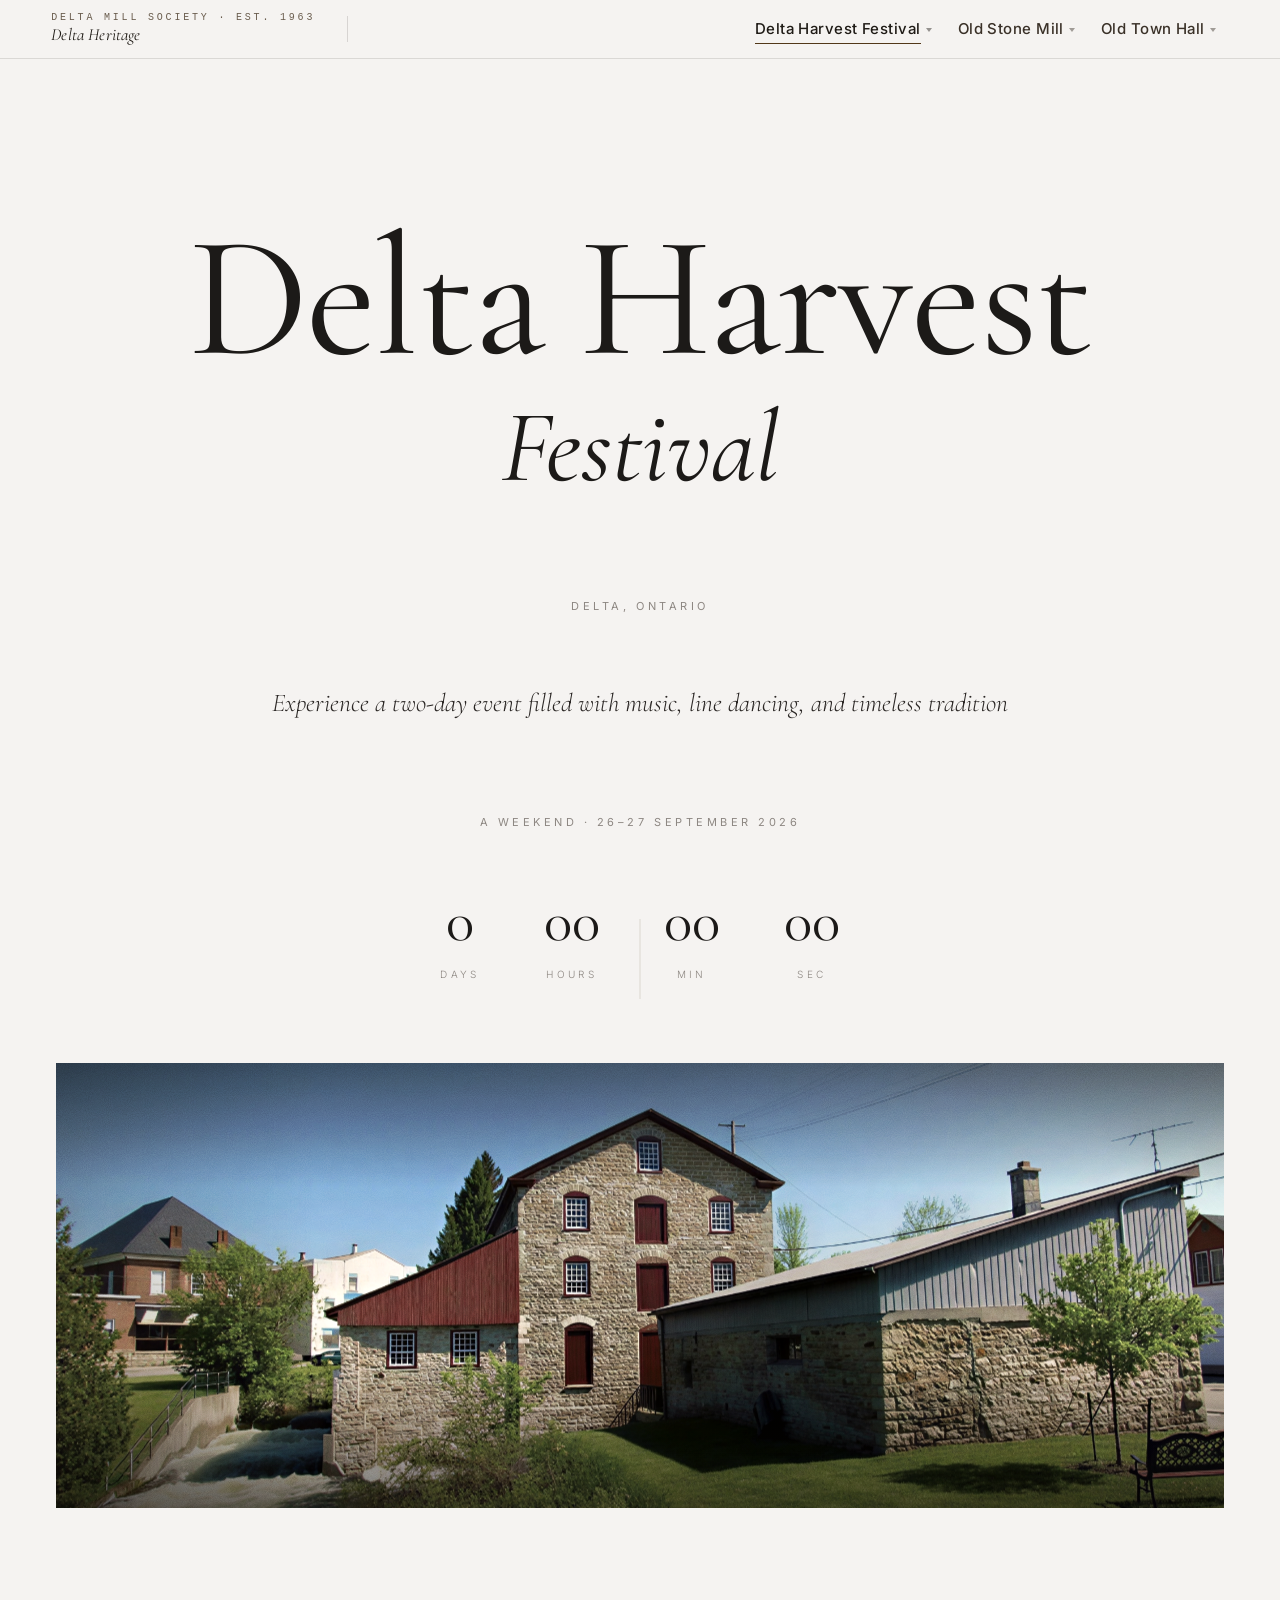
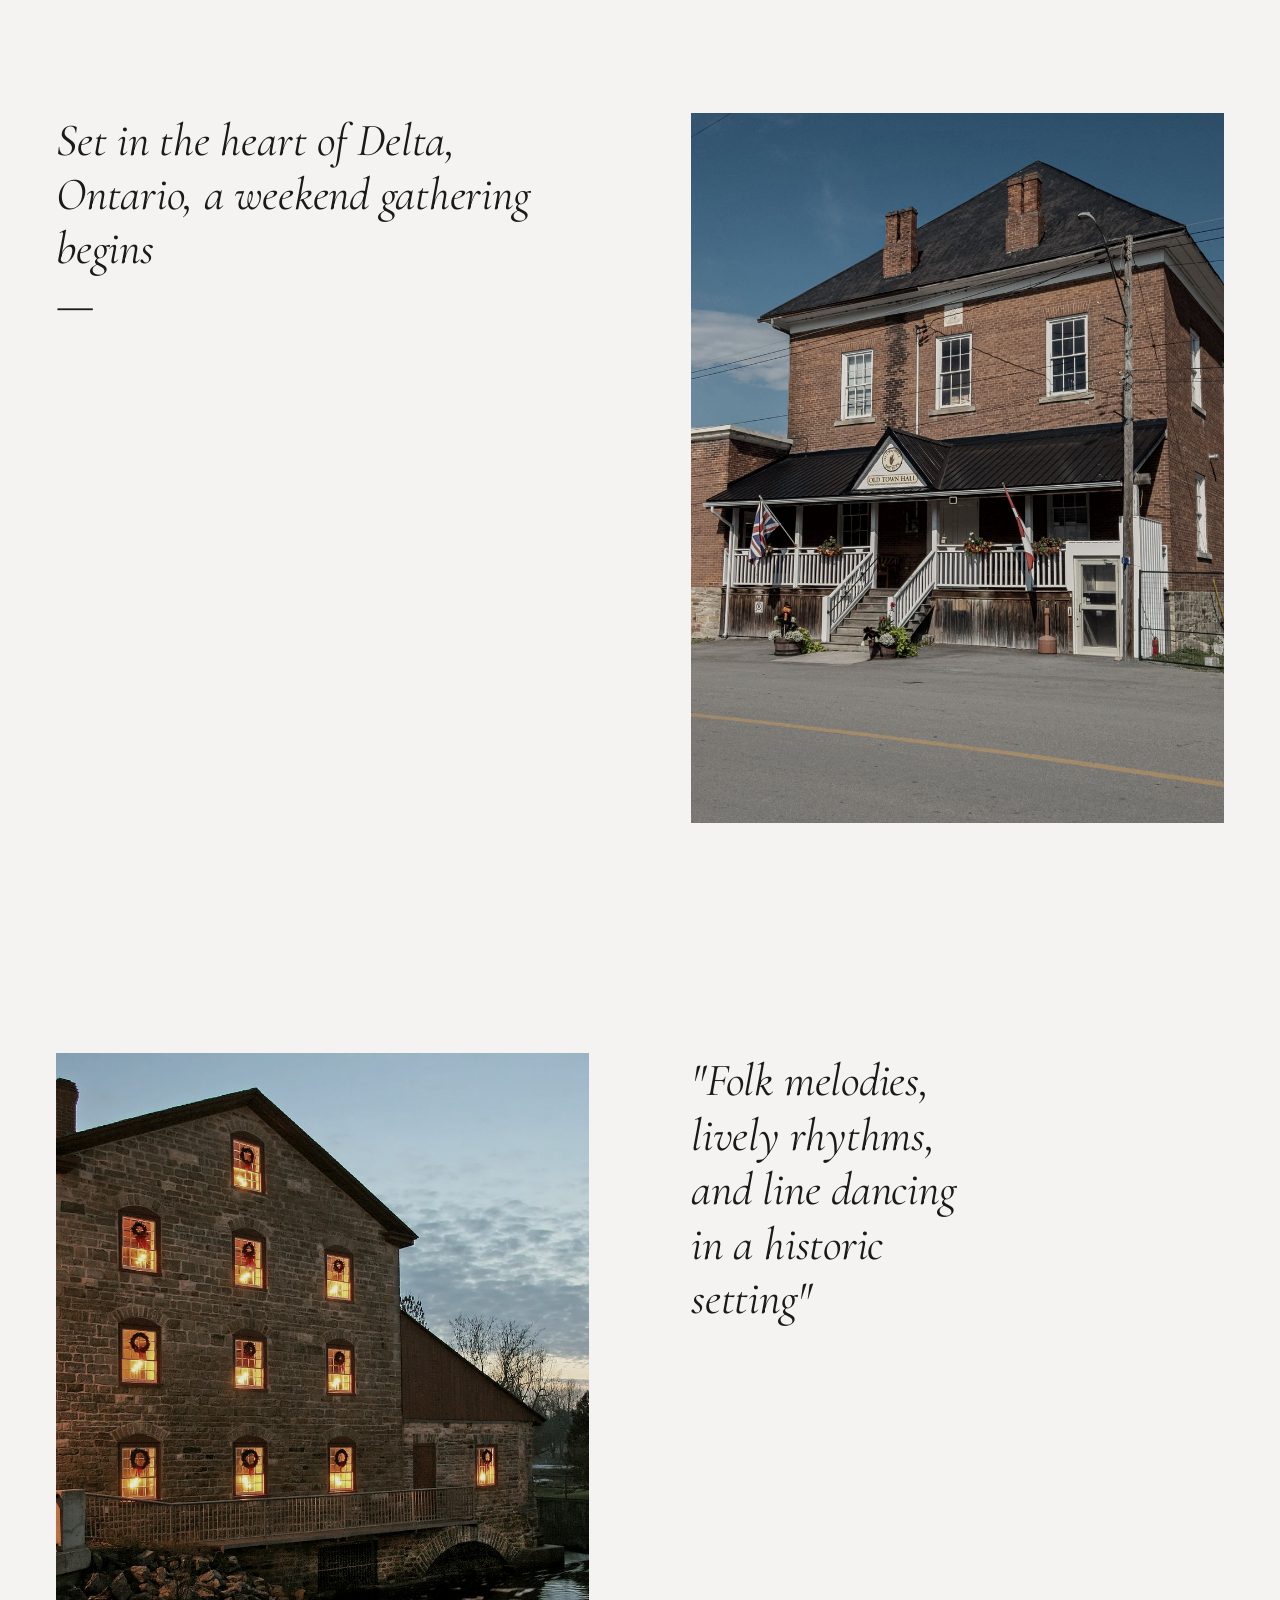
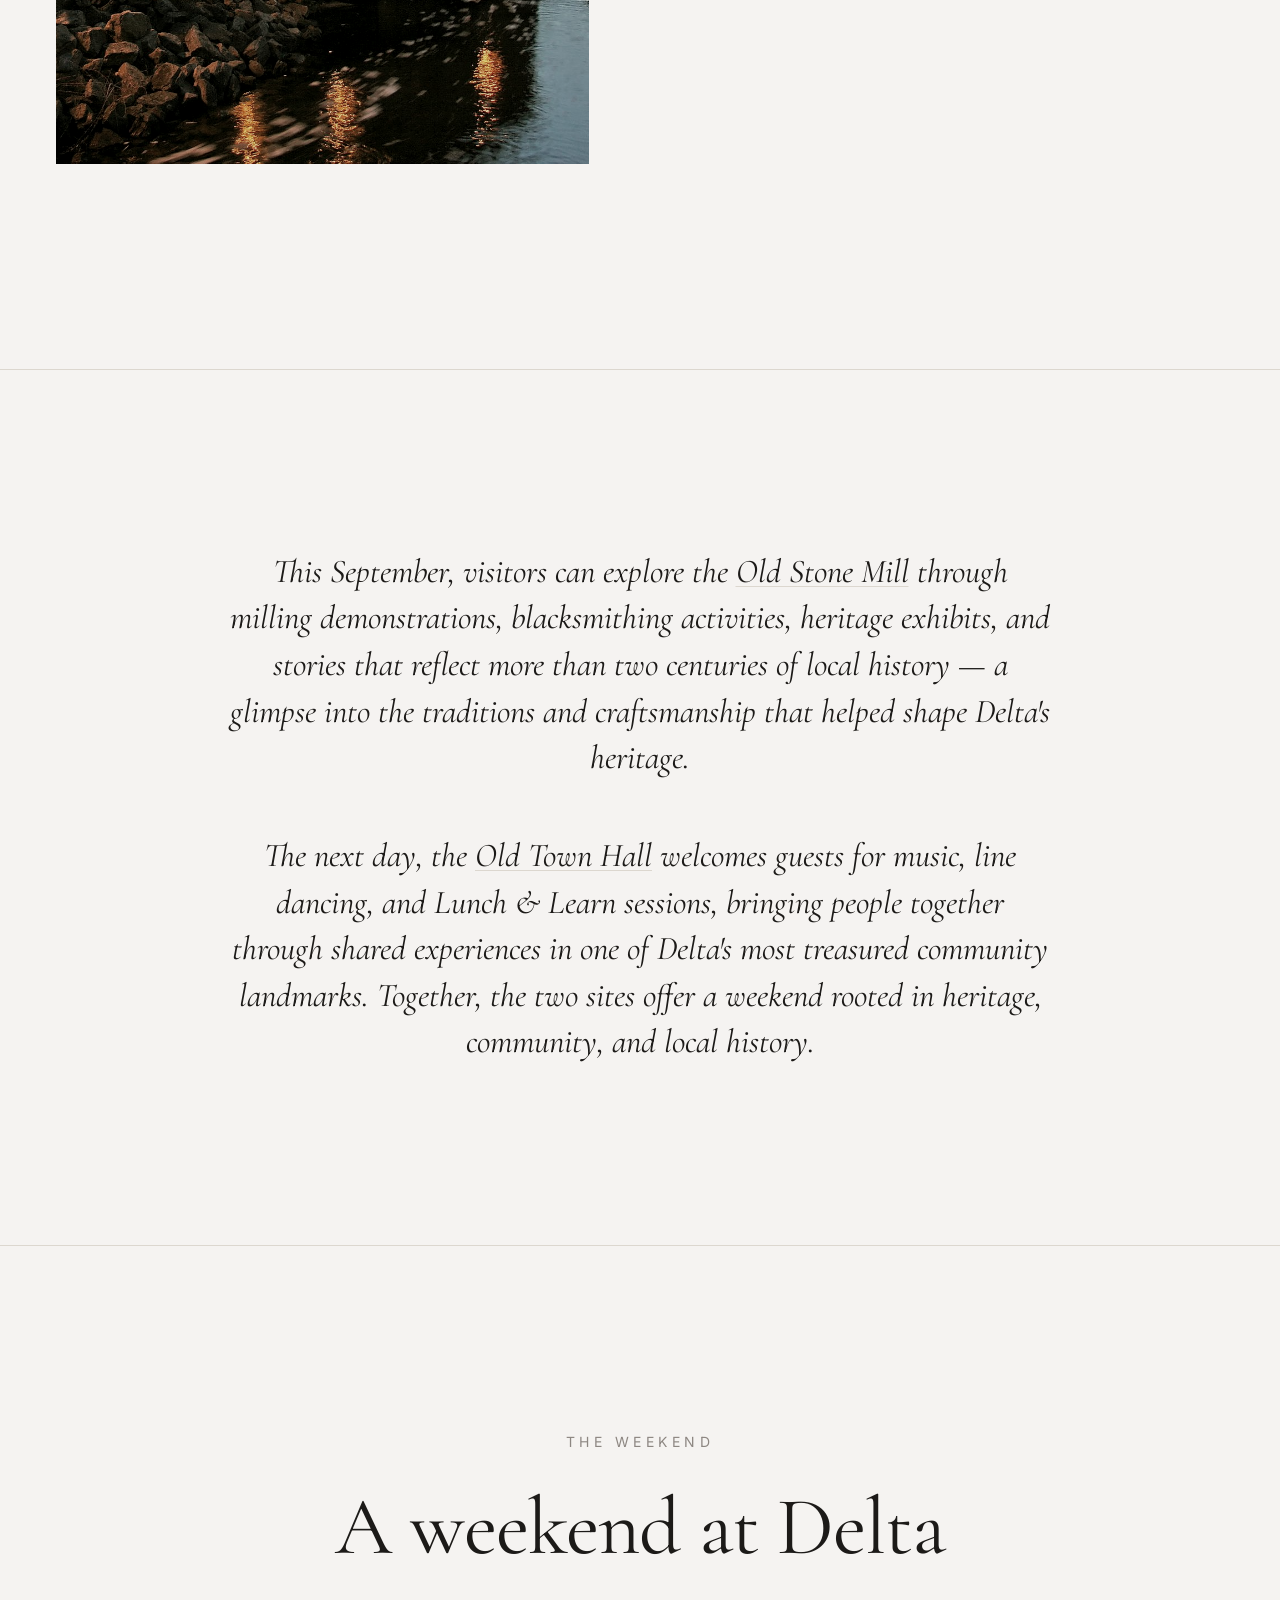
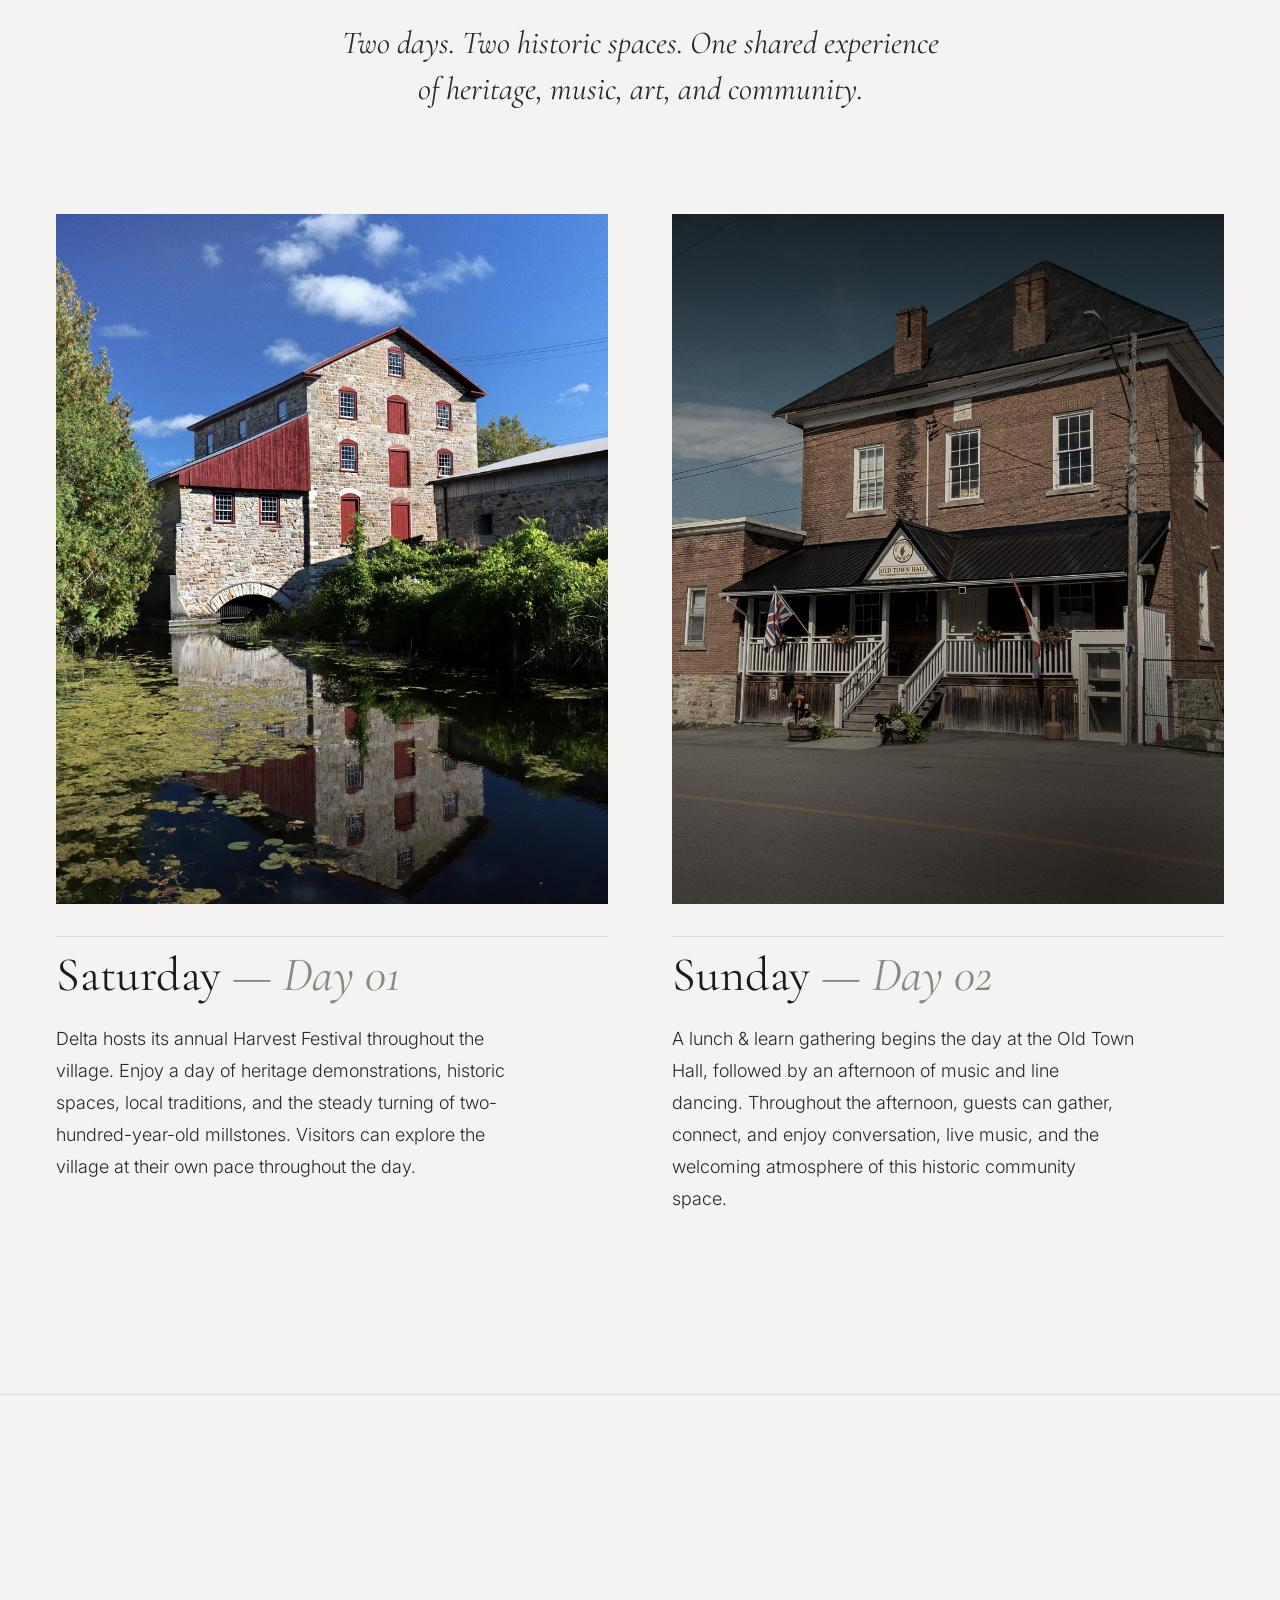
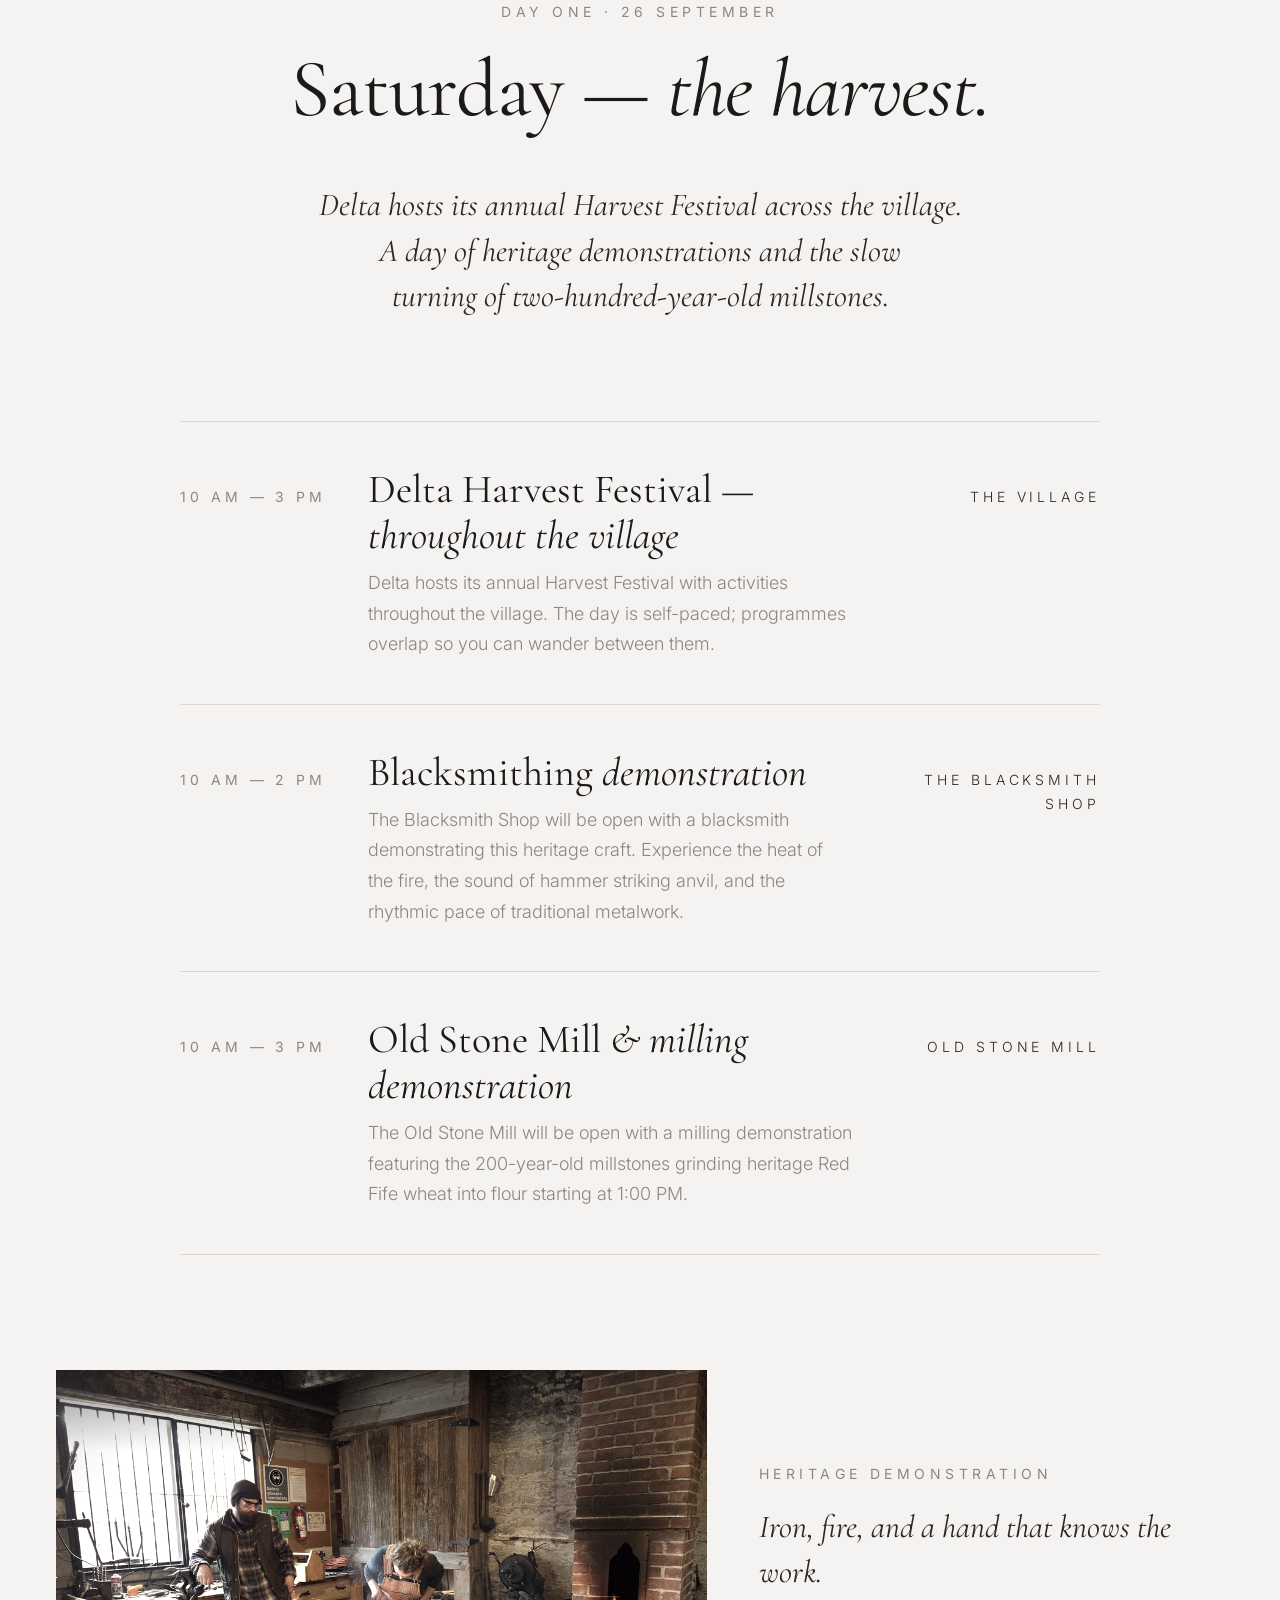
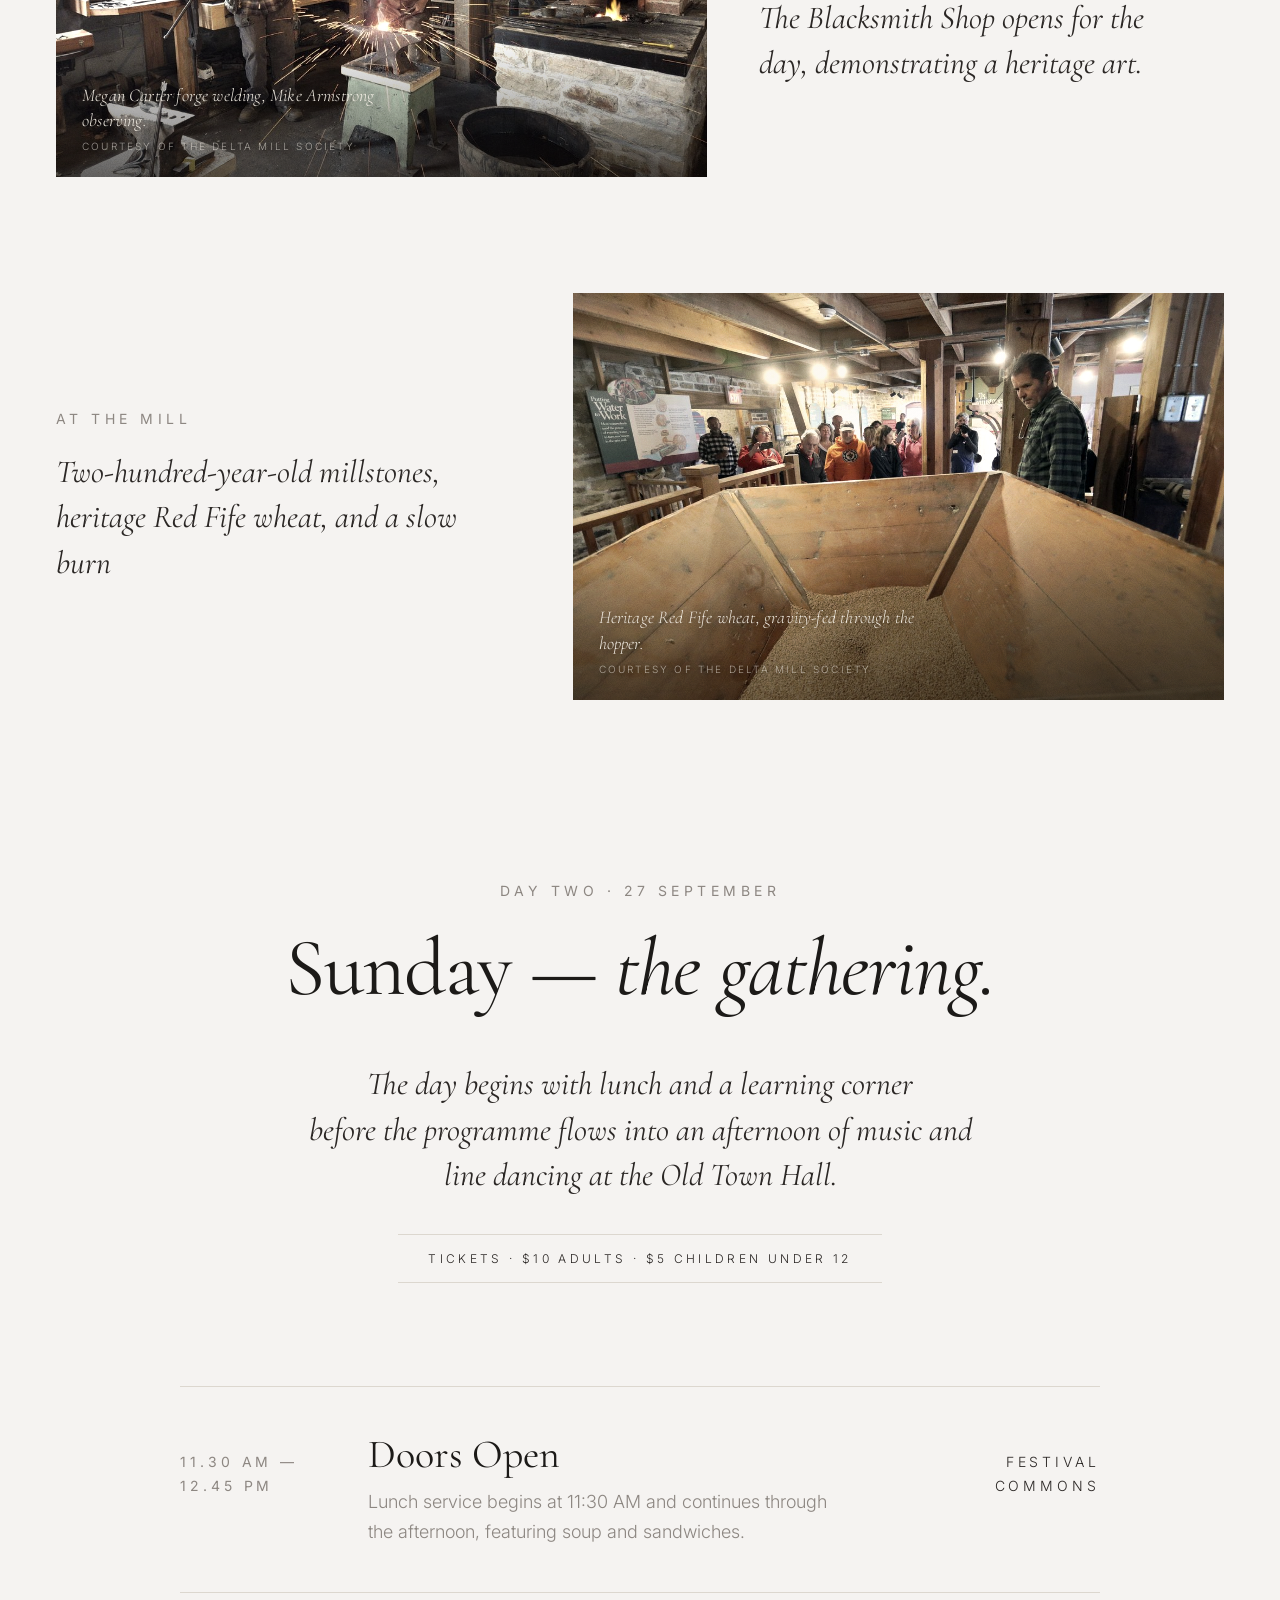
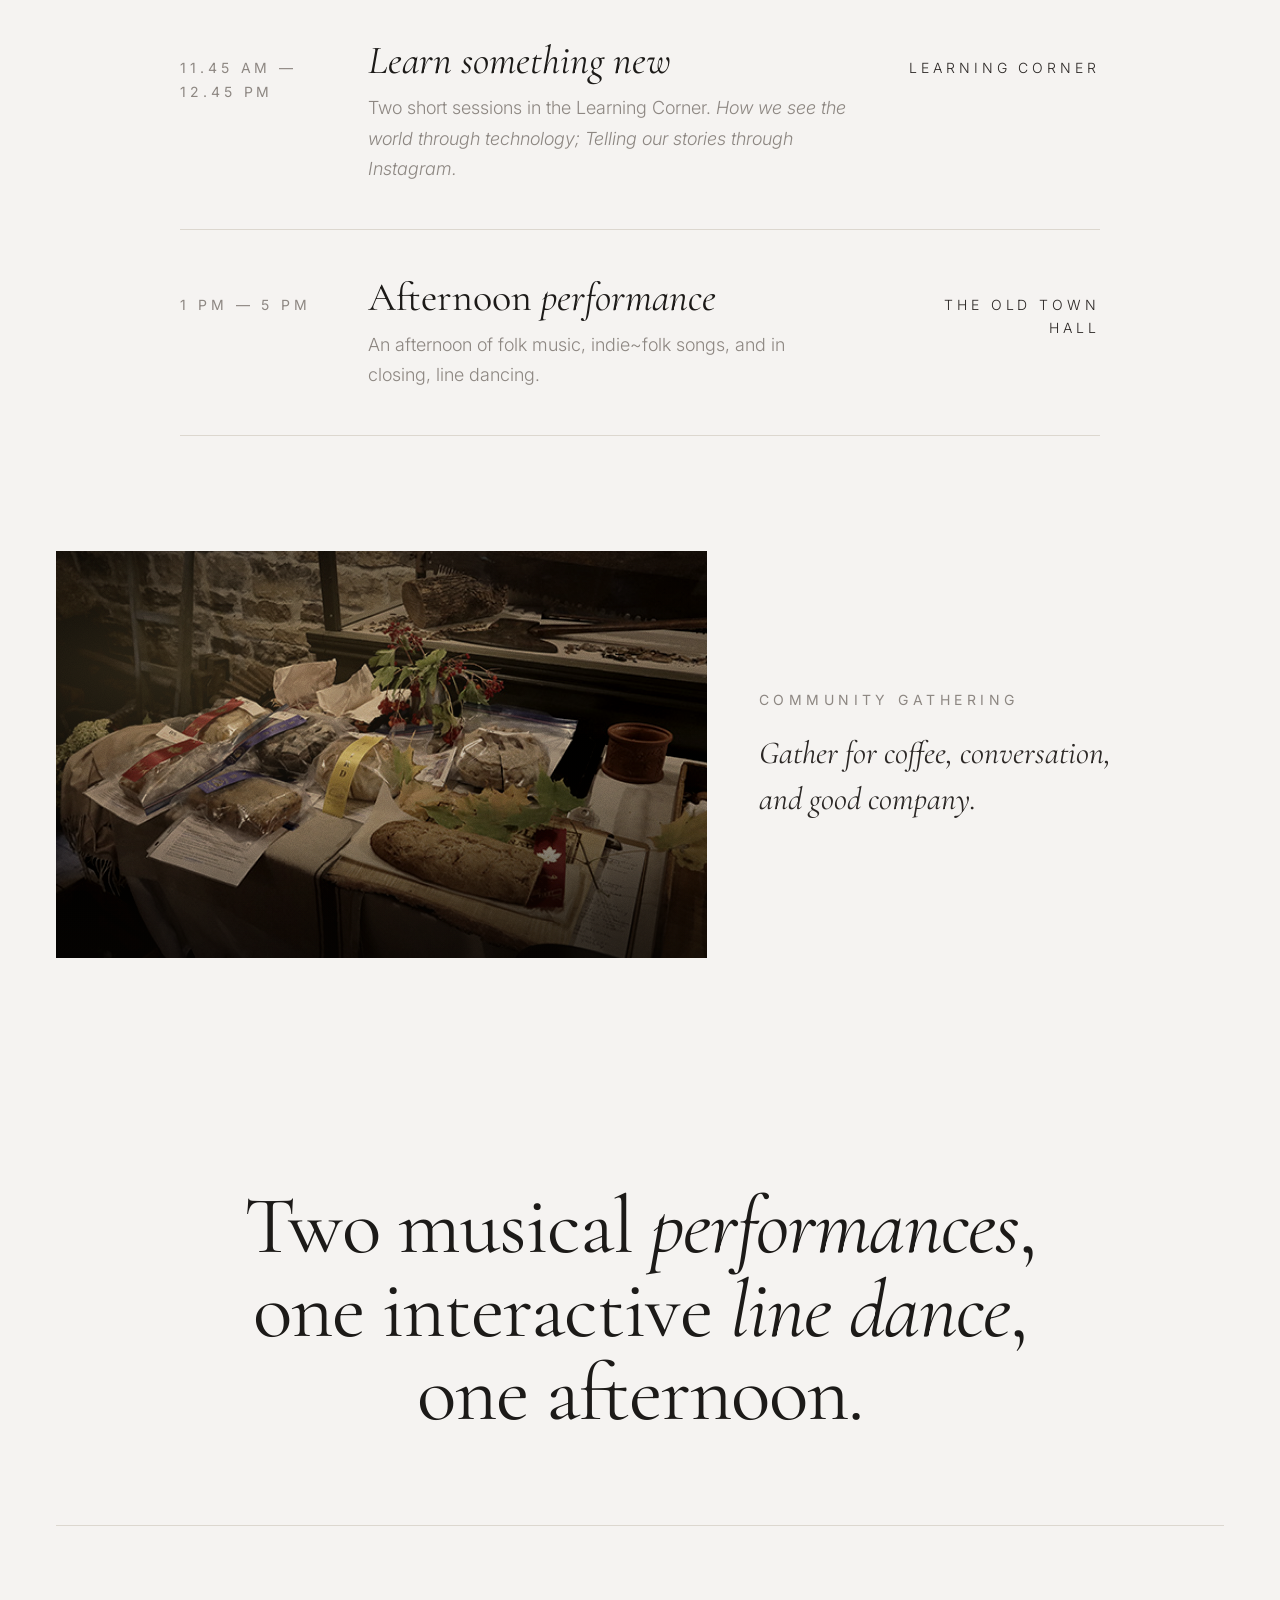
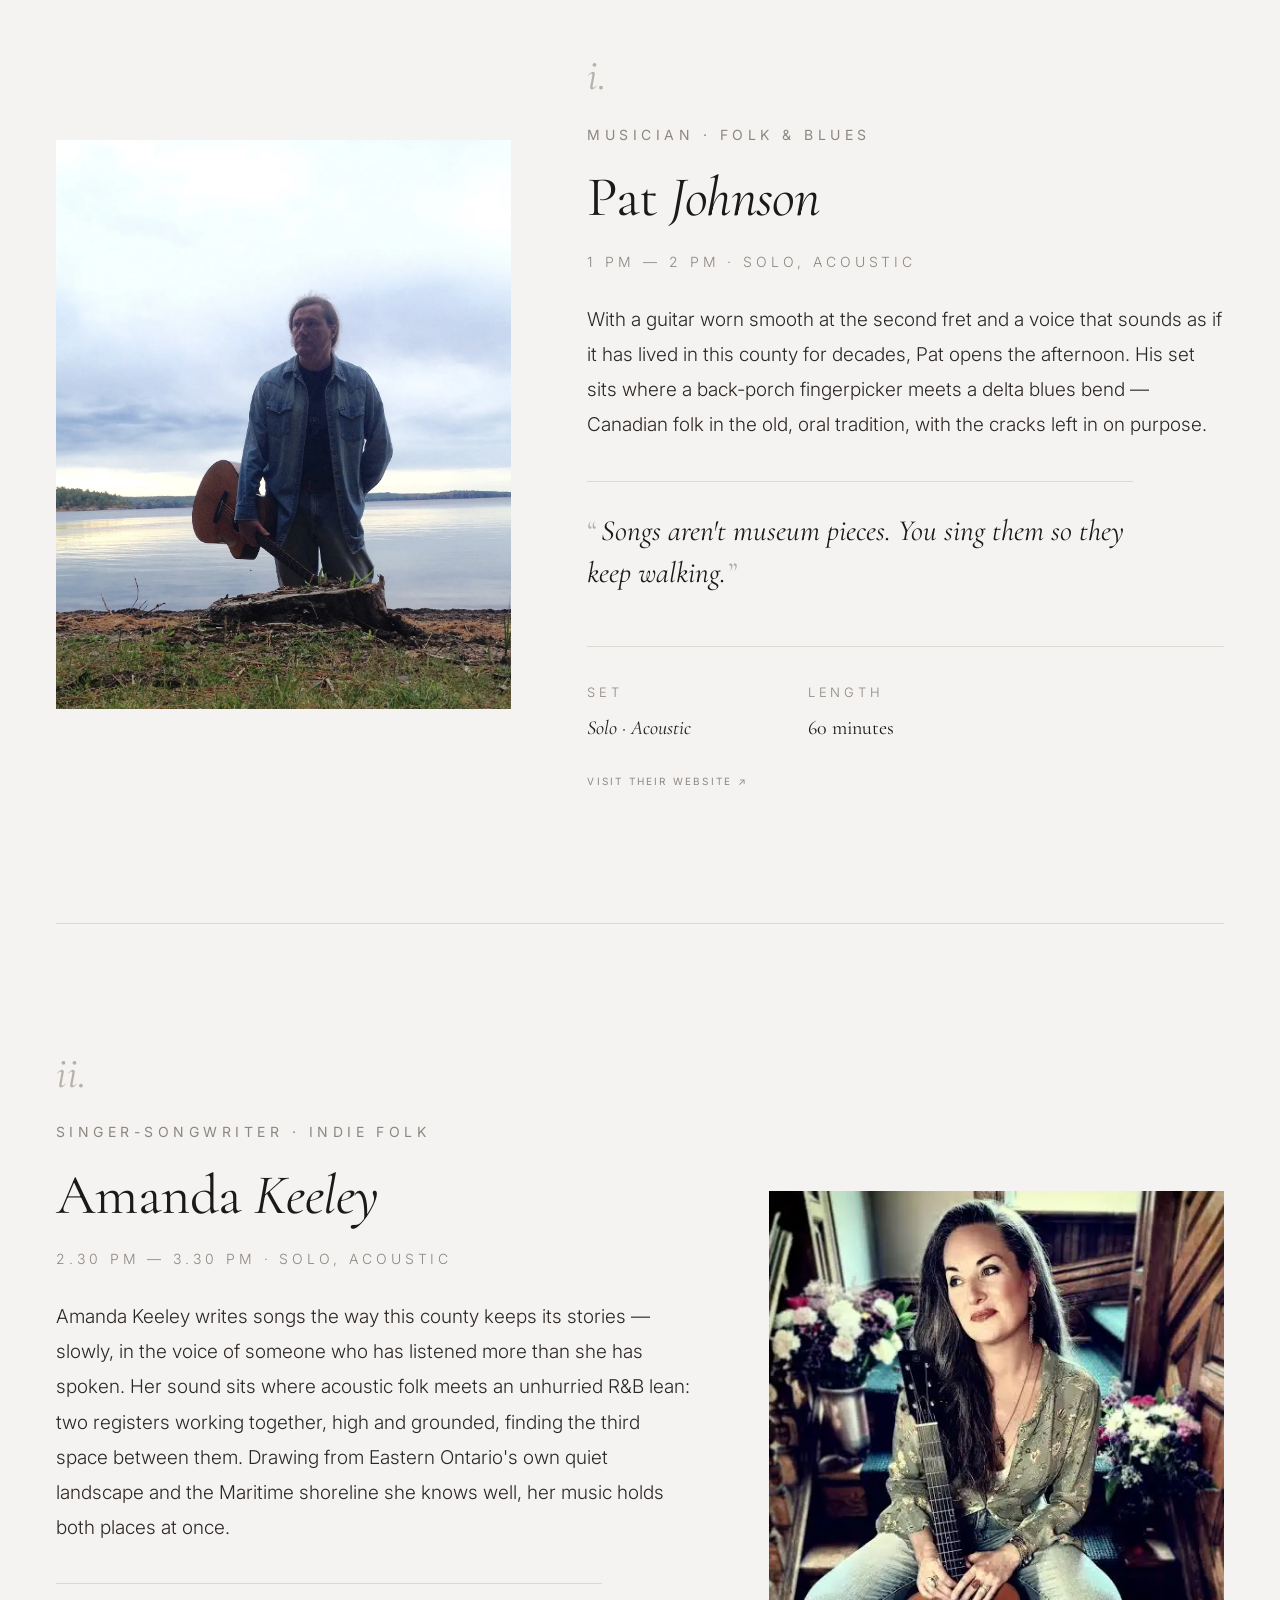
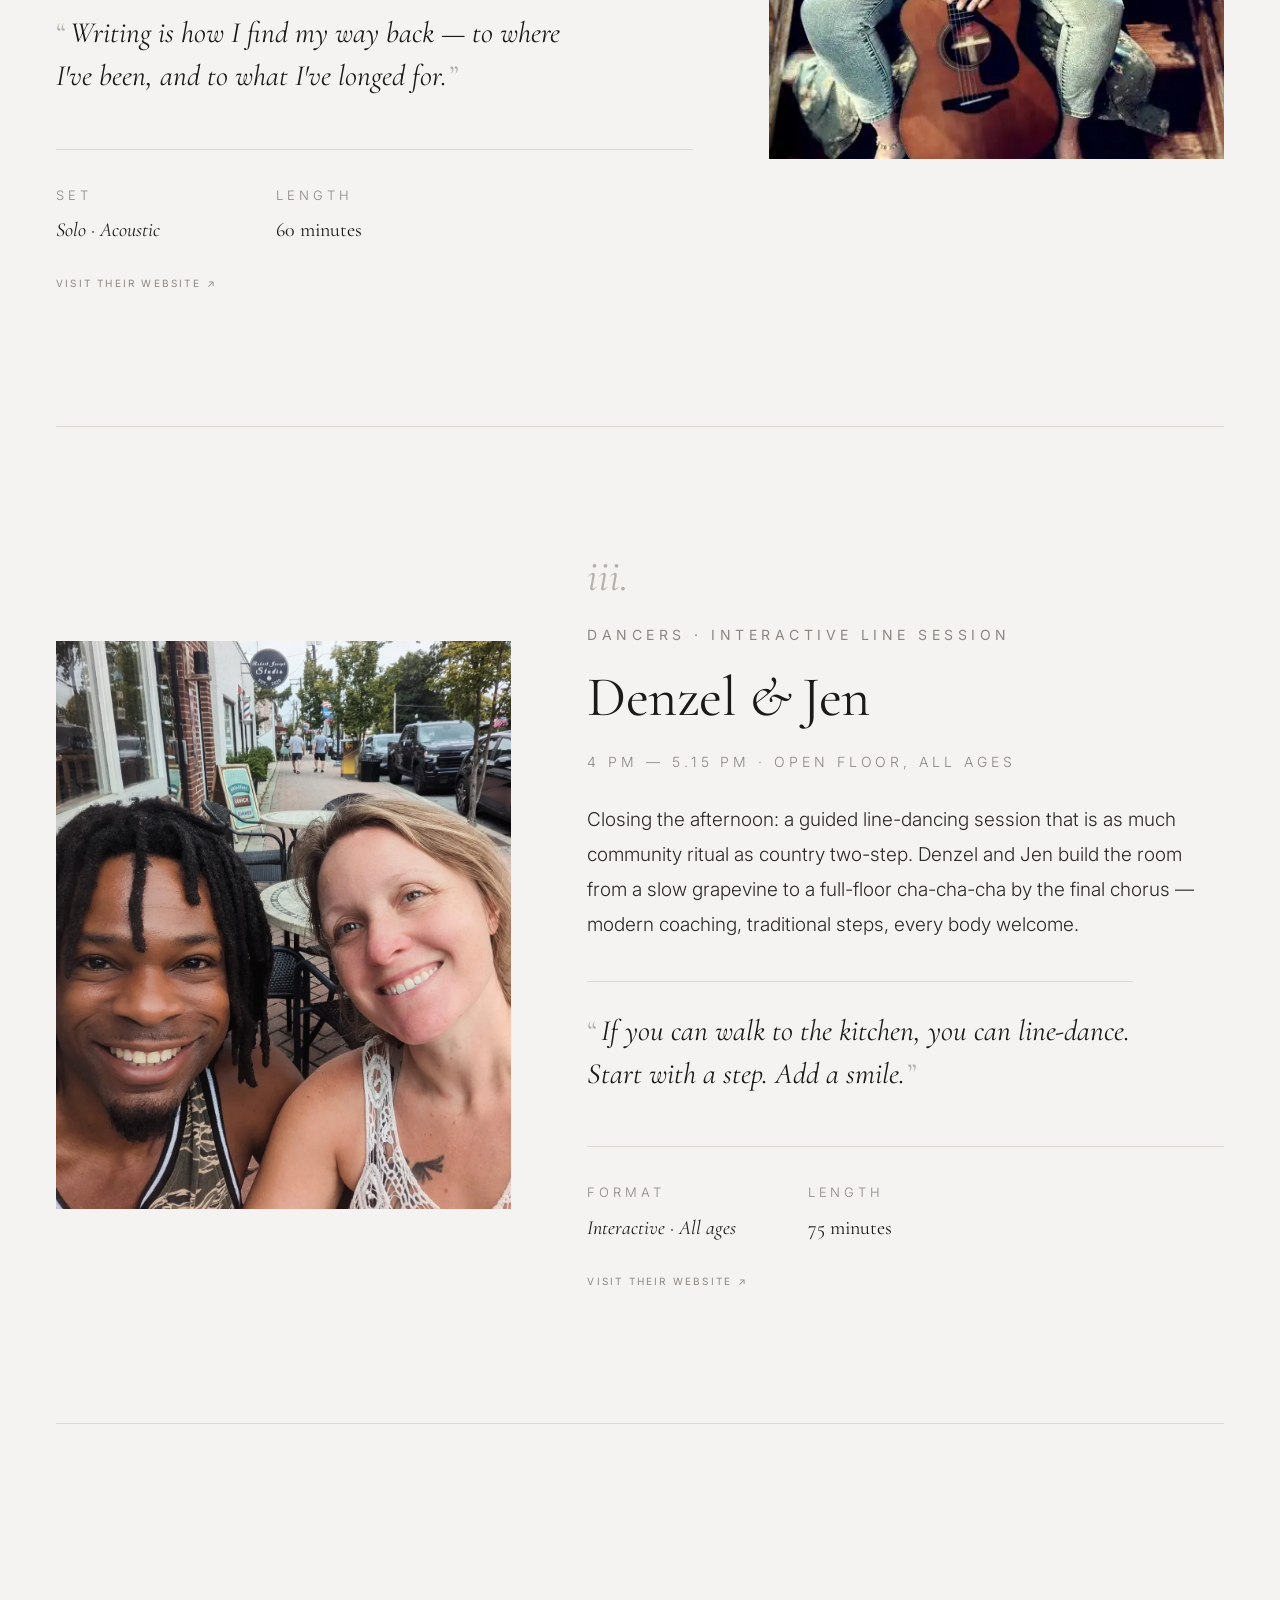
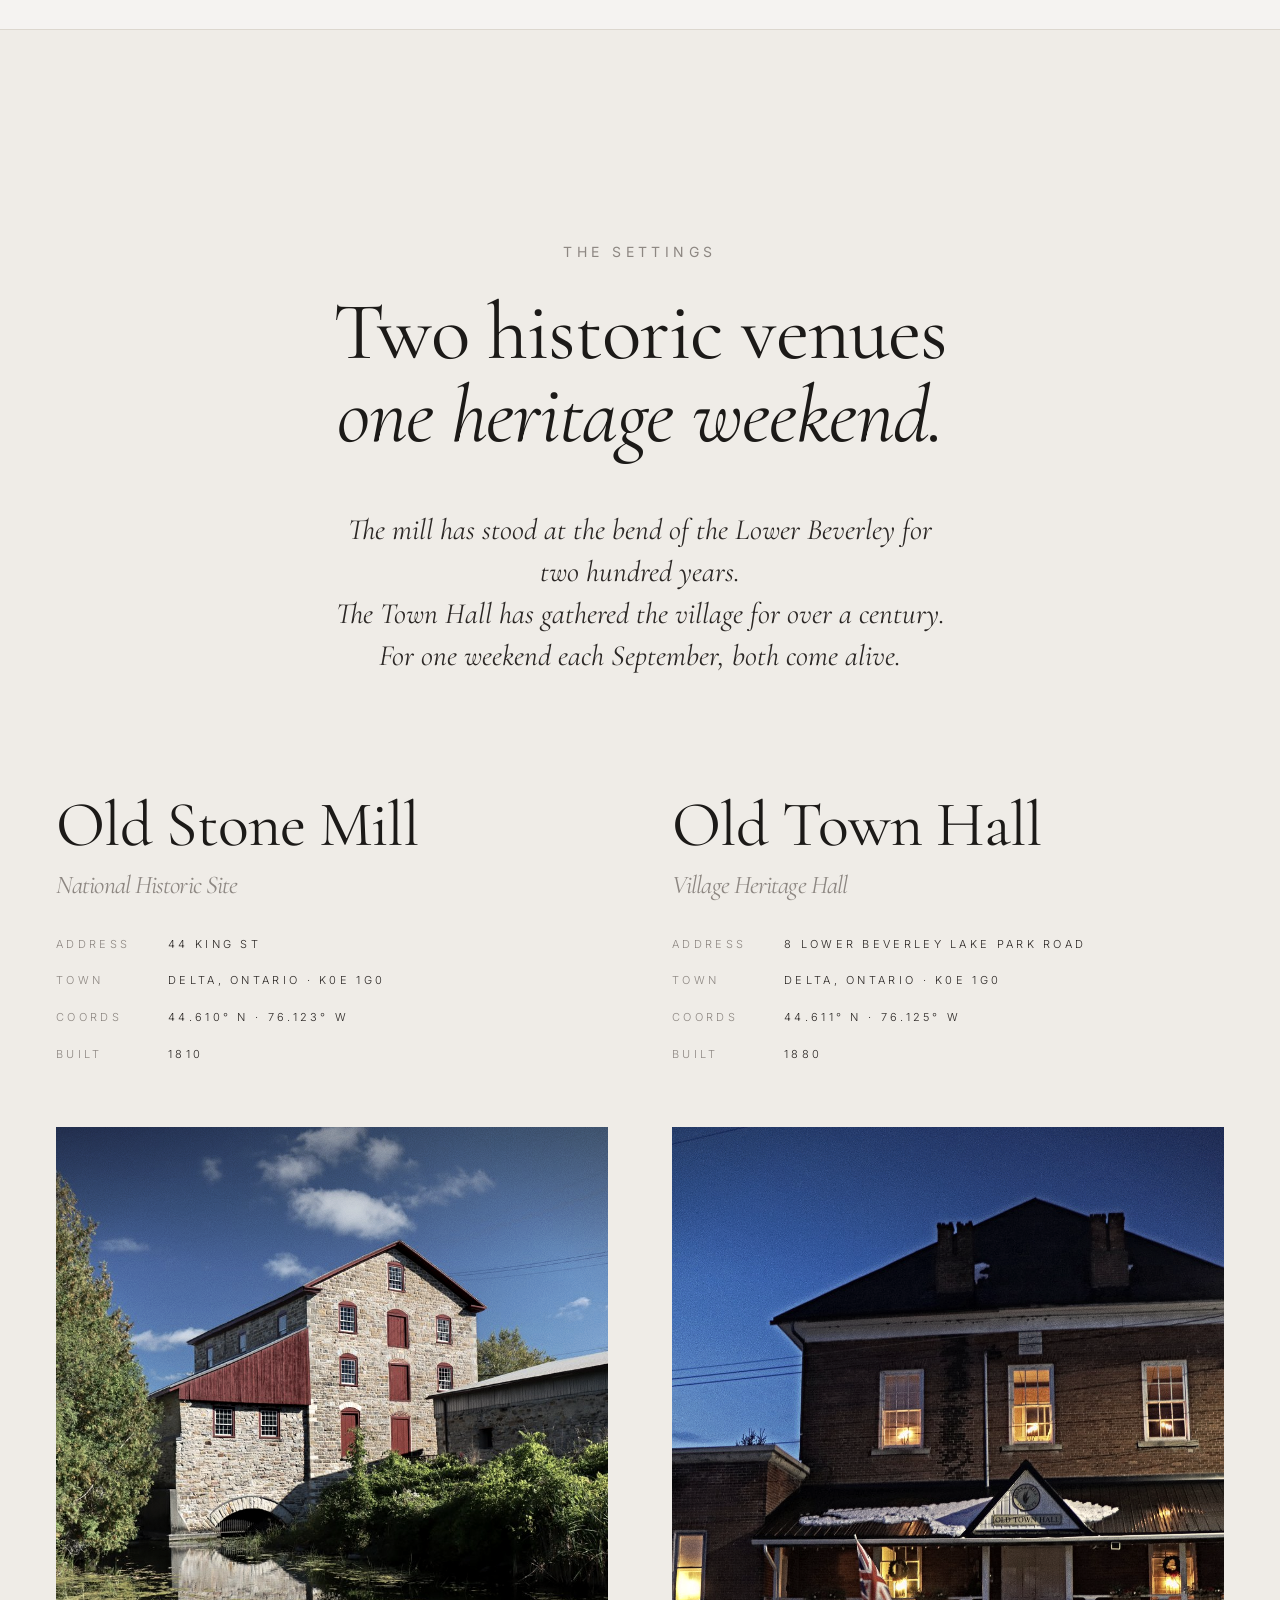
==== index.html @ 32201bc8 "Use SVG favicon as primary icon, keep PNG as cross-browser fallback Add "Favicon (1).svg" (the origi" ====
<!doctype html>
<html lang="en">
<head>
  <meta charset="utf-8" />
  <meta name="viewport" content="width=device-width, initial-scale=1" />
  <title>Arts &amp; Culture Trails · Delta Harvest Festival · 26–27 September 2026</title>

  <link rel="icon" type="image/svg+xml" href="Favicon (1).svg" />
  <link rel="icon" type="image/png" href="Favicon.png" />
  <link rel="shortcut icon" type="image/png" href="Favicon.png" />
  <link rel="apple-touch-icon" href="Favicon.png" />

  <link rel="preconnect" href="https://fonts.googleapis.com" />
  <link rel="preconnect" href="https://fonts.gstatic.com" crossorigin />
  <link href="https://fonts.googleapis.com/css2?family=Cormorant+Garamond:ital,wght@0,300;0,400;0,500;0,600;1,300;1,400;1,500&family=Inter:wght@300;400;500&display=swap" rel="stylesheet" />

  <link rel="stylesheet" href="styles.css" />
  <link rel="stylesheet" href="shared-nav.css" />
</head>
<body>

<nav class="hn-nav" id="hn-nav" data-active="festival" aria-label="Heritage navigation">
  <div class="hn-inner">
    <a class="hn-brand" href="index.html">
      <span class="hn-brand-org">Delta Mill Society · Est. 1963</span>
      <strong class="hn-brand-name">Delta Heritage</strong>
    </a>
    <div class="hn-sep" aria-hidden="true"></div>
    <div class="hn-menu" id="hn-menu" role="menubar">
      <div class="hn-item" data-section="festival">
        <a class="hn-link" href="index.html" role="menuitem" aria-haspopup="true"><span>Delta Harvest Festival</span></a>
        <div class="hn-drop" role="menu" aria-label="Delta Harvest Festival sections">
          <div class="hn-drop-head">Delta Harvest Festival</div>
          <a href="index.html#about" role="menuitem">About</a>
          <a href="index.html#weekend" role="menuitem">Weekend Overview</a>
          <a href="index.html#saturday" role="menuitem">Saturday Events</a>
          <a href="index.html#sunday" role="menuitem">Sunday Events</a>
          <a href="index.html#programme" role="menuitem">Programme</a>
          <a href="index.html#venue" role="menuitem">Venue &amp; Map</a>
        </div>
      </div>
      <div class="hn-item" data-section="mill">
        <a class="hn-link" href="mill-history.html" role="menuitem" aria-haspopup="true"><span>Old Stone Mill</span></a>
        <div class="hn-drop" role="menu" aria-label="Old Stone Mill sections">
          <div class="hn-drop-head">Old Stone Mill · Est. 1810</div>
          <a href="mill-history.html" role="menuitem">Introduction</a>
          <a href="mill-history.html#origins" role="menuitem">I. Origins</a>
          <a href="mill-history.html#village" role="menuitem">II. The Village</a>
          <a href="mill-history.html#maps" role="menuitem">Early Map References</a>
          <a href="mill-history.html#milling" role="menuitem">III. Milling</a>
          <a href="mill-history.html#preservation" role="menuitem">IV. Preservation</a>
          <a href="mill-history.html#today" role="menuitem">V. Today</a>
          <a href="mill-history.html#timeline" role="menuitem">Timeline</a>
          <a href="mill-history.html#society" role="menuitem">About the Society</a>
        </div>
      </div>
      <div class="hn-item" data-section="hall">
        <a class="hn-link" href="old-town-hall.html" role="menuitem" aria-haspopup="true"><span>Old Town Hall</span></a>
        <div class="hn-drop" role="menu" aria-label="Old Town Hall sections">
          <div class="hn-drop-head">Old Town Hall · Est. 1879</div>
          <a href="old-town-hall.html#top" role="menuitem">Introduction</a>
          <a href="old-town-hall.html#chap1" role="menuitem">I. The Beginning</a>
          <a href="old-town-hall.html#chap2" role="menuitem">II. Architecture</a>
          <a href="old-town-hall.html#chap3" role="menuitem">III. The Fire</a>
          <a href="old-town-hall.html#chap4" role="menuitem">IV. Paws in Time</a>
          <a href="old-town-hall.html#chap5" role="menuitem">V. Today</a>
          <a href="old-town-hall.html#chap6" role="menuitem">VI. Timeline</a>
        </div>
      </div>
    </div>
    <button class="hn-burger" id="hn-burger" aria-label="Open navigation menu" aria-expanded="false" aria-controls="hn-menu">
      <span></span><span></span><span></span>
    </button>
  </div>
</nav>

<main>

<!-- ═══════════════════ HERO ═══════════════════ -->
<section class="hero">
  <div class="wrap" style="width:100%">
    <h1 class="reveal">Delta Harvest</h1>
    <div class="trails reveal">Festival</div>

    <div class="hero-place reveal">
      <span class="label">Delta, Ontario</span>
    </div>

    <p class="hero-tag reveal serif">Experience a two-day event filled with music, line dancing, and timeless tradition</p>

    <div class="hero-date reveal">
      <span class="label">A Weekend · 26–27 September 2026</span>
    </div>

    <div class="countdown reveal" aria-live="polite">
      <div class="cd-cell"><span class="cd-num serif" id="cd-d">—</span><span class="cd-lbl">Days</span></div>
      <div class="cd-cell"><span class="cd-num serif" id="cd-h">—</span><span class="cd-lbl">Hours</span></div>
      <div class="cd-cell"><span class="cd-num serif" id="cd-m">—</span><span class="cd-lbl">Min</span></div>
      <div class="cd-cell"><span class="cd-num serif" id="cd-s">—</span><span class="cd-lbl">Sec</span></div>
    </div>
  </div>
  <span class="hero-tick" aria-hidden="true"></span>
</section>

<!-- atmospheric hero plate -->
<section class="hero-atmos" aria-hidden="true">
  <div class="wrap">
    <div class="plate t-stone reveal" id="mill-scene">
      <div id="mill-slides">
        <img class="hero-slide active"
             src="images/old-town-hall-2.jpg"
             alt="The Old Stone Mill at golden-hour dusk, mist on the water, autumn foliage"
             style="object-position: 50% 42%">
        <img class="hero-slide"
             src="images/old-stone-mill-6.jpg"
             alt="The Old Stone Mill reflected in the glassy millpond on a summer morning"
             loading="lazy" style="object-position: 48% 54%">
        <img class="hero-slide"
             src="images/old-town-hall.jpg"
             alt="The Old Town Hall in Delta, Ontario — venue for music and dance"
             loading="lazy" style="object-position: 50% 46%">
        <img class="hero-slide"
             src="images/blacksmith-shop-1.jpg"
             alt="The Old Stone Mill emerging from morning mist on an early autumn day"
             loading="lazy" style="object-position: 50% 40%">
        <img class="hero-slide"
             src="images/Blacksmith_Shop.jpg"
             alt="A glowing iron blade at the forge — blacksmithing demonstration, Delta Harvest Festival"
             loading="lazy" style="object-position: 50% 52%">
        <img class="hero-slide"
             src="images/the-mill.jpg"
             alt="The Old Town Hall interior looking from the stage — columns, pine floor, and soft window light"
             loading="lazy" style="object-position: 50% 36%">
      </div>
      <canvas id="mill-canvas" aria-hidden="true"></canvas>
    </div>
  </div>
</section>

<!-- ═══════════════════ EDITORIAL ═══════════════════ -->
<section class="editorial" id="about">
  <div class="wrap">
    <div class="ed-grid">
      <div class="ed-intro reveal">
        <p class="serif">
          Set in the heart of Delta, Ontario,
          a weekend gathering begins<br/>
          <span style="letter-spacing:-.05em">—</span>
        </p>
      </div>
      <div class="ed-hall reveal">
        <div class="ed-img">
          <img src="images/old-town-hall.jpg"
               alt="The Old Town Hall in Delta, Ontario"
               loading="lazy" decoding="async">
        </div>
      </div>
      <div class="ed-mill reveal">
        <div class="ed-img">
          <img src="images/old-stone-mill.jpg"
               alt="The Old Stone Mill, Delta, Ontario"
               loading="lazy" decoding="async">
        </div>
      </div>
      <div class="ed-quote reveal">
        <blockquote class="serif">
          "Folk melodies, lively rhythms, and line dancing in a historic setting"
        </blockquote>
      </div>
    </div>
  </div>
</section>

<hr class="hair" />

<!-- ═══════════════════ IMMERSION ═══════════════════ -->
<section class="immersion">
  <div class="wrap">
    <div class="im-top reveal">
      <p>This September, visitors can explore the <a href="#saturday">Old Stone Mill</a> through milling demonstrations, blacksmithing activities, heritage exhibits, and stories that reflect more than two centuries of local history — a glimpse into the traditions and craftsmanship that helped shape Delta's heritage.</p>
      <p>The next day, the <a href="#sunday">Old Town Hall</a> welcomes guests for music, line dancing, and Lunch &amp; Learn sessions, bringing people together through shared experiences in one of Delta's most treasured community landmarks. Together, the two sites offer a weekend rooted in heritage, community, and local history.</p>
    </div>
  </div>
</section>

<hr class="hair" />

<!-- ═══════════════════ WEEKEND OVERVIEW ═══════════════════ -->
<section class="weekend" id="weekend">
  <div class="wrap">

    <div class="head">
      <span class="label reveal">The weekend</span>
      <h2 class="reveal">A weekend at Delta</h2>
      <p class="verse reveal">
        Two days. Two historic spaces. One shared experience<br/>
        of heritage, music, art, and community.
      </p>
    </div>

    <div class="we-grid">
      <a href="#saturday" class="we-card reveal">
        <div class="plate t-stone ar-tall plate-mill-day">
          <img class="we-card-img"
               src="images/old-stone-mill-day.jpg"
               alt="The Old Stone Mill on a clear autumn day, stone walls and red trim reflected in the millstream below"
               style="object-position: 50% 46%">
        </div>
        <div>
          <div class="meta">
            <div class="day">Saturday <span class="it">— Day 01</span></div>
          </div>
          <p class="desc" style="margin-top:24px">
            Delta hosts its annual Harvest Festival throughout the village. Enjoy a day of heritage demonstrations, historic spaces, local traditions, and the steady turning of two-hundred-year-old millstones. Visitors can explore the village at their own pace throughout the day.
          </p>
        </div>
      </a>

      <a href="#sunday" class="we-card reveal">
        <div class="plate t-umber ar-tall plate-hall">
          <img class="we-card-img we-card-img--hall"
               src="images/old-town-hall.jpg"
               alt="The Old Town Hall in Delta, Ontario — venue for Sunday afternoon music and dance">
        </div>
        <div>
          <div class="meta">
            <div class="day">Sunday <span class="it">— Day 02</span></div>
          </div>
          <p class="desc" style="margin-top:24px">
          A lunch & learn gathering begins the day at the Old Town Hall, followed by an afternoon of music and line dancing. Throughout the afternoon, guests can gather, connect, and enjoy conversation, live music, and the welcoming atmosphere of this historic community space.
        </div>
      </a>
    </div>

  </div>
</section>

<hr class="hair" />

<!-- ═══════════════════ PROGRAMME ═══════════════════ -->
<section class="prog" id="programme">
  <div class="wrap">

    <!-- ─── SATURDAY ─── -->
    <div class="day-block" id="saturday">
      <div class="day-head">
        <span class="label reveal">Day One · 26 September</span>
        <h2 class="reveal">Saturday <span class="it">— the harvest.</span></h2>
        <p class="verse reveal">
          Delta hosts its annual Harvest Festival across the village.<br/>
          A day of heritage demonstrations and the slow<br/>
          turning of two-hundred-year-old millstones.
        </p>
      </div>

      <div class="sched">

        <div class="sched-row reveal">
          <span class="sched-time">10 AM — 3 PM</span>
          <div>
            <div class="sched-name">Delta Harvest Festival <span class="it">— throughout the village</span></div>
            <p class="sched-sub">Delta hosts its annual Harvest Festival with activities throughout the village. The day is self-paced; programmes overlap so you can wander between them.</p>
          </div>
          <span class="sched-where">The Village</span>
        </div>

        <div class="sched-row reveal">
          <span class="sched-time">10 AM — 2 PM</span>
          <div>
            <div class="sched-name">Blacksmithing <span class="it">demonstration</span></div>
            <p class="sched-sub">The Blacksmith Shop will be open with a blacksmith demonstrating this heritage craft. Experience the heat of the fire, the sound of hammer striking anvil, and the rhythmic pace of traditional metalwork.</p>
          </div>
          <span class="sched-where">The Blacksmith Shop</span>
        </div>

        <div class="sched-row reveal">
          <span class="sched-time">10 AM — 3 PM</span>
          <div>
            <div class="sched-name">Old Stone Mill <span class="it">&amp; milling demonstration</span></div>
            <p class="sched-sub">The Old Stone Mill will be open with a milling demonstration featuring the 200-year-old millstones grinding heritage Red Fife wheat into flour starting at 1:00 PM.</p>
          </div>
          <span class="sched-where">Old Stone Mill</span>
        </div>
      </div>

      <!-- saturday visual interludes -->
      <div class="interlude reveal">
        <div class="col-a">
          <div class="plate t-graphite plate-smith ar-wide">
            <div class="smith-slides">
              <img class="smith-slide active"
                   src="images/blacksmith-demo-3.jpg"
                   alt="A glowing iron blade on the anvil, held in a gloved hand at the forge"
                   style="object-position: 50% 54%"
                   data-caption="Iron at the forge — the Delta Blacksmith Shop."
                   data-credit="Courtesy of the Delta Mill Society">
              <img class="smith-slide"
                   src="images/gallery/people/23-megan-mike.jpg"
                   alt="Blacksmith forge-welding — a shower of sparks over the anvil"
                   loading="lazy" style="object-position: 50% 44%"
                   data-caption="Megan Carter forge welding, Mike Armstrong observing."
                   data-credit="Courtesy of the Delta Mill Society">
              <img class="smith-slide"
                   src="images/gallery/bs-three-smiths.jpg"
                   alt="Three blacksmiths working together at the forge, September demonstration"
                   loading="lazy" style="object-position: 50% 38%"
                   data-caption="Three smiths at work during the September demonstration."
                   data-credit="Courtesy of the Delta Mill Society">
              <img class="smith-slide"
                   src="images/gallery/bs-megan-sept.jpg"
                   alt="Blacksmith Megan Carter working at the forge on a September morning"
                   loading="lazy" style="object-position: 50% 36%"
                   data-caption="Megan Carter demonstrating — September 2023."
                   data-credit="Courtesy of the Delta Mill Society">
              <img class="smith-slide"
                   src="images/blacksmith-demo.jpg"
                   alt="Festival visitors watching closely as the blacksmith shapes hot iron on the anvil"
                   loading="lazy" style="object-position: 50% 40%"
                   data-caption="Heritage blacksmithing at the Delta Harvest Festival."
                   data-credit="Courtesy of the Delta Mill Society">
            </div>
            <div class="slide-caption"></div>
          </div>
        </div>
        <div class="col-b">
          <span class="label">Heritage demonstration</span>
          <p class="verse">
            Iron, fire, and a hand that knows the work.<br/>
            The Blacksmith Shop opens for the day, demonstrating <span class="it">a heritage art.</span>
          </p>
        </div>
      </div>

      <div class="interlude reverse reveal">
        <div class="col-a">
          <div class="plate t-paper plate-flour ar-wide">
            <div class="mill-slides">
              <img class="mill-slide active"
                   src="images/millstone.jpg"
                   alt="Two-hundred-year-old millstones inside the Old Stone Mill, golden shaft-light and flour dust in the air"
                   style="object-position: 50% 42%"
                   data-caption="Tyler adding the grain to the hopper"
                   data-credit="Courtesy of the Delta Mill Society">
              <img class="mill-slide"
                   src="images/gallery/int-grinding.jpg"
                   alt="Millstones grinding Red Fife grain — fine flour dust rising in the shaft light"
                   loading="lazy" style="object-position: 50% 48%"
                   data-caption="Heritage Red Fife wheat, gravity-fed through the hopper."
                   data-credit="Courtesy of the Delta Mill Society">
              <img class="mill-slide"
                   src="images/stones-milling.jpg"
                   alt="Mill interpreter at the hopper, watching grain fall between the stones"
                   loading="lazy" style="object-position: 50% 40%"
                   data-caption="William feeding the last of the grain into the stones"
                   data-credit="Courtesy of the Delta Mill Society">
              <img class="mill-slide"
                   src="images/200-years-old-millstones.jpg"
                   alt="A young child reaches up to touch the wooden pestle on the ground floor of the mill"
                   loading="lazy" style="object-position: 50% 30%"
                   data-caption="Tyler adjusting the shoe that feeds the grain into the millstones"
                   data-credit="Courtesy of the Delta Mill Society">
              <img class="mill-slide"
                   src="images/milling-demonstration.jpg"
                   alt="Volunteers bagging freshly milled Red Fife flour — the harvest in hand"
                   loading="lazy" style="object-position: 50% 44%"
                   data-caption="Chris Wooding explains how the grain is grown and ground into flour"
                   data-credit="Courtesy of the Delta Mill Society">
            </div>
            <div class="slide-caption"></div>
          </div>
        </div>
        <div class="col-b">
          <span class="label">At the mill</span>
          <p class="verse">
            Two-hundred-year-old millstones,<br/>
            heritage Red Fife wheat, and a slow burn</span>
          </p>
        </div>
      </div>

    </div>

    <!-- ─── SUNDAY ─── -->
    <div class="day-block" id="sunday">
      <div class="day-head">
        <span class="label reveal">Day Two · 27 September</span>
        <h2 class="reveal">Sunday <span class="it">— the gathering.</span></h2>
        <p class="verse reveal">
          The day begins with lunch and a learning corner<br/>
          before the programme flows into an afternoon of music and line dancing at the Old Town Hall.
        </p>
        <p class="ticket-info reveal">Tickets · $10 adults · $5 children under 12</p>
      </div>

      <div class="sched">
        <div class="sched-row reveal">
          <span class="sched-time">11.30 AM — 12.45 PM</span>
          <div>
            <div class="sched-name">Doors Open<span></div>
            <p class="sched-sub">Lunch service begins at 11:30 AM and continues through the afternoon, featuring soup and sandwiches.</p>
          </div>
          <span class="sched-where">Festival Commons</span>
        </div>
        <div class="sched-row reveal">
          <span class="sched-time">11.45 AM — 12.45 PM</span>
          <div>
            <div class="sched-name"><span class="it">Learn something new</span></div>
            <p class="sched-sub">Two short sessions in the Learning Corner. <em>How we see the world through technology;</em> <em>Telling our stories through Instagram.</em></p>
          </div>
          <span class="sched-where">Learning Corner</span>
        </div>
        <div class="sched-row reveal">
          <span class="sched-time">1 PM — 5 PM</span>
          <div>
            <div class="sched-name">Afternoon <span class="it">performance</span></div>
            <p class="sched-sub">An afternoon of folk music, indie~folk songs, and in closing, line dancing.</p>
          </div>
          <span class="sched-where">The Old Town Hall</span>
        </div>
      </div>

      <!-- sunday visual interlude -->
      <div class="interlude reveal" style="margin-top: clamp(80px, 9vw, 120px)">
        <div class="col-a">
          <div class="plate t-paper plate-hall-int ar-wide">
            <div class="hall-slides">
              <img class="hall-slide active"
                   src="images/gallery/oth-festive.jpg"
                   alt="A warm festive gathering inside the Old Town Hall — lanterns, long tables, community"
                   style="object-position: 50% 44%"
                   >
              <img class="hall-slide"
                   src="images/gallery/people/2025-bread-contest-winners.jpg"
                   alt="Neighbours gathered around the harvest table, sharing bread and celebration"
                   loading="lazy" style="object-position: 50% 42%"
                   >
              <img class="hall-slide"
                   src="images/lisa-martin.jpg"
                   alt="Festival visitors sharing a period picnic in the soft light of the mill grounds"
                   loading="lazy" style="object-position: 50% 46%"
                   >
              <img class="hall-slide"
                   src="images/long-tables.jpg"
                   alt="Volunteers gathered around the harvest table making bread from freshly milled flour"
                   loading="lazy" style="object-position: 50% 44%">
              <img class="hall-slide"
                   src="images/bread-winner.jpg"
                   alt="The mill interpreters at the doorway — a moment of warmth and shared welcome"
                   loading="lazy" style="object-position: 50% 44%">
            </div>
            <div class="slide-caption"></div>
          </div>
        </div>
        <div class="col-b">
          <span class="label">Community Gathering</span>
          <p class="verse">
            Gather for coffee, conversation,<br/>
            and <span class="it">good company.</span>
          </p>
        </div>
      </div>

      <!-- performers -->
      <div style="margin-top: clamp(120px, 14vw, 200px)">

        <div class="day-head" style="margin-bottom: clamp(56px, 7vw, 96px)">
          <span class="label reveal">The Sunday lineup · 1 PM — 5 PM</span>
          <h2 class="reveal">Two musical <span class="it">performances</span>,<br/>one interactive <span class="it">line dance</span>,<br/>one afternoon.</h2>
        </div>

        <!-- Pat Johnson -->
        <article class="performer reveal">
          <div class="p-img">
            <a class="performer-img-link" href="https://patjohnson.ca/" target="_blank" rel="noopener noreferrer" aria-label="Visit Pat Johnson's official website (opens in new tab)">
              <div class="performer-img">
                <img src="images/pat-johnson.webp" alt="Pat Johnson standing by the water with his acoustic guitar" style="object-position: 50% 28%">
              </div>
            </a>
          </div>
          <div class="p-body">
            <div class="p-num">i.</div>
            <span class="label">Musician · Folk &amp; Blues</span>
            <h3 style="margin-top:18px">Pat <span class="it">Johnson</span></h3>
            <span class="p-role">1 PM — 2 PM · Solo, acoustic</span>
            <p class="p-bio">
              With a guitar worn smooth at the second fret and a voice that sounds as if it has lived in this county for decades, Pat opens the afternoon. His set sits where a back-porch fingerpicker meets a delta blues bend — Canadian folk in the old, oral tradition, with the cracks left in on purpose.
            </p>
            <p class="p-quote">Songs aren't museum pieces. You sing them so they keep walking.</p>
            <div class="p-meta">
              <div><span class="k">Set</span><div class="v it">Solo · Acoustic</div></div>
              <div><span class="k">Length</span><div class="v">60 minutes</div></div>
            </div>
            <a class="p-website" href="https://patjohnson.ca/" target="_blank" rel="noopener noreferrer">
              Visit their website <span class="p-website-arrow" aria-hidden="true">↗</span>
            </a>
          </div>
        </article>

        <!-- Amanda Keeley -->
        <article class="performer flip reveal">
          <div class="p-img">
            <a class="performer-img-link" href="http://amandakeeley.ca/" target="_blank" rel="noopener noreferrer" aria-label="Visit Amanda Keeley's official website (opens in new tab)">
              <div class="performer-img">
                <img src="Pictures/amanda-keeley.webp" alt="Amanda Keeley, singer-songwriter, Eastern Ontario" style="object-position: 50% 30%">
              </div>
            </a>
          </div>
          <div class="p-body">
            <div class="p-num">ii.</div>
            <span class="label">Singer-Songwriter · Indie Folk</span>
            <h3 style="margin-top:18px">Amanda <span class="it">Keeley</span></h3>
            <span class="p-role">2.30 PM — 3.30 PM · Solo, acoustic</span>
            <p class="p-bio">
              Amanda Keeley writes songs the way this county keeps its stories — slowly, in the voice of someone who has listened more than she has spoken. Her sound sits where acoustic folk meets an unhurried R&amp;B lean: two registers working together, high and grounded, finding the third space between them. Drawing from Eastern Ontario's own quiet landscape and the Maritime shoreline she knows well, her music holds both places at once.
            </p>
            <p class="p-quote">Writing is how I find my way back — to where I've been, and to what I've longed for.</p>
            <div class="p-meta">
              <div><span class="k">Set</span><div class="v it">Solo · Acoustic</div></div>
              <div><span class="k">Length</span><div class="v">60 minutes</div></div>
            </div>
            <a class="p-website" href="http://amandakeeley.ca/" target="_blank" rel="noopener noreferrer">
              Visit their website <span class="p-website-arrow" aria-hidden="true">↗</span>
            </a>
          </div>
        </article>

        <!-- Denzel & Jen -->
        <article class="performer reveal">
          <div class="p-img">
            <a class="performer-img-link" href="https://www.tandemunifiedwellness.ca/" target="_blank" rel="noopener noreferrer" aria-label="Visit Tandem Unified Wellness — Denzel and Jen's official website (opens in new tab)">
              <div class="performer-img">
                <img src="Pictures/Denzel and Jen.jpeg" alt="Denzel and Jen dancing together" style="object-position: 50% 22%">
              </div>
            </a>
          </div>
          <div class="p-body">
            <div class="p-num">iii.</div>
            <span class="label">Dancers · Interactive Line Session</span>
            <h3 style="margin-top:18px">Denzel <span class="it">&amp;</span> Jen</h3>
            <span class="p-role">4 PM — 5.15 PM · Open floor, all ages</span>
            <p class="p-bio">
              Closing the afternoon: a guided line-dancing session that is as much community ritual as country two-step. Denzel and Jen build the room from a slow grapevine to a full-floor cha-cha-cha by the final chorus — modern coaching, traditional steps, every body welcome.
            </p>
            <p class="p-quote">If you can walk to the kitchen, you can line-dance. Start with a step. Add a smile.</p>
            <div class="p-meta">
              <div><span class="k">Format</span><div class="v it">Interactive · All ages</div></div>
              <div><span class="k">Length</span><div class="v">75 minutes</div></div>
            </div>
            <a class="p-website" href="https://www.tandemunifiedwellness.ca/" target="_blank" rel="noopener noreferrer">
              Visit their website <span class="p-website-arrow" aria-hidden="true">↗</span>
            </a>
          </div>
        </article>

      </div>

    </div>

  </div>
</section>

<!-- ═══════════════════ VENUE ═══════════════════ -->
<section class="venue" id="venue">
  <div class="wrap">

    <div class="venue-intro">
      <span class="label reveal">The settings</span>
      <h2 class="reveal">Two historic venues<br/><span class="it">one heritage weekend.</span></h2>
      <p class="verse reveal">
        The mill has stood at the bend of the Lower Beverley for two hundred years.<br/>
        The Town Hall has gathered the village for over a century.<br/>
        For one weekend each September, both come alive.
      </p>
    </div>

    <div class="venue-cols">

      <!-- Left column: Old Stone Mill -->
      <div class="venue-col">
        <div class="venue-block reveal">
          <div class="venue-name">
            Old Stone Mill
            <span class="sub">National Historic Site</span>
          </div>
          <div class="venue-addr">
            <div><span class="k">Address</span><span>44 King St</span></div>
            <div><span class="k">Town</span><span>Delta, Ontario · K0E 1G0</span></div>
            <div><span class="k">Coords</span><span>44.610° N · 76.123° W</span></div>
            <div><span class="k">Built</span><span>1810</span></div>
          </div>
        </div>
        <div class="venue-img-wrap reveal">
          <div class="plate t-ink plate-mill-venue">
            <div class="mill-venue-slides">
              <img class="mill-venue-slide active"
                   src="images/old-stone-mill.jpg"
                   alt="The Old Stone Mill at dusk, amber windows glowing, stone bridge and stream in the foreground"
                   style="object-position: 50% 46%">
              <img class="mill-venue-slide"
                   src="images/old-stone-mill-day.jpg"
                   alt="The Old Stone Mill on a clear autumn afternoon, warm stone walls and red trim"
                   loading="lazy" style="object-position: 50% 46%">
              <img class="mill-venue-slide"
                   src="images/gallery/001-deltamill-8862.jpg"
                   alt="The Old Stone Mill reflected in the glassy millpond on a summer morning"
                   loading="lazy" style="object-position: 48% 54%">
              <img class="mill-venue-slide"
                   src="images/gallery/ext-misty.jpg"
                   alt="The Old Stone Mill emerging from morning mist, stone walls and soft autumn light"
                   loading="lazy" style="object-position: 50% 50%">
            </div>
          </div>
        </div>

        <div class="venue-archive-ref reveal">
          <a href="mill-history.html">Explore the Heritage Archive <span aria-hidden="true">↗</span></a>
        </div>

      </div>

      <!-- Right column: Old Town Hall -->
      <div class="venue-col">
        <div class="venue-block reveal">
          <div class="venue-name">
            Old Town Hall
            <span class="sub">Village Heritage Hall</span>
          </div>
          <div class="venue-addr">
            <div><span class="k">Address</span><span>8 Lower Beverley Lake Park Road</span></div>
            <div><span class="k">Town</span><span>Delta, Ontario · K0E 1G0</span></div>
            <div><span class="k">Coords</span><span>44.611° N · 76.125° W</span></div>
            <div><span class="k">Built</span><span>1880</span></div>
          </div>
        </div>
        <div class="venue-img-wrap reveal">
          <div class="plate t-ink plate-hall-venue">
            <div class="hall-venue-slides">
              <img class="hall-venue-slide active"
                   src="images/old-town-hall.jpg"
                   alt="The Old Town Hall in Delta, Ontario — heritage gathering place"
                   style="object-position: 50% 46%">
              <img class="hall-venue-slide"
                   src="images/old-town-hall-3.jpg"
                   alt="The Old Town Hall interior looking from the stage — columns, pine floor, and soft window light"
                   loading="lazy" style="object-position: 50% 36%">
              <img class="hall-venue-slide"
                   src="images/old-town-hall-2.jpg"
                   alt="The Old Town Hall, Delta — heritage community architecture"
                   loading="lazy" style="object-position: 50% 46%">
              <img class="hall-venue-slide"
                   src="images/old-town-hall-4.jpg"
                   alt="A festive evening inside the Old Town Hall — warm light, people gathering"
                   loading="lazy" style="object-position: 50% 50%">
            </div>
          </div>
        </div>

        <div class="venue-archive-ref reveal">
          <a href="old-town-hall.html">Explore the Heritage Archive <span aria-hidden="true">↗</span></a>
        </div>

      </div>

    </div><!-- /venue-cols -->

    <!-- Regional map — zoomed out to show highways and access routes to Delta -->
    <div class="venue-map-wide reveal" aria-label="Regional map showing Delta, Ontario and surrounding access routes">
      <iframe
        src="https://www.openstreetmap.org/export/embed.html?bbox=-76.45%2C44.36%2C-75.80%2C44.86&amp;layer=mapnik&amp;marker=44.6102%2C-76.1225"
        title="Regional map — Delta, Ontario and surrounding access routes"
        loading="lazy"
        referrerpolicy="no-referrer-when-downgrade">
      </iframe>
    </div>

    <div class="venue-cta reveal">
      <a class="btn" href="https://www.google.com/maps/search/?api=1&amp;query=Old+Stone+Mill+Delta+Ontario" target="_blank" rel="noopener">Old Stone Mill <span class="arr">↗</span></a>
      <a class="btn" href="https://www.google.com/maps/search/?api=1&amp;query=Old+Town+Hall+Delta+Ontario" target="_blank" rel="noopener">Old Town Hall <span class="arr">↗</span></a>
    </div>

  </div>
</section>

</main>

<footer class="shared-footer">
  <div class="shared-footer-inner">
    <p>Created by Aspen TC</p>
    <p>Source material provided by <a href="https://www.deltamill.org/" target="_blank" rel="noopener noreferrer">the Delta Mill Society</a></p>
  </div>
</footer>

<script src="main.js"></script>
<script src="scene.js"></script>
<script src="shared-nav.js"></script>

</body>
</html>
---- styles.css ----
/* ═══════════════════════════════════════════════════════
   Delta Harvest Festival — Arts & Culture Trails
   Stylesheet
   ═══════════════════════════════════════════════════════ */

/* ─── tokens ─── */
:root {
  --bg:      #F5F3F1;     /* warm porcelain */
  --bg-2:    #EFECE7;     /* slightly deeper ivory */
  --ink:     #1C1A18;     /* charcoal */
  --ink-2:   #2B2725;
  --muted:   #8D8782;     /* secondary editorial gray */
  --muted-2: #B5B0AA;
  --rule:    #DCD7CF;
  --rule-2:  #E6E1D9;

  --display: "Cormorant Garamond", "EB Garamond", "Didot", Georgia, serif;
  --sans:    "Inter", ui-sans-serif, sans-serif;
}

/* ─── reset ─── */
* { box-sizing: border-box; }
html, body { margin: 0; padding: 0; }
html { scroll-behavior: smooth; }
body {
  background: var(--bg);
  color: var(--ink);
  font-family: var(--sans);
  font-weight: 300;
  font-size: 19px;
  line-height: 1.7;
  -webkit-font-smoothing: antialiased;
  text-rendering: optimizeLegibility;
  font-feature-settings: "kern" 1, "liga" 1;
  overflow-x: hidden;
}
::selection { background: #1C1A18; color: #F5F3F1; }
a { color: inherit; text-decoration: none; }
img { max-width: 100%; display: block; }
p { margin: 0; }
iframe { border: 0; display: block; width: 100%; }

/* ─── typography ─── */
.serif { font-family: var(--display); font-feature-settings: "kern" 1, "liga" 1, "onum" 1; }
h1, h2, h3, h4 { font-family: var(--display); font-weight: 400; color: var(--ink); margin: 0; letter-spacing: -.01em; }
h2 { font-size: clamp(46px, 6.4vw, 96px); line-height: 1.02; letter-spacing: -.012em; }
h3 { font-size: clamp(36px, 4.4vw, 64px); line-height: 1.06; }
h4 { font-size: clamp(22px, 1.9vw, 28px); line-height: 1.2; }
.it { font-style: italic; font-weight: 400; }

.label {
  font-family: var(--sans);
  font-size: 11px;
  letter-spacing: .32em;
  text-transform: uppercase;
  color: var(--muted);
  font-weight: 400;
}
.label.dark { color: var(--ink-2); }

.verse {
  font-family: var(--display);
  font-style: italic;
  font-weight: 400;
  font-size: clamp(22px, 2.3vw, 30px);
  line-height: 1.42;
  color: var(--ink-2);
}

.body {
  font-size: 19px;
  line-height: 1.85;
  color: var(--ink-2);
  font-weight: 300;
  max-width: 58ch;
}
.body.c { margin-left: auto; margin-right: auto; text-align: center; }

/* ─── layout ─── */
.wrap   { max-width: 1320px; margin: 0 auto; padding: 0 56px; }
.narrow { max-width: 920px;  margin: 0 auto; padding: 0 56px; }
@media (max-width: 780px) {
  .wrap, .narrow { padding: 0 28px; }
}

hr.hair { border: 0; border-top: 1px solid var(--rule); margin: 0; }
.center { display: flex; flex-direction: column; align-items: center; text-align: center; }

/* vertical rhythm */
.pad-xxl { padding-top: clamp(140px, 17vw, 240px); padding-bottom: clamp(140px, 17vw, 240px); }
.pad-xl  { padding-top: clamp(110px, 13vw, 190px); padding-bottom: clamp(110px, 13vw, 190px); }
.pad-l   { padding-top: clamp(80px,  10vw, 140px); padding-bottom: clamp(80px, 10vw, 140px); }

.vrule {
  display: block;
  width: 1px;
  height: clamp(70px, 8vw, 110px);
  background: var(--rule);
  margin: clamp(56px, 7vw, 96px) auto;
}

/* ─── nav ─── */
.nav {
  position: absolute;
  top: 0; left: 0; right: 0;
  z-index: 30;
  padding: 32px 0;
}
.nav-row {
  display: flex;
  justify-content: space-between;
  align-items: center;
  font-family: var(--sans);
  font-size: 11px;
  letter-spacing: .28em;
  text-transform: uppercase;
  color: var(--ink-2);
}
.nav-links { display: flex; gap: 40px; }
.nav-links a { transition: opacity .3s; }
.nav-links a:hover { opacity: .5; }
@media (max-width: 780px) { .nav-links { display: none; } }

/* ─── hero ─── */
.hero {
  min-height: 100vh;
  display: flex;
  flex-direction: column;
  justify-content: center;
  align-items: center;
  text-align: center;
  padding: 160px 0 80px;
  position: relative;
}
.hero h1 {
  font-family: var(--display);
  font-weight: 400;
  font-size: clamp(72px, 13.5vw, 220px);
  line-height: .92;
  letter-spacing: -.014em;
  color: var(--ink);
}
.hero .trails {
  font-family: var(--display);
  font-style: italic;
  font-weight: 400;
  font-size: clamp(48px, 8vw, 132px);
  line-height: 1;
  margin-top: clamp(10px, 1.4vw, 24px);
}
.hero-place  { margin-top: clamp(56px, 7vw, 96px); }
.hero-tag {
  margin-top: clamp(40px, 5vw, 64px);
  font-family: var(--display);
  font-style: italic;
  font-size: clamp(20px, 2vw, 28px);
  line-height: 1.5;
  color: var(--ink-2);
}
.hero-date   { margin-top: clamp(56px, 6.4vw, 88px); }
.countdown {
  margin-top: clamp(36px, 4.4vw, 60px);
  display: flex;
  justify-content: center;
  gap: clamp(36px, 5vw, 80px);
}
.cd-cell { display: flex; flex-direction: column; align-items: center; gap: 14px; }
.cd-num {
  font-family: var(--display);
  font-weight: 400;
  font-feature-settings: "onum" 1, "kern" 1;
  font-size: clamp(40px, 4.6vw, 64px);
  line-height: 1;
  color: var(--ink);
}
.cd-lbl { font-family: var(--sans); font-size: 10px; letter-spacing: .34em; text-transform: uppercase; color: var(--muted); }
.hero-tick { position: absolute; bottom: 64px; left: 50%; transform: translateX(-50%); width: 1px; height: 80px; background: var(--rule); }

/* ─── image plates — cinematic, desaturated, monochrome ─── */
.plate {
  position: relative;
  overflow: hidden;
  background: linear-gradient(160deg, #B4ADA1, #6D685F 60%, #34302C);
  isolation: isolate;
}
.plate::before {
  content: "";
  position: absolute;
  inset: 0;
  background:
    radial-gradient(120% 80% at 25% 15%, rgba(232,225,212,.30), transparent 55%),
    radial-gradient(110% 90% at 80% 95%, rgba(20,18,16,.55),    transparent 60%),
    linear-gradient(180deg, transparent 55%, rgba(20,18,16,.20) 100%);
}
.plate::after {
  content: "";
  position: absolute;
  inset: 0;
  background-image: url("data:image/svg+xml;utf8,<svg xmlns='http://www.w3.org/2000/svg' width='240' height='240'><filter id='n'><feTurbulence type='fractalNoise' baseFrequency='1.05' numOctaves='2' stitchTiles='stitch'/><feColorMatrix values='0 0 0 0 0  0 0 0 0 0  0 0 0 0 0  0 0 0 0.30 0'/></filter><rect width='100%25' height='100%25' filter='url(%23n)'/></svg>");
  mix-blend-mode: overlay;
  opacity: .65;
}
.plate .cap {
  position: absolute;
  left: 22px; bottom: 18px;
  font-family: var(--sans);
  font-size: 10px;
  letter-spacing: .3em;
  text-transform: uppercase;
  color: rgba(245,240,231,.78);
  z-index: 2;
}
.plate .pn {
  position: absolute;
  left: 22px; top: 18px;
  font-family: var(--display);
  font-style: italic;
  font-size: 13px;
  color: rgba(245,240,231,.62);
  letter-spacing: .04em;
  z-index: 2;
}

/* tonal variants */
.plate.t-bone     { background: linear-gradient(160deg, #D6CFC1, #978F80 60%, #4F4A42); }
.plate.t-stone    { background: linear-gradient(160deg, #B4ADA1, #6D685F 60%, #34302C); }
.plate.t-graphite { background: linear-gradient(160deg, #968E83, #4A453F 60%, #211E1B); }
.plate.t-mist     { background: linear-gradient(160deg, #C9C5BD, #7D7972 60%, #3A3733); }
.plate.t-umber    { background: linear-gradient(160deg, #A89A88, #5A4F44 60%, #2A231F); }
.plate.t-water    { background: linear-gradient(165deg, #A6AEB0, #585F60 60%, #262A2A); }
.plate.t-paper    { background: linear-gradient(165deg, #E0D9C9, #ACA191 60%, #5E574E); }
.plate.t-ink      { background: linear-gradient(160deg, #8C857B, #3E3933 60%, #16140F); }

/* stone-mill silhouette overlay */
.plate.illus-mill::before {
  background:
    radial-gradient(120% 80% at 25% 15%, rgba(232,225,212,.18), transparent 55%),
    radial-gradient(110% 90% at 80% 95%, rgba(20,18,16,.55),    transparent 60%),
    linear-gradient(180deg, transparent 35%, rgba(20,18,16,.45) 100%);
}
.plate.illus-mill .silhouette {
  position: absolute;
  inset: auto 0 0 0;
  height: 62%;
  z-index: 1;
  opacity: .55;
}
.plate.illus-mill .silhouette svg { width: 100%; height: 100%; }

/* aspect ratios */
.ar-cine      { aspect-ratio: 21/9; }
.ar-wide      { aspect-ratio: 16/10; }
.ar-3x2       { aspect-ratio: 3/2; }
.ar-portrait  { aspect-ratio: 3/4; }
.ar-tall      { aspect-ratio: 4/5; }
.ar-square    { aspect-ratio: 1/1; }
.ar-banner    { aspect-ratio: 21/7; }
.ar-bannertall{ aspect-ratio: 16/9; }

/* ─── hero atmosphere ─── */
.hero-atmos { position: relative; margin-top: 0; }

.hero-atmos .plate {
  aspect-ratio: 21/8;
  background: #1A1208; /* dark fallback while image loads */
}

/* Tune the overlay for a real photo:
   - top fade keeps the .pn label legible against bright sky
   - bottom fade keeps the .cap label legible
   - corner vignette deepens the cinematic mood
   Default gradient tint from ::before is suppressed so the warm
   autumn tones of the photo read through cleanly. */
.hero-atmos .plate::before {
  background:
    linear-gradient(to bottom, rgba(8,5,2,.45) 0%,  transparent 28%),
    linear-gradient(to top,    rgba(8,5,2,.55) 0%,  transparent 32%),
    linear-gradient(to right,  rgba(8,5,2,.22) 0%,  transparent 22%),
    radial-gradient(ellipse 130% 130% at 50% 50%,   transparent 38%, rgba(8,5,2,.38) 100%);
}

/* Slideshow container — fills the plate, receives JS parallax transform */
#mill-slides {
  position: absolute;
  inset: 0;
  z-index: 0;
  transform-origin: 50% 50%;
  will-change: transform, filter;
}

/* Individual slides: stacked, fading in/out via .active class */
.hero-slide {
  position: absolute;
  inset: 0;
  width: 100%;
  height: 100%;
  object-fit: cover;
  object-position: 50% 46%;    /* fallback; each slide overrides inline */
  display: block;
  opacity: 0;
  transition: opacity 2s ease-in-out;
  filter: saturate(0.75) sepia(0.10) contrast(1.04);
}
.hero-slide.active { opacity: 1; }

@media (max-width: 780px) {
  .hero-atmos .plate { aspect-ratio: 16/9; }
  .hero-slide { object-position: 50% 50%; }
}

/* ─── Mill scene stacking ────────────────────────────────────────────────
   #mill-slides at z-index:0; ::before/::after gradient overlays above it;
   canvas above those; all within plate's isolation:isolate context.
   ─────────────────────────────────────────────────────────────────────── */
#mill-scene::before { z-index: 1; }
#mill-scene::after  { z-index: 2; }

#mill-canvas {
  position: absolute;
  inset: 0;
  width: 100%;
  height: 100%;
  pointer-events: none;
  z-index: 3;
}

/* ─── editorial split ─── */
.editorial { padding: clamp(140px, 16vw, 220px) 0; }
.ed-grid {
  display: grid;
  grid-template-columns: 1fr 1fr;
  column-gap: clamp(60px, 8vw, 140px);
  row-gap: clamp(80px, 10vw, 160px);
  align-items: start;
}
@media (max-width: 900px) { .ed-grid { grid-template-columns: 1fr; row-gap: 72px; column-gap: 0; } }
.ed-intro p {
  font-family: var(--display);
  font-style: italic;
  font-weight: 400;
  font-size: clamp(32px, 3.6vw, 56px);
  line-height: 1.18;
  letter-spacing: -.005em;
  color: var(--ink);
  max-width: 30ch;
}
.ed-img {
  width: 100%;
  aspect-ratio: 3 / 4;
  overflow: hidden;
}
.ed-img img {
  width: 100%;
  height: 100%;
  object-fit: cover;
  display: block;
  filter: brightness(0.87) saturate(0.68) sepia(0.10) contrast(1.04);
  transition: transform 0.9s ease;
}
.ed-img:hover img { transform: scale(1.025); }
.ed-mill { padding-top: clamp(60px, 8vw, 120px); }
.ed-quote { padding-top: clamp(60px, 8vw, 120px); }
.ed-history-link { margin-top: clamp(32px, 4vw, 52px); display: inline-flex; }
.ed-quote blockquote {
  margin: 0;
  font-family: var(--display);
  font-style: italic;
  font-weight: 400;
  font-size: clamp(32px, 3.6vw, 56px);
  line-height: 1.18;
  color: var(--ink);
  letter-spacing: -.005em;
  max-width: 15ch;
}

/* ─── immersion ─── */
.immersion { padding: clamp(120px, 14vw, 200px) 0; }
.im-top { max-width: 820px; margin: 0 auto; text-align: center; }
.im-top p { font-family: var(--display); font-style: italic; font-weight: 400; font-size: clamp(26px, 2.6vw, 40px); line-height: 1.4; color: var(--ink); font-feature-settings: "kern" 1, "liga" 1, "onum" 1; }
.im-top p + p { margin-top: clamp(32px, 4vw, 56px); }
.im-top a { color: inherit; text-decoration: underline; text-underline-offset: 4px; text-decoration-thickness: 1px; text-decoration-color: var(--rule); transition: color .2s, text-decoration-color .2s; }
.im-top a:hover { color: var(--umber-deep); text-decoration-color: var(--umber-deep); }

/* ─── weekend overview ─── */
.weekend { padding: clamp(120px, 14vw, 200px) 0; }
.weekend .head { text-align: center; margin-bottom: clamp(64px, 8vw, 120px); }
.weekend .head h2 { max-width: 16ch; margin: 28px auto 0; }
.weekend .head .verse { margin: clamp(32px, 4vw, 52px) auto 0; max-width: 46ch; text-align: center; }
.we-grid {
  display: grid;
  grid-template-columns: 1fr 1fr;
  gap: clamp(40px, 5vw, 80px);
}
@media (max-width: 900px) { .we-grid { grid-template-columns: 1fr; } }
.we-card { display: flex; flex-direction: column; gap: 32px; }
.we-card .plate { aspect-ratio: 4/5; }
.we-card .meta {
  display: flex;
  justify-content: space-between;
  align-items: baseline;
  gap: 16px;
  padding-top: 14px;
  border-top: 1px solid var(--rule);
}
.we-card .day  { font-family: var(--display); font-size: clamp(34px, 4.2vw, 52px); line-height: 1; font-weight: 400; }
.we-card .day .it { font-style: italic; color: var(--muted); }
.we-card .when { font-family: var(--sans); font-size: 11px; letter-spacing: .3em; text-transform: uppercase; color: var(--muted); }
.we-card .desc { font-size: 18px; line-height: 1.75; color: var(--ink-2); max-width: 42ch; font-weight: 300; }

/* Weekend card — real photo images.
   Both source images are 3:2 landscape inside a 4:5 portrait container.
   object-fit:cover scales to fill height; only the sides get cropped.
   z-index:-1 within isolation:isolate keeps the photo below
   the plate's ::before / ::after overlays. */
.we-card-img {
  position: absolute;
  inset: 0;
  width: 100%;
  height: 100%;
  object-fit: cover;
  display: block;
  z-index: -1;
  transition: transform .8s ease;
}
.we-card:hover .we-card-img { transform: scale(1.03); }

/* Town Hall is a bright daytime photo — pull it into the site's
   warm-ink editorial register: mute the saturated blue sky,
   add earthy warmth, darken to match the evening mill card.   */
.we-card-img--hall {
  filter: saturate(0.68) sepia(0.22) brightness(0.80) contrast(1.06);
  /* Slightly left so the utility pole / barn annex are cropped away */
  object-position: 45% 50%;
}

/* Saturday daytime mill card — the default ::before was tuned for dark
   gradient placeholders and creates two overlapping shadow zones that
   bury the stonework and water reflections of this bright daytime photo.
   Strip the heavy bottom-right radial entirely; keep only a feathered
   warm edge at the top and a soft scrim at the bottom for caption legibility. */
.plate-mill-day::before {
  background:
    radial-gradient(130% 60% at 22% 6%, rgba(240,228,205,.18), transparent 46%),
    linear-gradient(180deg, transparent 58%, rgba(10,6,2,.34) 100%);
}

/* Lift the image out of the noise-overlay muddiness without losing warmth */
.plate-mill-day .we-card-img {
  filter: brightness(1.06) saturate(0.90) contrast(1.04);
}

/* Reinforce the sky darkening for the Town Hall plate via ::before */
.plate-hall::before {
  background:
    linear-gradient(180deg, rgba(10,6,2,.55) 0%, transparent 32%),
    radial-gradient(110% 90% at 80% 95%, rgba(10,6,2,.50), transparent 55%),
    linear-gradient(180deg, transparent 62%, rgba(10,6,2,.45) 100%);
}

/* ─── programme / schedule ─── */
.prog { padding: clamp(140px, 16vw, 220px) 0; }
.day-block + .day-block { margin-top: clamp(120px, 14vw, 200px); }
.day-head { display: flex; flex-direction: column; align-items: center; text-align: center; margin-bottom: clamp(64px, 8vw, 110px); }
.day-head .label { display: block; }
.day-head h2 { margin-top: 24px; }
.day-head h2 .it { font-style: italic; }
.day-head .verse { margin: clamp(32px, 4vw, 52px) auto 0; max-width: 50ch; }
.sched { max-width: 920px; margin: 0 auto; }
.sched-row {
  display: grid;
  grid-template-columns: 150px 1fr 200px;
  gap: clamp(20px, 3vw, 40px);
  padding: clamp(28px, 3.5vw, 44px) 0;
  border-top: 1px solid var(--rule);
  align-items: baseline;
}
.sched-row:last-child { border-bottom: 1px solid var(--rule); }
.sched-time  { font-family: var(--sans); font-size: 11px; letter-spacing: .28em; text-transform: uppercase; color: var(--muted); font-weight: 400; }
.sched-name  { font-family: var(--display); font-size: clamp(26px, 3vw, 36px); font-weight: 400; line-height: 1.15; }
.sched-name .it { font-style: italic; }
.sched-sub   { margin-top: 10px; font-size: 17px; color: var(--muted); max-width: 44ch; line-height: 1.7; }
.sched-where { font-family: var(--sans); font-size: 11px; letter-spacing: .28em; text-transform: uppercase; color: var(--ink-2); text-align: right; }
@media (max-width: 780px) {
  .sched-row { grid-template-columns: 1fr; gap: 10px; }
  .sched-where { text-align: left; }
}

/* programme imagery interlude */
.interlude {
  display: grid;
  grid-template-columns: 7fr 5fr;
  gap: clamp(28px, 4vw, 56px);
  margin: clamp(80px, 9vw, 120px) 0 0;
}
.interlude.reverse { grid-template-columns: 5fr 7fr; }
.interlude.reverse .col-a { order: 2; }
.interlude.reverse .col-b { order: 1; }
@media (max-width: 900px) {
  .interlude, .interlude.reverse { grid-template-columns: 1fr; }
  .interlude.reverse .col-a,
  .interlude.reverse .col-b { order: 0; }
}
.interlude .plate { aspect-ratio: 16/10; }
.interlude .col-b { display: flex; flex-direction: column; justify-content: center; gap: 18px; }
.interlude .verse { max-width: 30ch; }
.interlude small.label { display: block; margin-bottom: 8px; }

/* Interlude photo images — same z-index:-1 pattern as hero and week-cards.
   object-fit:cover + explicit object-position per image is set inline. */
.interlude-img {
  position: absolute;
  inset: 0;
  width: 100%;
  height: 100%;
  object-fit: cover;
  display: block;
  z-index: -1;
  transition: transform .8s ease;
}
/* Hover zoom — matches .we-card:hover .we-card-img exactly.
   Hovering anywhere on the interlude row (text or image) triggers the zoom,
   same as the weekend card where the full <a> is the hover target.
   The venue photo uses the plate directly as the hover target. */
.interlude:hover .interlude-img       { transform: scale(1.03); }
.venue-photo .plate:hover .interlude-img { transform: scale(1.03); }

/* Blacksmith cinematic slideshow */
.smith-slides {
  position: absolute;
  inset: 0;
  z-index: -1;           /* sits behind ::before / ::after overlays */
}
.smith-slide {
  position: absolute;
  inset: 0;
  width: 100%;
  height: 100%;
  object-fit: cover;
  display: block;
  opacity: 0;
  transition: opacity 2s ease-in-out, transform .8s ease;
  filter: saturate(0.70) sepia(0.08) contrast(1.05);
}
.smith-slide.active          { opacity: 1; }
.interlude:hover .smith-slide { transform: scale(1.03); }

/* Milling cinematic slideshow */
.mill-slides {
  position: absolute;
  inset: 0;
  z-index: -1;
}
.mill-slide {
  position: absolute;
  inset: 0;
  width: 100%;
  height: 100%;
  object-fit: cover;
  display: block;
  opacity: 0;
  transition: opacity 2s ease-in-out, transform .8s ease;
  filter: saturate(0.72) sepia(0.12) contrast(1.04);
}
.mill-slide.active          { opacity: 1; }
.interlude:hover .mill-slide { transform: scale(1.03); }

/* Sunday community gathering slideshow */
.hall-slides {
  position: absolute;
  inset: 0;
  z-index: -1;
}
.hall-slide {
  position: absolute;
  inset: 0;
  width: 100%;
  height: 100%;
  object-fit: cover;
  display: block;
  opacity: 0;
  transition: opacity 2s ease-in-out, transform .8s ease;
  filter: saturate(0.74) sepia(0.10) contrast(1.04);
}
.hall-slide.active          { opacity: 1; }
.interlude:hover .hall-slide { transform: scale(1.03); }

/* Venue block layout (two venues side by side) */
.venue-block {
  display: flex;
  flex-direction: column;
  gap: clamp(24px, 3vw, 36px);
}

/* Venue two-column layout */
.venue-cols {
  display: grid;
  grid-template-columns: 1fr 1fr;
  gap: clamp(40px, 5vw, 80px);
  margin-bottom: clamp(80px, 10vw, 140px);
}
@media (max-width: 900px) { .venue-cols { grid-template-columns: 1fr; } }
.venue-col {
  display: flex;
  flex-direction: column;
  gap: clamp(40px, 5vw, 64px);
}
.venue-img-wrap .plate { aspect-ratio: 4/5; }

/* Old Stone Mill venue slideshow */
.mill-venue-slides {
  position: absolute;
  inset: 0;
  z-index: -1;
}
.mill-venue-slide {
  position: absolute;
  inset: 0;
  width: 100%;
  height: 100%;
  object-fit: cover;
  display: block;
  opacity: 0;
  transition: opacity 2s ease-in-out, transform .8s ease;
  filter: saturate(0.72) sepia(0.10) contrast(1.04);
}
.mill-venue-slide.active                       { opacity: 1; }
.venue-img-wrap .plate:hover .mill-venue-slide { transform: scale(1.03); }

/* Old Town Hall venue slideshow */
.hall-venue-slides {
  position: absolute;
  inset: 0;
  z-index: -1;
}
.hall-venue-slide {
  position: absolute;
  inset: 0;
  width: 100%;
  height: 100%;
  object-fit: cover;
  display: block;
  opacity: 0;
  transition: opacity 2s ease-in-out, transform .8s ease;
  filter: saturate(0.68) sepia(0.12) contrast(1.04);
}
.hall-venue-slide.active                       { opacity: 1; }
.venue-img-wrap .plate:hover .hall-venue-slide { transform: scale(1.03); }

/* Blacksmith: dark forge, incandescent iron.
   Override the default warm-cream tint from ::before — this image needs
   clean chiaroscuro, not a warm upper wash. Keep only vignette + bottom fade. */
.plate-smith::before {
  background:
    radial-gradient(ellipse 130% 130% at 50% 50%, transparent 38%, rgba(6,3,1,.50) 100%),
    linear-gradient(180deg, rgba(6,3,1,.32) 0%, transparent 20%,
                            transparent 66%, rgba(6,3,1,.55) 100%);
}

/* Stoneground Flour: warm golden shaft-light interior.
   Preserve the amber glow; add a bottom vignette so the caption
   reads against the lighter floor boards. */
.plate-flour::before {
  background:
    radial-gradient(110% 70% at 18% 12%, rgba(240,205,130,.18), transparent 48%),
    radial-gradient(110% 90% at 82% 95%, rgba(10,6,2,.45),       transparent 52%),
    linear-gradient(180deg, transparent 58%, rgba(10,6,2,.42) 100%);
}

/* Town Hall interior (Sunday interlude).
   The source photo is bright neutral-beige — a CSS filter pulls it into the
   site's warm, low-key register. The overlay reinforces the window-light
   source (upper-left) and adds a vignette that turns the stage arch into
   a natural editorial frame rather than a blunt foreground cut. */
.plate-hall-int img {
  filter: brightness(0.76) saturate(0.78) sepia(0.26) contrast(1.10);
}
.plate-hall-int::before {
  background:
    /* warm the left-side windows — echo the natural light source */
    radial-gradient(110% 80% at 16% 30%, rgba(240,200,120,.20), transparent 52%),
    /* deepen the right wall and upper corners */
    radial-gradient(110% 90% at 88% 90%, rgba(8,5,2,.50),        transparent 55%),
    /* top fade so the pressed-tin ceiling recedes softly */
    linear-gradient(180deg, rgba(8,5,2,.32) 0%, transparent 22%),
    /* bottom fade — caption legibility + frames the arch threshold */
    linear-gradient(to top,   rgba(8,5,2,.52) 0%, transparent 30%),
    /* overall corner vignette for cinematic depth */
    radial-gradient(ellipse 140% 130% at 50% 48%, transparent 40%, rgba(8,5,2,.38) 100%);
}

/* Venue section — Old Stone Mill evening photo.
   Source is landscape (1.576:1) in a 4:5 portrait container.
   object-fit:cover scales by height; ~49% of the image width is
   cropped symmetrically, keeping the centred building fully in frame.
   The photo has a cool blue-grey dusk sky + warm amber windows —
   we suppress the default warm cream tint that would fight the sky,
   and use only neutral vignetting + top/bottom fades. */
.plate-mill-venue::before {
  background:
    radial-gradient(ellipse 140% 130% at 50% 50%, transparent 38%, rgba(5,3,1,.50) 100%),
    linear-gradient(180deg, rgba(5,3,1,.28) 0%, transparent 20%),
    linear-gradient(to top,  rgba(5,3,1,.55) 0%, transparent 28%);
}
.plate-hall-venue::before {
  background:
    radial-gradient(ellipse 140% 130% at 50% 50%, transparent 40%, rgba(5,3,1,.44) 100%),
    linear-gradient(180deg, rgba(5,3,1,.22) 0%, transparent 22%),
    linear-gradient(to top,  rgba(5,3,1,.48) 0%, transparent 28%);
}

/* ─── performers ─── */
.performer {
  display: grid;
  grid-template-columns: 5fr 7fr;
  gap: clamp(40px, 6vw, 100px);
  align-items: center;
  padding: clamp(80px, 10vw, 140px) 0;
  border-top: 1px solid var(--rule);
}
.performer:last-of-type { border-bottom: 1px solid var(--rule); }
.performer.flip { grid-template-columns: 7fr 5fr; }
.performer.flip .p-img  { order: 2; }
.performer.flip .p-body { order: 1; }
@media (max-width: 900px) {
  .performer, .performer.flip { grid-template-columns: 1fr; gap: 48px; }
  .performer.flip .p-img,
  .performer.flip .p-body { order: 0; }
}
.p-img .plate { aspect-ratio: 4/5; }
.performer-img {
  width: 100%;
  aspect-ratio: 4/5;
  overflow: hidden;
  background: var(--bg-2);
}
.performer-img img {
  width: 100%;
  height: 100%;
  object-fit: cover;
  display: block;
  transition: transform .8s ease;
}
/* Image zoom now lives on the link hover, not the full article hover */
.performer-img-link {
  display: block;
  position: relative;
  text-decoration: none;
}
/* External arrow badge — invisible until hover */
.performer-img-link::after {
  content: '↗';
  position: absolute;
  bottom: clamp(14px, 1.4vw, 20px);
  right: clamp(14px, 1.4vw, 20px);
  font-family: var(--sans);
  font-size: 14px;
  font-weight: 300;
  letter-spacing: 0;
  width: 40px;
  height: 40px;
  line-height: 40px;
  text-align: center;
  border-radius: 50%;
  color: rgba(245,243,241,0);
  background: rgba(245,243,241,0);
  border: 1px solid rgba(245,243,241,0);
  pointer-events: none;
  transition: color .30s ease, background .30s ease, border-color .30s ease;
}
.performer-img-link:hover::after {
  color: rgba(245,243,241,.88);
  background: rgba(28,26,24,.28);
  border-color: rgba(245,243,241,.30);
}
.performer-img-link:hover .performer-img img { transform: scale(1.03); }

/* Artist website text link — after .p-meta */
.p-website {
  display: inline-flex;
  align-items: center;
  gap: 6px;
  margin-top: clamp(22px, 2.6vw, 32px);
  font-family: var(--sans);
  font-size: 10px;
  font-weight: 400;
  letter-spacing: .22em;
  text-transform: uppercase;
  color: var(--muted);
  text-decoration: none;
  border-bottom: 1px solid transparent;
  padding-bottom: 2px;
  transition: color .22s ease, border-color .22s ease;
}
.p-website:hover { color: var(--ink); border-bottom-color: currentColor; }
.p-website-arrow {
  display: inline-block;
  font-style: normal;
  transition: transform .22s ease;
}
.p-website:hover .p-website-arrow { transform: translate(2px,-2px); }

.p-num  { font-family: var(--display); font-style: italic; font-weight: 400; font-size: clamp(32px, 3.4vw, 44px); line-height: 1; color: var(--muted-2); margin-bottom: 20px; }
.p-body h3 { margin-bottom: 18px; }
.p-role { font-family: var(--sans); font-size: 11px; letter-spacing: .28em; text-transform: uppercase; color: var(--muted); margin: 22px 0 28px; display: block; }
.p-bio  { font-size: 19px; line-height: 1.85; color: var(--ink-2); max-width: 54ch; font-weight: 300; }
.p-quote {
  margin: clamp(28px, 3vw, 40px) 0 0;
  padding-top: 28px;
  border-top: 1px solid var(--rule);
  font-family: var(--display);
  font-style: italic;
  font-weight: 400;
  font-size: clamp(20px, 2.1vw, 26px);
  line-height: 1.45;
  color: var(--ink);
  max-width: 42ch;
}
.p-quote::before { content: "\201C"; font-style: normal; color: var(--muted-2); margin-right: 4px; }
.p-quote::after  { content: "\201D"; font-style: normal; color: var(--muted-2); margin-left: 2px; }
.p-meta {
  margin-top: clamp(36px, 4vw, 52px);
  padding-top: 28px;
  border-top: 1px solid var(--rule);
  display: grid;
  grid-template-columns: repeat(3, 1fr);
  gap: 24px;
}
.p-meta .k { font-family: var(--sans); font-size: 11px; letter-spacing: .3em; text-transform: uppercase; color: var(--muted); }
.p-meta .v { font-family: var(--display); font-size: 18px; font-weight: 400; line-height: 1.25; margin-top: 8px; }
.p-meta .v.it { font-style: italic; }
@media (max-width: 600px) { .p-meta { grid-template-columns: 1fr; gap: 18px; } }

/* ─── venue ─── */
.venue {
  padding: clamp(140px, 16vw, 220px) 0;
  background: var(--bg-2);
  border-top: 1px solid var(--rule);
  border-bottom: 1px solid var(--rule);
}
.venue-intro { text-align: center; margin-bottom: clamp(72px, 9vw, 120px); }
.venue-intro h2 { margin-top: 24px; max-width: 16ch; margin-left: auto; margin-right: auto; }
.venue-intro h2 .it { font-style: italic; }
.venue-intro .verse { margin: clamp(32px, 4vw, 52px) auto 0; max-width: 48ch; }
/* .venue-cols layout defined with slideshow CSS above */
.venue-name {
  font-family: var(--display);
  font-weight: 400;
  font-size: clamp(40px, 5vw, 72px);
  line-height: 1.04;
  letter-spacing: -.014em;
}
.venue-name .sub { font-style: italic; font-size: clamp(20px, 2vw, 28px); color: var(--muted); display: block; margin-top: 14px; }
.venue-addr {
  display: flex;
  flex-direction: column;
  gap: 18px;
  font-family: var(--sans);
  font-size: 11px;
  letter-spacing: .3em;
  text-transform: uppercase;
  color: var(--ink-2);
}
.venue-addr div { display: flex; gap: 32px; align-items: baseline; }
.venue-addr .k  { color: var(--muted); min-width: 80px; }
.venue-map-wide {
  position: relative;
  overflow: hidden;
  aspect-ratio: 16/7;
  background: #e8e3d9;
  filter: grayscale(.50) contrast(.92) sepia(.08);
  margin-bottom: clamp(48px, 6vw, 72px);
}
.venue-map-wide iframe { width: 100%; height: 100%; }
/* Archival link beneath Old Stone Mill venue slideshow */
.venue-archive-ref {
  margin-top: calc(-1 * clamp(34px, 5vw, 58px));
  padding-top: 14px;
  border-top: 1px solid var(--rule);
}
.venue-archive-ref a {
  font-family: var(--display);
  font-style: italic;
  font-weight: 600;
  font-size: clamp(20px, 1.8vw, 26px);
  letter-spacing: 0;
  color: var(--ink-2);
  text-decoration: underline;
  text-underline-offset: 5px;
  text-decoration-thickness: 1px;
  text-decoration-color: rgba(43,39,37,.22);
  transition: color .25s, text-decoration-color .25s;
}
.venue-archive-ref a:hover {
  color: var(--ink);
  text-decoration-color: var(--ink);
}
.venue-archive-ref span {
  font-style: normal;
  font-weight: 400;
  font-size: 0.82em;
  margin-left: 7px;
  display: inline-block;
  transition: transform .25s;
}
.venue-archive-ref a:hover span {
  transform: translate(2px, -2px);
}

.venue-cta {
  margin-top: clamp(48px, 6vw, 72px);
  display: flex;
  justify-content: center;
  gap: clamp(28px, 5vw, 56px);
  flex-wrap: wrap;
}
.btn {
  display: inline-flex;
  align-items: center;
  gap: 14px;
  padding: 14px 0;
  font-family: var(--sans);
  font-size: 11px;
  letter-spacing: .32em;
  text-transform: uppercase;
  color: var(--ink);
  border-bottom: 1px solid var(--ink);
  transition: gap .25s, color .25s, border-color .25s;
  font-weight: 400;
}
.btn:hover { gap: 22px; color: var(--muted); border-bottom-color: var(--muted); }
.btn .arr { font-family: var(--display); font-style: italic; font-size: 14px; }

/* ─── gallery ─── */
.gallery { padding: clamp(140px, 16vw, 220px) 0; }
.gal-head { text-align: center; margin-bottom: clamp(72px, 9vw, 120px); }
.gal-head h2 { margin-top: 24px; max-width: 18ch; margin-left: auto; margin-right: auto; }
.gal-head h2 .it { font-style: italic; }
.gal-grid {
  display: grid;
  grid-template-columns: repeat(12, 1fr);
  grid-auto-rows: 7vw;
  gap: clamp(10px, 1.2vw, 18px);
}

/* ─── 30-tile editorial layout ─────────────────────────────────────────────
   Five visual chapters read top-to-bottom:
   I.   Opening — water, stone, amber light        (t01–t03)
   II.  The craft — blacksmith demonstrations      (t04–t12)
   III. The grain — milling and flour              (t13–t18)
   IV.  The people — community and interpreters    (t19–t25)
   V.   The stage — performance and celebration    (t26–t30)
   ──────────────────────────────────────────────────────────────────────── */

/* Chapter I · Opening */
.gal-grid .t01 { grid-column:  1 / span 8; grid-row:  1 / span 5; } /* hero landscape  */
.gal-grid .t02 { grid-column:  9 / span 4; grid-row:  1 / span 3; } /* portrait        */
.gal-grid .t03 { grid-column:  9 / span 4; grid-row:  4 / span 2; } /* small accent    */

/* Chapter II · The Craft — blacksmith */
.gal-grid .t04 { grid-column:  1 / span 4; grid-row:  6 / span 4; } /* atmospheric     */
.gal-grid .t05 { grid-column:  5 / span 5; grid-row:  6 / span 4; } /* portrait hero   */
.gal-grid .t06 { grid-column: 10 / span 3; grid-row:  6 / span 2; } /* small dark      */
.gal-grid .t07 { grid-column: 10 / span 3; grid-row:  8 / span 2; } /* small           */
.gal-grid .t08 { grid-column:  1 / span 7; grid-row: 10 / span 4; } /* wide scene      */
.gal-grid .t09 { grid-column:  8 / span 5; grid-row: 10 / span 4; } /* medium audience */
.gal-grid .t10 { grid-column:  1 / span 4; grid-row: 14 / span 3; } /* trio left       */
.gal-grid .t11 { grid-column:  5 / span 4; grid-row: 14 / span 3; } /* trio centre     */
.gal-grid .t12 { grid-column:  9 / span 4; grid-row: 14 / span 3; } /* trio right      */

/* Chapter III · The Grain — milling */
.gal-grid .t13 { grid-column:  1 / span 7; grid-row: 17 / span 5; } /* milling hero    */
.gal-grid .t14 { grid-column:  8 / span 5; grid-row: 17 / span 3; } /* hopper          */
.gal-grid .t15 { grid-column:  8 / span 5; grid-row: 20 / span 2; } /* grinding detail */
.gal-grid .t16 { grid-column:  1 / span 3; grid-row: 22 / span 4; } /* portrait        */
.gal-grid .t17 { grid-column:  4 / span 6; grid-row: 22 / span 4; } /* flour tasting   */
.gal-grid .t18 { grid-column: 10 / span 3; grid-row: 22 / span 4; } /* bagging         */

/* Chapter IV · The People — community */
.gal-grid .t19 { grid-column:  1 / span 6; grid-row: 26 / span 3; } /* landscape pair  */
.gal-grid .t20 { grid-column:  7 / span 6; grid-row: 26 / span 3; } /* landscape pair  */
.gal-grid .t21 { grid-column:  1 / span 5; grid-row: 29 / span 4; } /* interpreters    */
.gal-grid .t22 { grid-column:  6 / span 3; grid-row: 29 / span 4; } /* portrait narrow */
.gal-grid .t23 { grid-column:  9 / span 4; grid-row: 29 / span 4; } /* harvest table   */
.gal-grid .t24 { grid-column:  1 / span 7; grid-row: 33 / span 4; } /* wide interior   */
.gal-grid .t25 { grid-column:  8 / span 5; grid-row: 33 / span 4; } /* architecture    */

/* Chapter V · The Stage — performance */
.gal-grid .t26 { grid-column:  1 / span 7; grid-row: 37 / span 5; } /* performance hero*/
.gal-grid .t27 { grid-column:  8 / span 5; grid-row: 37 / span 3; } /* minstrels       */
.gal-grid .t28 { grid-column:  8 / span 5; grid-row: 40 / span 2; } /* performer       */
.gal-grid .t29 { grid-column:  1 / span 6; grid-row: 42 / span 4; } /* closing left    */
.gal-grid .t30 { grid-column:  7 / span 6; grid-row: 42 / span 4; } /* closing right   */

/* ─── immersion+ typography scale ────────────────────────────────────────── */
.sched-name  { font-size: clamp(28px, 3.2vw, 40px); }
.sched-sub   { font-size: 18px; }
.sched-time  { font-size: 14px; }
.sched-where { font-size: 14px; }
.we-card .desc { font-size: 18px; line-height: 1.78; }
.we-card .day { white-space: nowrap; font-size: clamp(28px, 3.8vw, 48px); }
.p-bio       { font-size: 19px; }
.p-role      { font-size: 14px; }
.p-quote     { font-size: clamp(22px, 2.3vw, 30px); }
.p-meta .k   { font-size: 13px; }
.p-meta .v   { font-size: 20px; }
.prog .label, .weekend .label, .venue .label { font-size: 14px; }
.prog .verse, .weekend .verse  { font-size: clamp(24px, 2.5vw, 34px); }

/* ─── interlude dynamic caption ──────────────────────────────────────────── */
.slide-caption {
  position: absolute;
  bottom: 24px;
  left: 26px;
  font-family: var(--display);
  font-style: italic;
  font-size: 18px;
  letter-spacing: 0.01em;
  color: rgba(245, 240, 231, 0.95);
  z-index: 4;
  pointer-events: none;
  transition: opacity 0.7s ease-in-out;
  max-width: 40ch;
  line-height: 1.4;
  text-shadow: 0 1px 10px rgba(0, 0, 0, 0.55);
}
.slide-credit {
  display: block;
  font-family: var(--sans);
  font-style: normal;
  font-size: 10px;
  letter-spacing: 0.22em;
  text-transform: uppercase;
  color: rgba(245, 240, 231, 0.58);
  margin-top: 6px;
  text-shadow: 0 1px 6px rgba(0, 0, 0, 0.50);
}

/* ─── ticket information ──────────────────────────────────────────────────── */
.ticket-info {
  display: inline-block;
  margin-top: clamp(24px, 3vw, 36px);
  padding: 13px 30px;
  border-top: 1px solid var(--rule);
  border-bottom: 1px solid var(--rule);
  font-family: var(--sans);
  font-size: 12px;
  letter-spacing: 0.28em;
  text-transform: uppercase;
  color: var(--ink-2);
  line-height: 1.8;
}

.gal-grid .plate { width: 100%; height: 100%; }

/* Gallery tile images */
.gal-img {
  position: absolute;
  inset: 0;
  width: 100%;
  height: 100%;
  object-fit: cover;
  display: block;
  z-index: -1;
  transition: transform .8s ease;
}
.gal-grid .plate:hover .gal-img { transform: scale(1.03); }

@media (max-width: 900px) {
  .gal-grid {
    grid-template-columns: repeat(6, 1fr);
    grid-auto-rows: 14vw;
    gap: clamp(8px, 1vw, 14px);
  }
  .gal-grid [class*=" t"] { grid-column: auto !important; grid-row: auto !important; }
  .gal-grid .t01,
  .gal-grid .t05,
  .gal-grid .t08,
  .gal-grid .t13,
  .gal-grid .t17,
  .gal-grid .t21,
  .gal-grid .t24,
  .gal-grid .t26 { grid-column: span 4 !important; grid-row: span 3 !important; }
  .gal-grid [class*=" t"] { grid-column: span 3 !important; grid-row: span 2 !important; }
  .gal-grid .t01,
  .gal-grid .t05,
  .gal-grid .t08,
  .gal-grid .t13,
  .gal-grid .t17,
  .gal-grid .t21,
  .gal-grid .t24,
  .gal-grid .t26 { grid-column: span 4 !important; grid-row: span 3 !important; }
}

@media (max-width: 640px) {
  .gal-grid { grid-template-columns: 1fr; grid-auto-rows: 54vw; }
  .gal-grid [class*=" t"] { grid-column: 1 / -1 !important; grid-row: auto !important; }
}

/* ─── plan / closing ─── */
.plan { padding: clamp(140px, 16vw, 220px) 0; text-align: center; }
.plan h2 { max-width: 14ch; margin: 32px auto 0; }
.plan h2 .it { font-style: italic; }
.plan .verse { margin: clamp(36px, 5vw, 56px) auto clamp(48px, 6vw, 72px); max-width: 46ch; }
.btn-row { display: flex; justify-content: center; gap: 48px; flex-wrap: wrap; }
.plan-info {
  margin-top: clamp(80px, 10vw, 140px);
  display: grid;
  grid-template-columns: repeat(4, 1fr);
  border-top: 1px solid var(--rule);
  border-bottom: 1px solid var(--rule);
}
.plan-info .cell {
  padding: clamp(28px, 3vw, 40px) clamp(20px, 2.4vw, 32px);
  border-right: 1px solid var(--rule);
  text-align: center;
}
.plan-info .cell:last-child { border-right: 0; }
.plan-info .k { font-family: var(--sans); font-size: 10px; letter-spacing: .3em; text-transform: uppercase; color: var(--muted); display: block; margin-bottom: 14px; }
.plan-info .v { font-family: var(--display); font-size: 20px; font-weight: 400; line-height: 1.3; }
.plan-info .v.it { font-style: italic; }
@media (max-width: 780px) {
  .plan-info { grid-template-columns: 1fr 1fr; }
  .plan-info .cell { border-bottom: 1px solid var(--rule); }
  .plan-info .cell:nth-child(2n) { border-right: 0; }
  .plan-info .cell:nth-last-child(-n+2) { border-bottom: 0; }
}

/* ─── footer ─── */
footer { padding: clamp(120px, 14vw, 180px) 0 48px; text-align: center; }
.foot-mark { font-family: var(--display); font-weight: 400; font-size: clamp(36px, 4.4vw, 56px); line-height: 1; }
.foot-mark em { font-style: italic; font-weight: 400; }
.foot-meta {
  margin-top: 24px;
  display: flex;
  justify-content: center;
  gap: 24px;
  flex-wrap: wrap;
  font-family: var(--sans);
  font-size: 11px;
  letter-spacing: .32em;
  text-transform: uppercase;
  color: var(--muted);
}
.foot-links {
  margin-top: 64px;
  display: flex;
  justify-content: center;
  gap: 48px;
  flex-wrap: wrap;
  font-family: var(--sans);
  font-size: 11px;
  letter-spacing: .28em;
  text-transform: uppercase;
}
.foot-links a { color: var(--ink-2); transition: color .25s; }
.foot-links a:hover { color: var(--muted); }
.foot-bot {
  margin-top: 72px;
  padding-top: 24px;
  border-top: 1px solid var(--rule);
  display: flex;
  justify-content: space-between;
  gap: 16px;
  flex-wrap: wrap;
  font-family: var(--sans);
  font-size: 10px;
  letter-spacing: .28em;
  text-transform: uppercase;
  color: var(--muted-2);
}

/* ─── scroll reveal ─── */
.reveal { opacity: 0; transform: translateY(14px); transition: opacity 1.4s ease, transform 1.4s ease; }
.reveal.in { opacity: 1; transform: none; }
@media (prefers-reduced-motion: reduce) {
  .reveal { opacity: 1; transform: none; transition: none; }
  html { scroll-behavior: auto; }
}
---- shared-nav.css ----
/* shared-nav.css — Heritage Navigation · Delta Mill Society */

/* ─────────────────────────────────────────────────────────────
   Scoped entirely to .hn-* selectors so there is no conflict
   with any page-specific CSS already in place.
───────────────────────────────────────────────────────────── */

.hn-nav {
  position: sticky;
  top: 0;
  z-index: 200;
  background: rgba(245,243,241,0.95);
  backdrop-filter: blur(10px) saturate(1.06);
  -webkit-backdrop-filter: blur(10px) saturate(1.06);
  border-bottom: 1px solid rgba(31,27,22,0.12);
  font-family: "Inter", system-ui, -apple-system, sans-serif;
  -webkit-font-smoothing: antialiased;
}

.hn-inner {
  max-width: 1280px;
  margin: 0 auto;
  padding: 0 clamp(20px,4vw,56px);
  height: 58px;
  display: flex;
  align-items: center;
  justify-content: space-between;
  gap: 32px;
}

/* ─── Brand ─────────────────────────────────────────────── */
.hn-brand {
  display: flex;
  flex-direction: column;
  line-height: 1.2;
  text-decoration: none;
  flex-shrink: 0;
  gap: 1px;
}
.hn-brand-org {
  font-family: "JetBrains Mono","IBM Plex Mono",ui-monospace,monospace;
  font-size: 10px;
  letter-spacing: .28em;
  text-transform: uppercase;
  color: #6a5d4e;
  font-weight: 400;
}
.hn-brand-name {
  font-family: "Cormorant Garamond","Times New Roman",serif;
  font-weight: 400;
  font-style: italic;
  font-size: 17px;
  letter-spacing: .01em;
  color: #1f1b16;
}
.hn-brand:hover .hn-brand-name { color: #523819; }

/* Vertical rule separator */
.hn-sep {
  width: 1px;
  height: 26px;
  background: rgba(31,27,22,0.14);
  flex-shrink: 0;
}

/* ─── Desktop menu ───────────────────────────────────────── */
.hn-menu {
  display: flex;
  align-items: center;
  gap: 0;
  flex: 1;
  justify-content: flex-end;
}

.hn-item {
  position: relative;
}

/* Top-level nav link */
.hn-link {
  display: flex;
  align-items: center;
  gap: 5px;
  padding: 8px 13px;
  font-size: 15px;
  font-weight: 500;
  letter-spacing: .03em;
  color: #3a3128;
  text-decoration: none;
  white-space: nowrap;
  transition: color .2s;
  cursor: default;
  user-select: none;
}
.hn-link::after {
  content: "";
  display: inline-block;
  width: 0;
  height: 0;
  border-left: 3px solid transparent;
  border-right: 3px solid transparent;
  border-top: 4px solid currentColor;
  opacity: .45;
  flex-shrink: 0;
  margin-top: 1px;
  transition: transform .2s;
}
.hn-item:hover > .hn-link,
.hn-item:focus-within > .hn-link { color: #1f1b16; }
.hn-item:hover > .hn-link::after { transform: rotate(180deg); opacity: .7; }

/* Active page underline */
.hn-item.hn-active > .hn-link {
  color: #1f1b16;
  position: relative;
}
.hn-item.hn-active > .hn-link > span {
  position: relative;
}
.hn-item.hn-active > .hn-link > span::after {
  content: "";
  position: absolute;
  bottom: -2px;
  left: 0;
  right: 0;
  height: 1px;
  background: #523819;
}

/* ─── Dropdown ───────────────────────────────────────────── */
.hn-drop {
  position: absolute;
  top: 100%;
  right: 0;
  min-width: 218px;
  padding: 0 0 10px;
  background: rgba(245,243,241,0.99);
  backdrop-filter: blur(14px);
  -webkit-backdrop-filter: blur(14px);
  border: 1px solid rgba(31,27,22,0.13);
  border-top: 2px solid #523819;
  box-shadow: 0 8px 32px -8px rgba(31,27,22,0.14);

  opacity: 0;
  pointer-events: none;
  transform: translateY(-5px);
  transition: opacity 160ms ease, transform 160ms ease;
}

.hn-item:hover .hn-drop,
.hn-item:focus-within .hn-drop {
  opacity: 1;
  pointer-events: auto;
  transform: translateY(0);
}

.hn-drop-head {
  padding: 10px 16px 9px;
  font-family: "JetBrains Mono","IBM Plex Mono",ui-monospace,monospace;
  font-size: 10px;
  letter-spacing: .3em;
  text-transform: uppercase;
  color: #523819;
  border-bottom: 1px solid rgba(31,27,22,0.08);
  margin-bottom: 5px;
}

.hn-drop a {
  display: block;
  padding: 6px 16px 6px 18px;
  font-family: "Inter",system-ui,sans-serif;
  font-size: 16px;
  font-weight: 400;
  letter-spacing: .01em;
  color: #3a3128;
  text-decoration: none;
  transition: color .14s, background .14s;
}
.hn-drop a:hover {
  color: #1f1b16;
  background: rgba(82,56,25,0.05);
}
.hn-drop a.hn-drop-current {
  color: #523819;
  font-weight: 500;
}

/* ─── Hamburger ──────────────────────────────────────────── */
.hn-burger {
  display: none;
  flex-direction: column;
  justify-content: center;
  align-items: center;
  gap: 5px;
  width: 38px;
  height: 38px;
  border: none;
  background: none;
  cursor: pointer;
  flex-shrink: 0;
  padding: 0;
}
.hn-burger span {
  display: block;
  width: 20px;
  height: 1px;
  background: #1f1b16;
  transition: transform .22s ease, opacity .22s ease;
  transform-origin: center;
}
.hn-burger[aria-expanded="true"] span:nth-child(1) {
  transform: translateY(6px) rotate(45deg);
}
.hn-burger[aria-expanded="true"] span:nth-child(2) {
  opacity: 0;
}
.hn-burger[aria-expanded="true"] span:nth-child(3) {
  transform: translateY(-6px) rotate(-45deg);
}

/* ─── Mobile ─────────────────────────────────────────────── */
@media (max-width: 820px) {
  .hn-sep { display: none; }
  .hn-burger { display: flex; }

  .hn-menu {
    display: none;
    position: absolute;
    top: 100%;
    left: 0;
    right: 0;
    flex-direction: column;
    align-items: stretch;
    gap: 0;
    background: rgba(245,243,241,0.98);
    backdrop-filter: blur(14px);
    -webkit-backdrop-filter: blur(14px);
    border-bottom: 1px solid rgba(31,27,22,0.14);
    max-height: calc(100vh - 58px);
    overflow-y: auto;
    -webkit-overflow-scrolling: touch;
  }
  .hn-menu.open { display: flex; }

  .hn-item {
    border-bottom: 1px solid rgba(31,27,22,0.07);
  }
  .hn-item:last-child { border-bottom: none; }

  .hn-link {
    padding: 13px 24px;
    font-size: 17px;
    cursor: pointer;
    justify-content: space-between;
  }
  /* on mobile, arrow rotates on open */
  .hn-item.mob-open > .hn-link::after {
    transform: rotate(180deg);
    opacity: .7;
  }

  /* dropdown becomes accordion panel */
  .hn-drop {
    position: static;
    opacity: 1;
    pointer-events: auto;
    transform: none;
    border: none;
    border-top: none;
    border-left: 2px solid #523819;
    background: rgba(82,56,25,0.04);
    box-shadow: none;
    margin: 0 24px 10px 24px;
    padding: 4px 0 6px;
    display: none;
  }
  .hn-item.mob-open .hn-drop { display: block; }
  .hn-drop-head { display: none; }
  .hn-drop a {
    padding: 7px 14px;
    font-size: 16px;
  }

  .hn-item.hn-active > .hn-link > span::after { display: none; }
}

/* ════════════════════════════════ SHARED FOOTER */
.shared-footer {
  padding: clamp(28px, 3.5vw, 44px) 0;
  border-top: 1px solid rgba(31,27,22,.12);
  background: var(--bg, var(--ivory, #F5F3F1));
  text-align: center;
}
.shared-footer-inner {
  max-width: 1320px;
  margin: 0 auto;
  padding: 0 56px;
  display: flex;
  flex-direction: column;
  align-items: center;
  gap: 7px;
}
.shared-footer p {
  font-family: var(--mono, ui-monospace, monospace);
  font-size: 14px;
  letter-spacing: .20em;
  text-transform: uppercase;
  color: var(--ink-3, var(--muted, #8a7f78));
  margin: 0;
}
.shared-footer a {
  color: inherit;
  text-decoration: underline;
  text-underline-offset: 3px;
  text-decoration-thickness: 1px;
  text-decoration-color: rgba(31,27,22,.18);
  transition: color .2s, text-decoration-color .2s;
}
.shared-footer a:hover {
  color: var(--umber-deep, #523819);
  text-decoration-color: var(--umber-deep, #523819);
}
@media (max-width: 600px) {
  .shared-footer-inner { padding: 0 24px; }
}
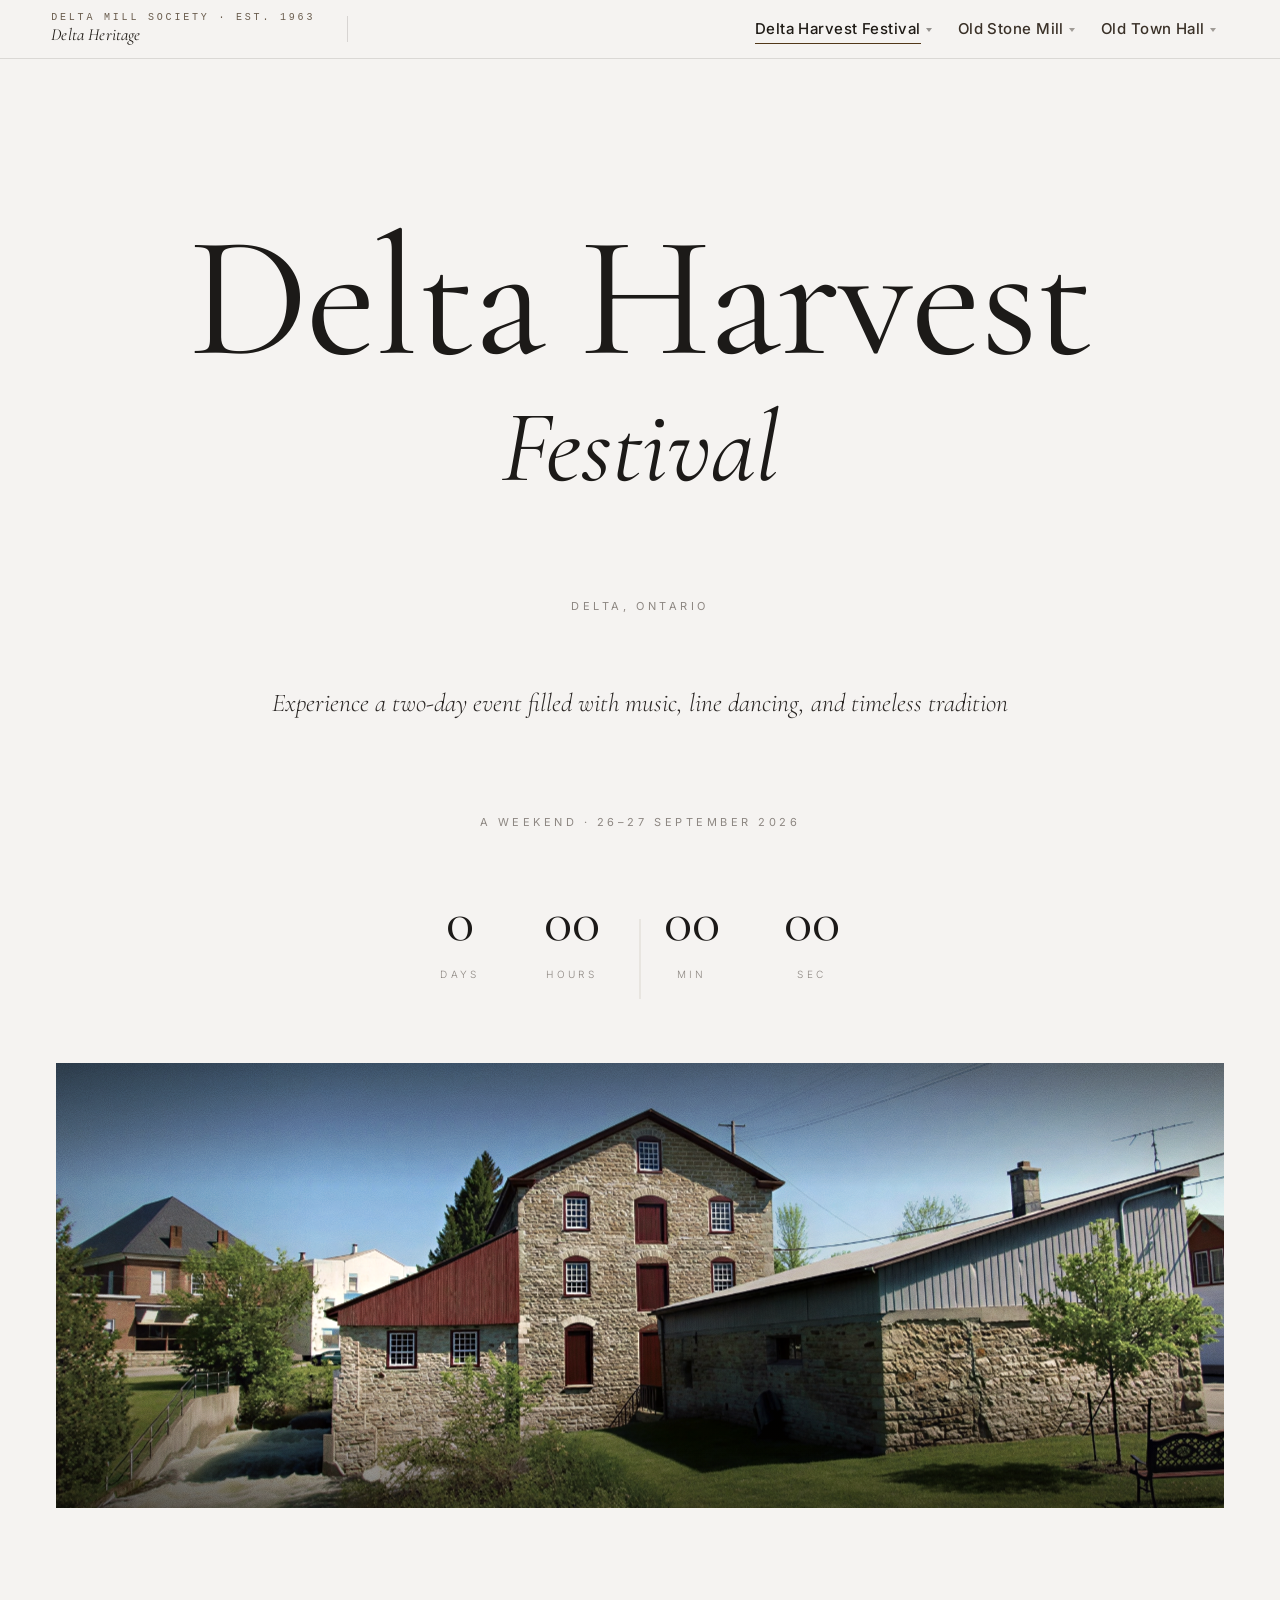
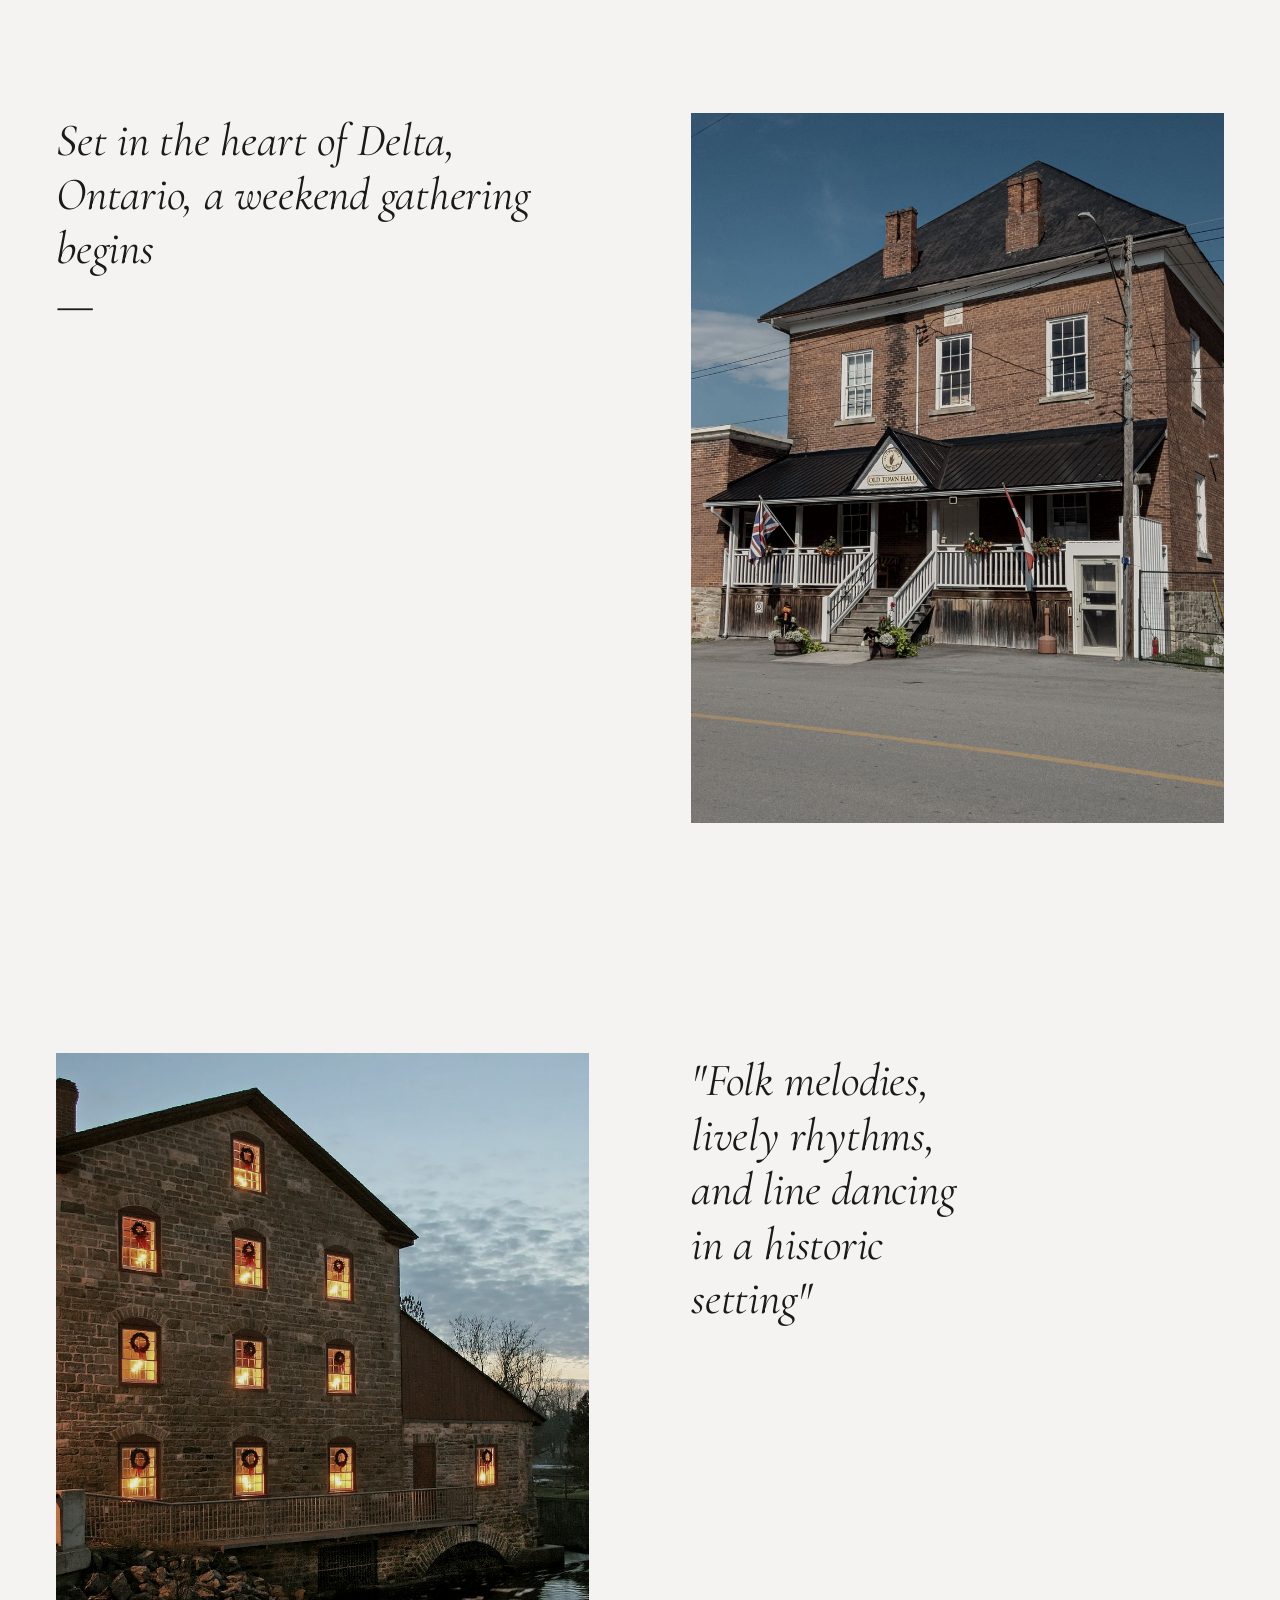
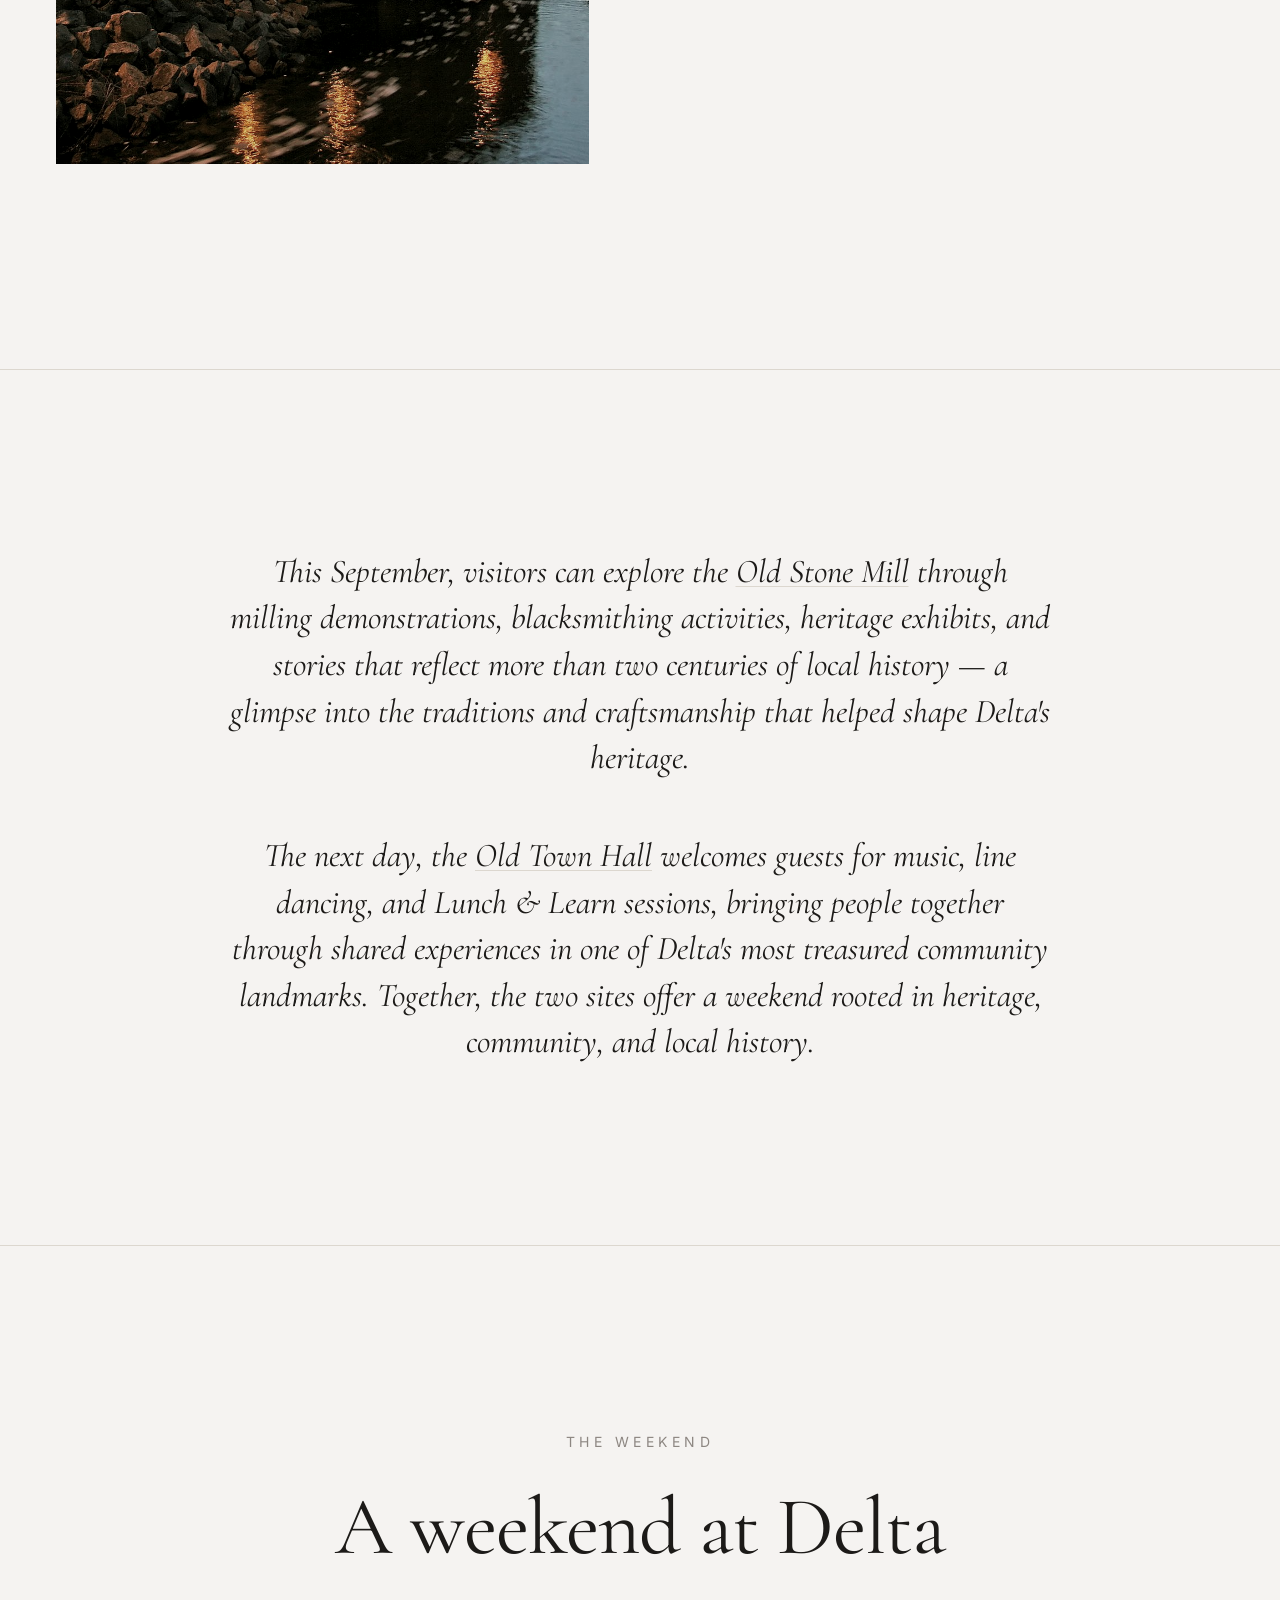
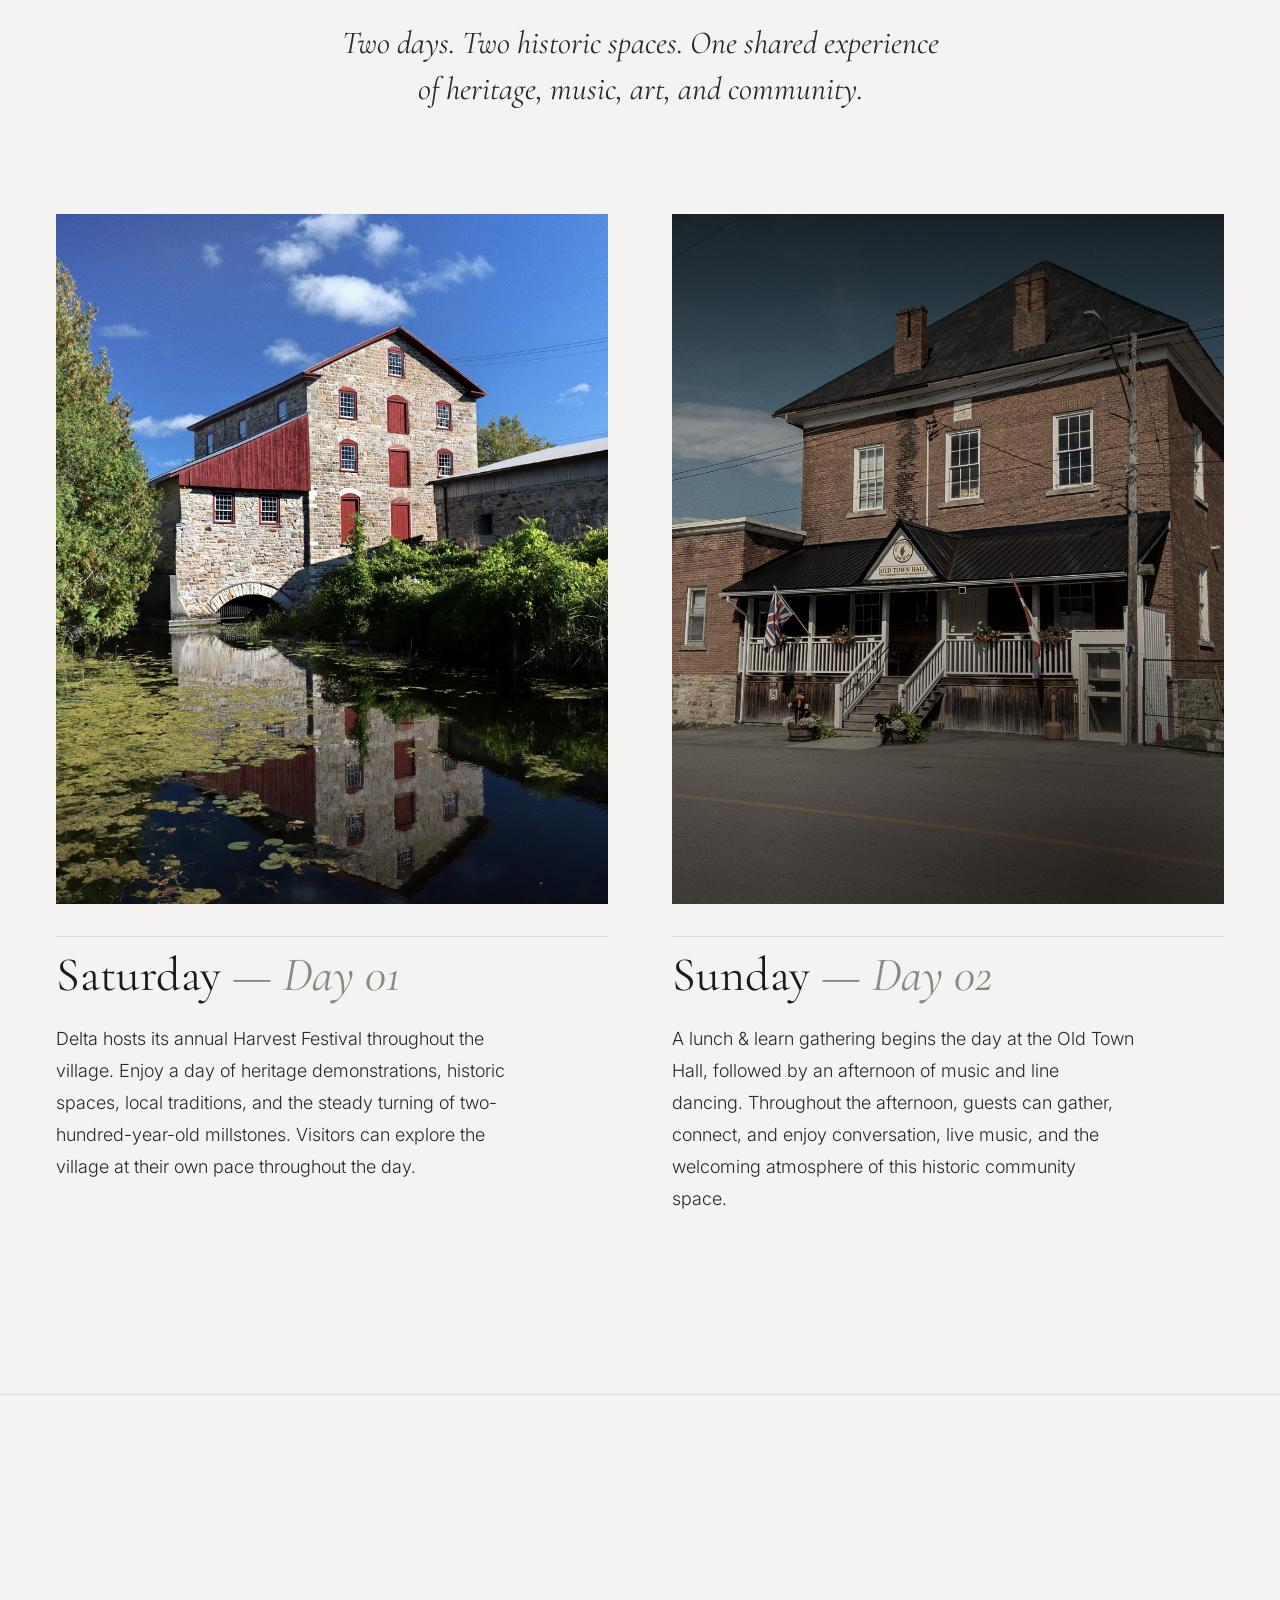
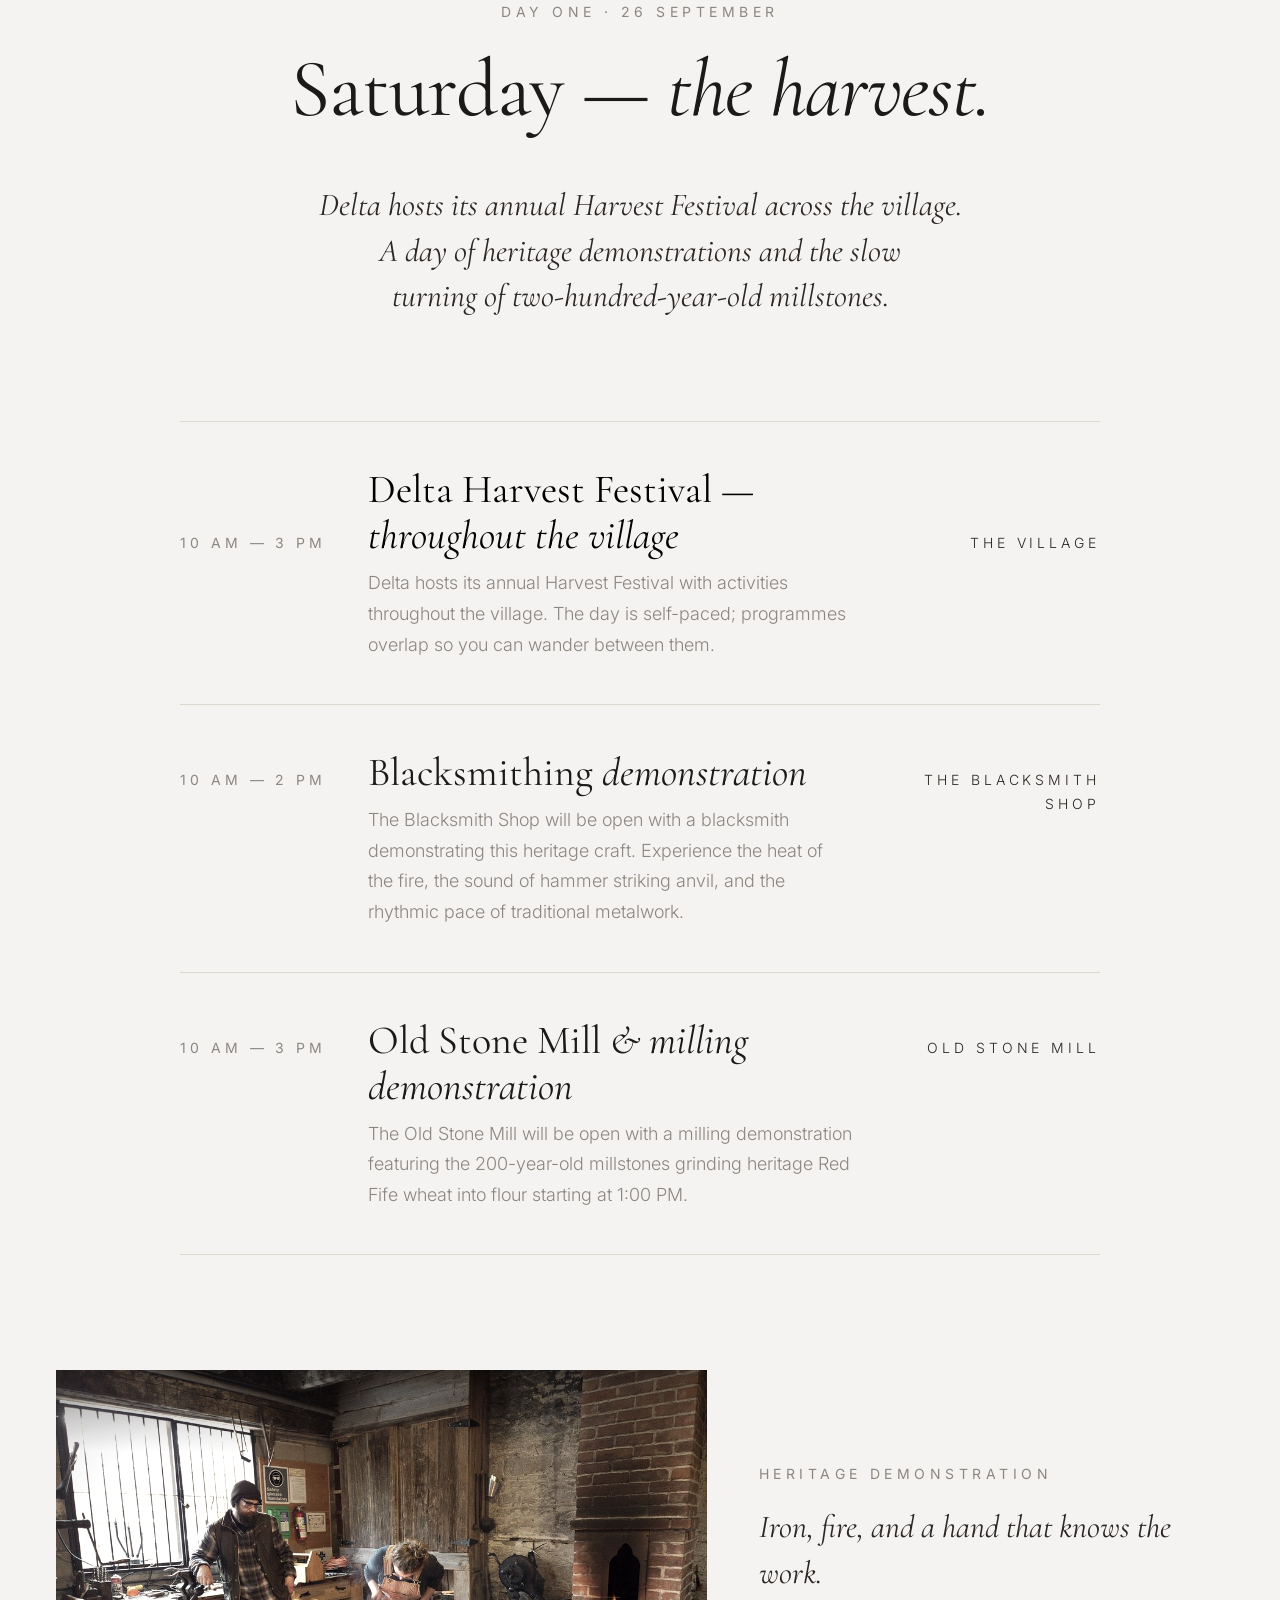
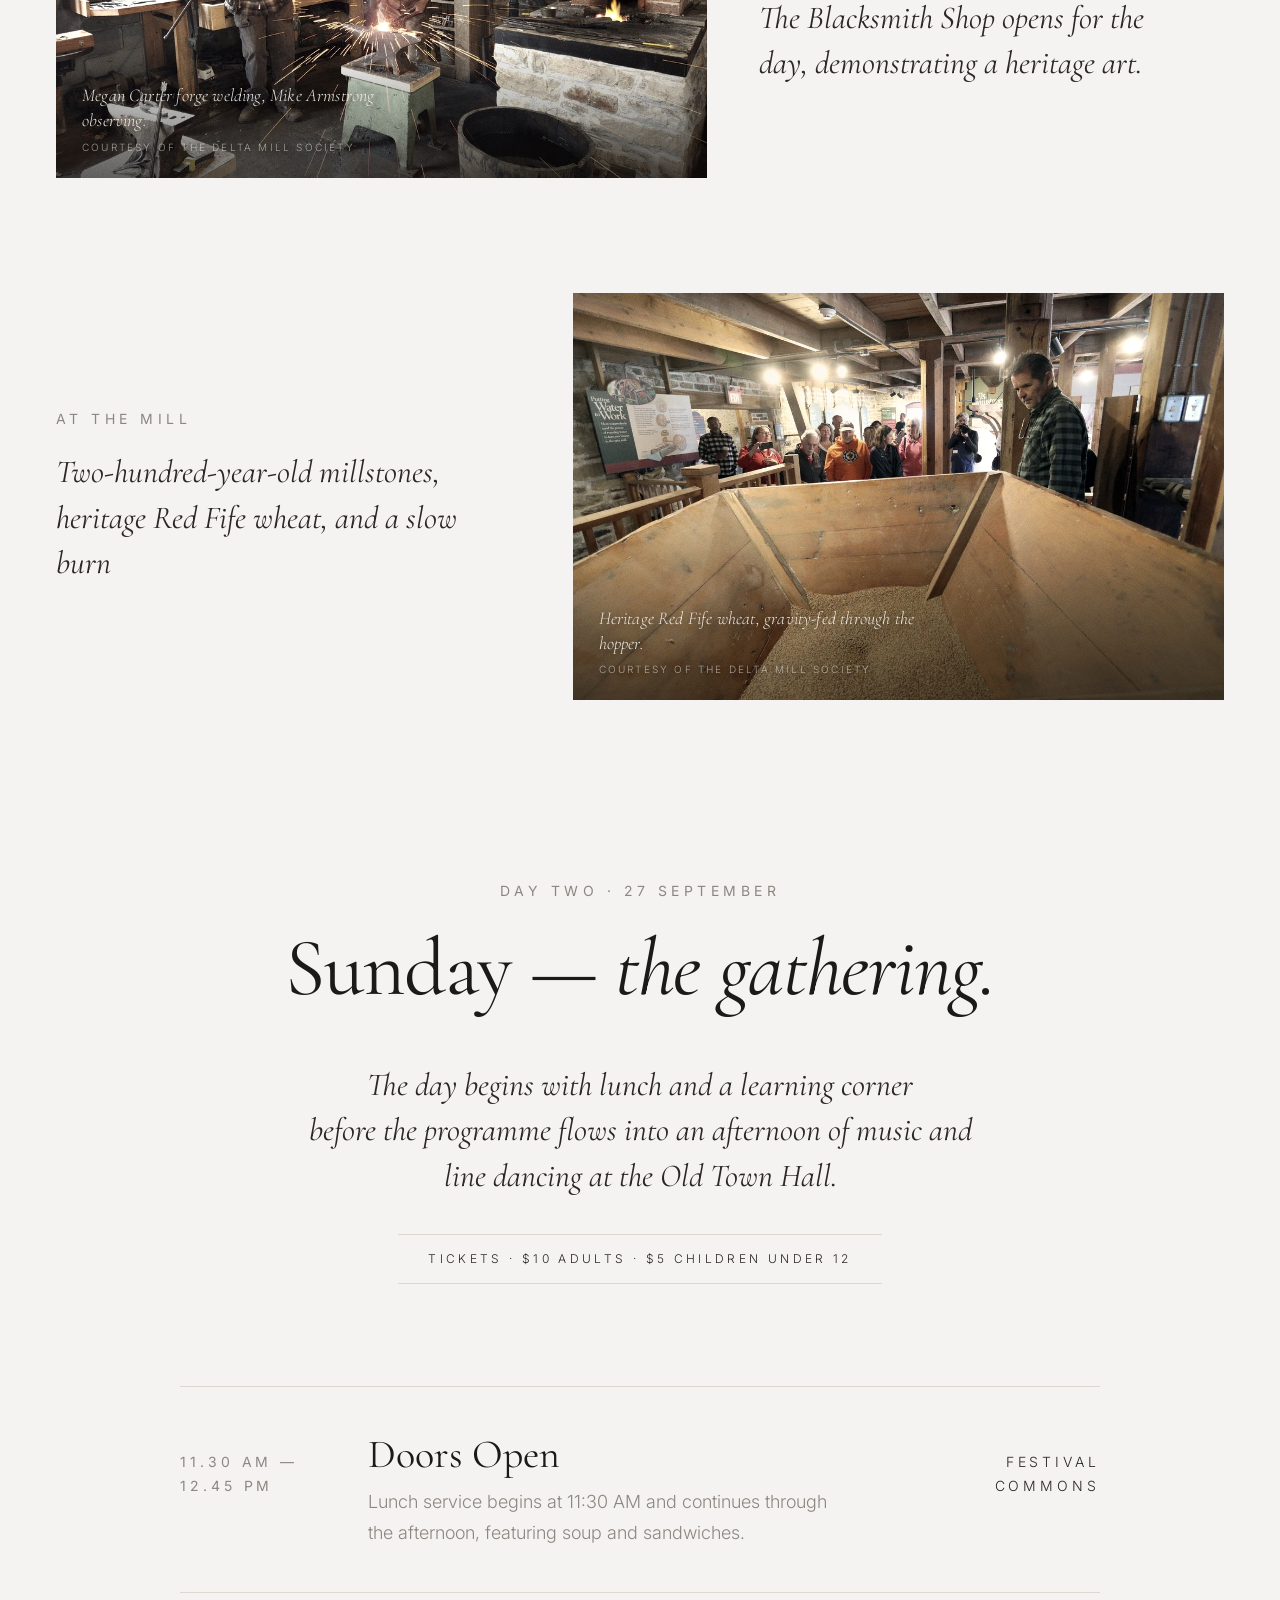
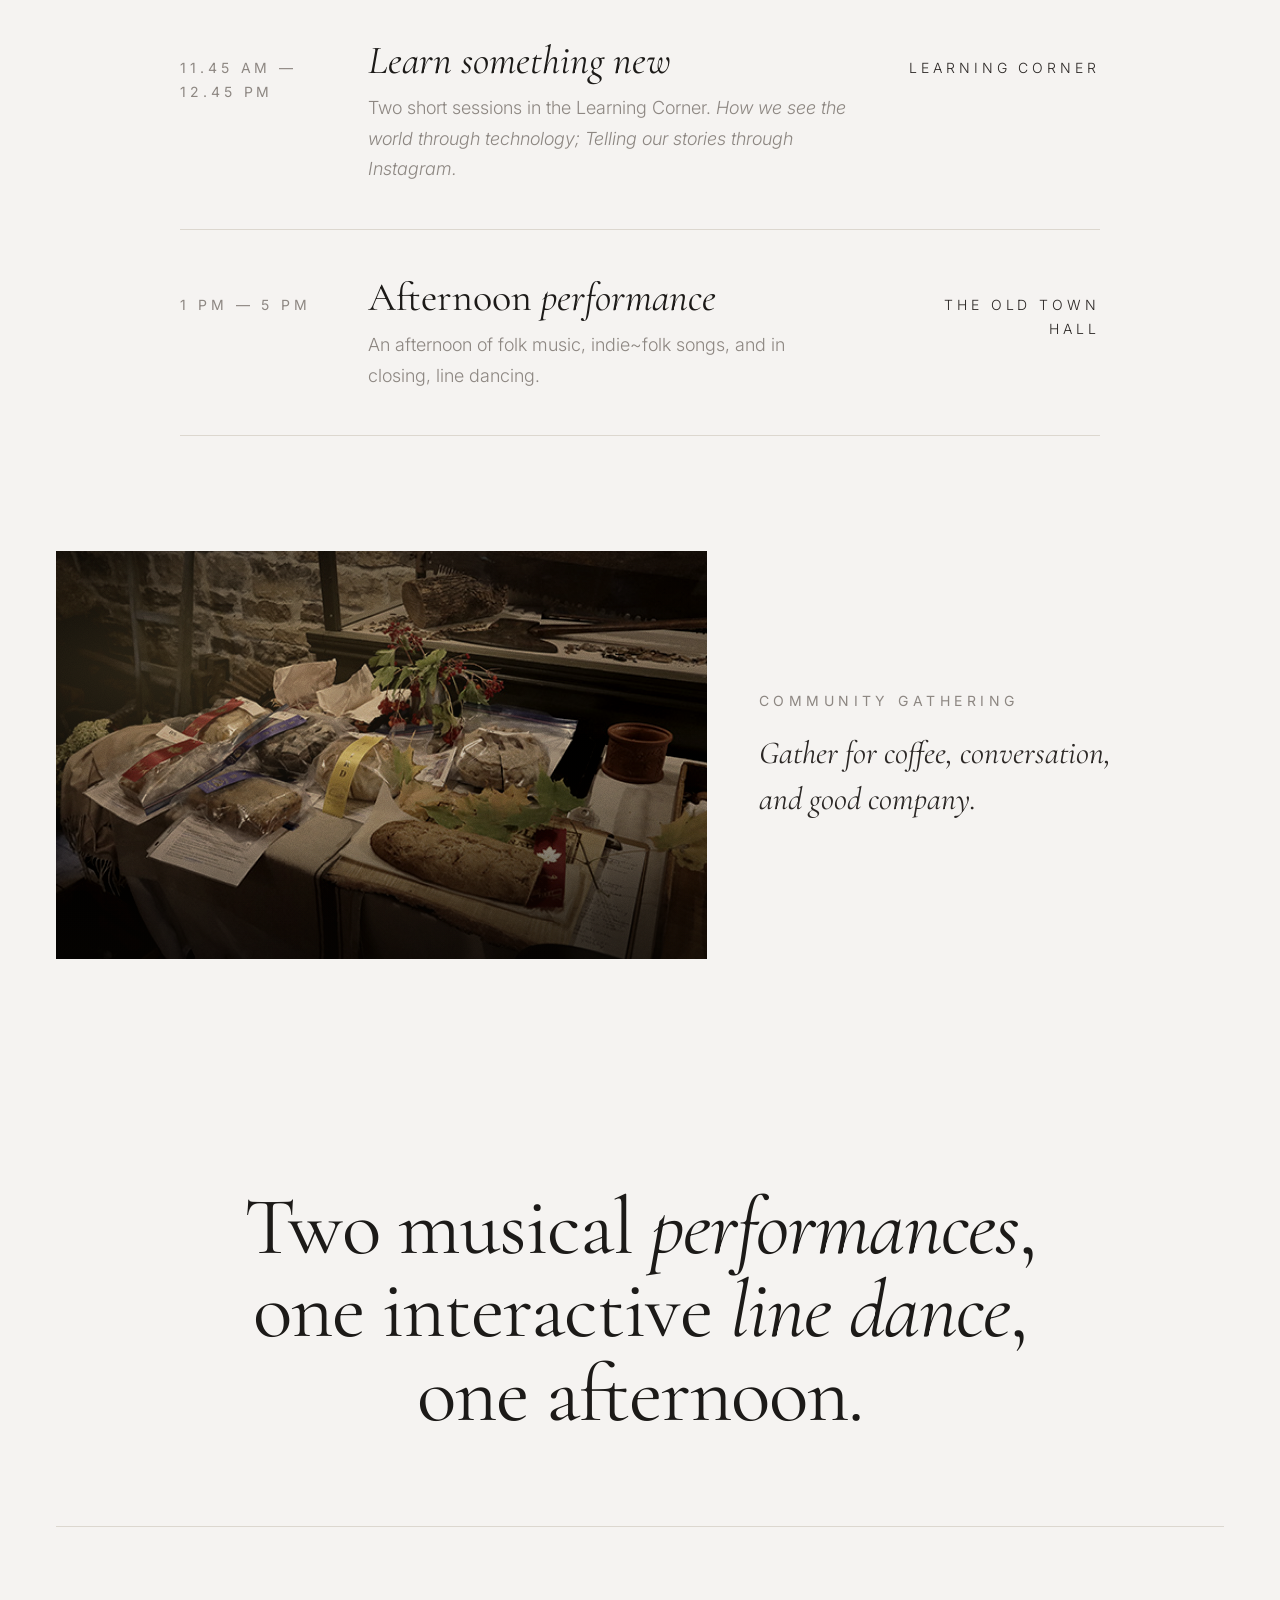
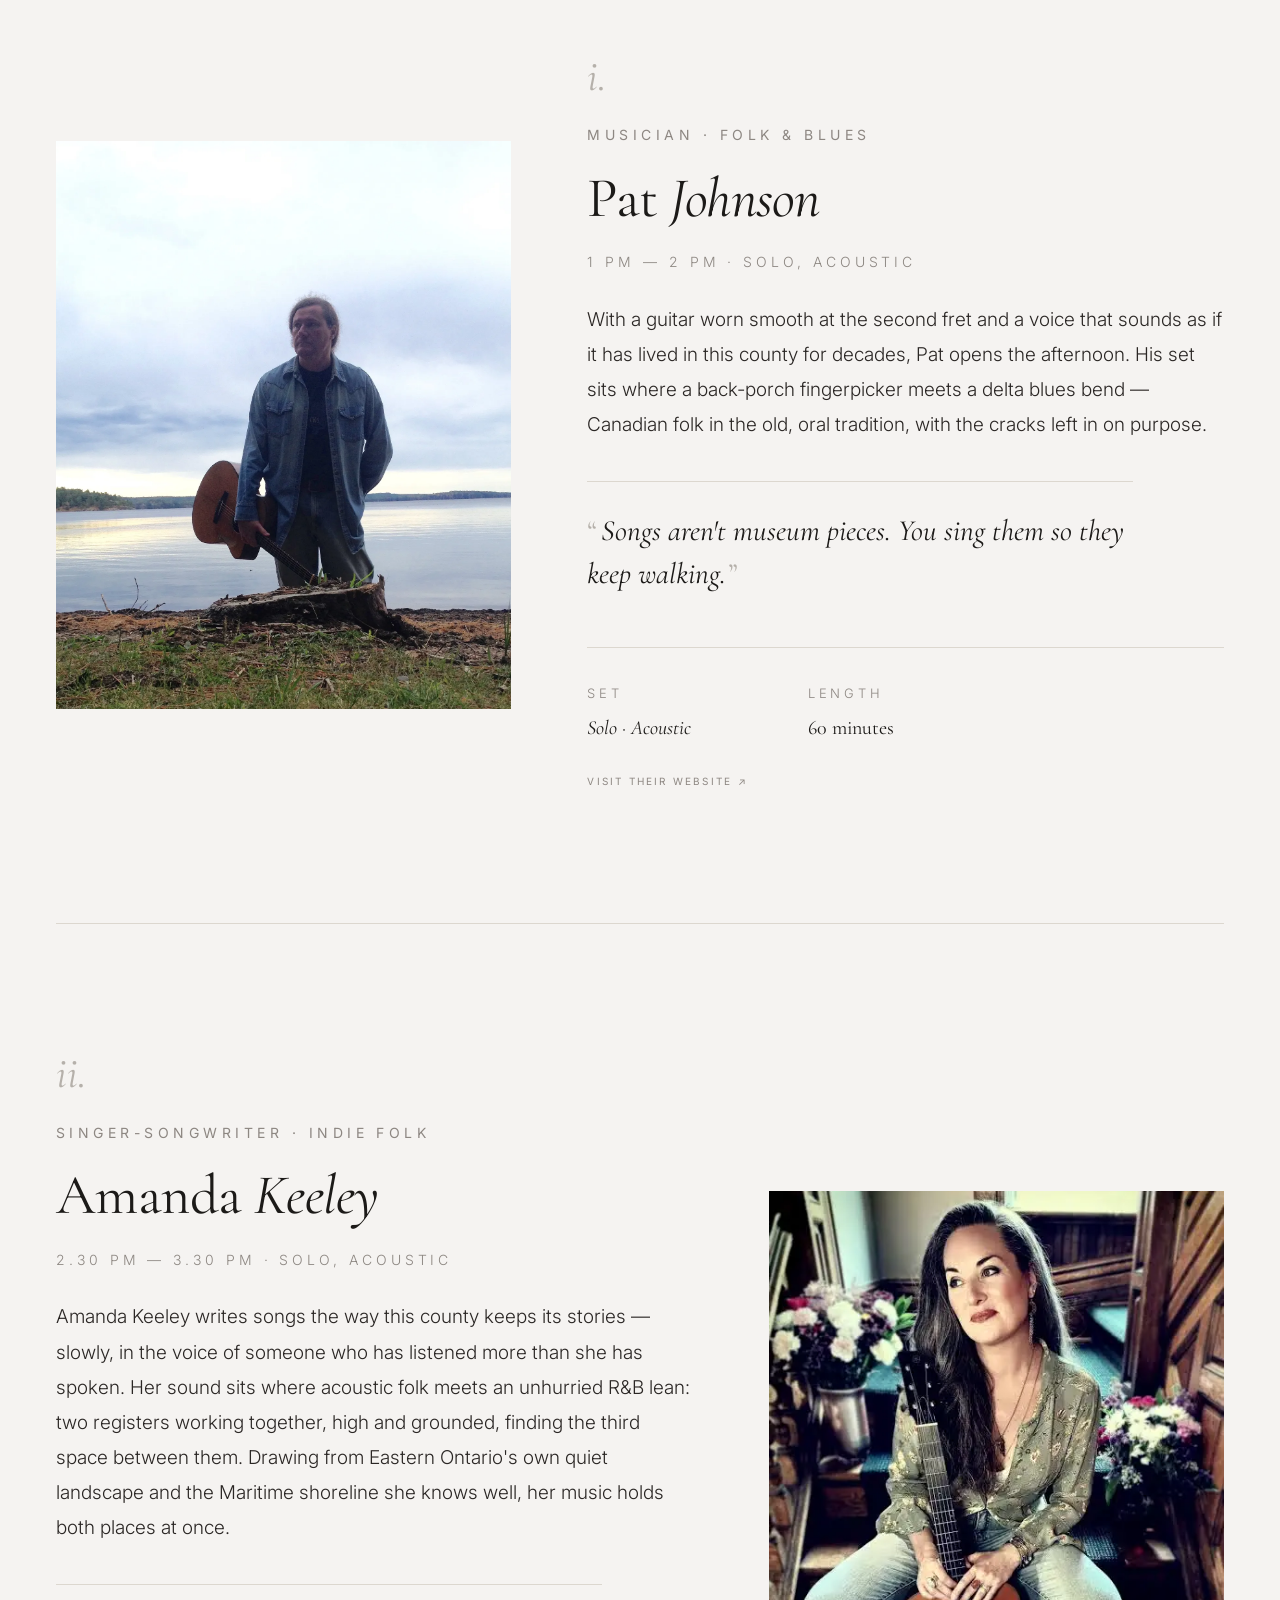
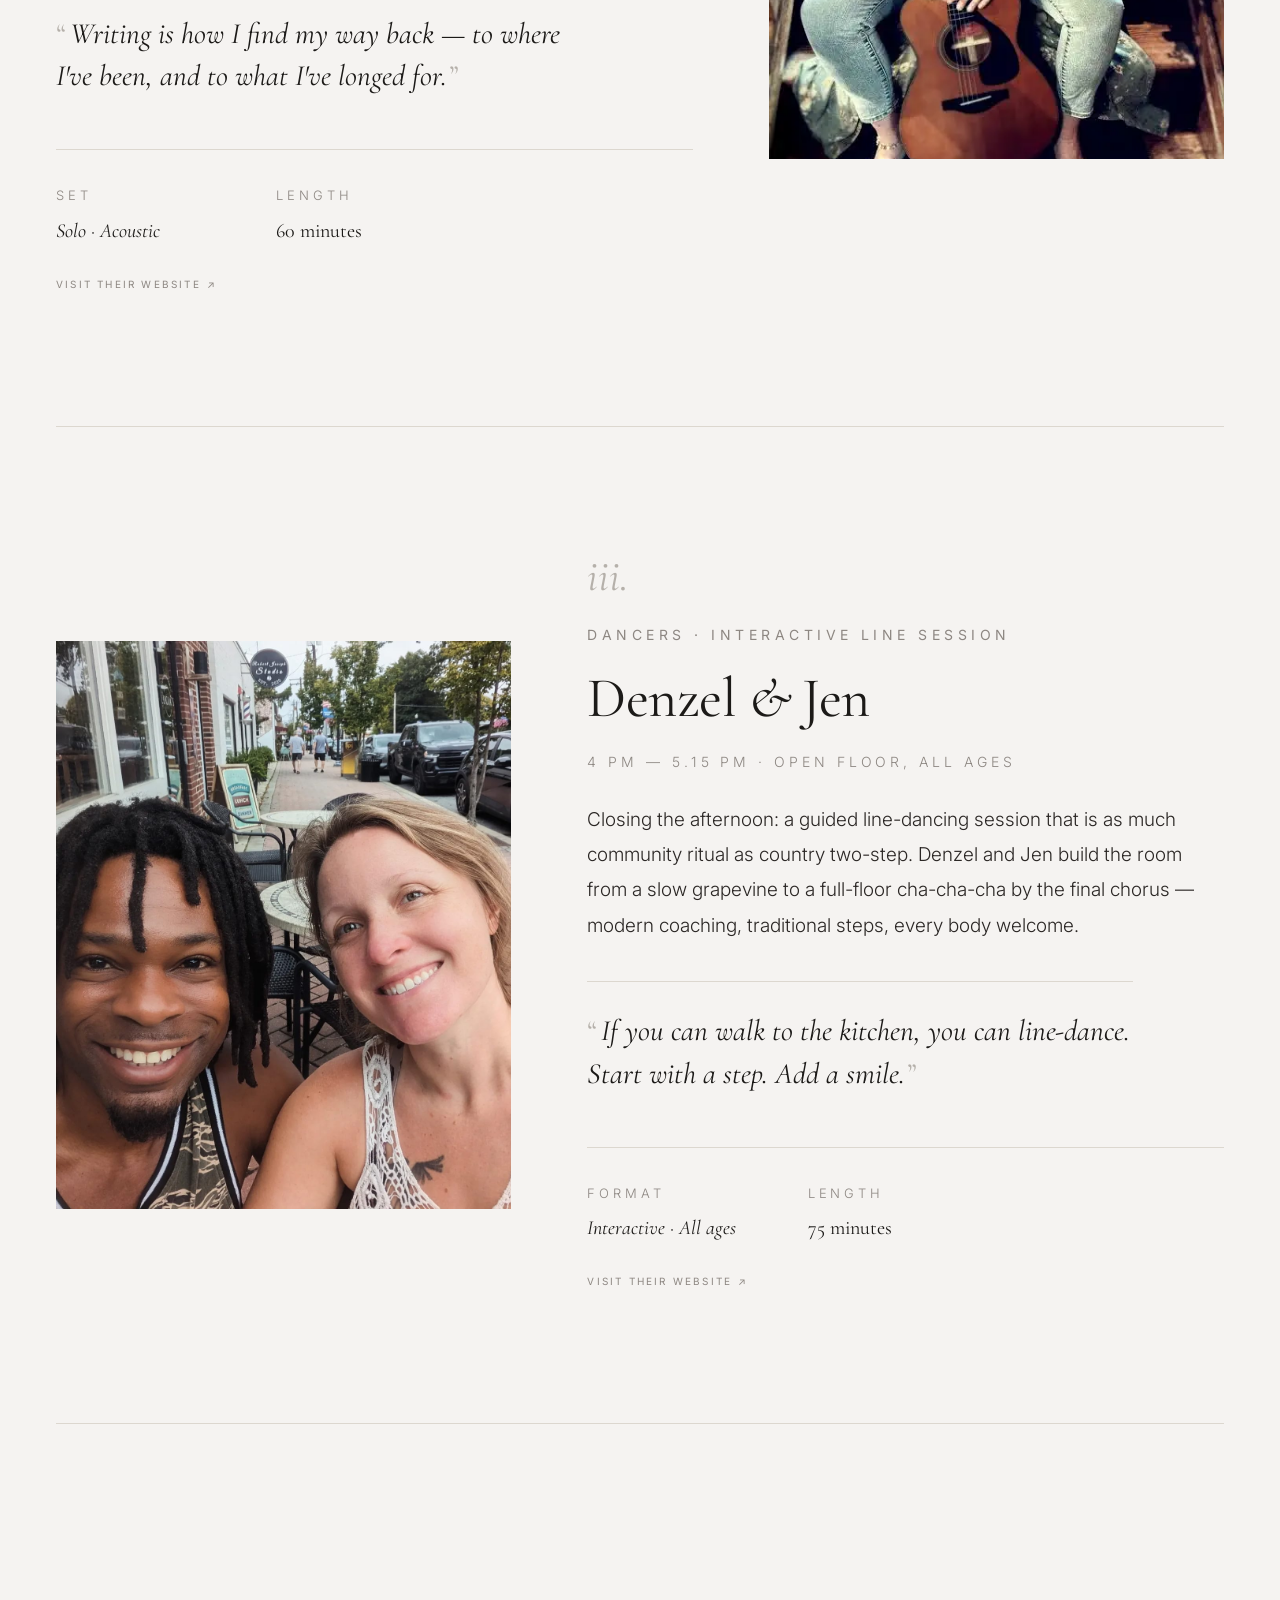
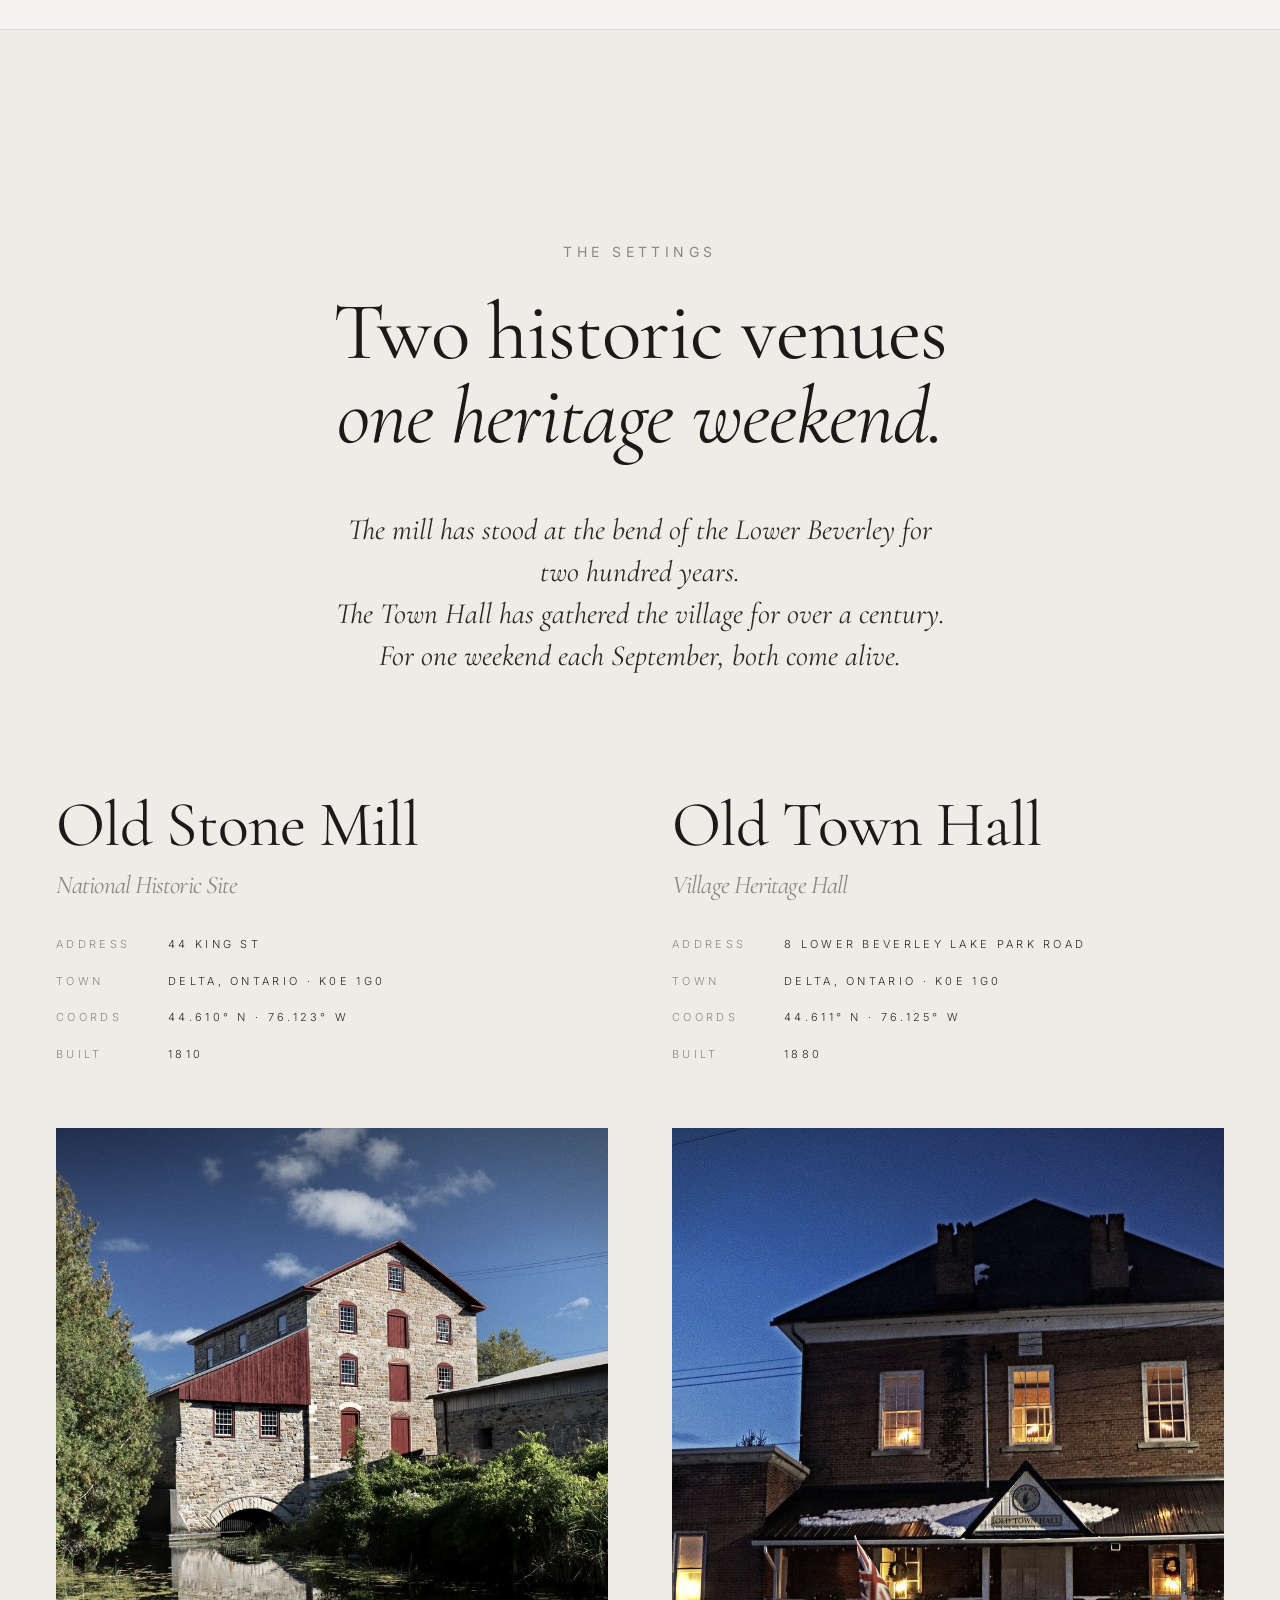
==== commit 119f8742: "Add interactive "Throughout the Village" festival map Lazy-loaded modal map of festival venues, buil" ====
--- a/index.html
+++ b/index.html
@@ -258,8 +258,12 @@
         <div class="sched-row reveal">
           <span class="sched-time">10 AM — 3 PM</span>
           <div>
-            <div class="sched-name">Delta Harvest Festival <span class="it">— throughout the village</span></div>
+            <button type="button" class="sched-name village-trigger" id="village-map-trigger" aria-haspopup="dialog">
+              Delta Harvest Festival <span class="it">— throughout the village</span>
+              <span class="village-trigger-tip" role="tooltip" id="village-trigger-tip">Discover events happening throughout Delta during the festival.</span>
+            </button>
             <p class="sched-sub">Delta hosts its annual Harvest Festival with activities throughout the village. The day is self-paced; programmes overlap so you can wander between them.</p>
+            <span class="village-cue">Tap to explore the village map <span class="arr">→</span></span>
           </div>
           <span class="sched-where">The Village</span>
         </div>
--- a/styles.css
+++ b/styles.css
@@ -483,6 +483,94 @@
 @media (max-width: 780px) {
   .sched-row { grid-template-columns: 1fr; gap: 10px; }
   .sched-where { text-align: left; }
+}
+
+/* ─── village-map trigger (the "throughout the village" hotspot) ─── */
+.village-trigger {
+  position: relative;
+  display: inline;
+  text-align: left;
+  background: none;
+  border: none;
+  padding: 0;
+  margin: 0;
+  cursor: pointer;
+}
+.village-trigger .it { font-style: italic; }
+.village-trigger::after {
+  content: "";
+  position: absolute;
+  left: 0; right: 0; bottom: -4px;
+  height: 1px;
+  background: var(--rule-2);
+  transform: scaleX(0);
+  transform-origin: left;
+  transition: transform .3s ease, background-color .3s ease;
+}
+.village-trigger:hover::after,
+.village-trigger:focus-visible::after {
+  transform: scaleX(1);
+  background: var(--ink-2);
+}
+.village-trigger:focus-visible {
+  outline: 2px solid var(--ink-2);
+  outline-offset: 6px;
+}
+
+.village-trigger-tip {
+  position: absolute;
+  left: 0;
+  bottom: calc(100% + 14px);
+  z-index: 5;
+  width: max-content;
+  max-width: 280px;
+  padding: 12px 16px;
+  background: var(--ink);
+  color: var(--bg);
+  font-family: var(--sans);
+  font-size: 13px;
+  font-weight: 400;
+  font-style: normal;
+  letter-spacing: 0;
+  text-transform: none;
+  line-height: 1.5;
+  border-radius: 3px;
+  box-shadow: 0 12px 28px rgba(0,0,0,.18);
+  opacity: 0;
+  visibility: hidden;
+  transform: translateY(6px);
+  transition: opacity .22s ease, transform .22s ease, visibility .22s;
+  pointer-events: none;
+}
+.village-trigger-tip::after {
+  content: "";
+  position: absolute;
+  top: 100%;
+  left: 22px;
+  border: 6px solid transparent;
+  border-top-color: var(--ink);
+}
+.village-trigger:hover .village-trigger-tip,
+.village-trigger:focus-visible .village-trigger-tip {
+  opacity: 1;
+  visibility: visible;
+  transform: translateY(0);
+}
+
+.village-cue {
+  display: none;
+  margin-top: 14px;
+  font-family: var(--sans);
+  font-size: 11px;
+  letter-spacing: .28em;
+  text-transform: uppercase;
+  color: var(--muted-2);
+}
+.village-cue .arr { font-family: var(--display); font-style: italic; letter-spacing: 0; text-transform: none; }
+
+@media (hover: none) {
+  .village-cue { display: inline-block; }
+  .village-trigger-tip { display: none; }
 }
 
 /* programme imagery interlude */
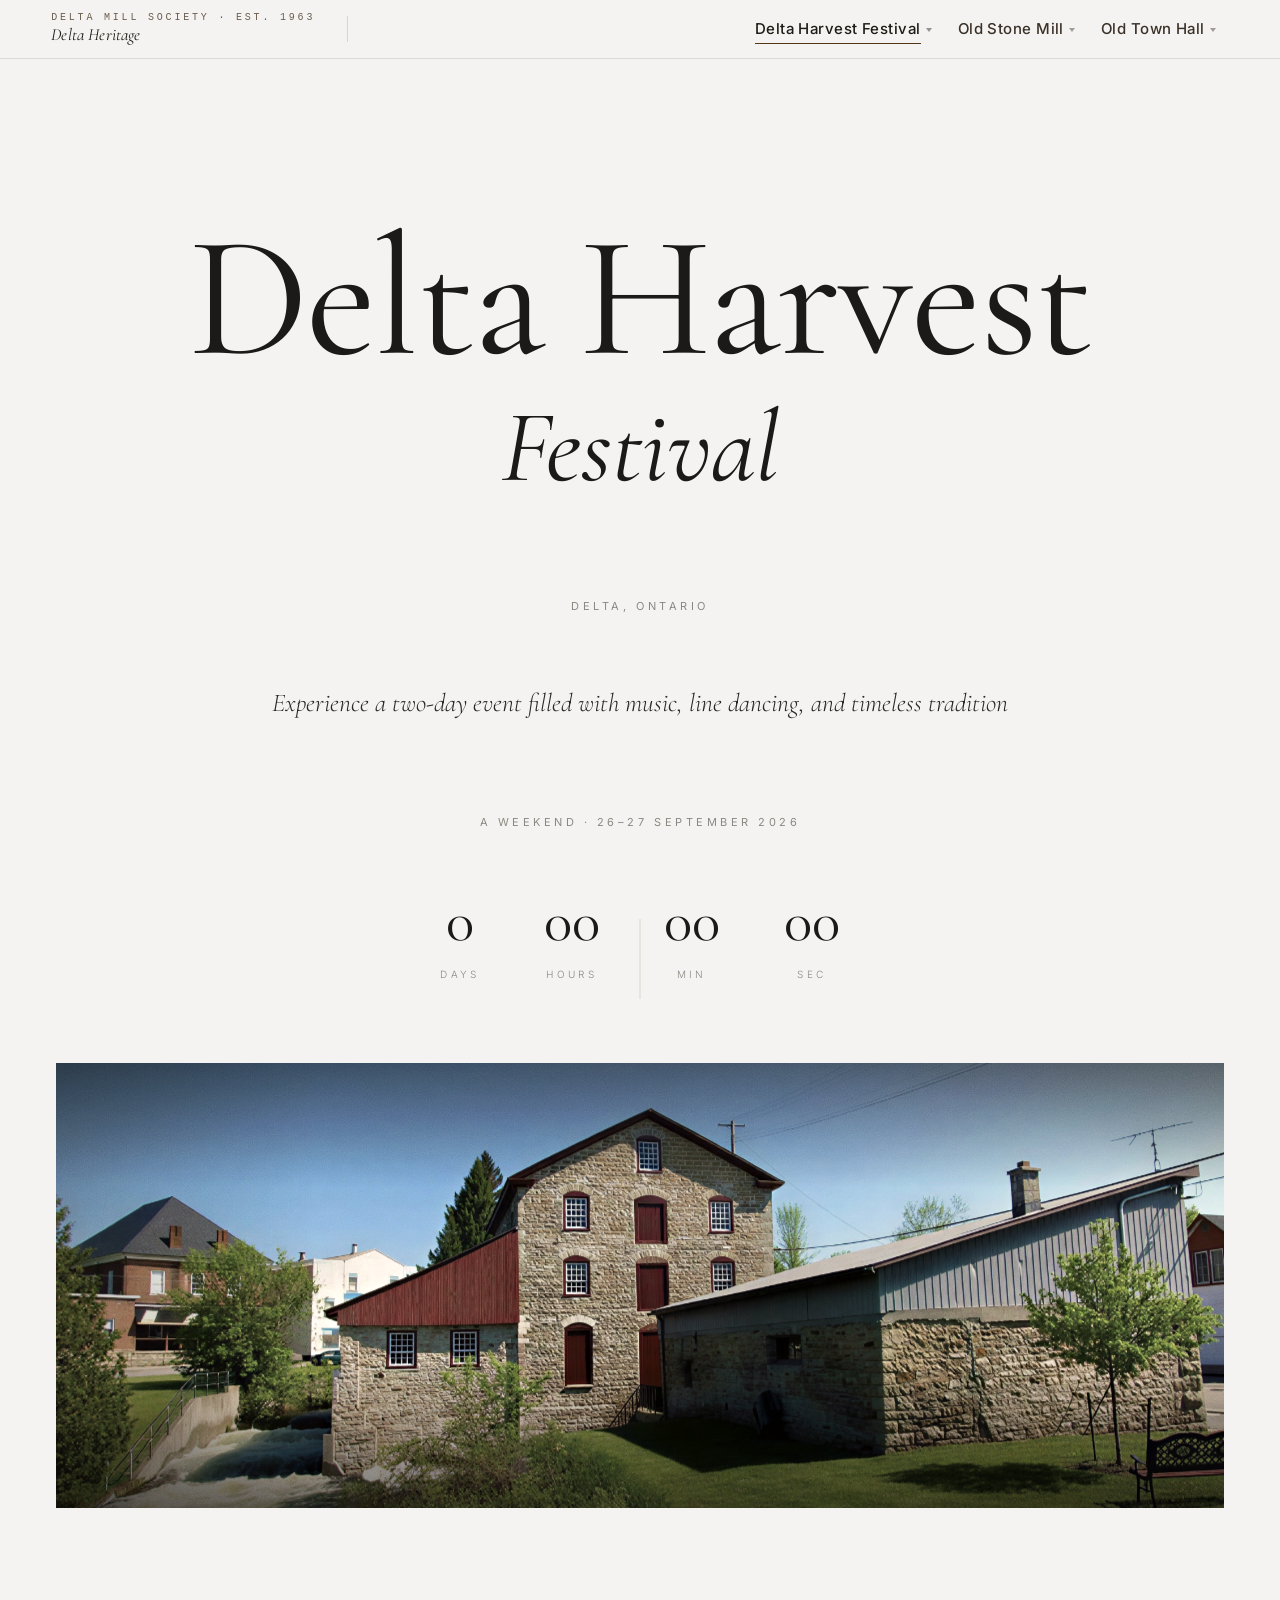
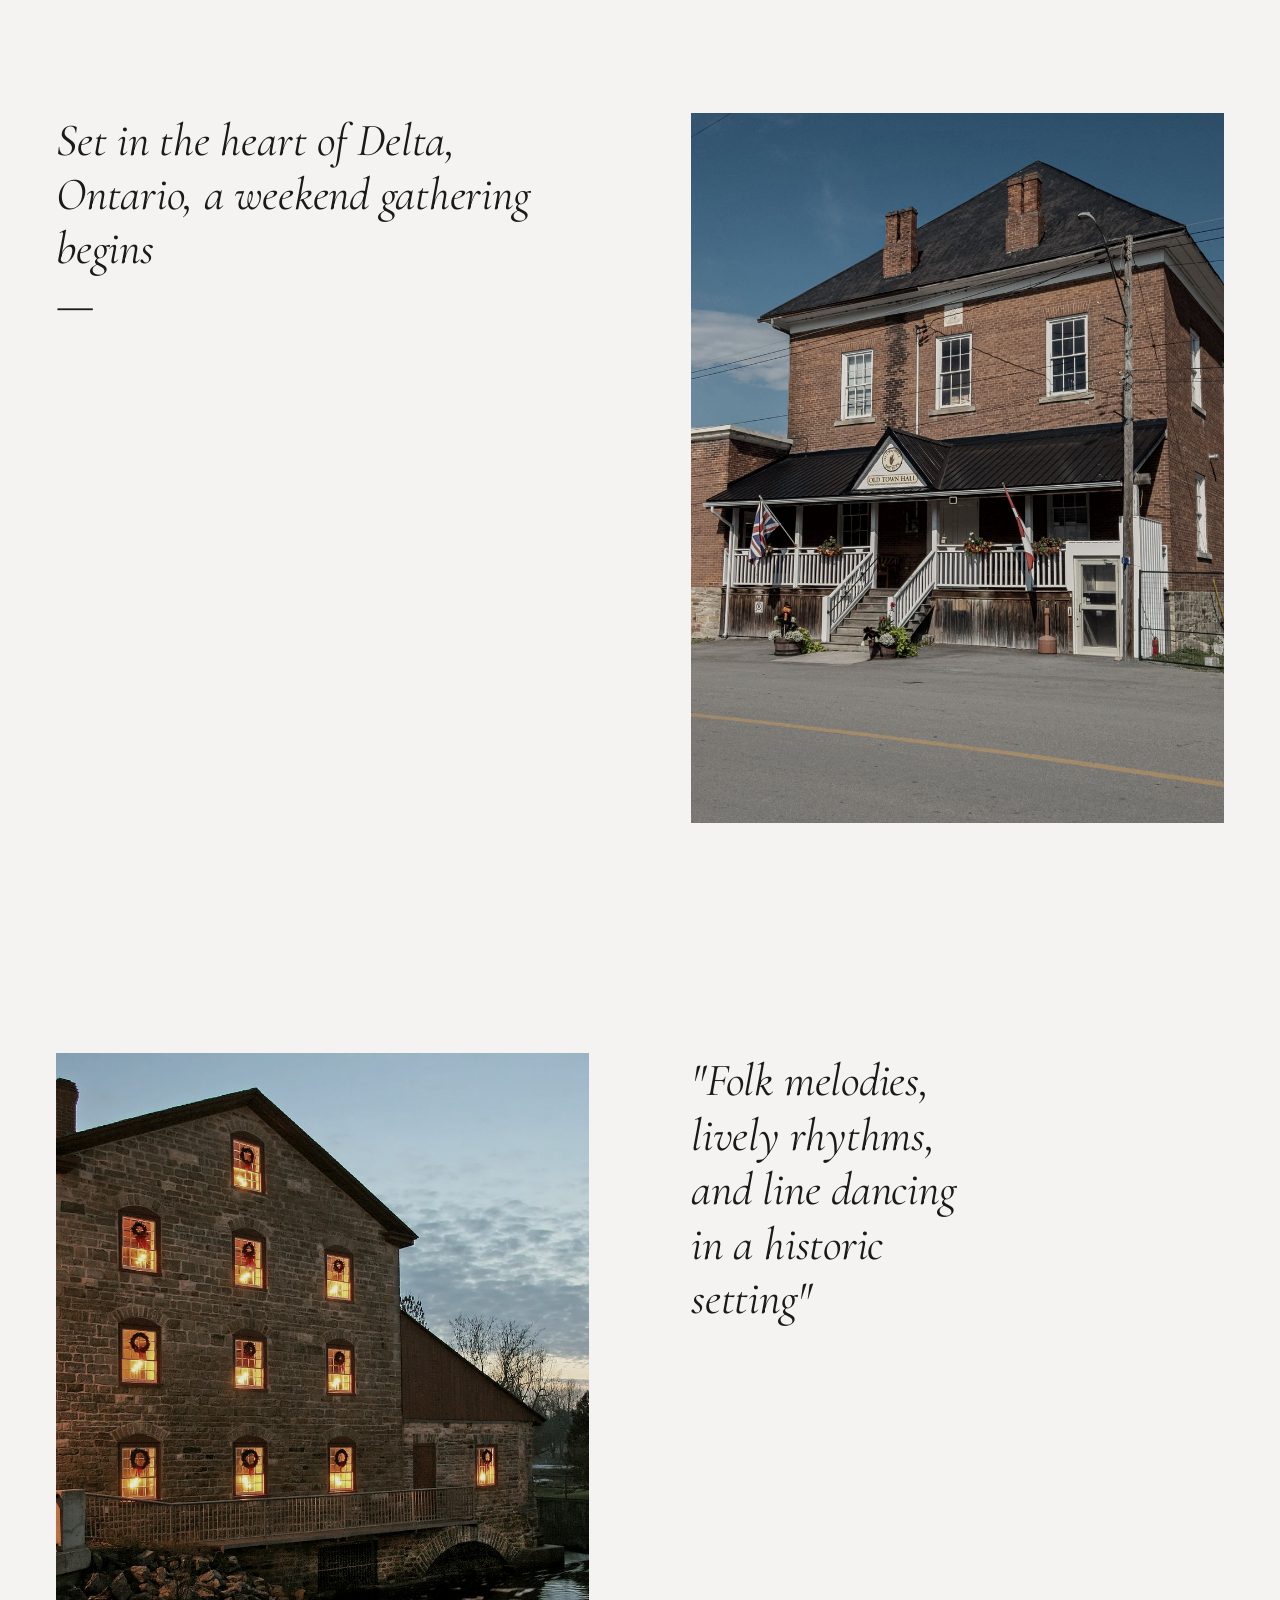
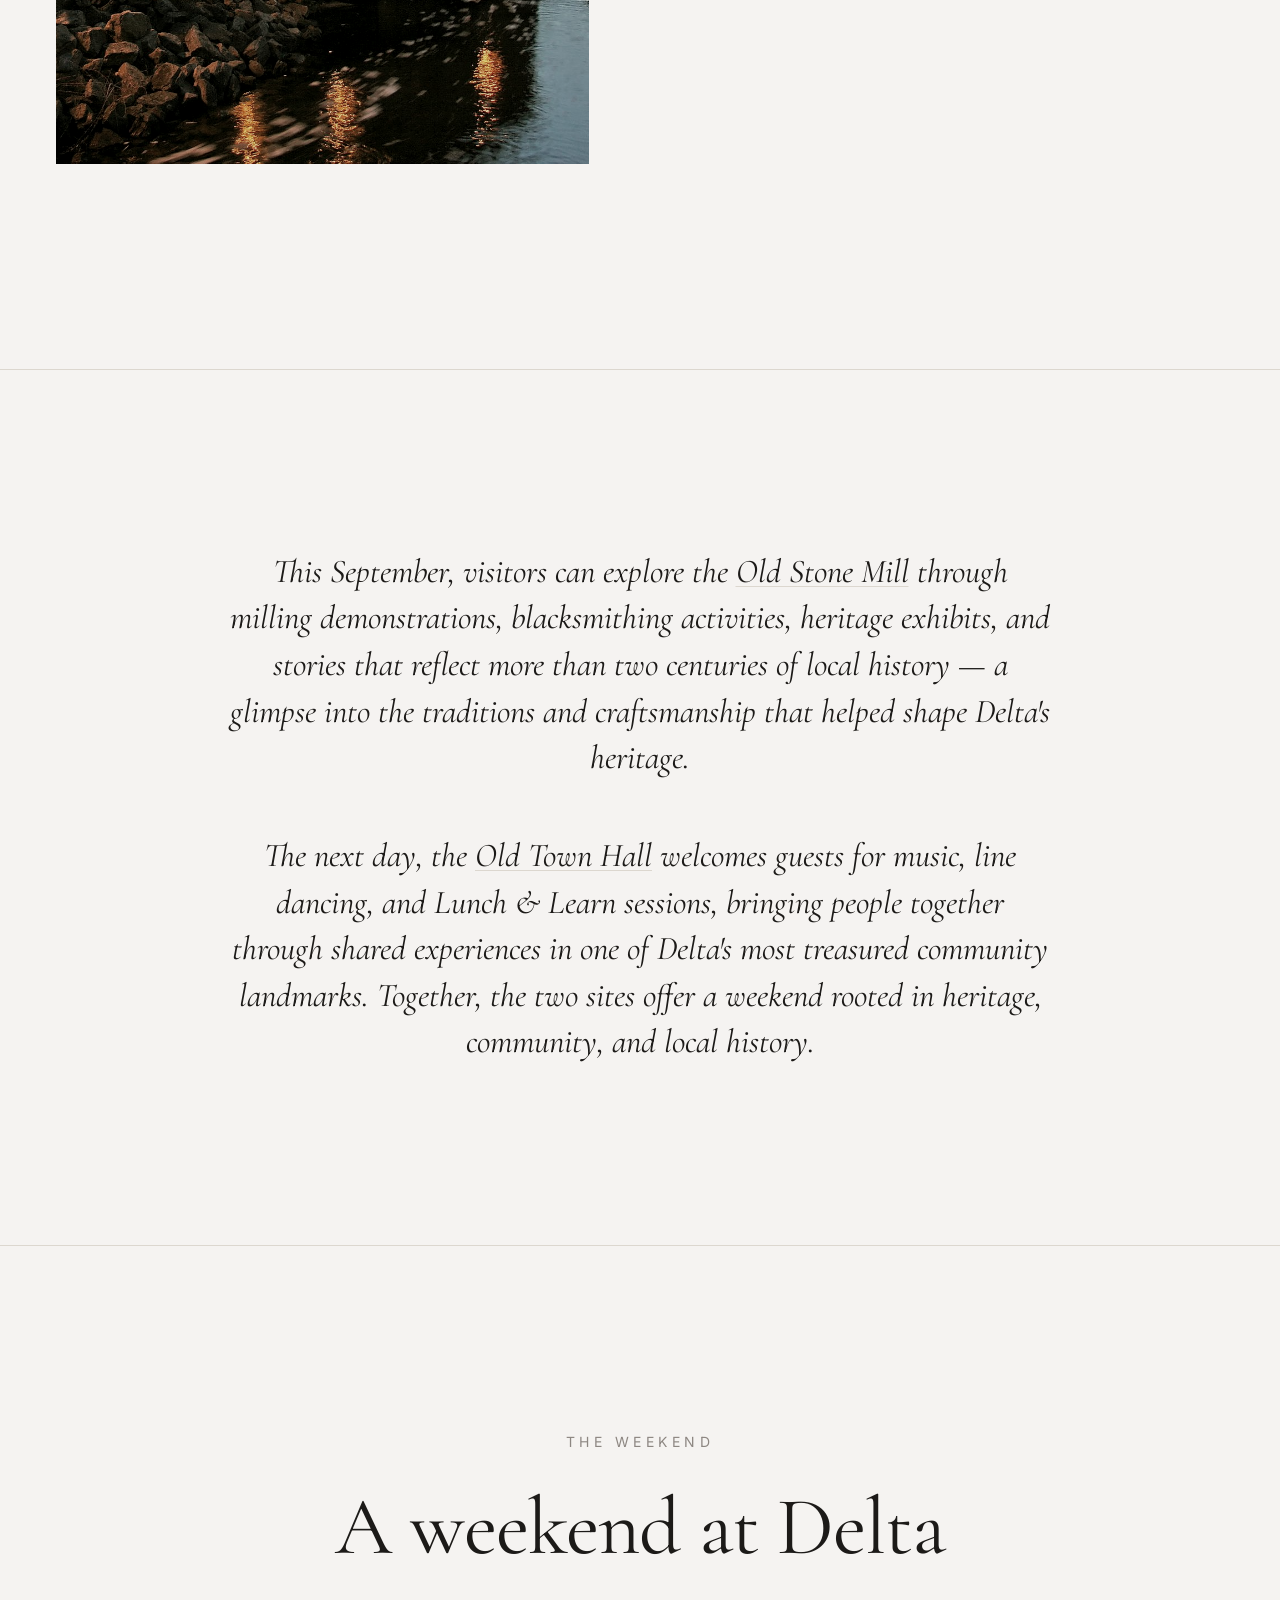
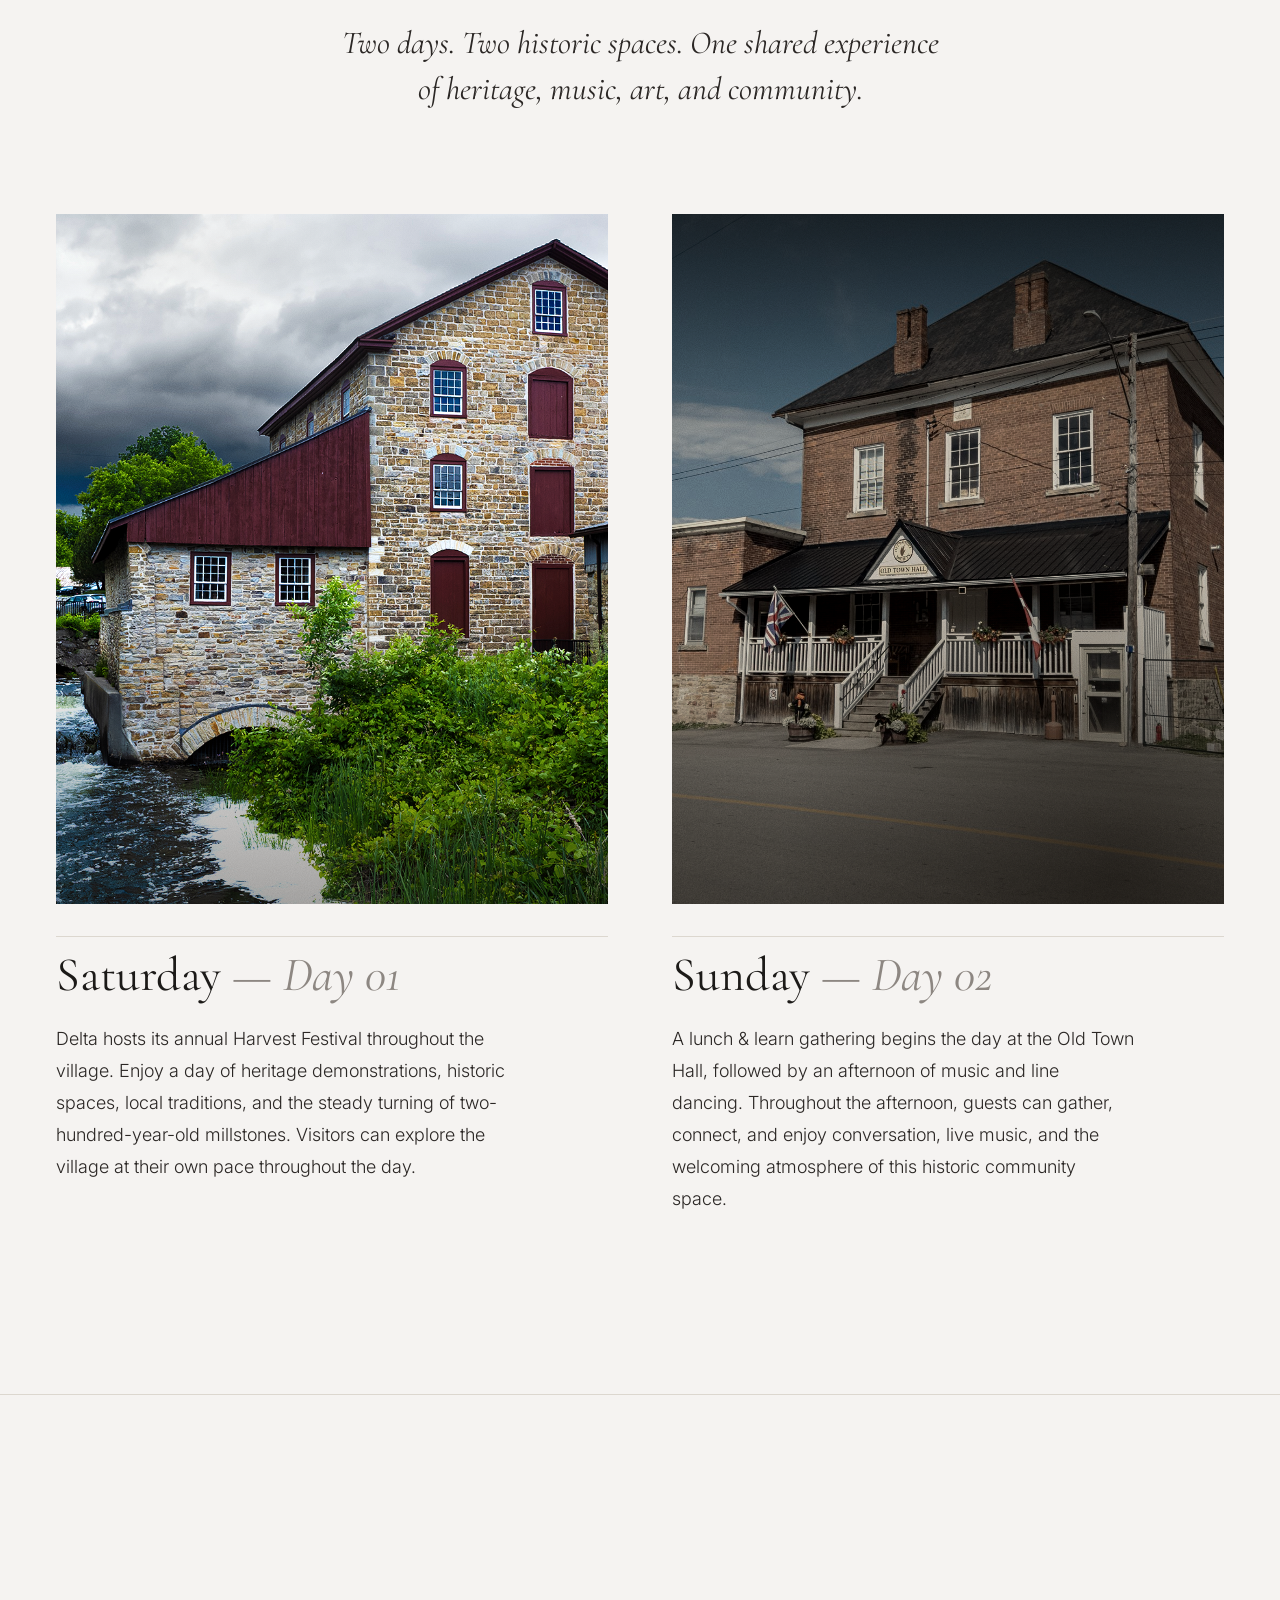
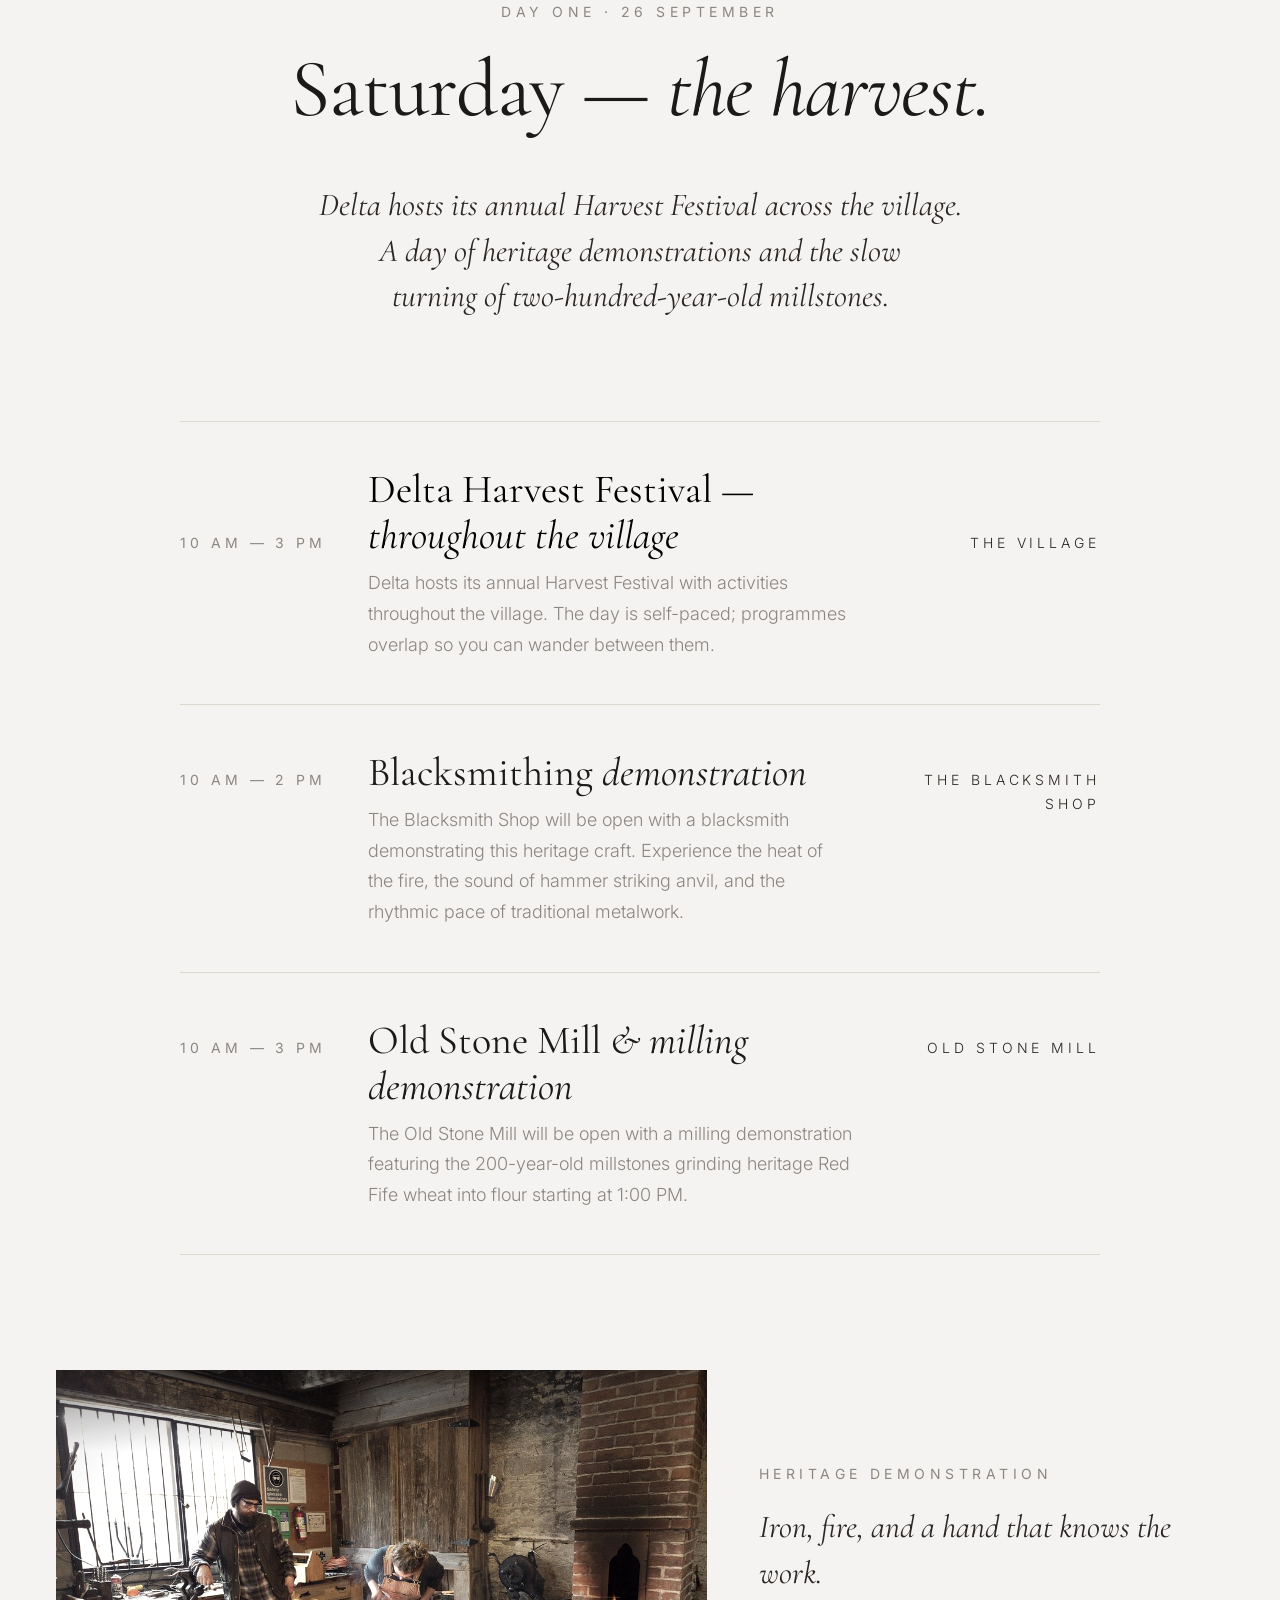
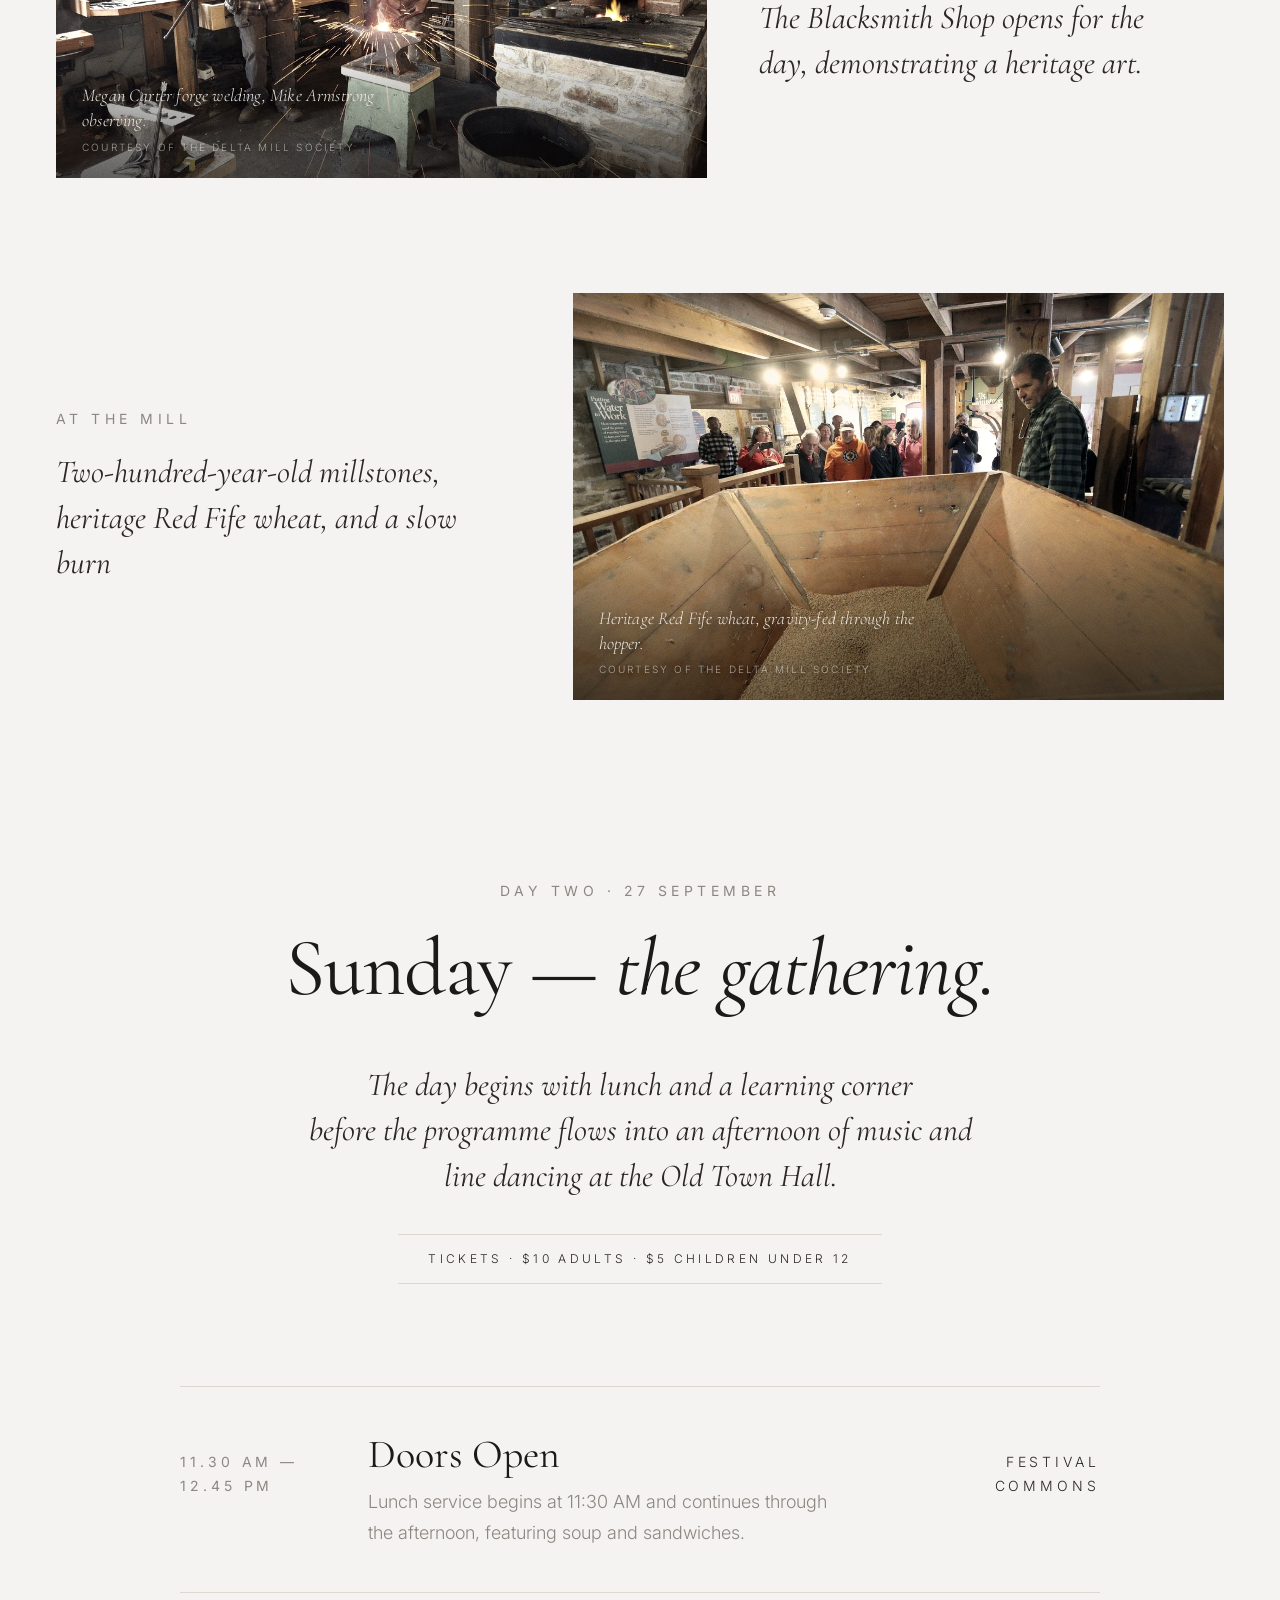
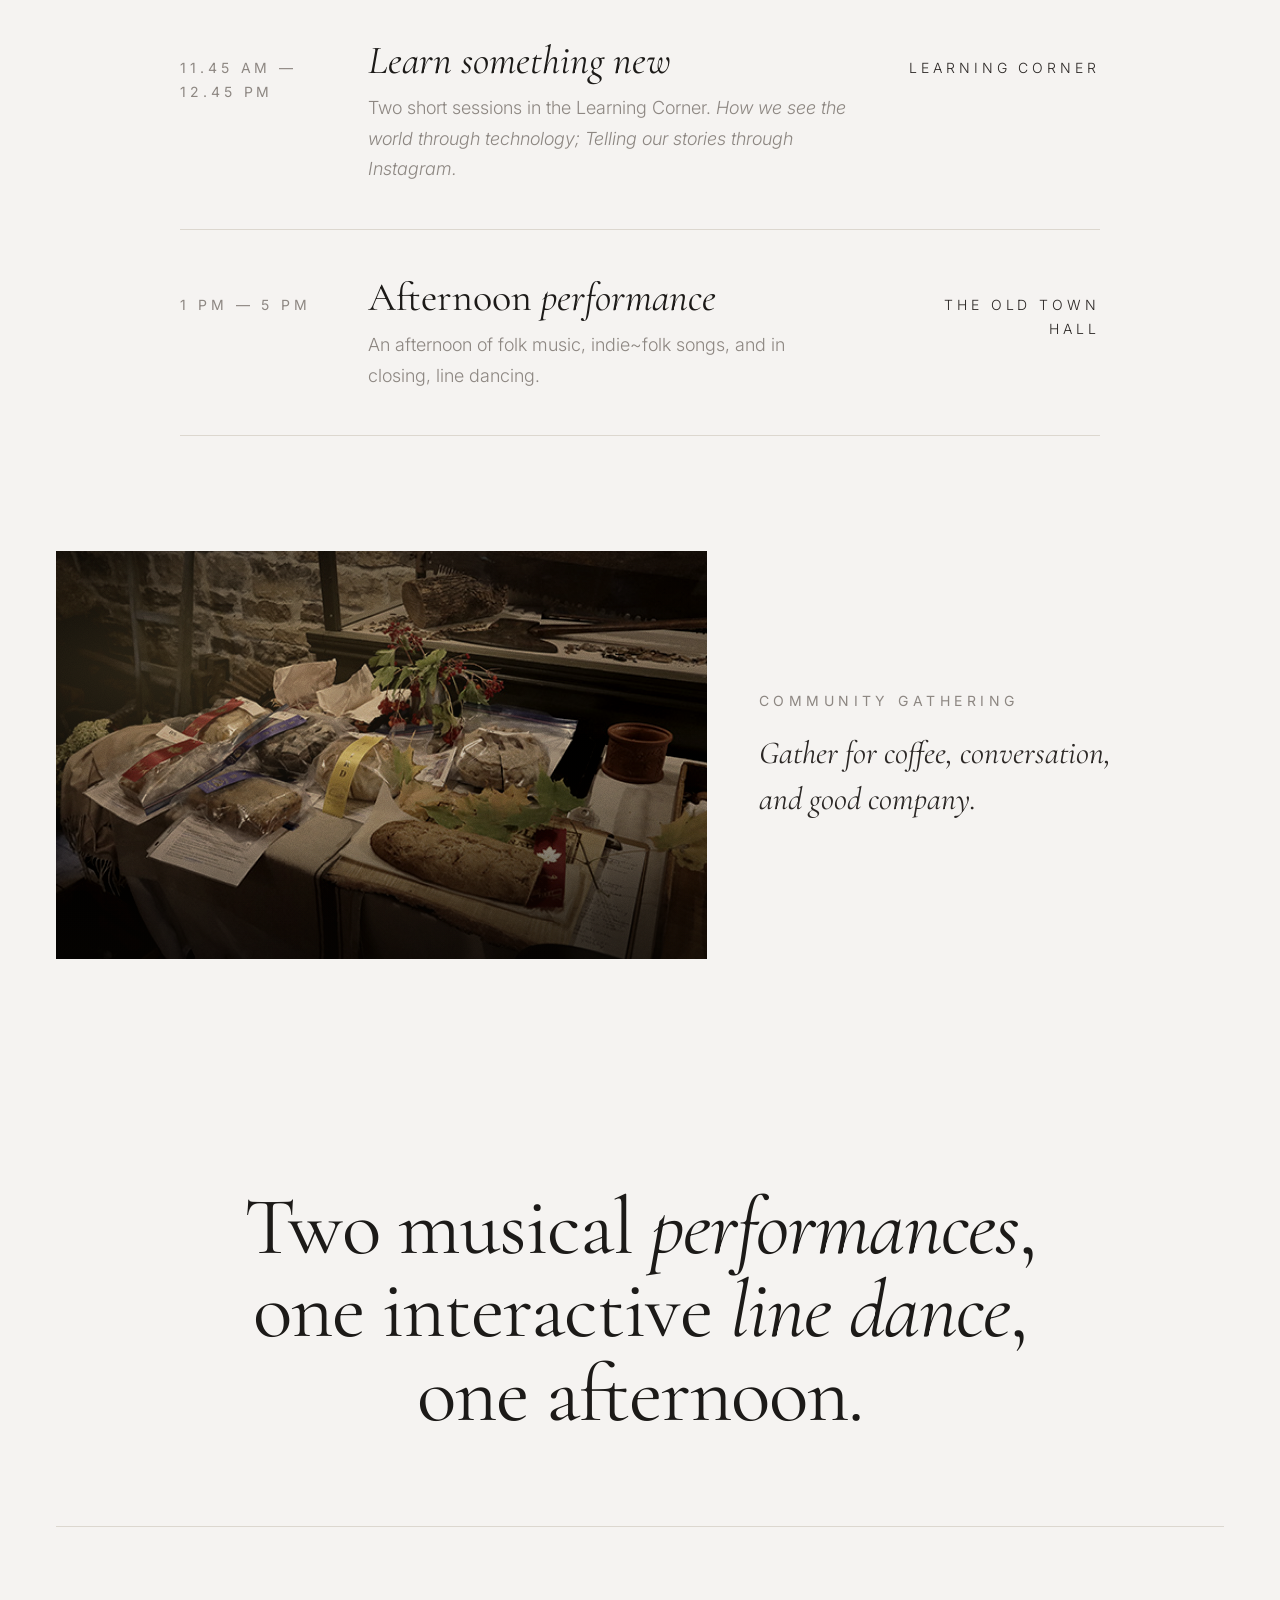
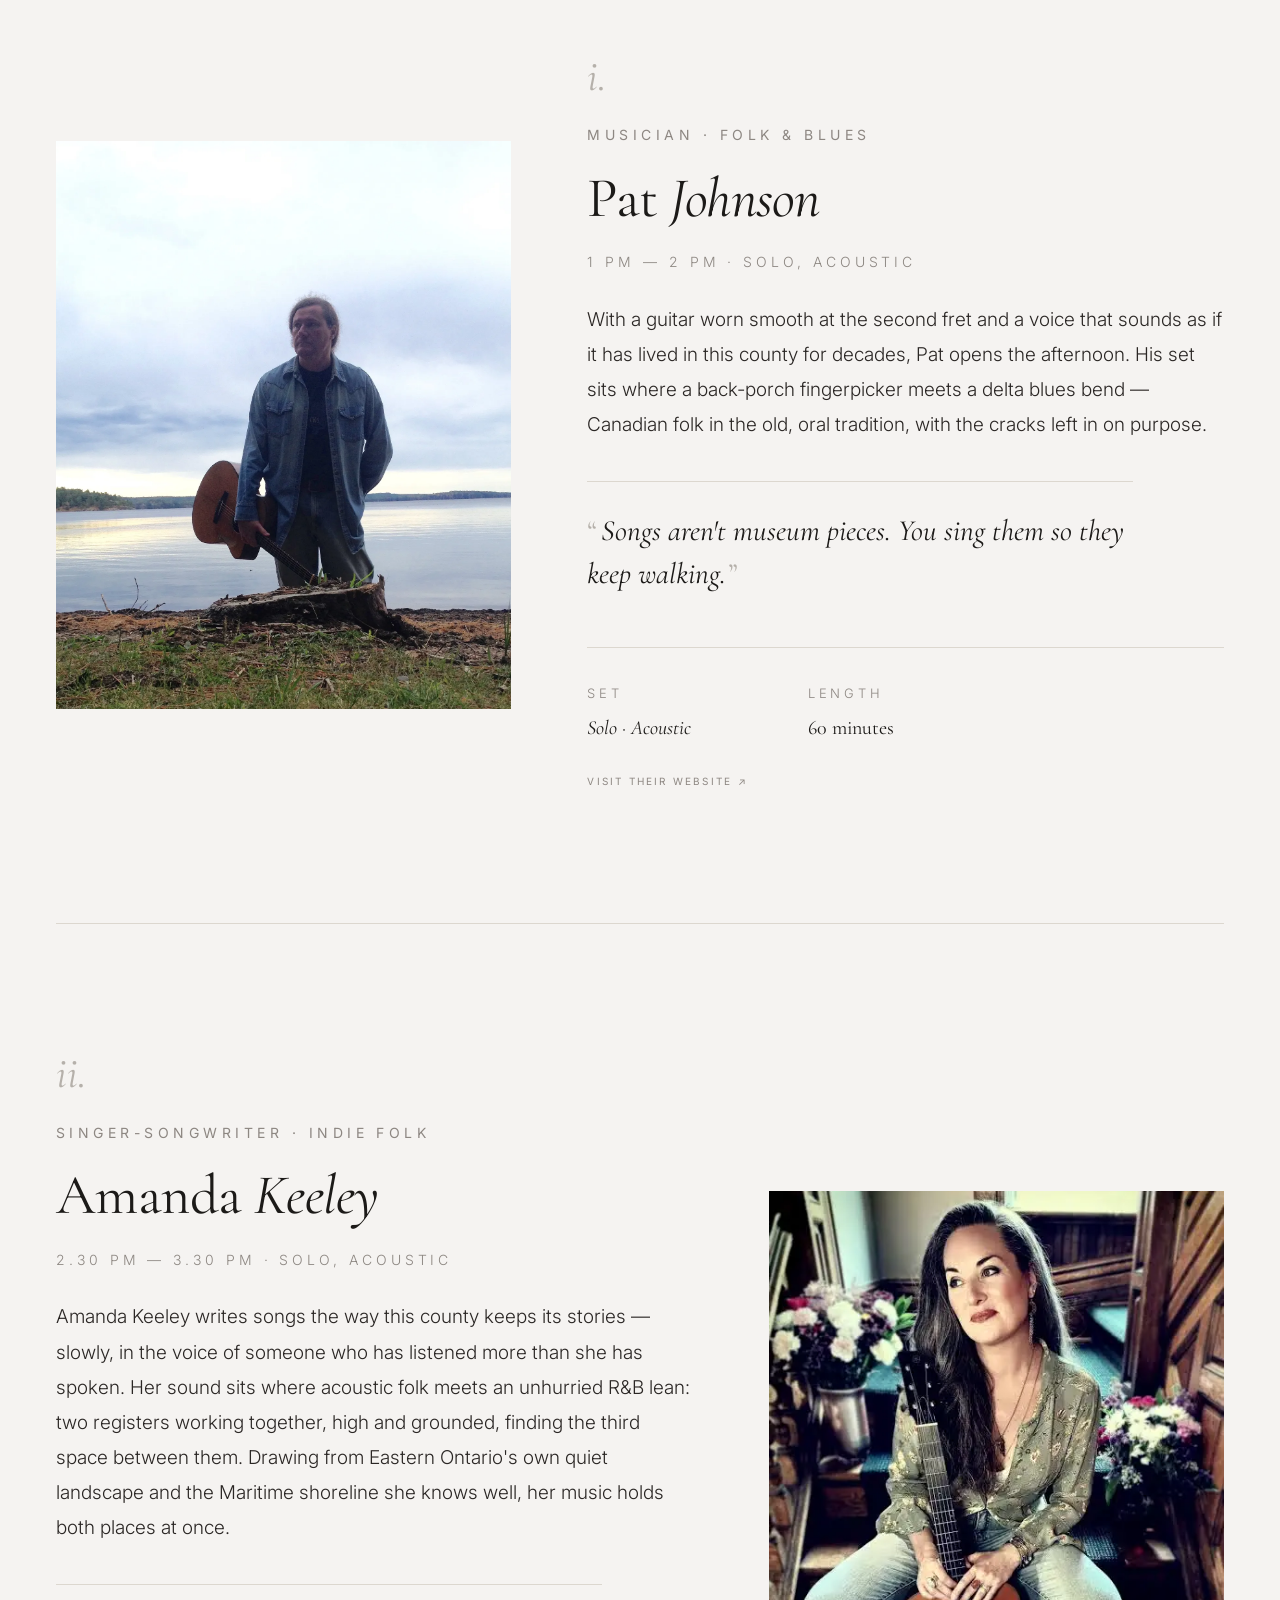
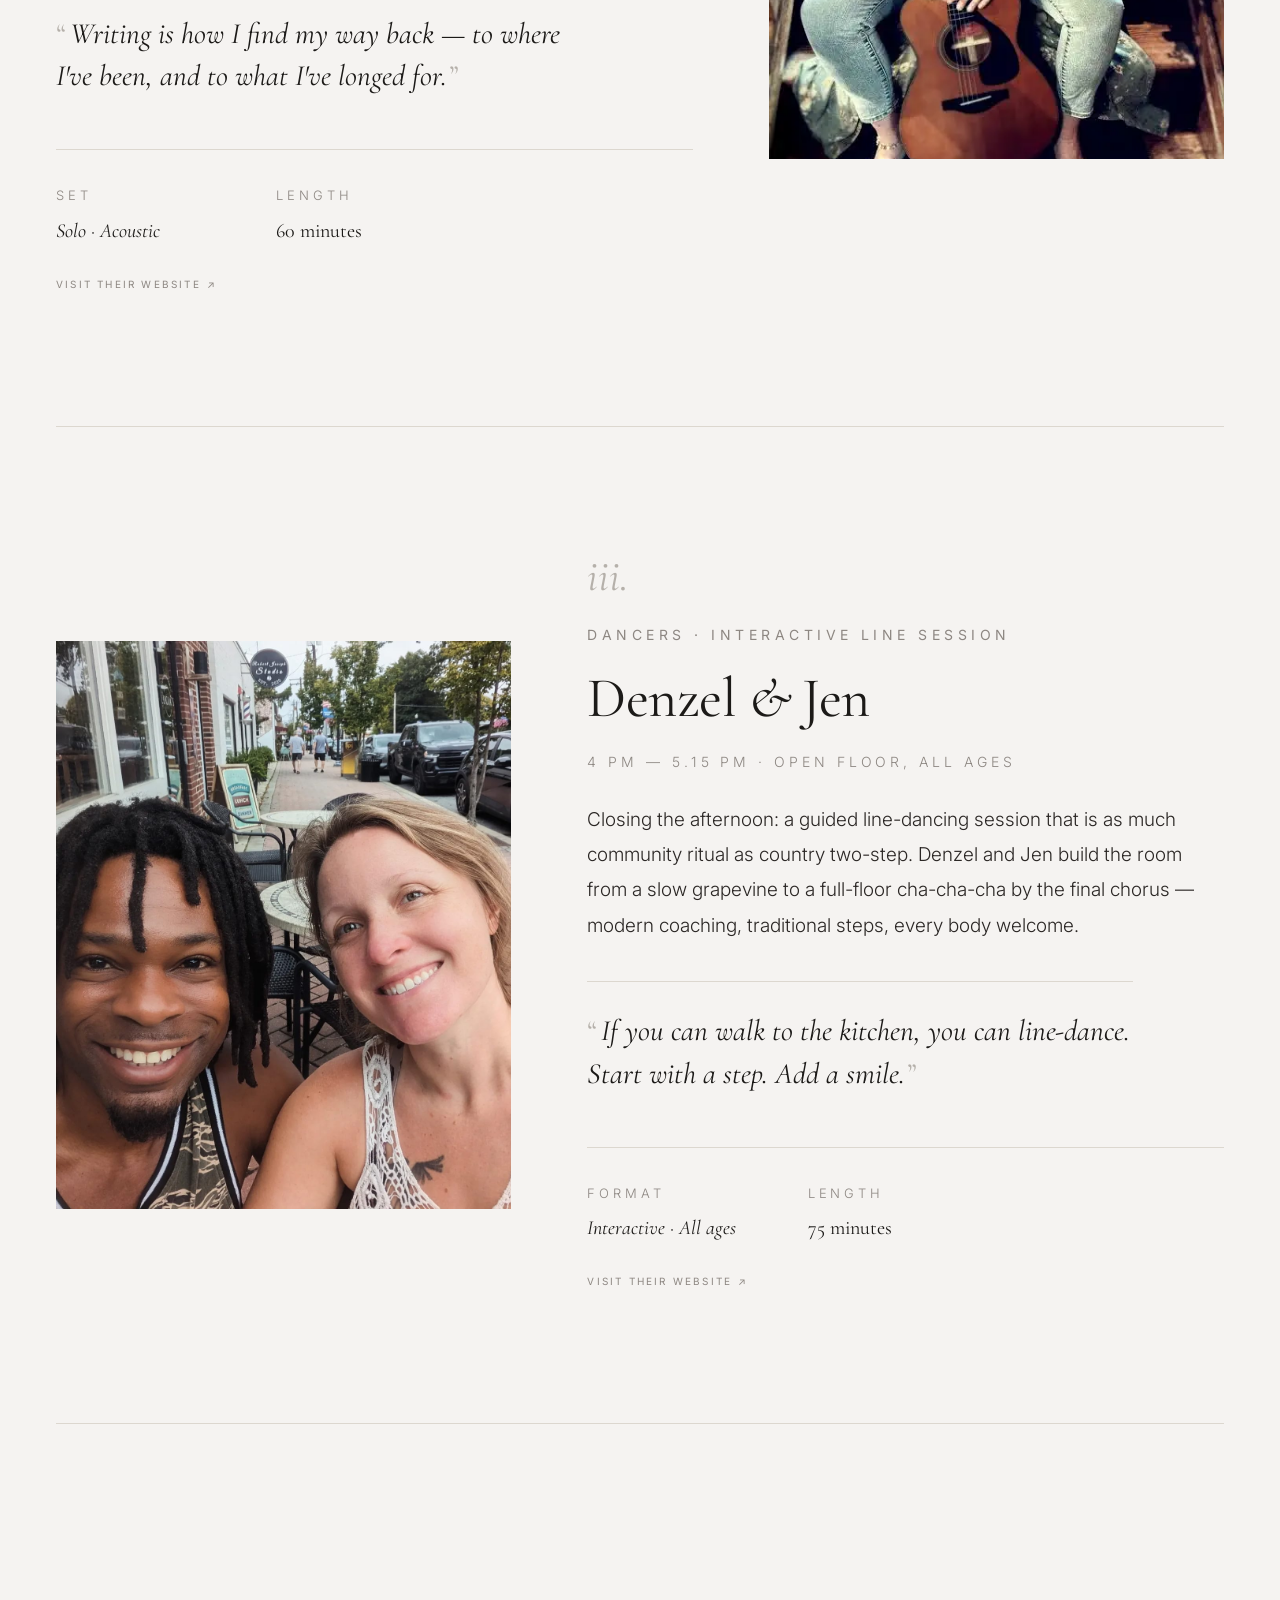
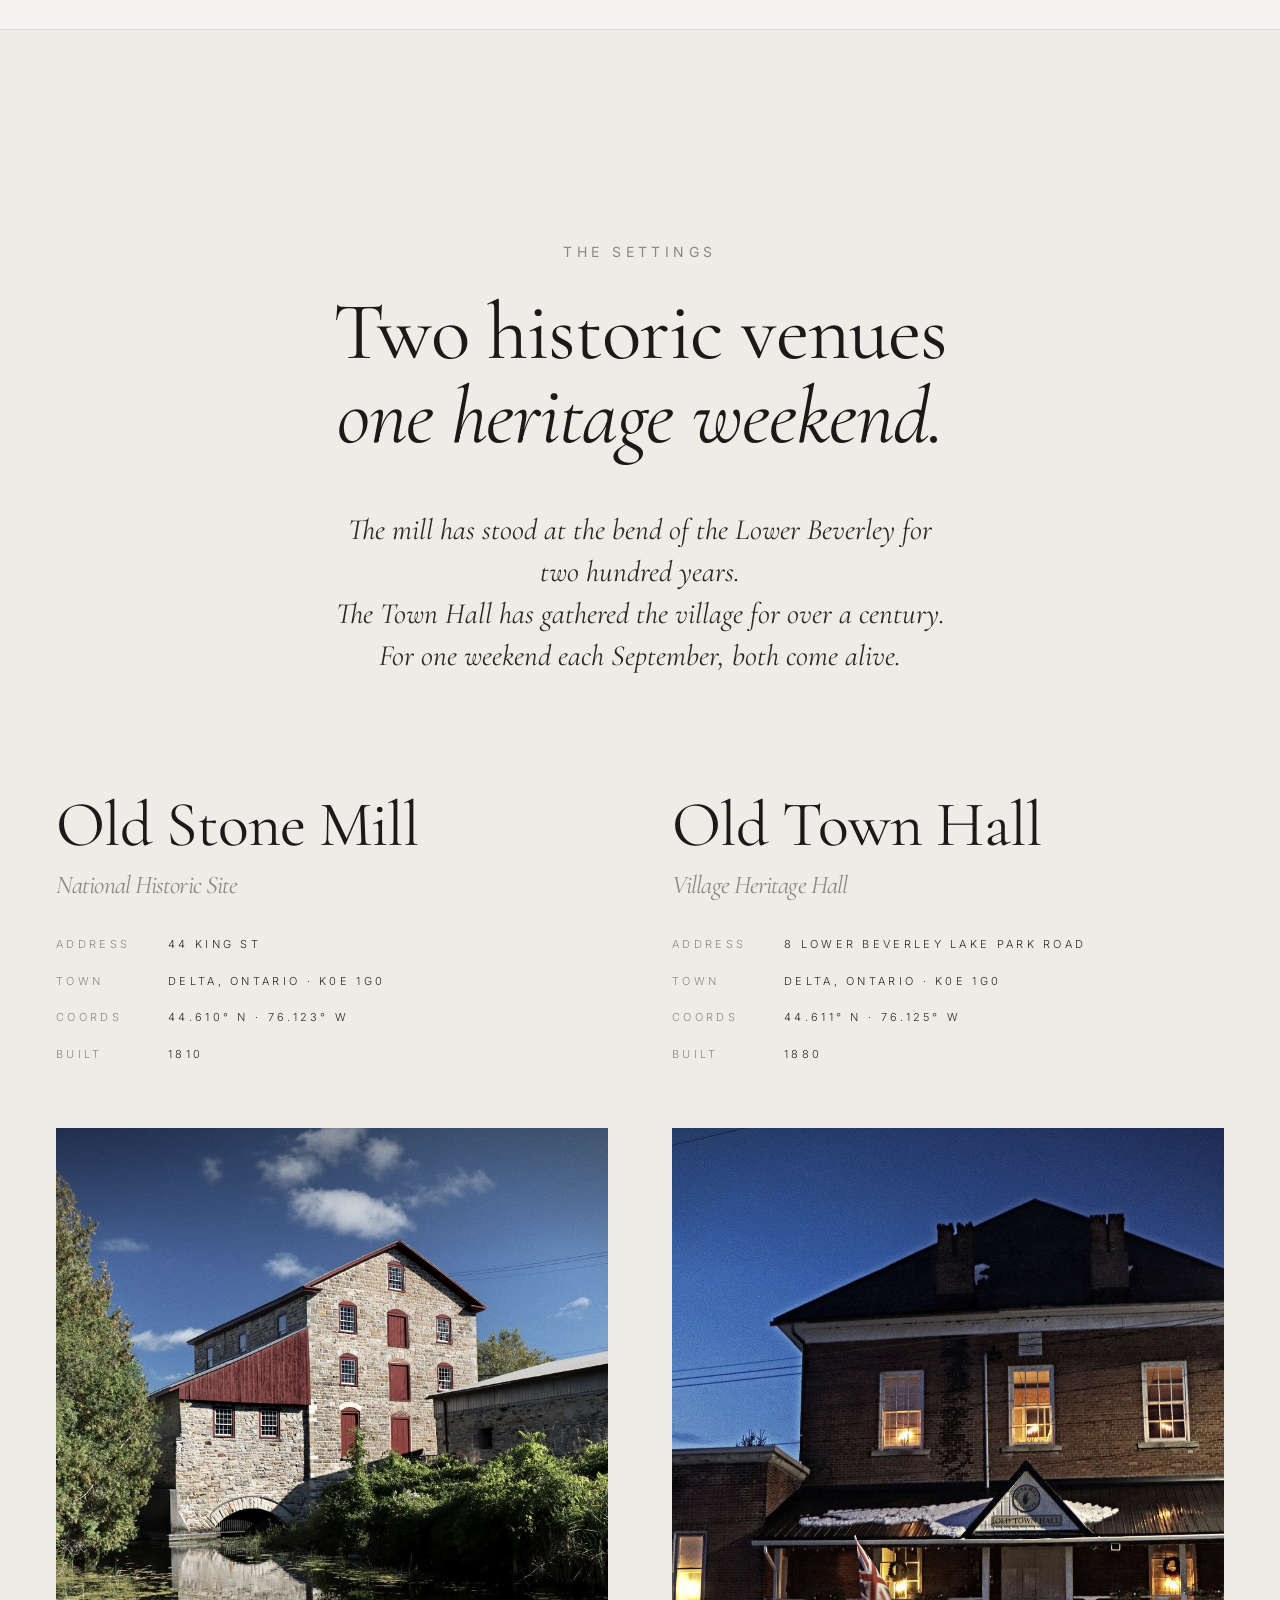
==== commit 02b1d2b5: "Add interior mill photo tour and refresh hero imagery Adds an "Inside the Mill" photographic section" ====
--- a/index.html
+++ b/index.html
@@ -124,11 +124,11 @@
              alt="The Old Stone Mill emerging from morning mist on an early autumn day"
              loading="lazy" style="object-position: 50% 40%">
         <img class="hero-slide"
-             src="images/Blacksmith_Shop.jpg"
+             src="DeltaMill2026/DeltaMillDawn4731.jpg"
              alt="A glowing iron blade at the forge — blacksmithing demonstration, Delta Harvest Festival"
              loading="lazy" style="object-position: 50% 52%">
         <img class="hero-slide"
-             src="images/the-mill.jpg"
+             src="images/Blacksmith_Shop.jpg"
              alt="The Old Town Hall interior looking from the stage — columns, pine floor, and soft window light"
              loading="lazy" style="object-position: 50% 36%">
       </div>
@@ -202,7 +202,7 @@
       <a href="#saturday" class="we-card reveal">
         <div class="plate t-stone ar-tall plate-mill-day">
           <img class="we-card-img"
-               src="images/old-stone-mill-day.jpg"
+               src="DeltaMill2026/DeltaMill4709.jpg"
                alt="The Old Stone Mill on a clear autumn day, stone walls and red trim reflected in the millstream below"
                style="object-position: 50% 46%">
         </div>
@@ -597,7 +597,7 @@
           <div class="plate t-ink plate-mill-venue">
             <div class="mill-venue-slides">
               <img class="mill-venue-slide active"
-                   src="images/old-stone-mill.jpg"
+                   src="DeltaMill2026/DeltaMillMono4720.jpg"
                    alt="The Old Stone Mill at dusk, amber windows glowing, stone bridge and stream in the foreground"
                    style="object-position: 50% 46%">
               <img class="mill-venue-slide"
@@ -609,7 +609,7 @@
                    alt="The Old Stone Mill reflected in the glassy millpond on a summer morning"
                    loading="lazy" style="object-position: 48% 54%">
               <img class="mill-venue-slide"
-                   src="images/gallery/ext-misty.jpg"
+                   src="DeltaMill2026/DeltaMill4707.jpg"
                    alt="The Old Stone Mill emerging from morning mist, stone walls and soft autumn light"
                    loading="lazy" style="object-position: 50% 50%">
             </div>
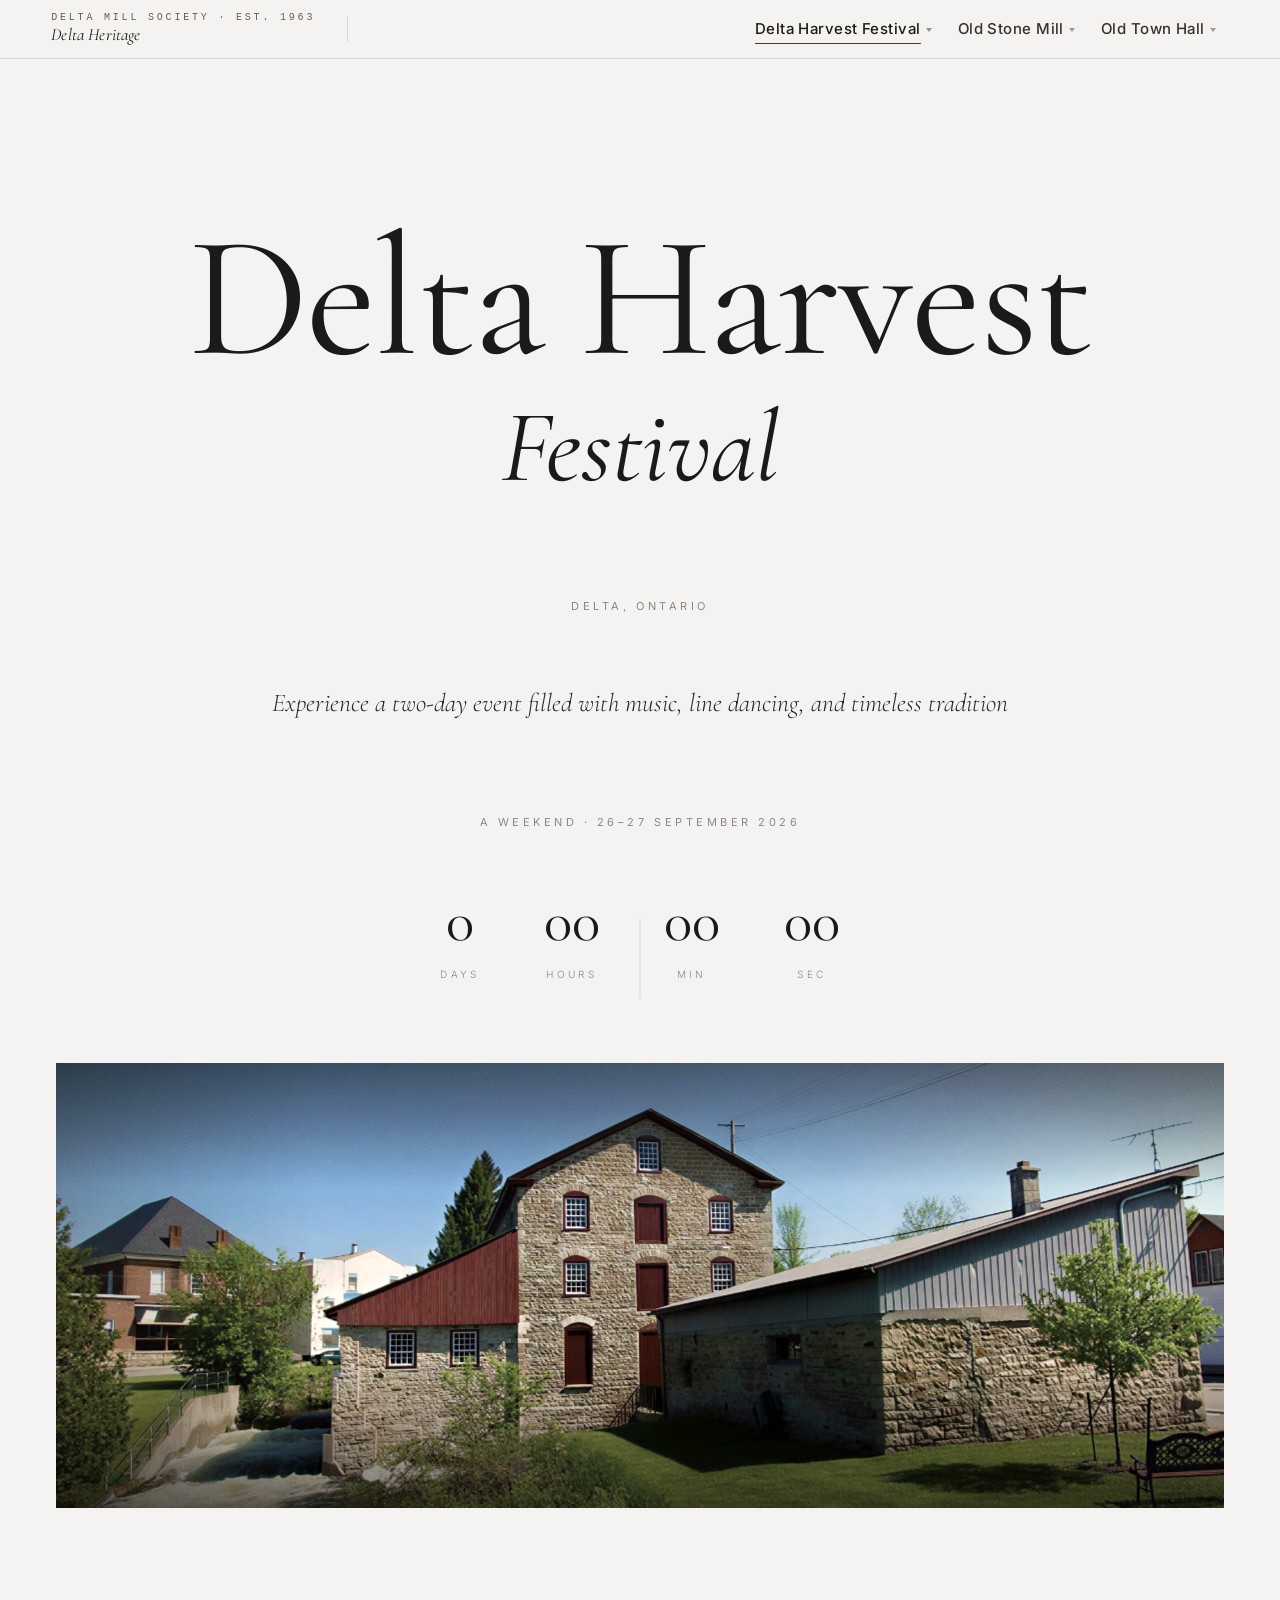
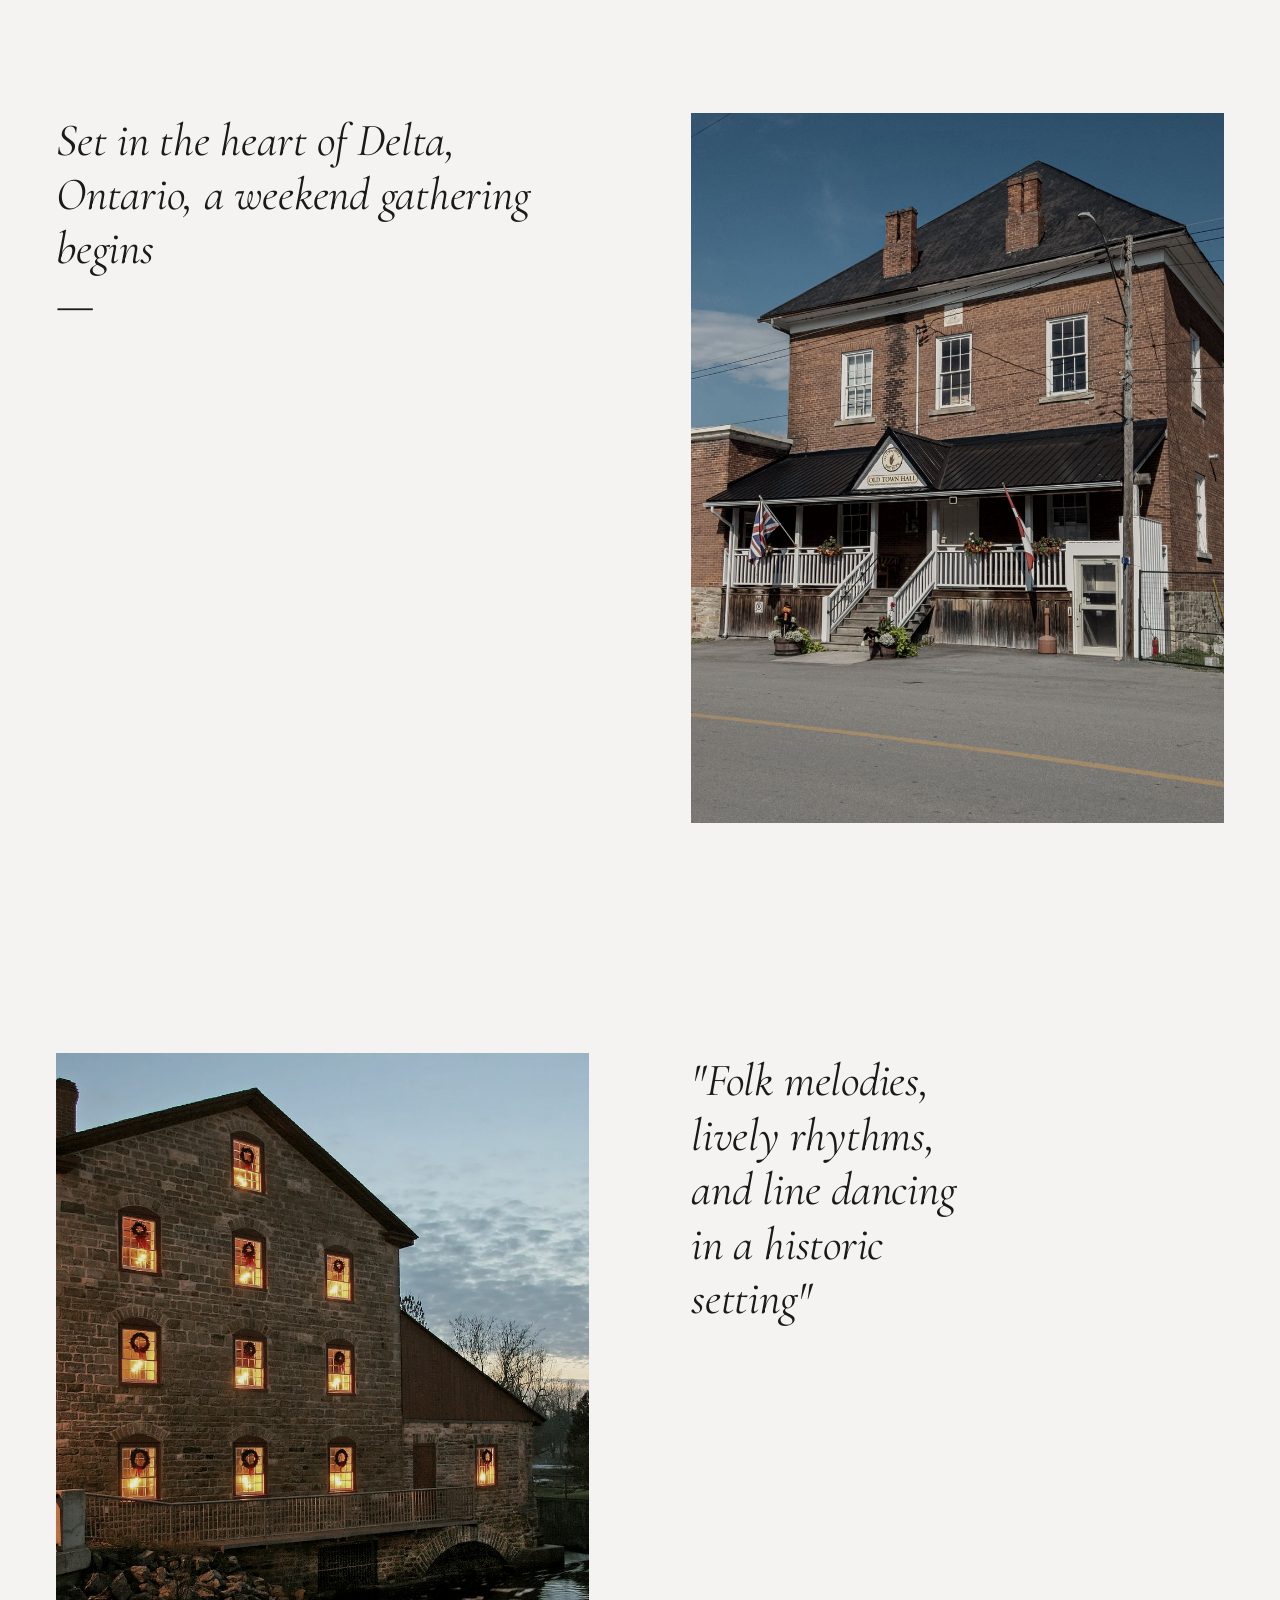
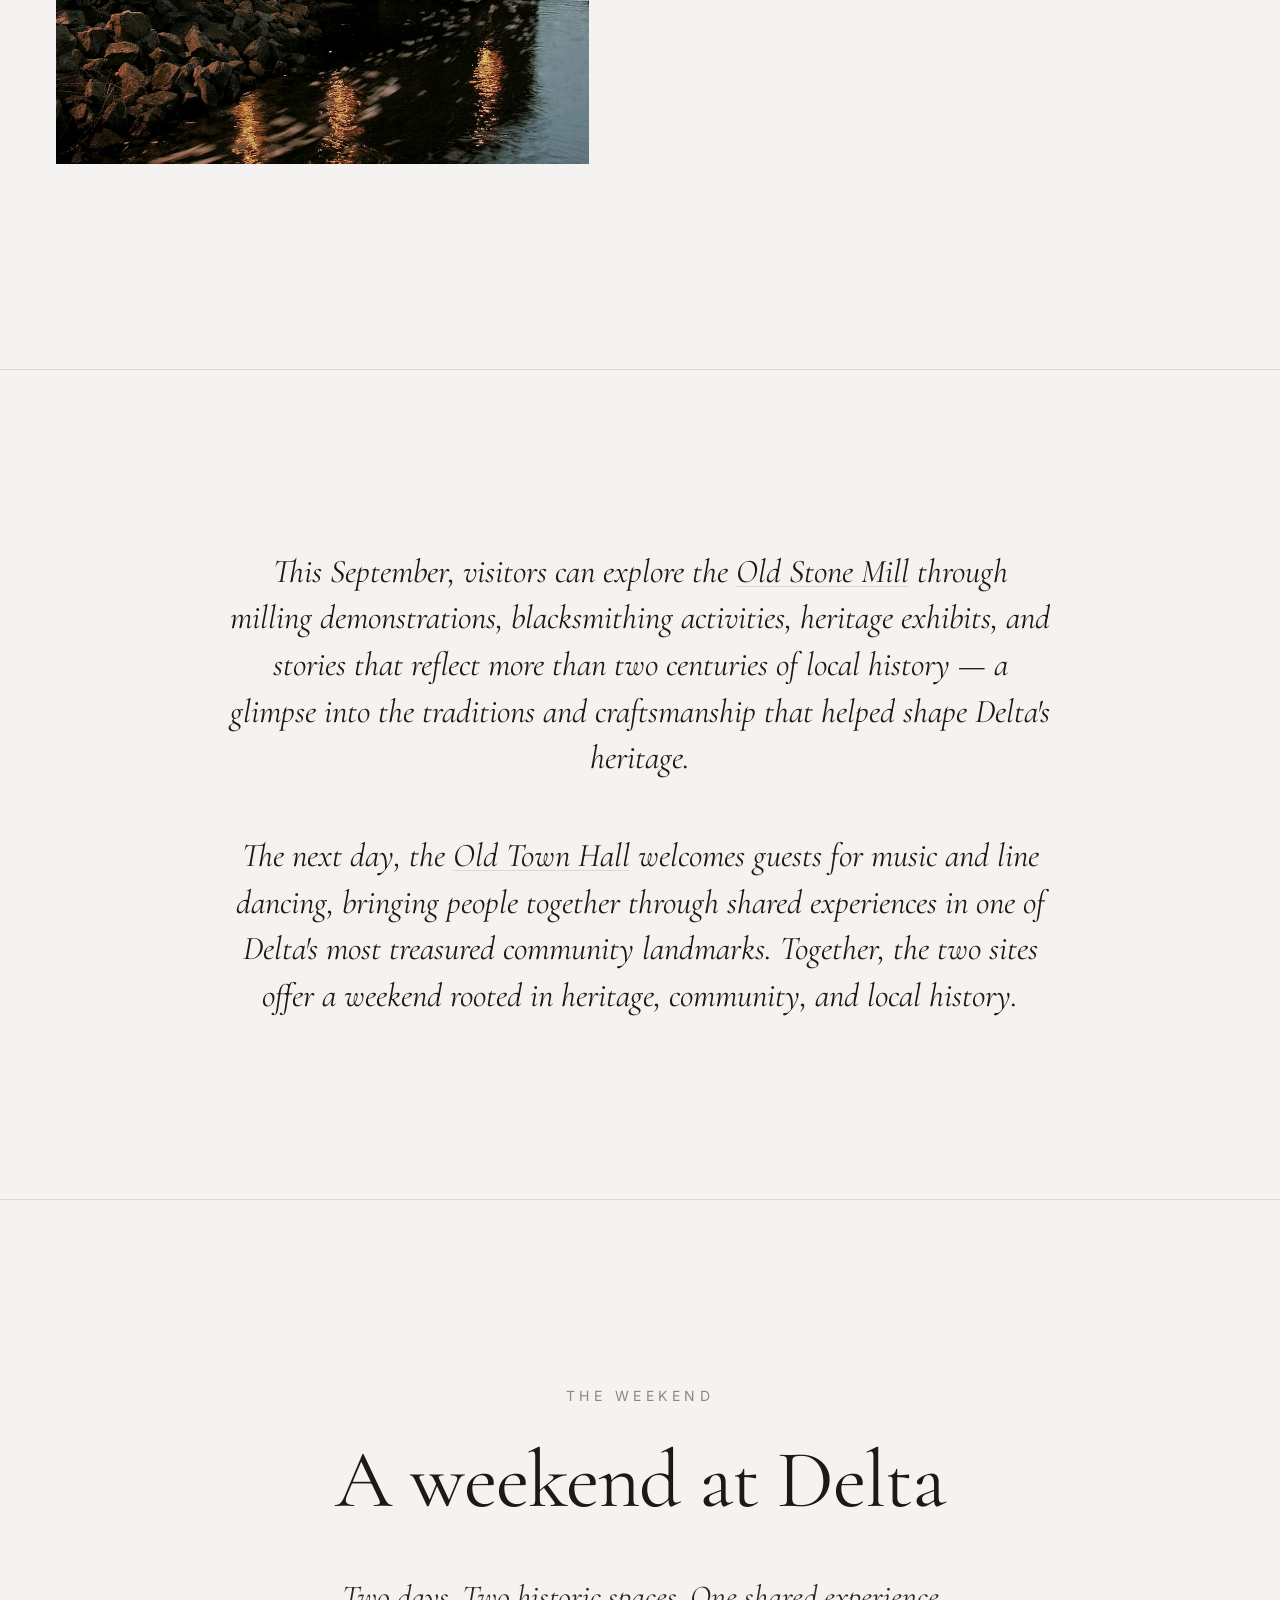
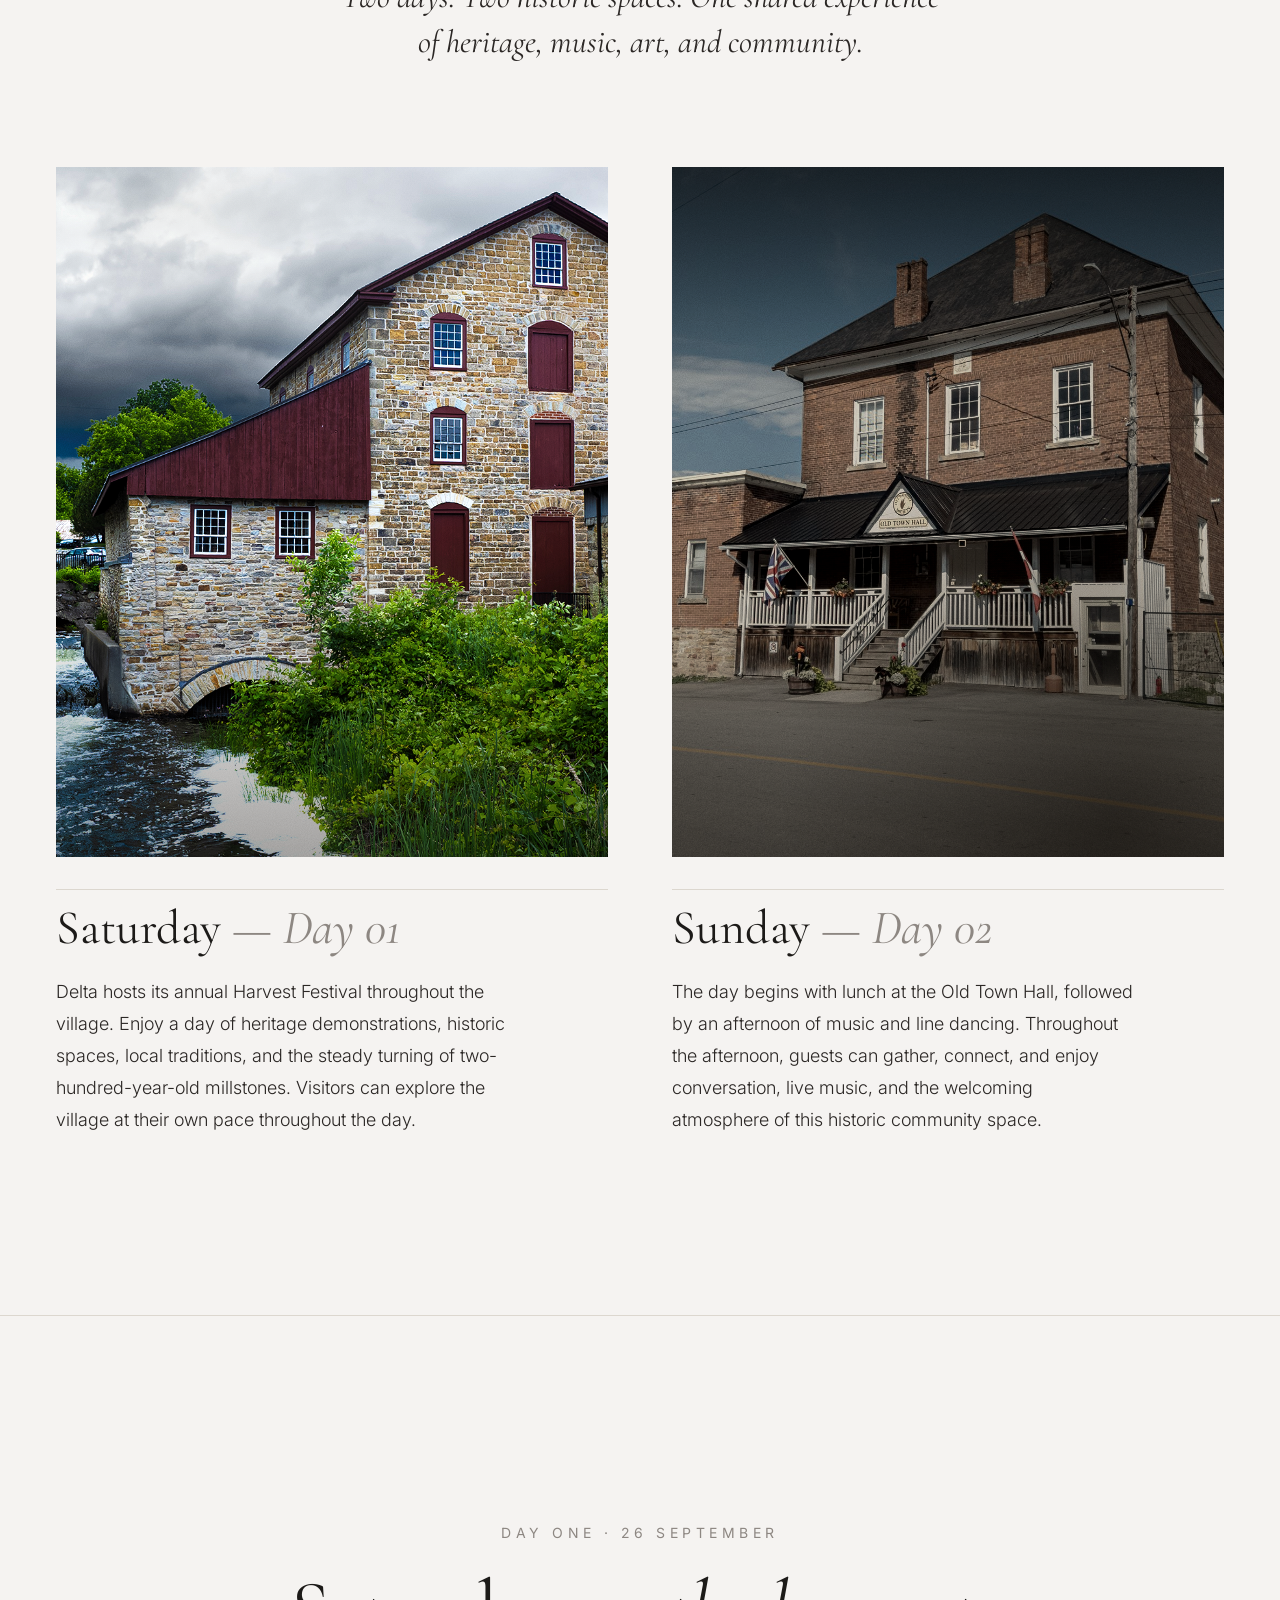
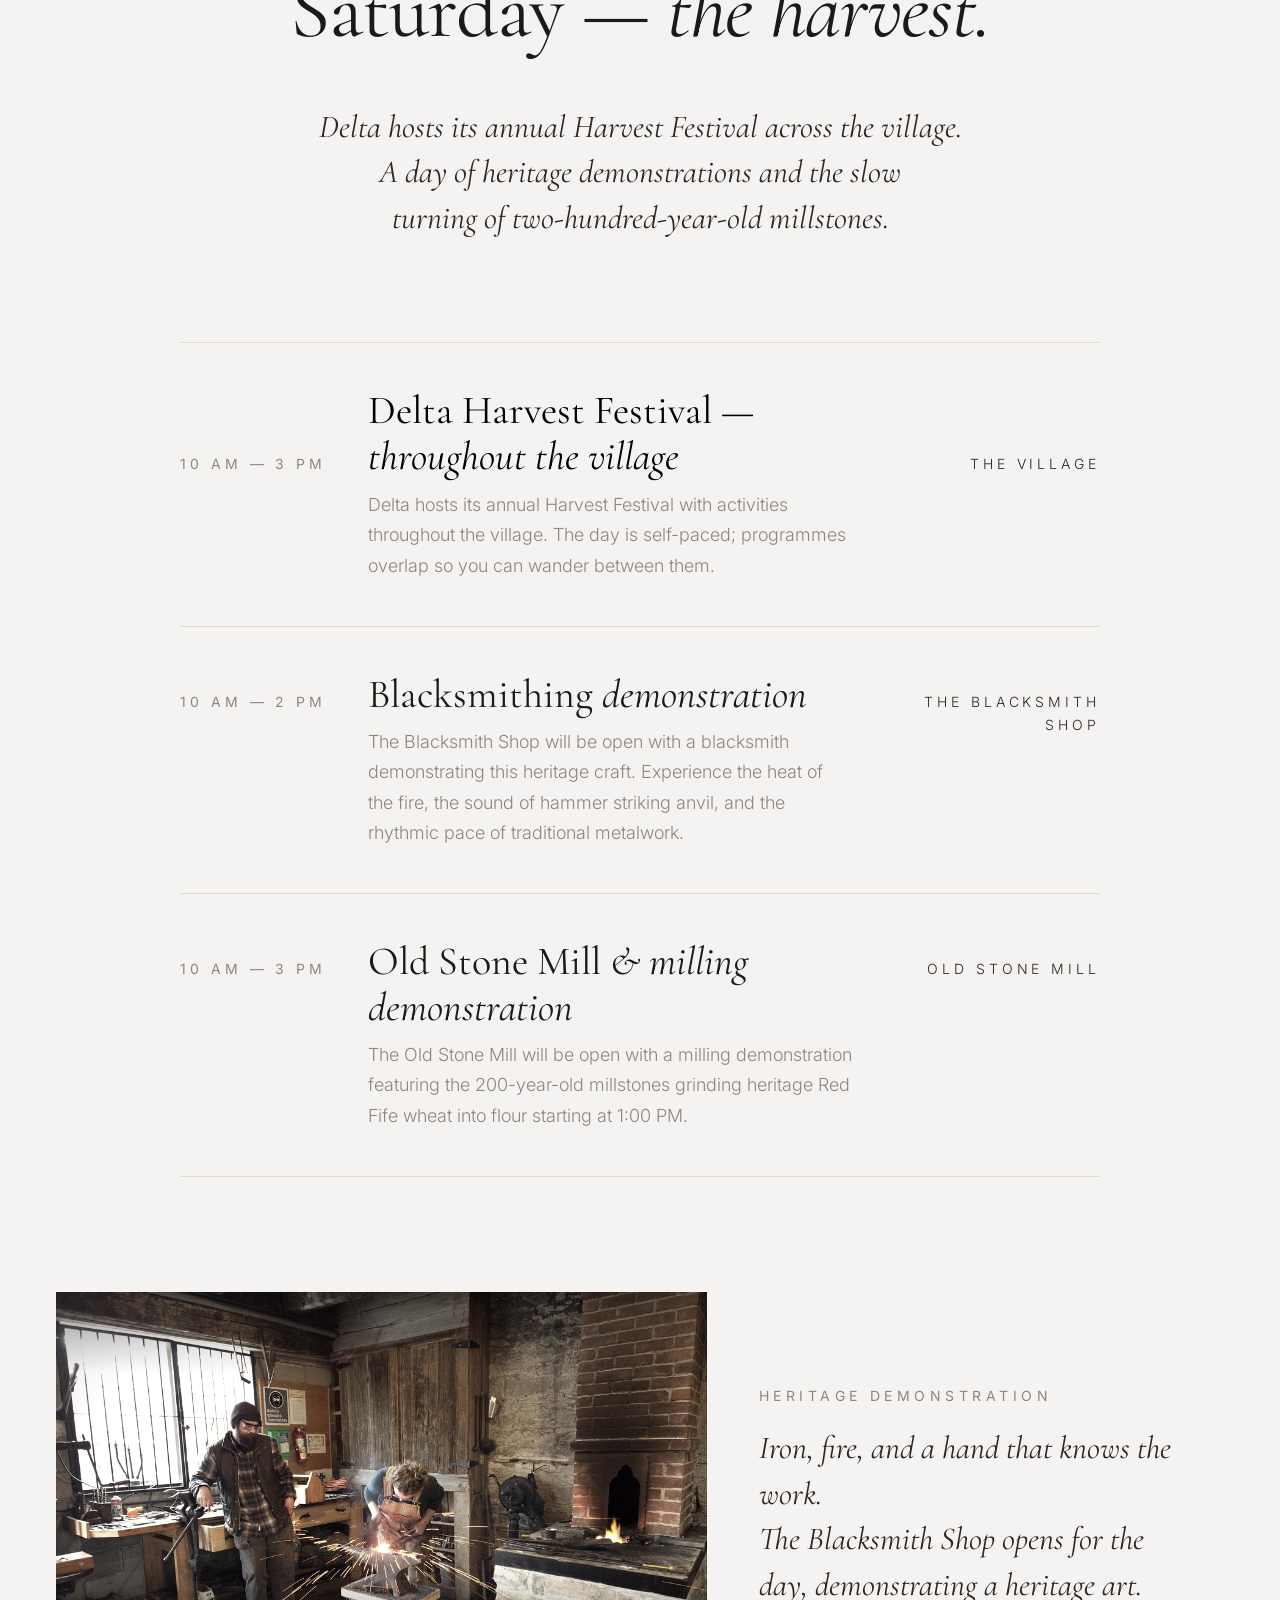
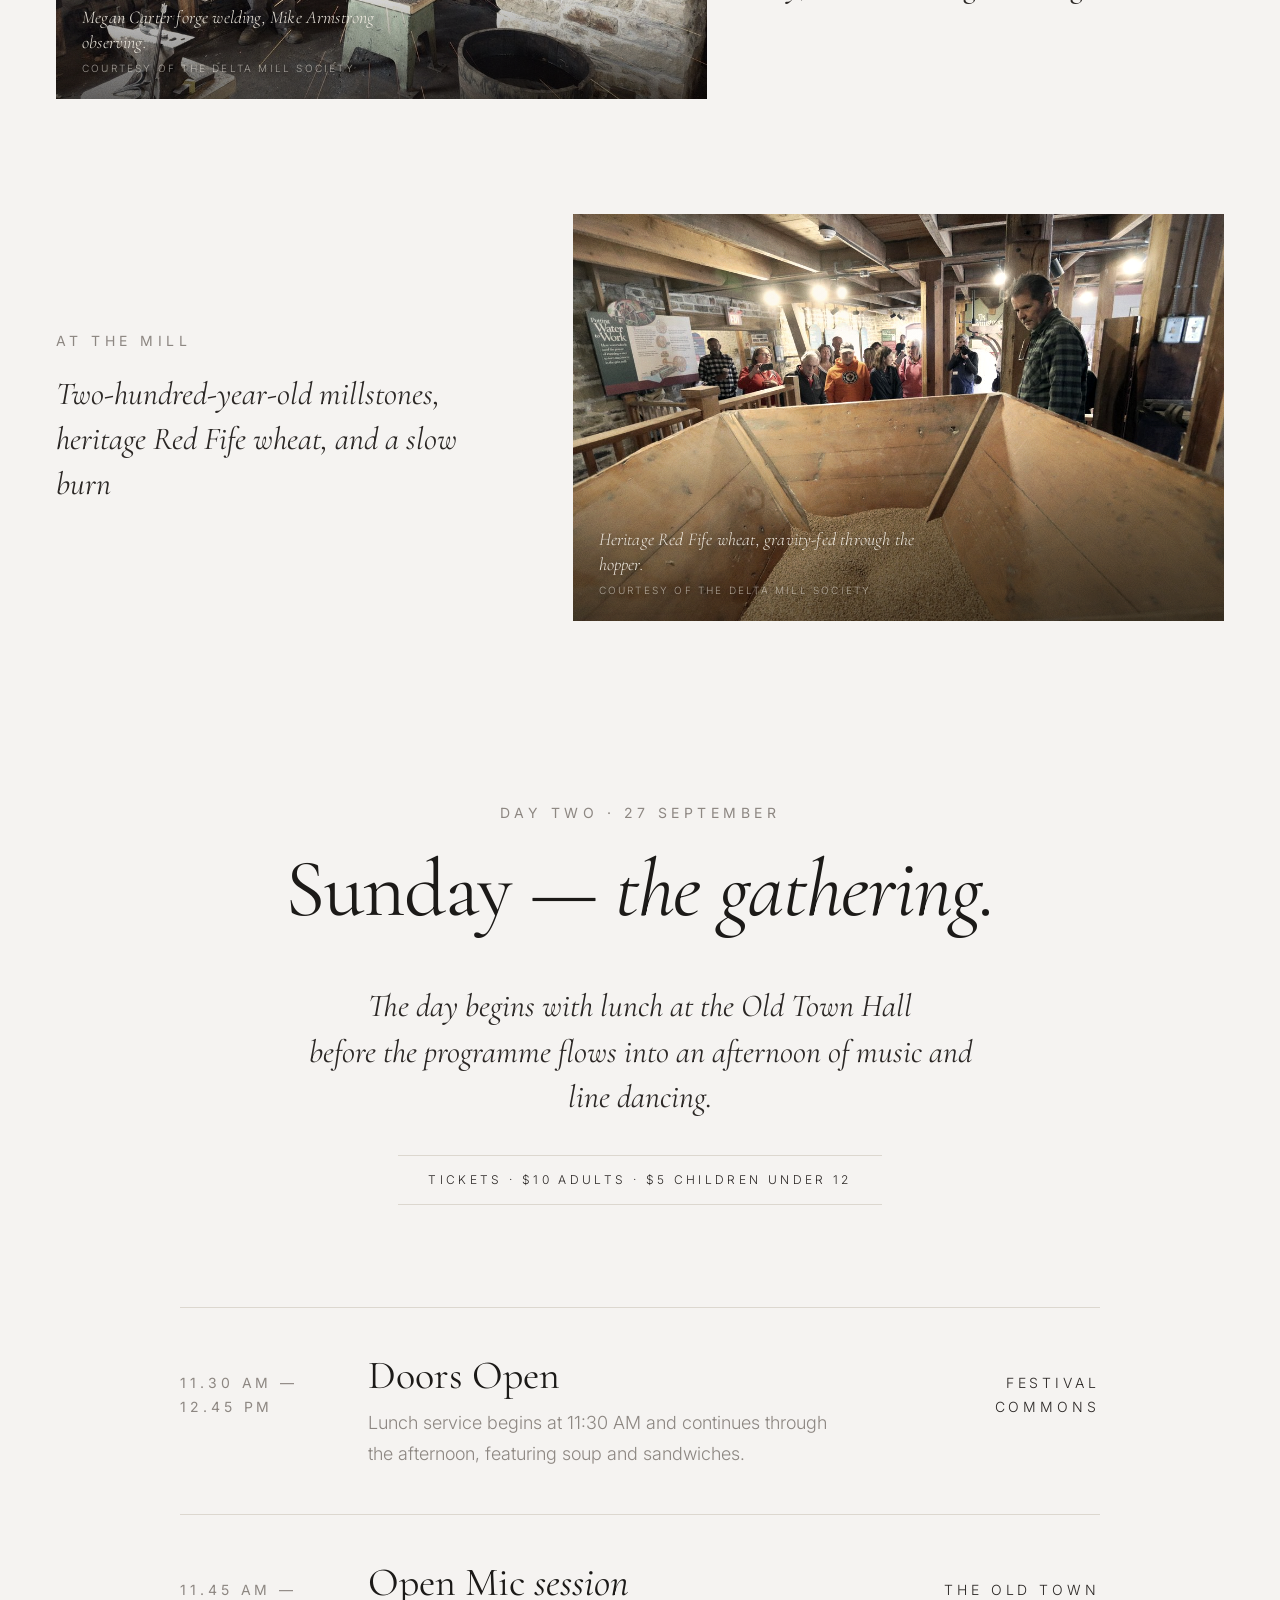
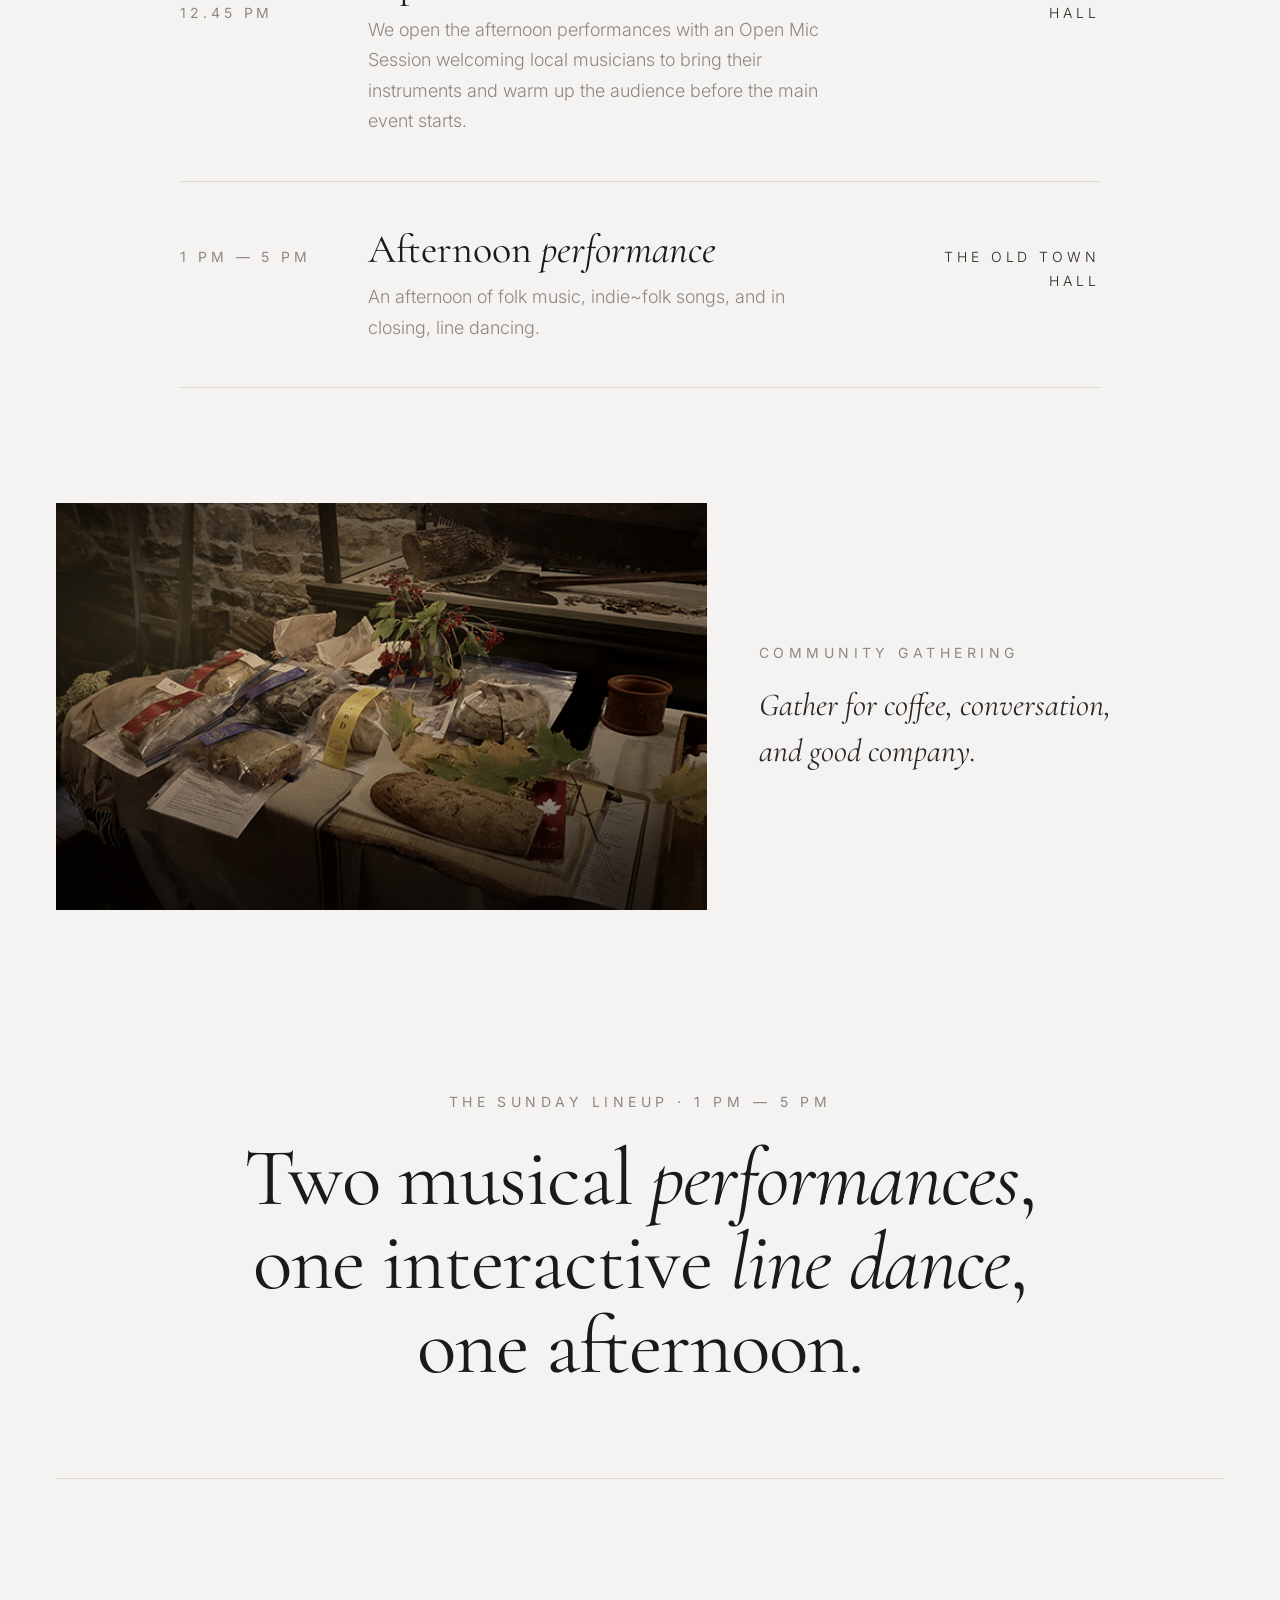
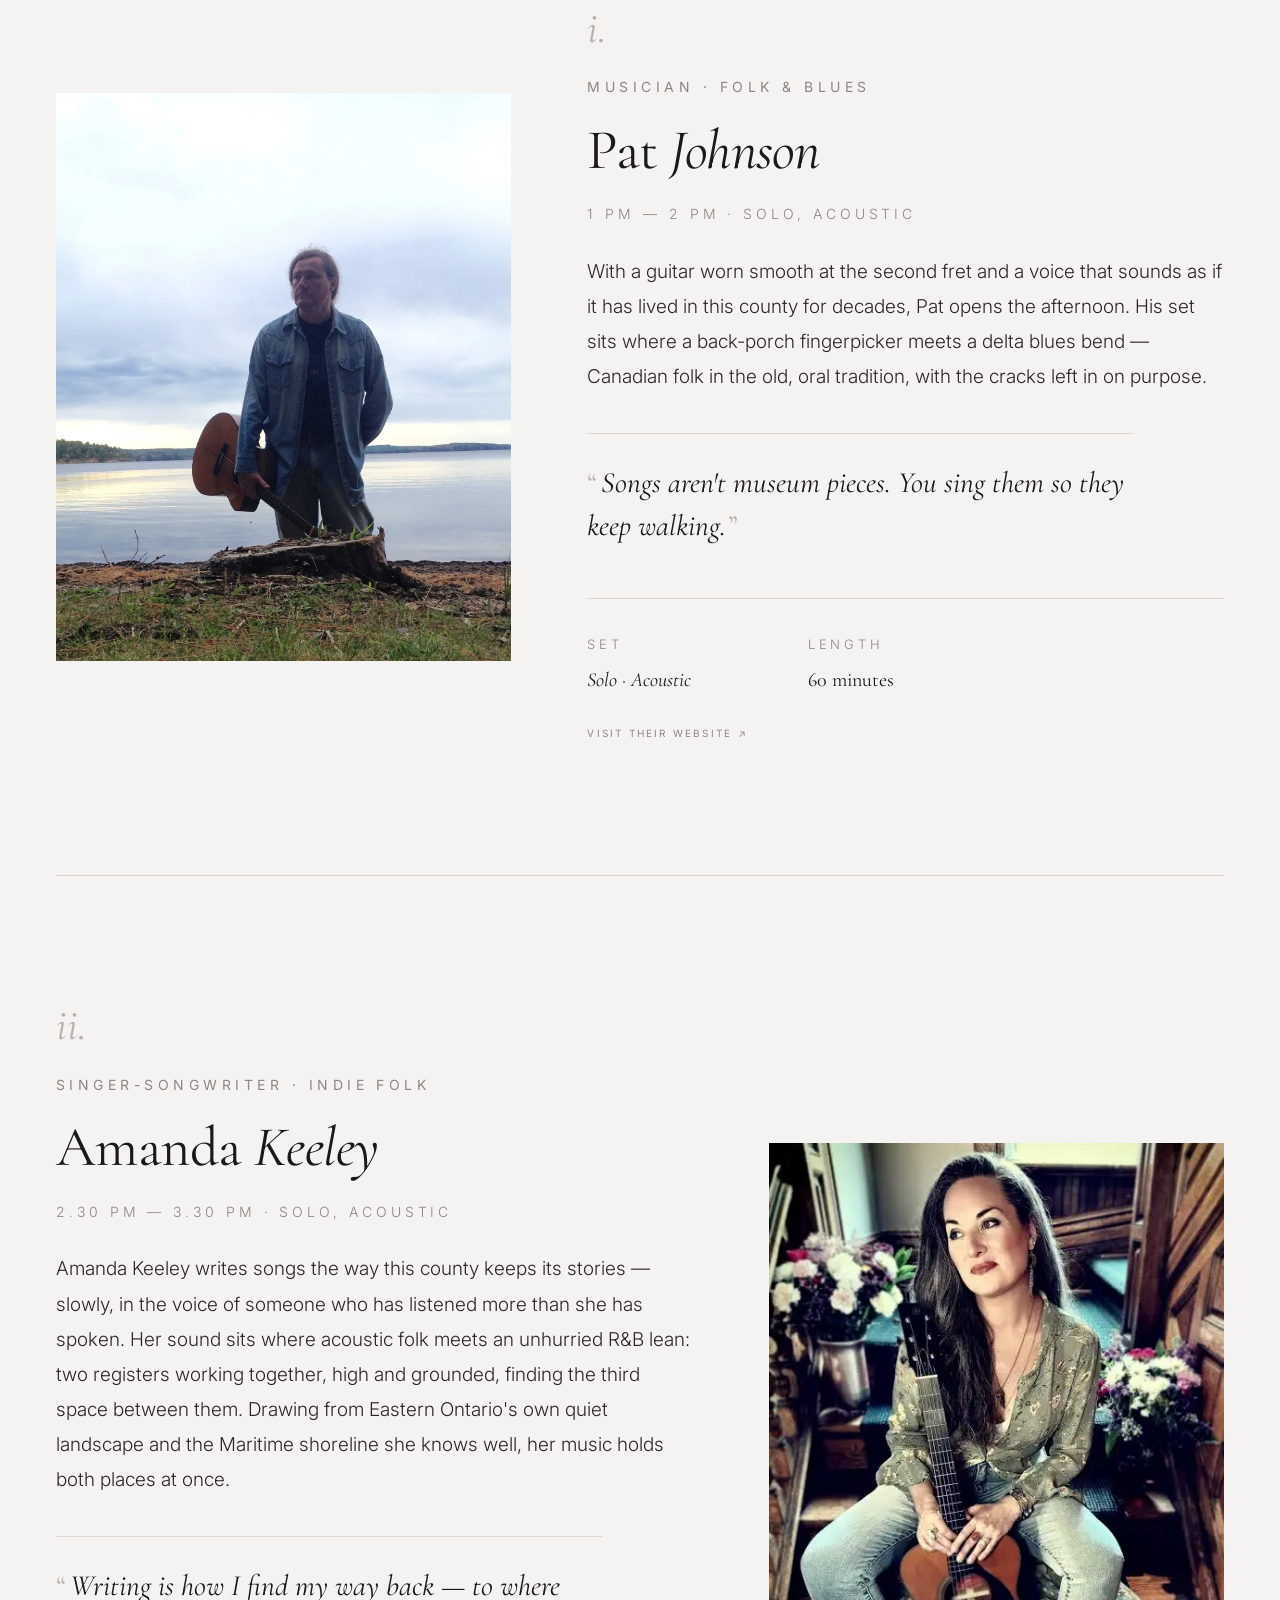
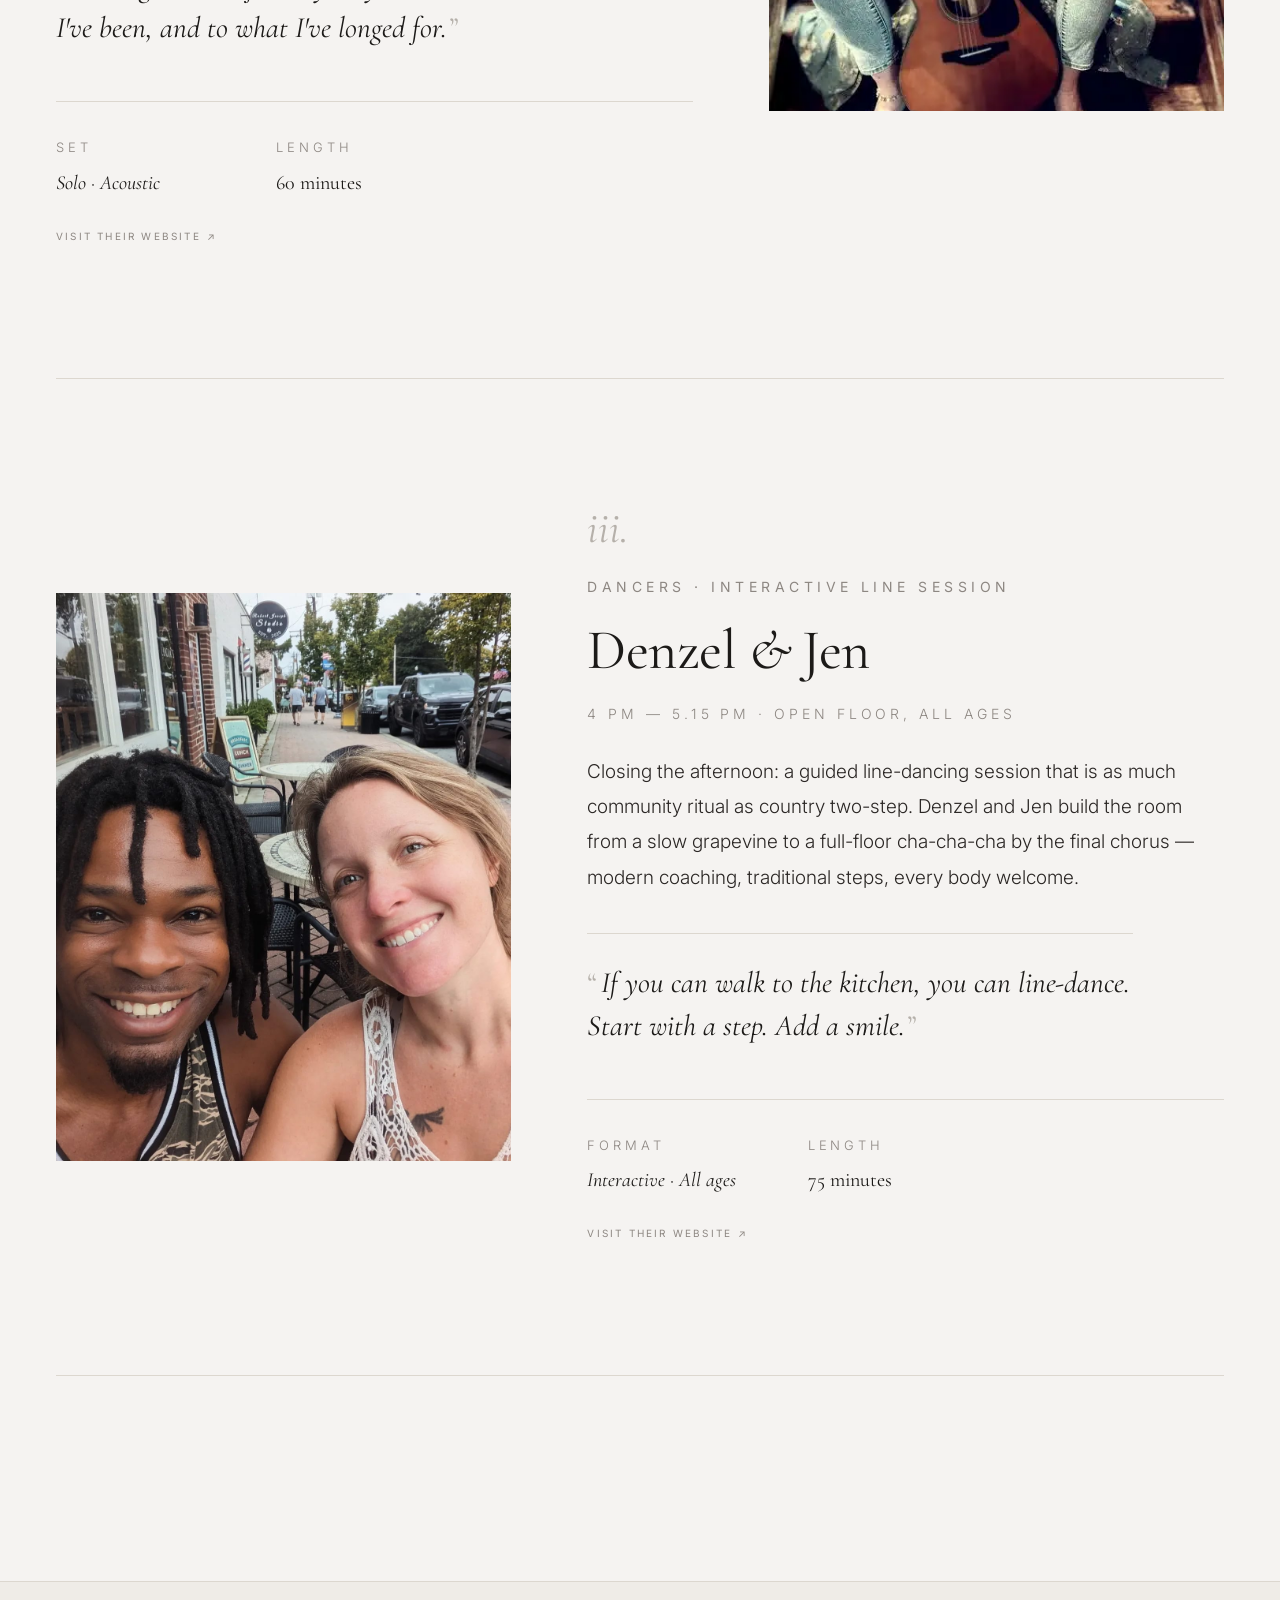
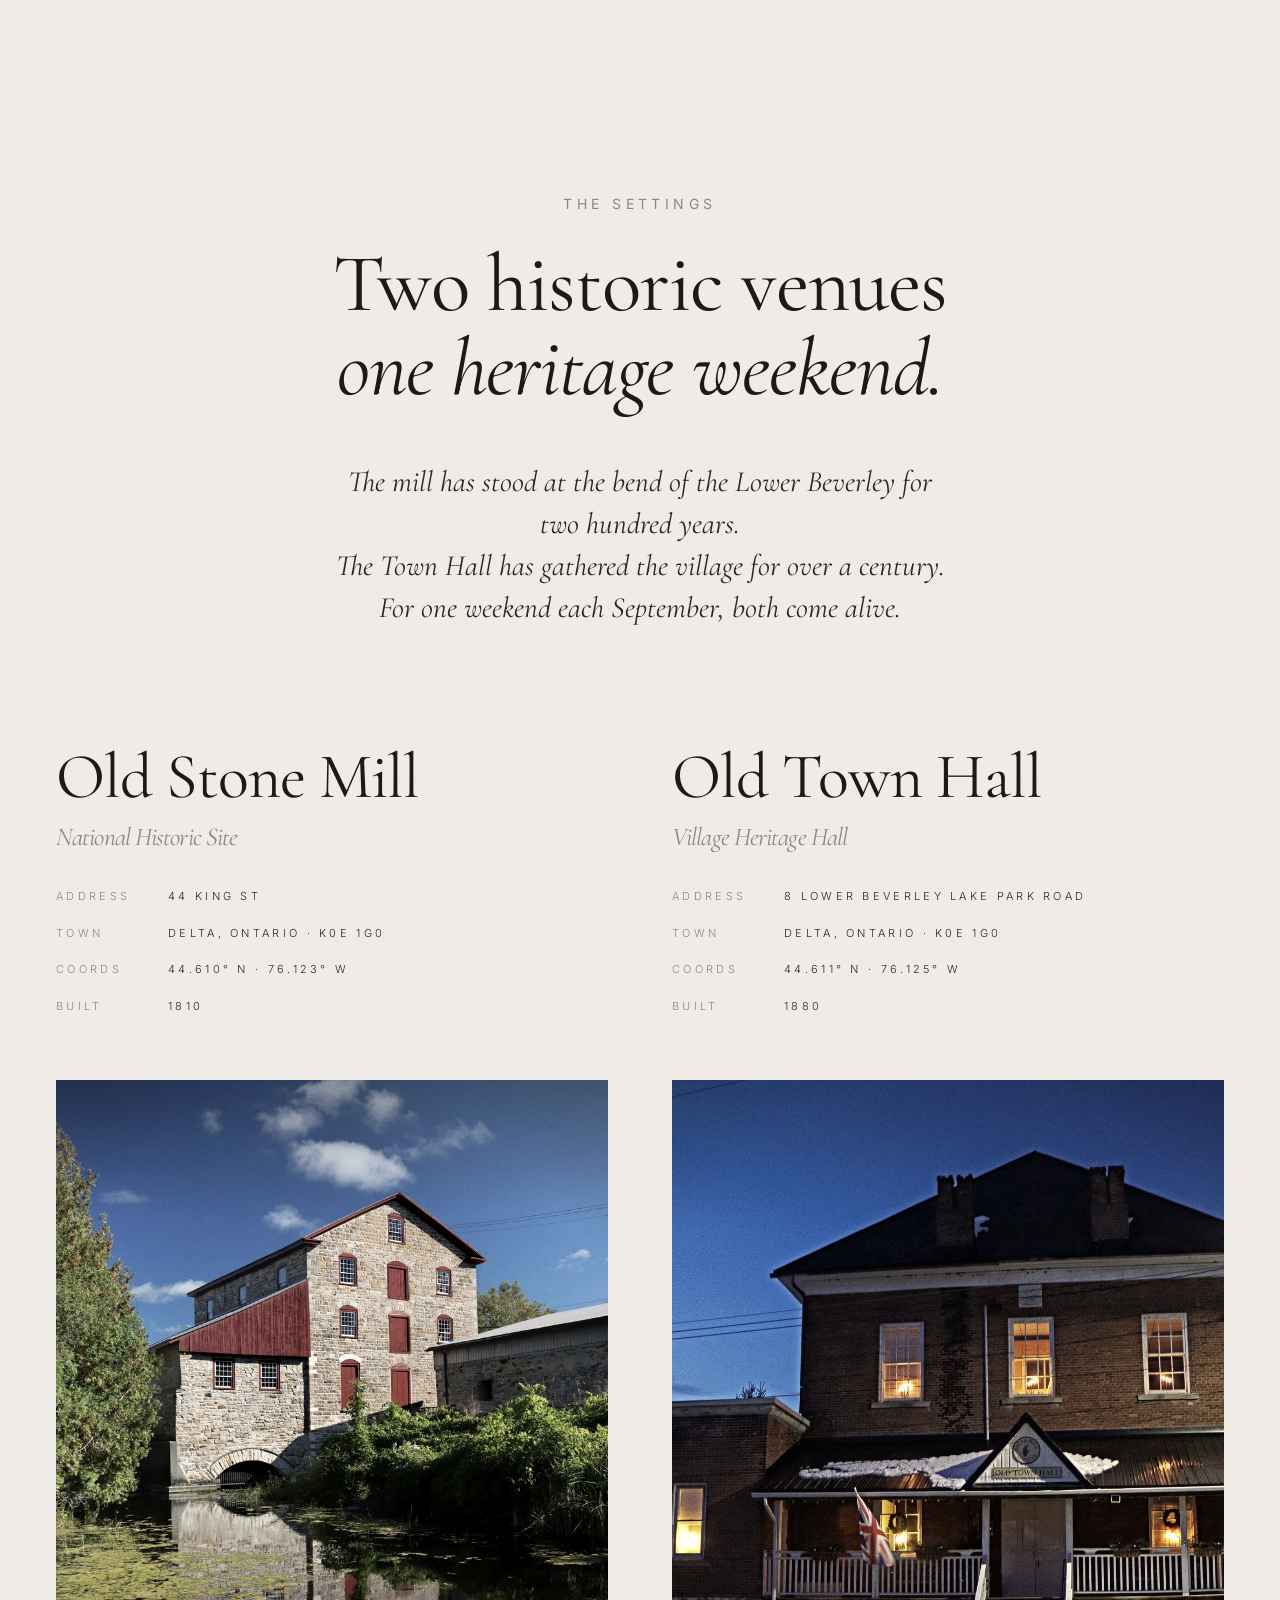
==== commit 4b1232b3: "Replace Sunday Learning Corner with Open Mic session Removes all Lunch & Learn / Learning Corner cop" ====
--- a/index.html
+++ b/index.html
@@ -178,7 +178,7 @@
   <div class="wrap">
     <div class="im-top reveal">
       <p>This September, visitors can explore the <a href="#saturday">Old Stone Mill</a> through milling demonstrations, blacksmithing activities, heritage exhibits, and stories that reflect more than two centuries of local history — a glimpse into the traditions and craftsmanship that helped shape Delta's heritage.</p>
-      <p>The next day, the <a href="#sunday">Old Town Hall</a> welcomes guests for music, line dancing, and Lunch &amp; Learn sessions, bringing people together through shared experiences in one of Delta's most treasured community landmarks. Together, the two sites offer a weekend rooted in heritage, community, and local history.</p>
+      <p>The next day, the <a href="#sunday">Old Town Hall</a> welcomes guests for music and line dancing, bringing people together through shared experiences in one of Delta's most treasured community landmarks. Together, the two sites offer a weekend rooted in heritage, community, and local history.</p>
     </div>
   </div>
 </section>
@@ -227,7 +227,8 @@
             <div class="day">Sunday <span class="it">— Day 02</span></div>
           </div>
           <p class="desc" style="margin-top:24px">
-          A lunch & learn gathering begins the day at the Old Town Hall, followed by an afternoon of music and line dancing. Throughout the afternoon, guests can gather, connect, and enjoy conversation, live music, and the welcoming atmosphere of this historic community space.
+          The day begins with lunch at the Old Town Hall, followed by an afternoon of music and line dancing. Throughout the afternoon, guests can gather, connect, and enjoy conversation, live music, and the welcoming atmosphere of this historic community space.
+          </p>
         </div>
       </a>
     </div>
@@ -390,8 +391,8 @@
         <span class="label reveal">Day Two · 27 September</span>
         <h2 class="reveal">Sunday <span class="it">— the gathering.</span></h2>
         <p class="verse reveal">
-          The day begins with lunch and a learning corner<br/>
-          before the programme flows into an afternoon of music and line dancing at the Old Town Hall.
+          The day begins with lunch at the Old Town Hall<br/>
+          before the programme flows into an afternoon of music and line dancing.
         </p>
         <p class="ticket-info reveal">Tickets · $10 adults · $5 children under 12</p>
       </div>
@@ -408,10 +409,10 @@
         <div class="sched-row reveal">
           <span class="sched-time">11.45 AM — 12.45 PM</span>
           <div>
-            <div class="sched-name"><span class="it">Learn something new</span></div>
-            <p class="sched-sub">Two short sessions in the Learning Corner. <em>How we see the world through technology;</em> <em>Telling our stories through Instagram.</em></p>
-          </div>
-          <span class="sched-where">Learning Corner</span>
+            <div class="sched-name">Open Mic <span class="it">session</span></div>
+            <p class="sched-sub">We open the afternoon performances with an Open Mic Session welcoming local musicians to bring their instruments and warm up the audience before the main event starts.</p>
+          </div>
+          <span class="sched-where">The Old Town Hall</span>
         </div>
         <div class="sched-row reveal">
           <span class="sched-time">1 PM — 5 PM</span>
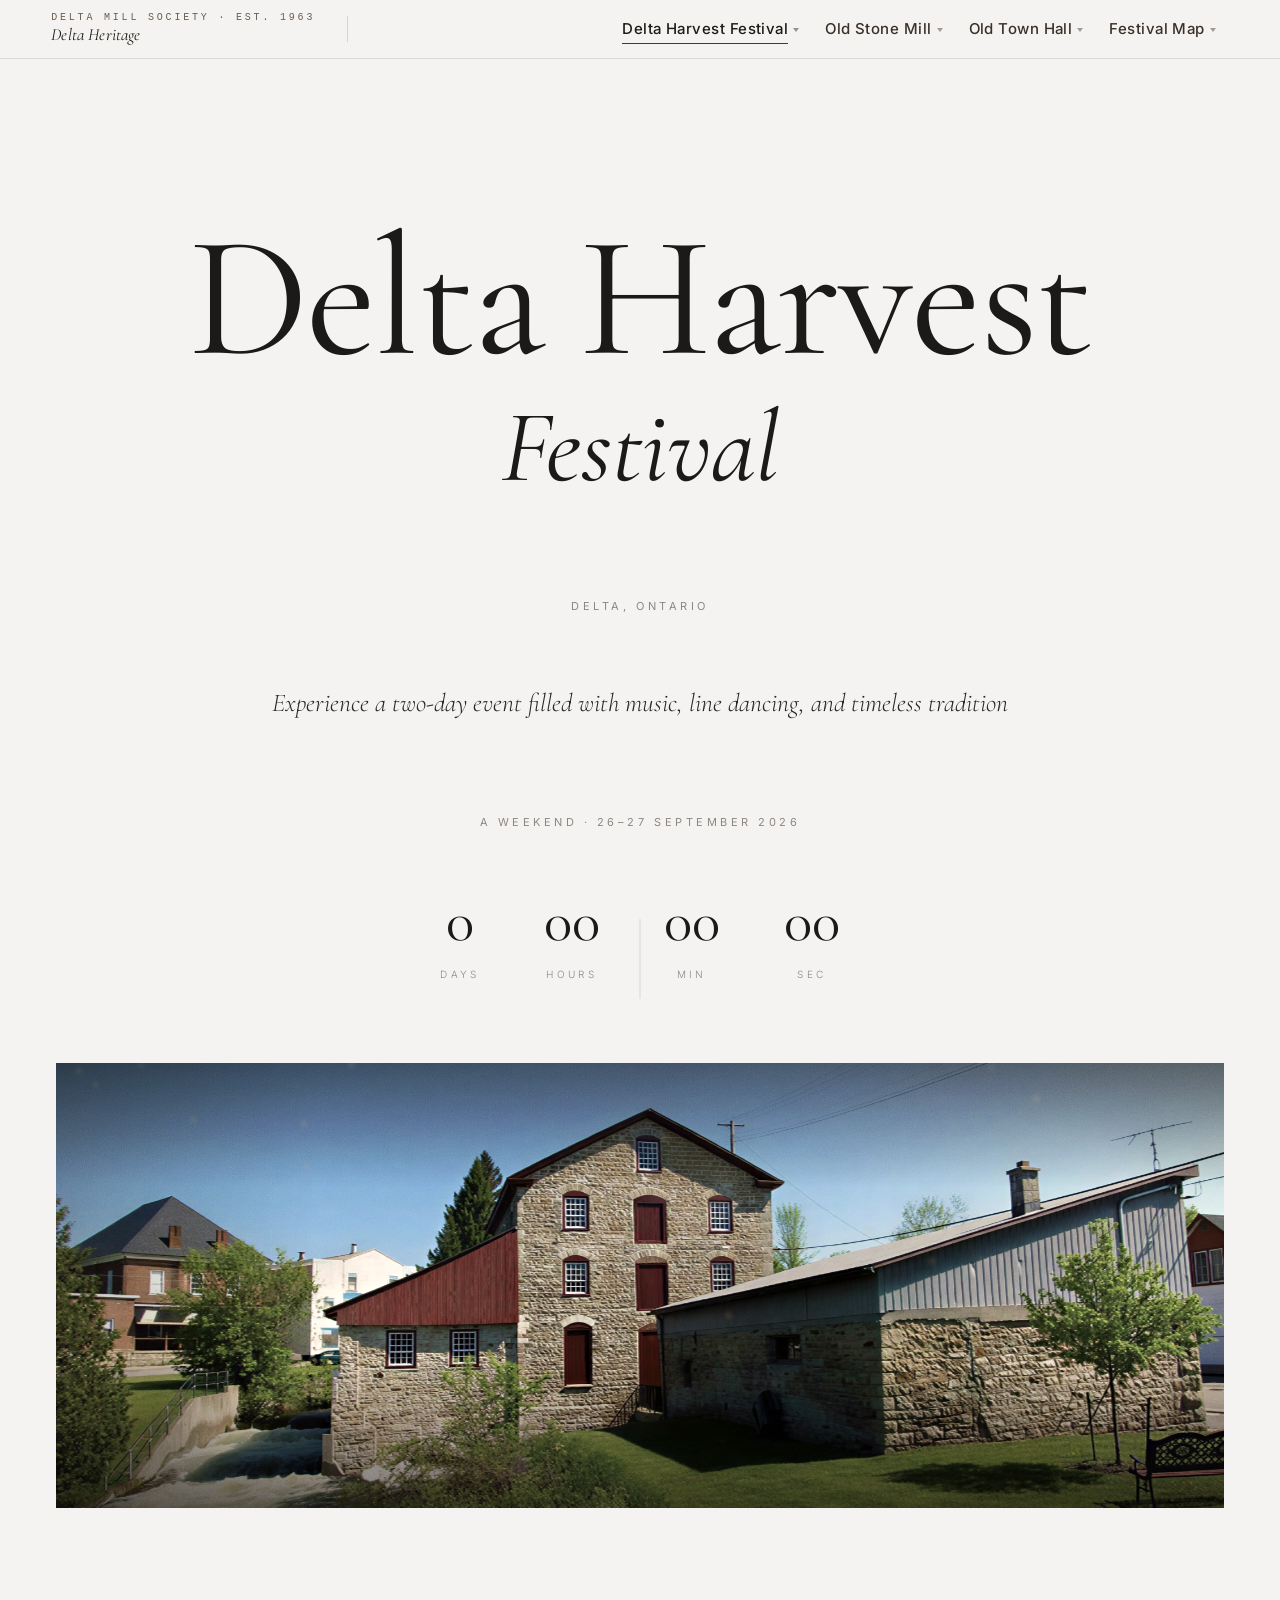
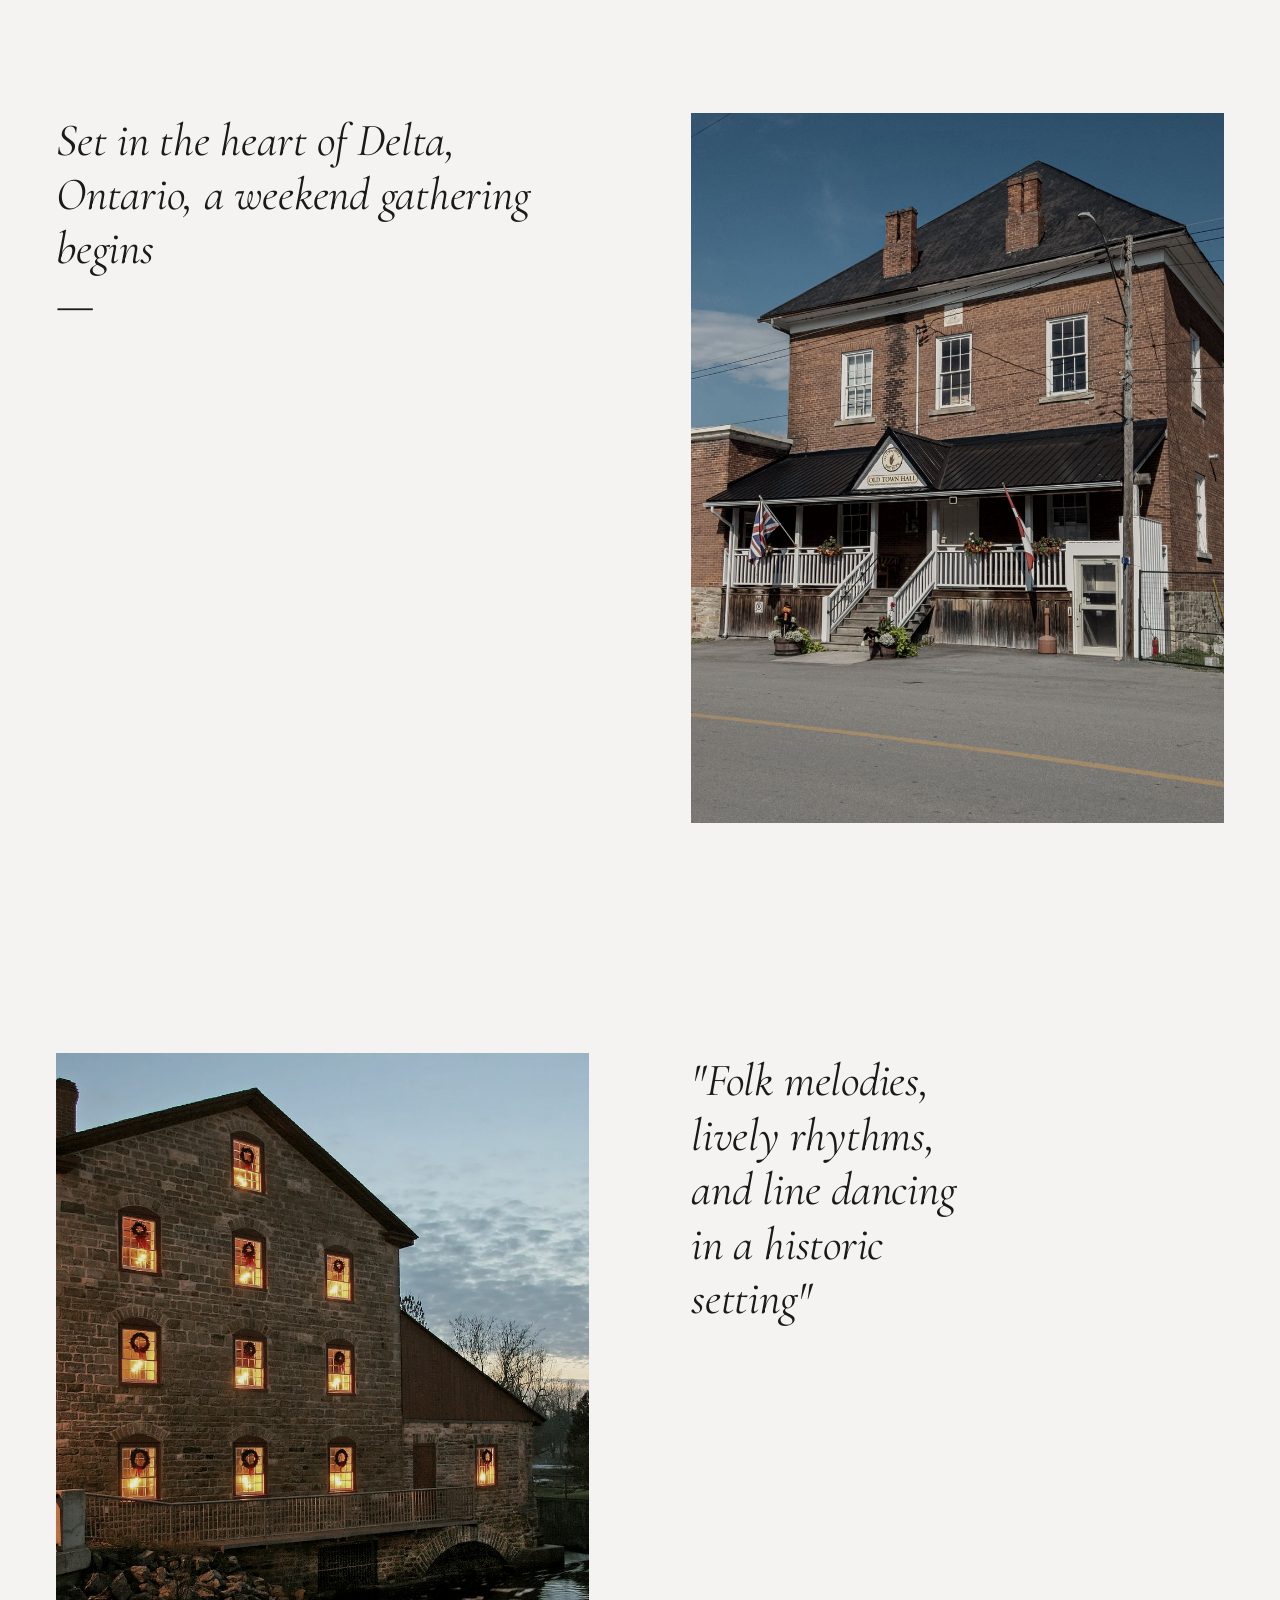
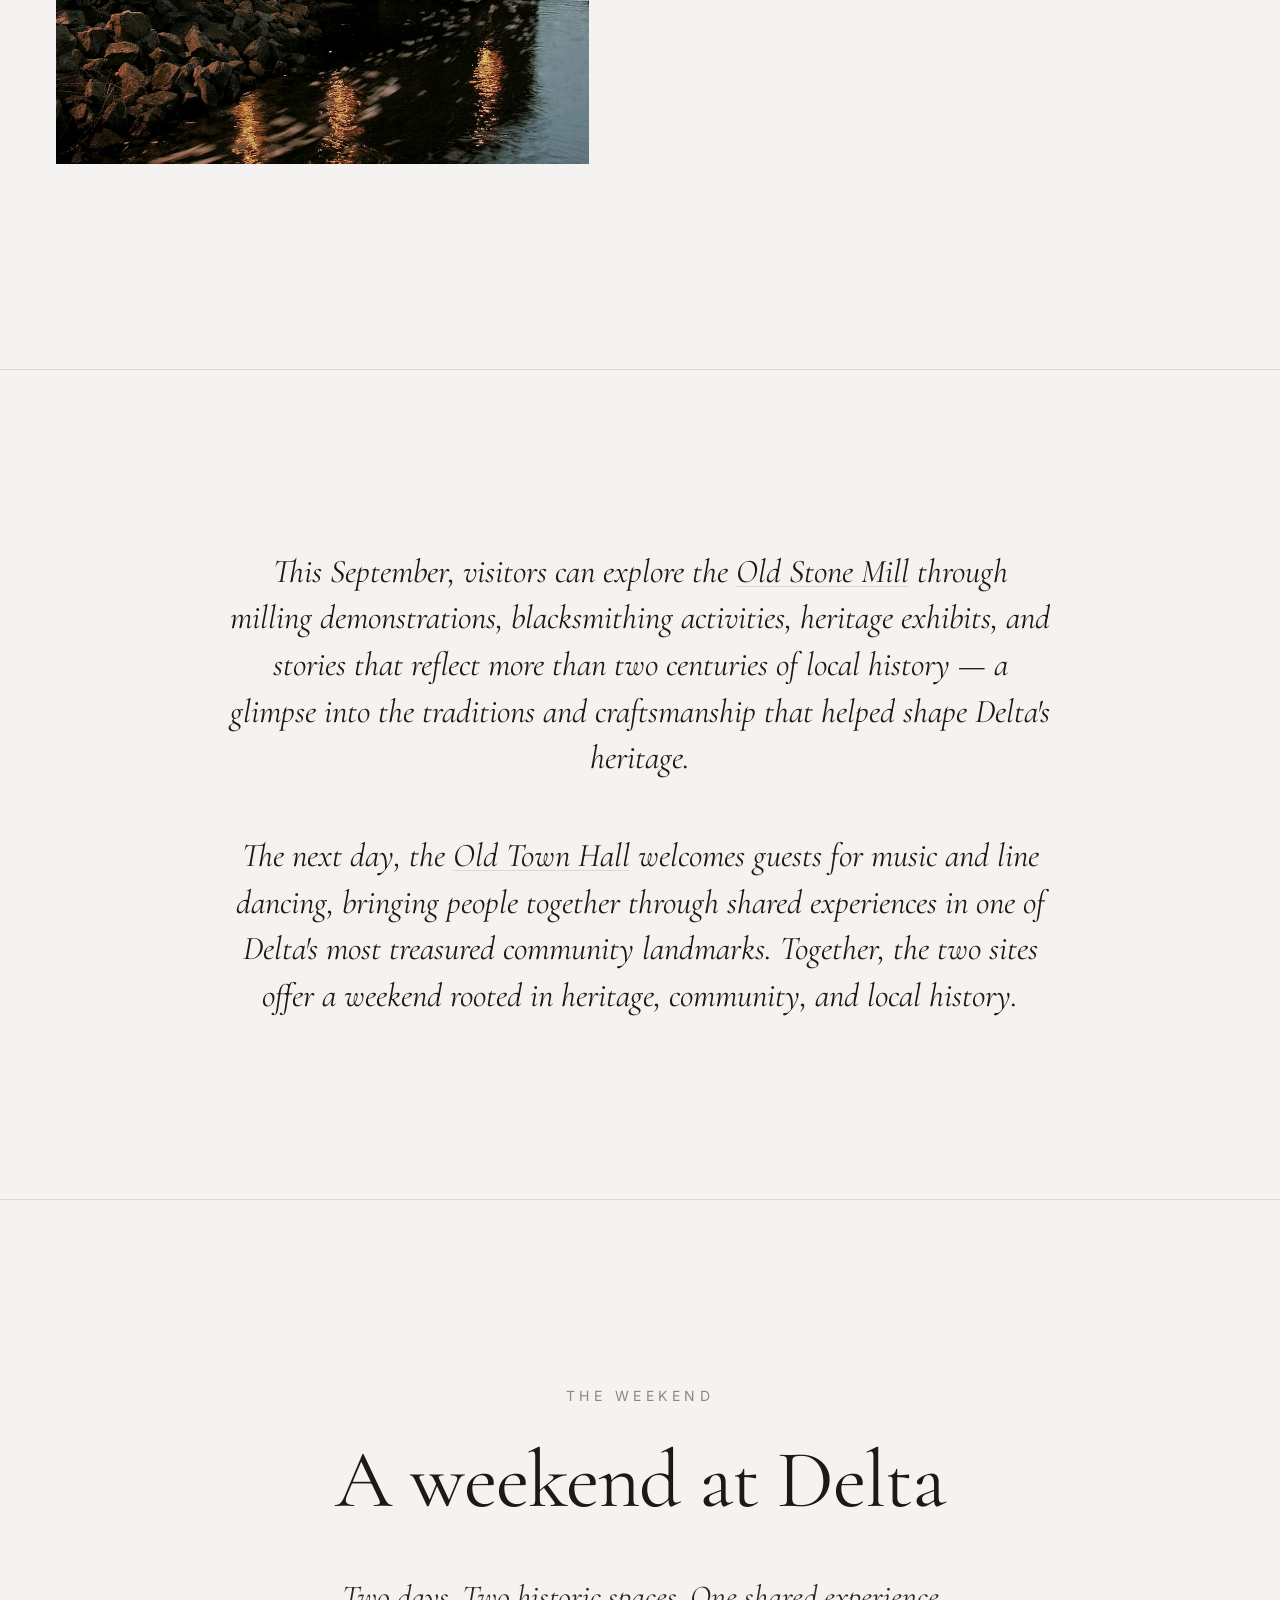
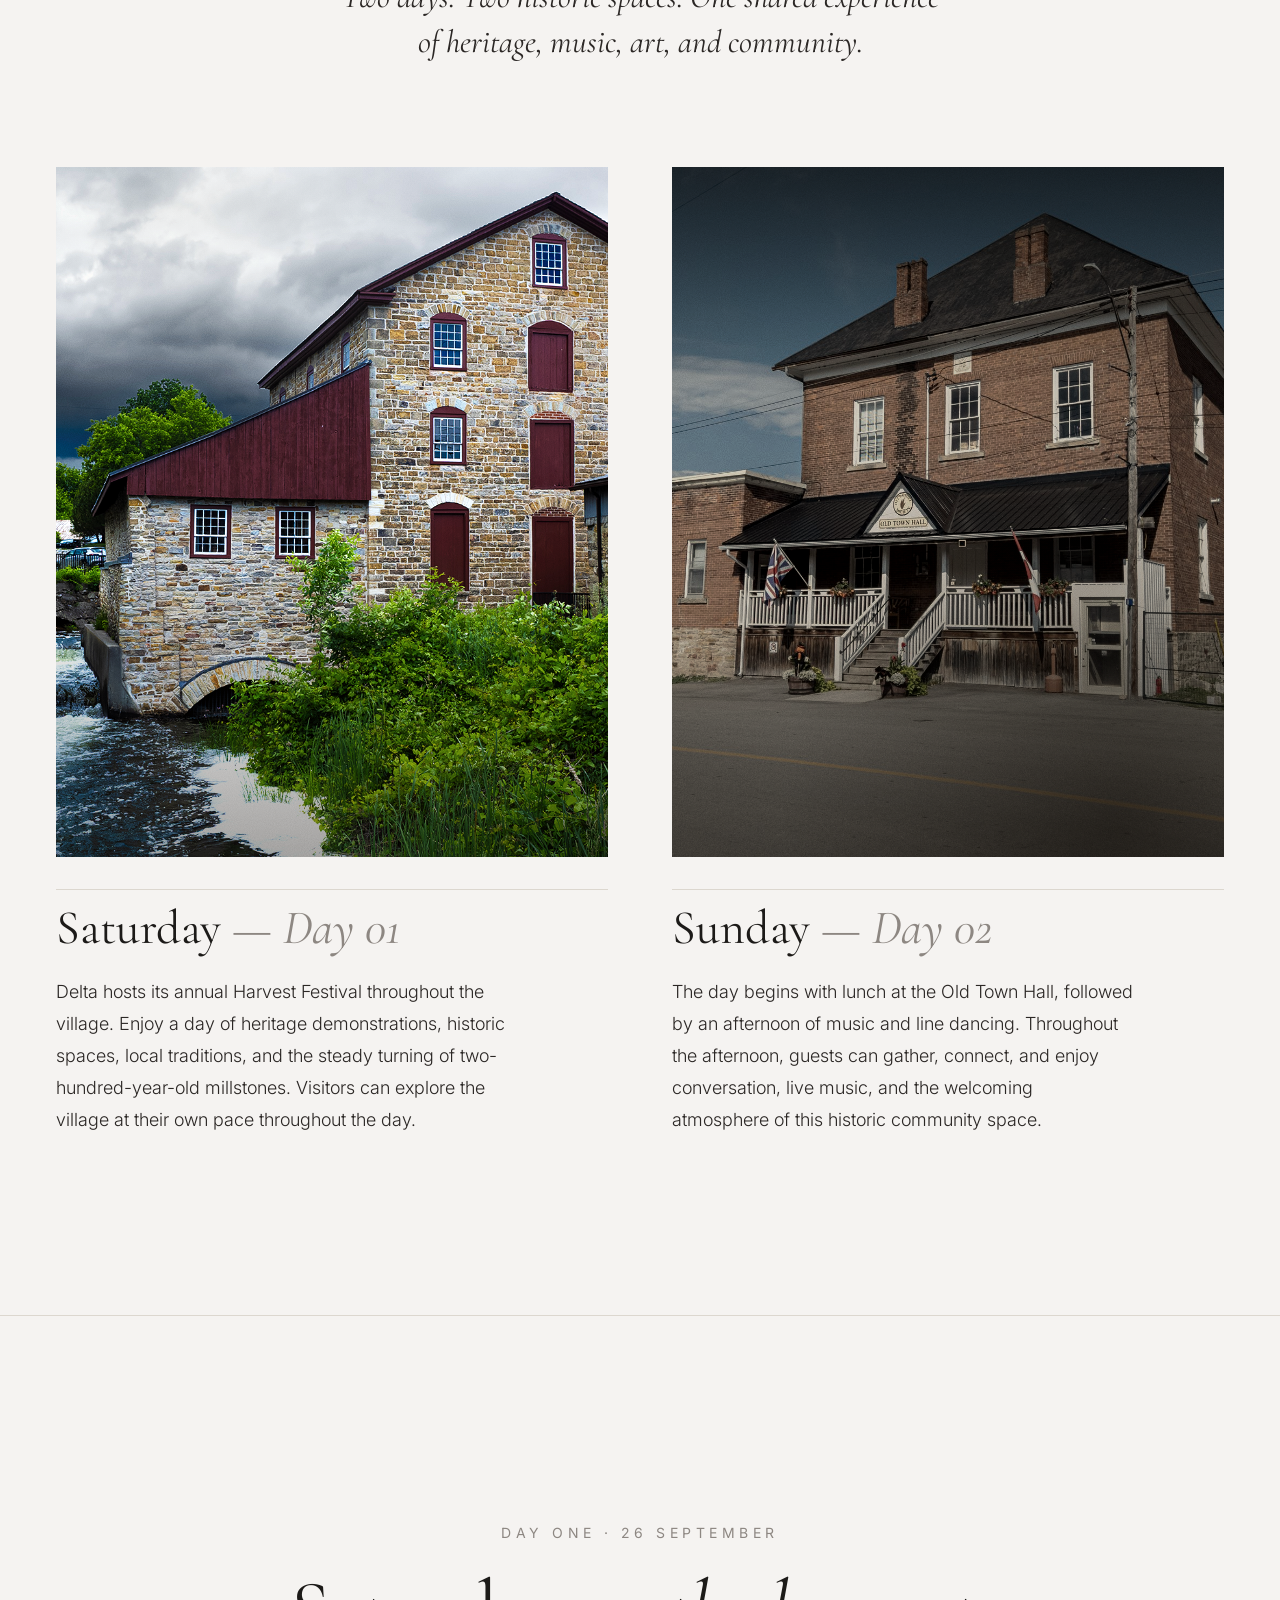
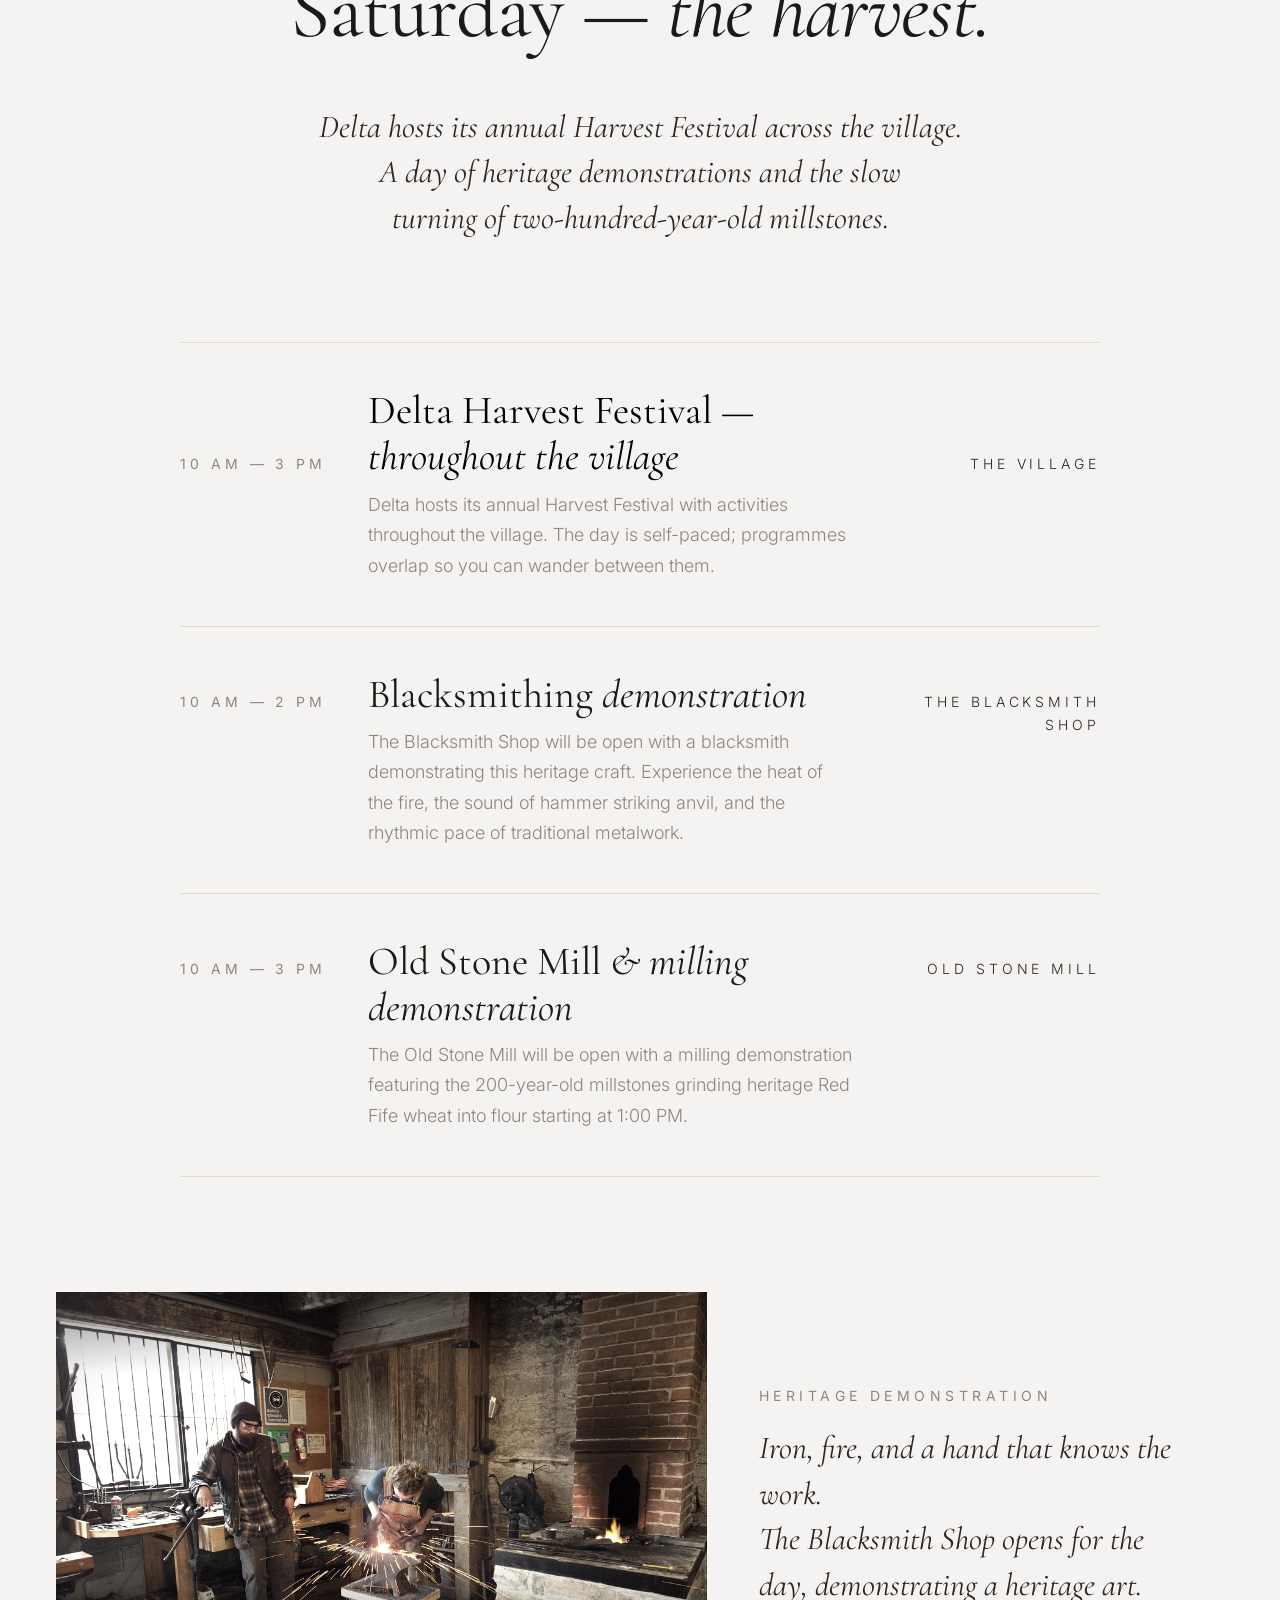
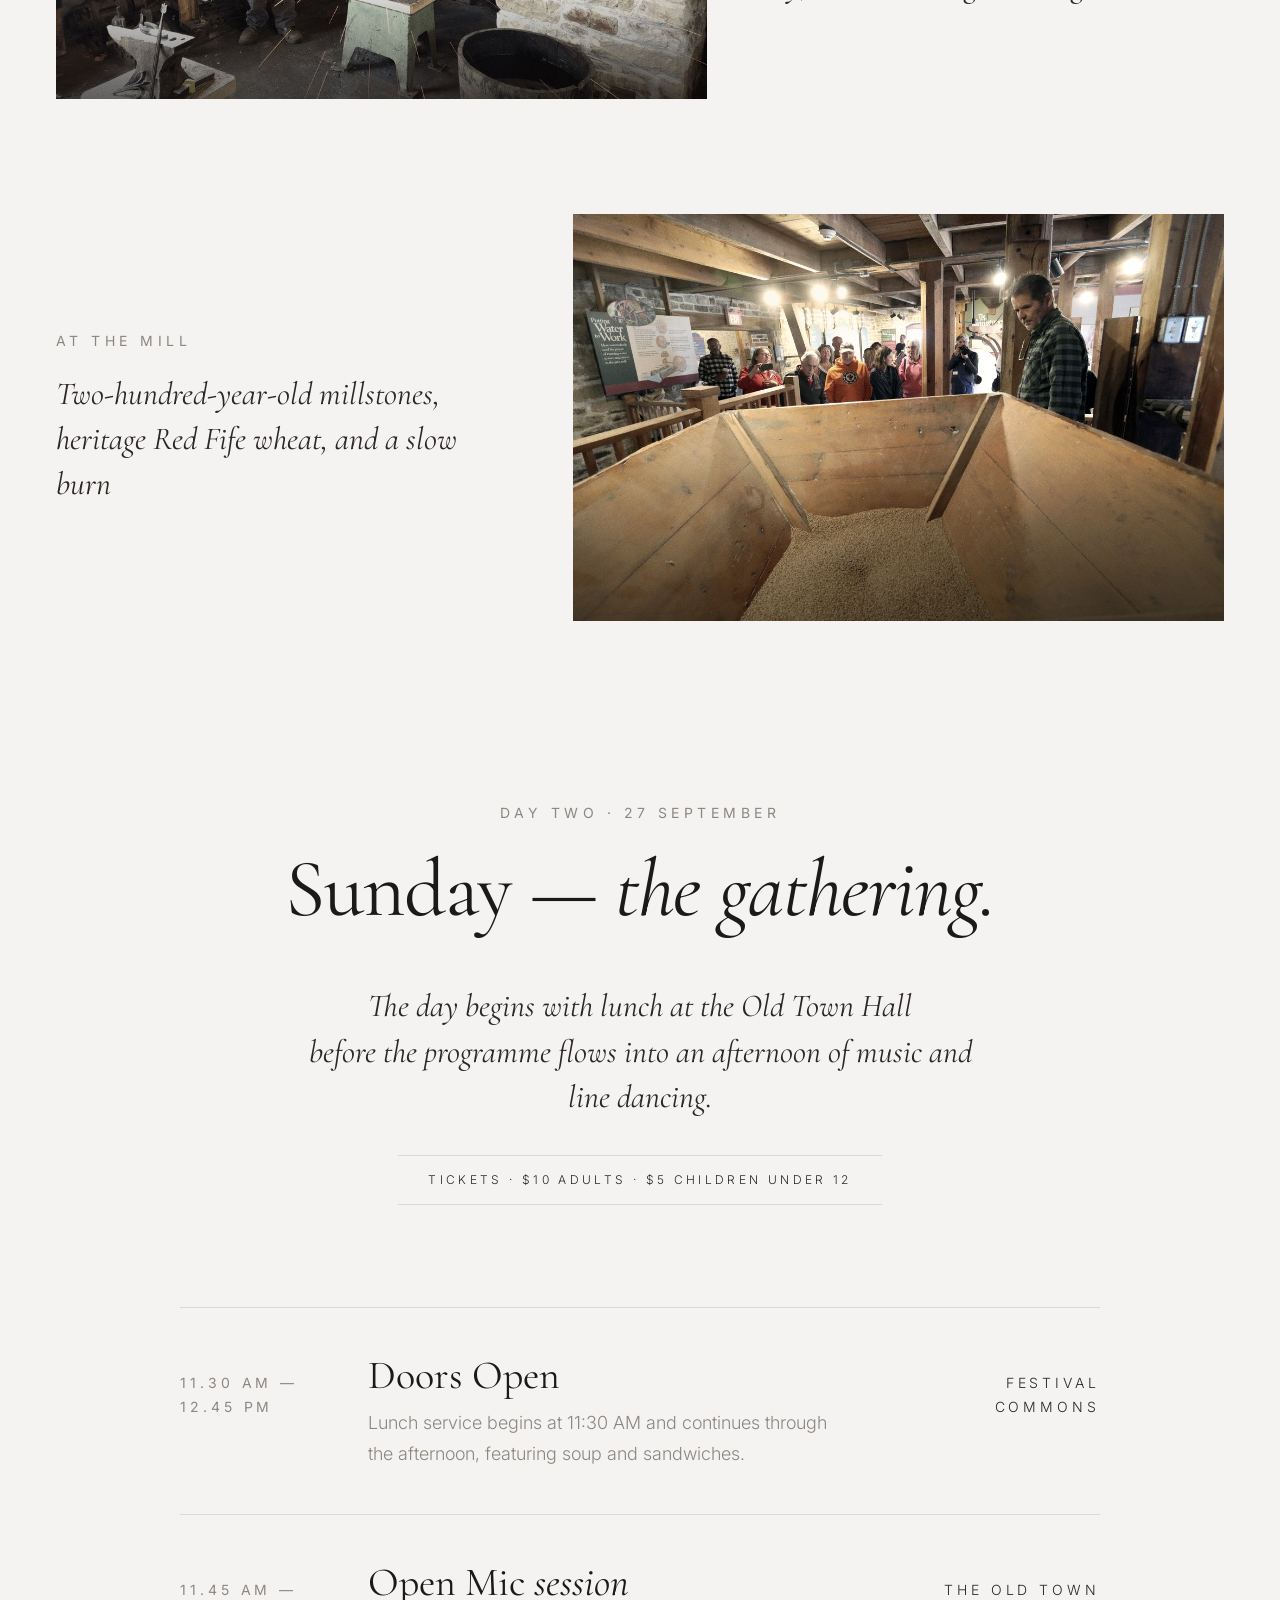
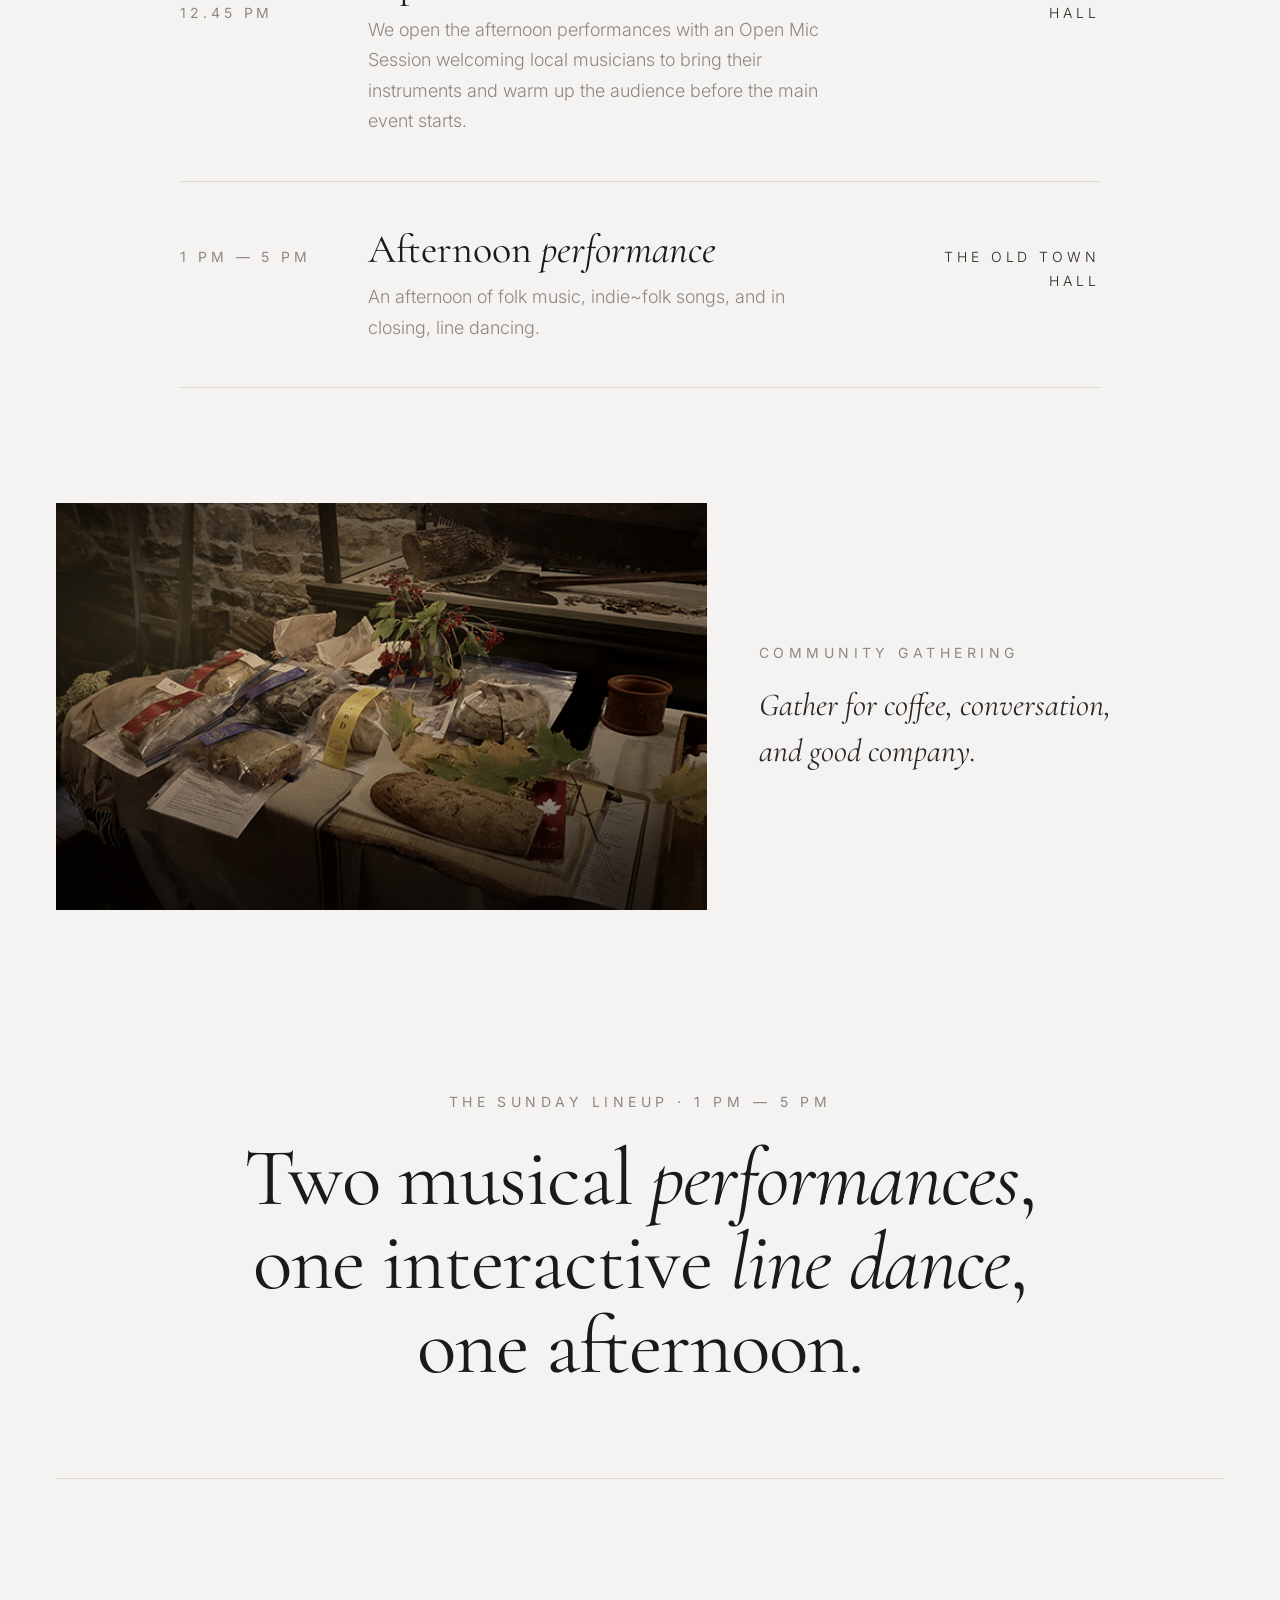
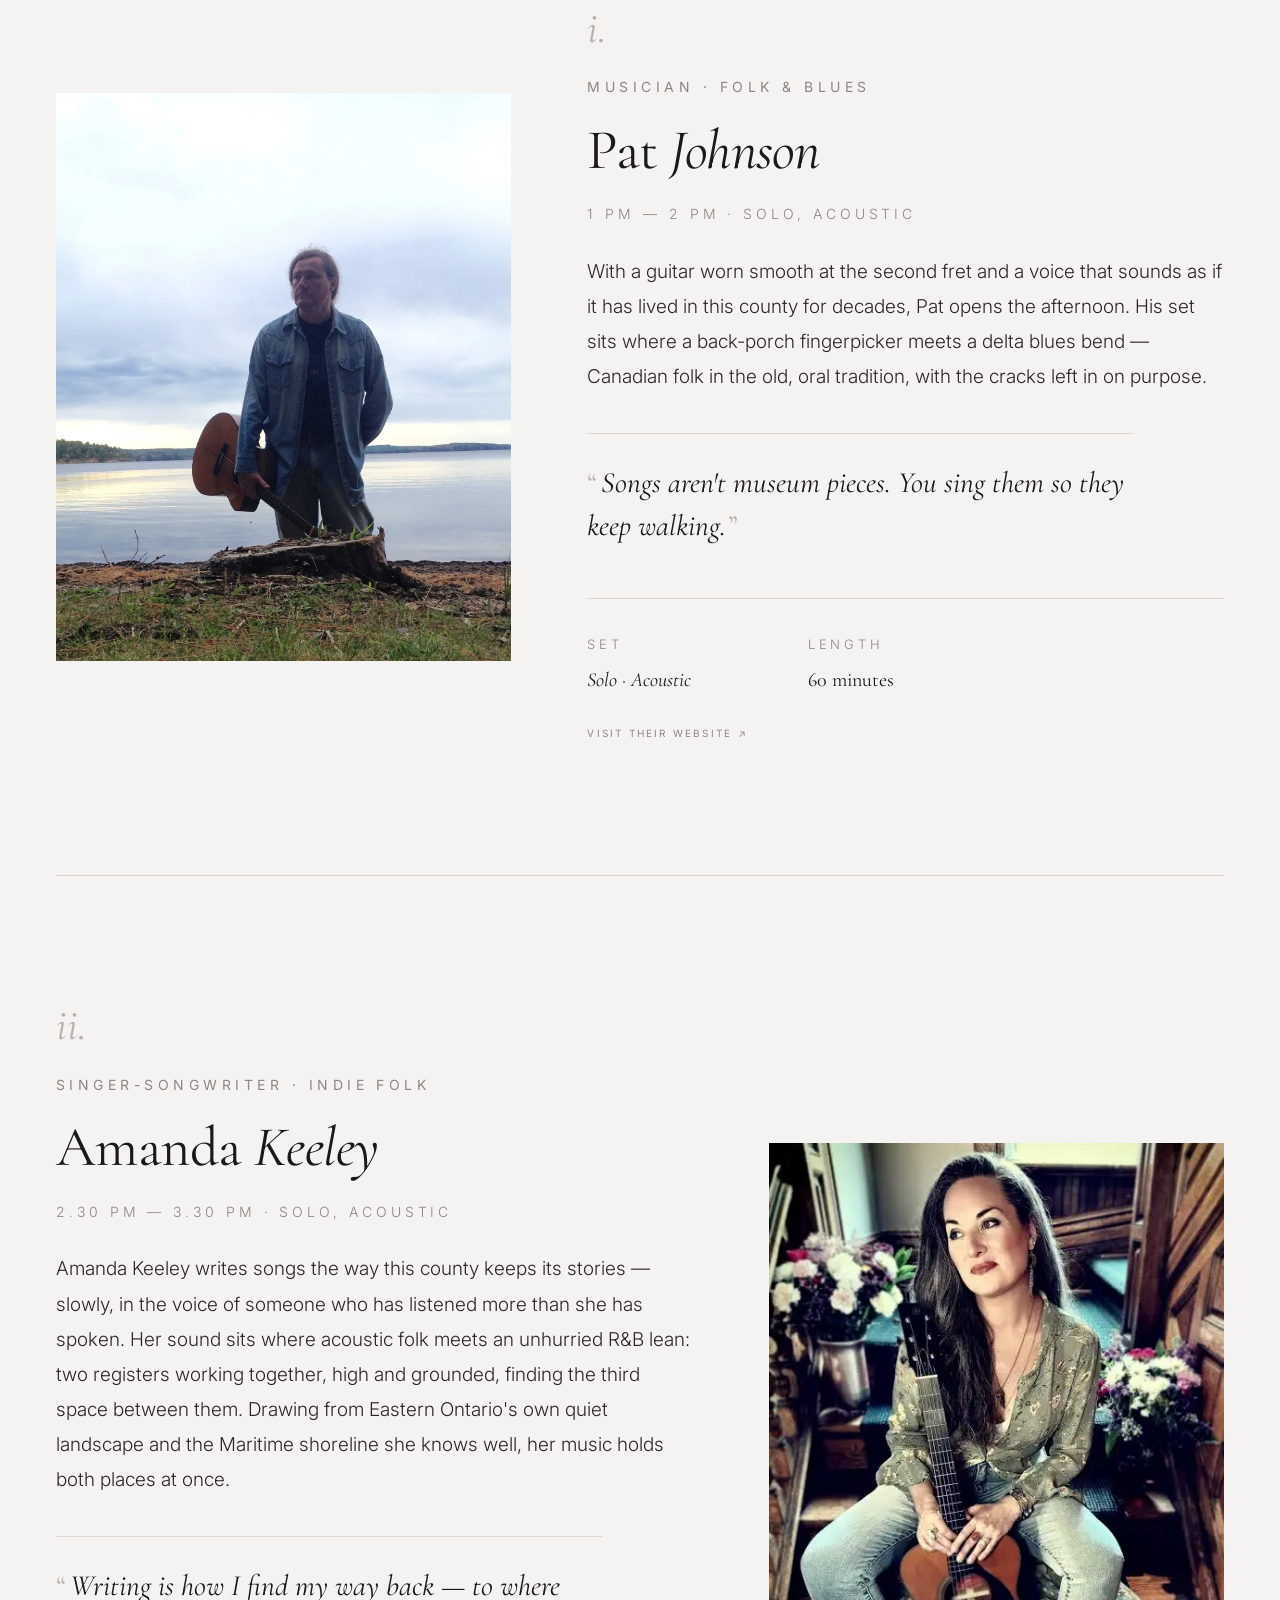
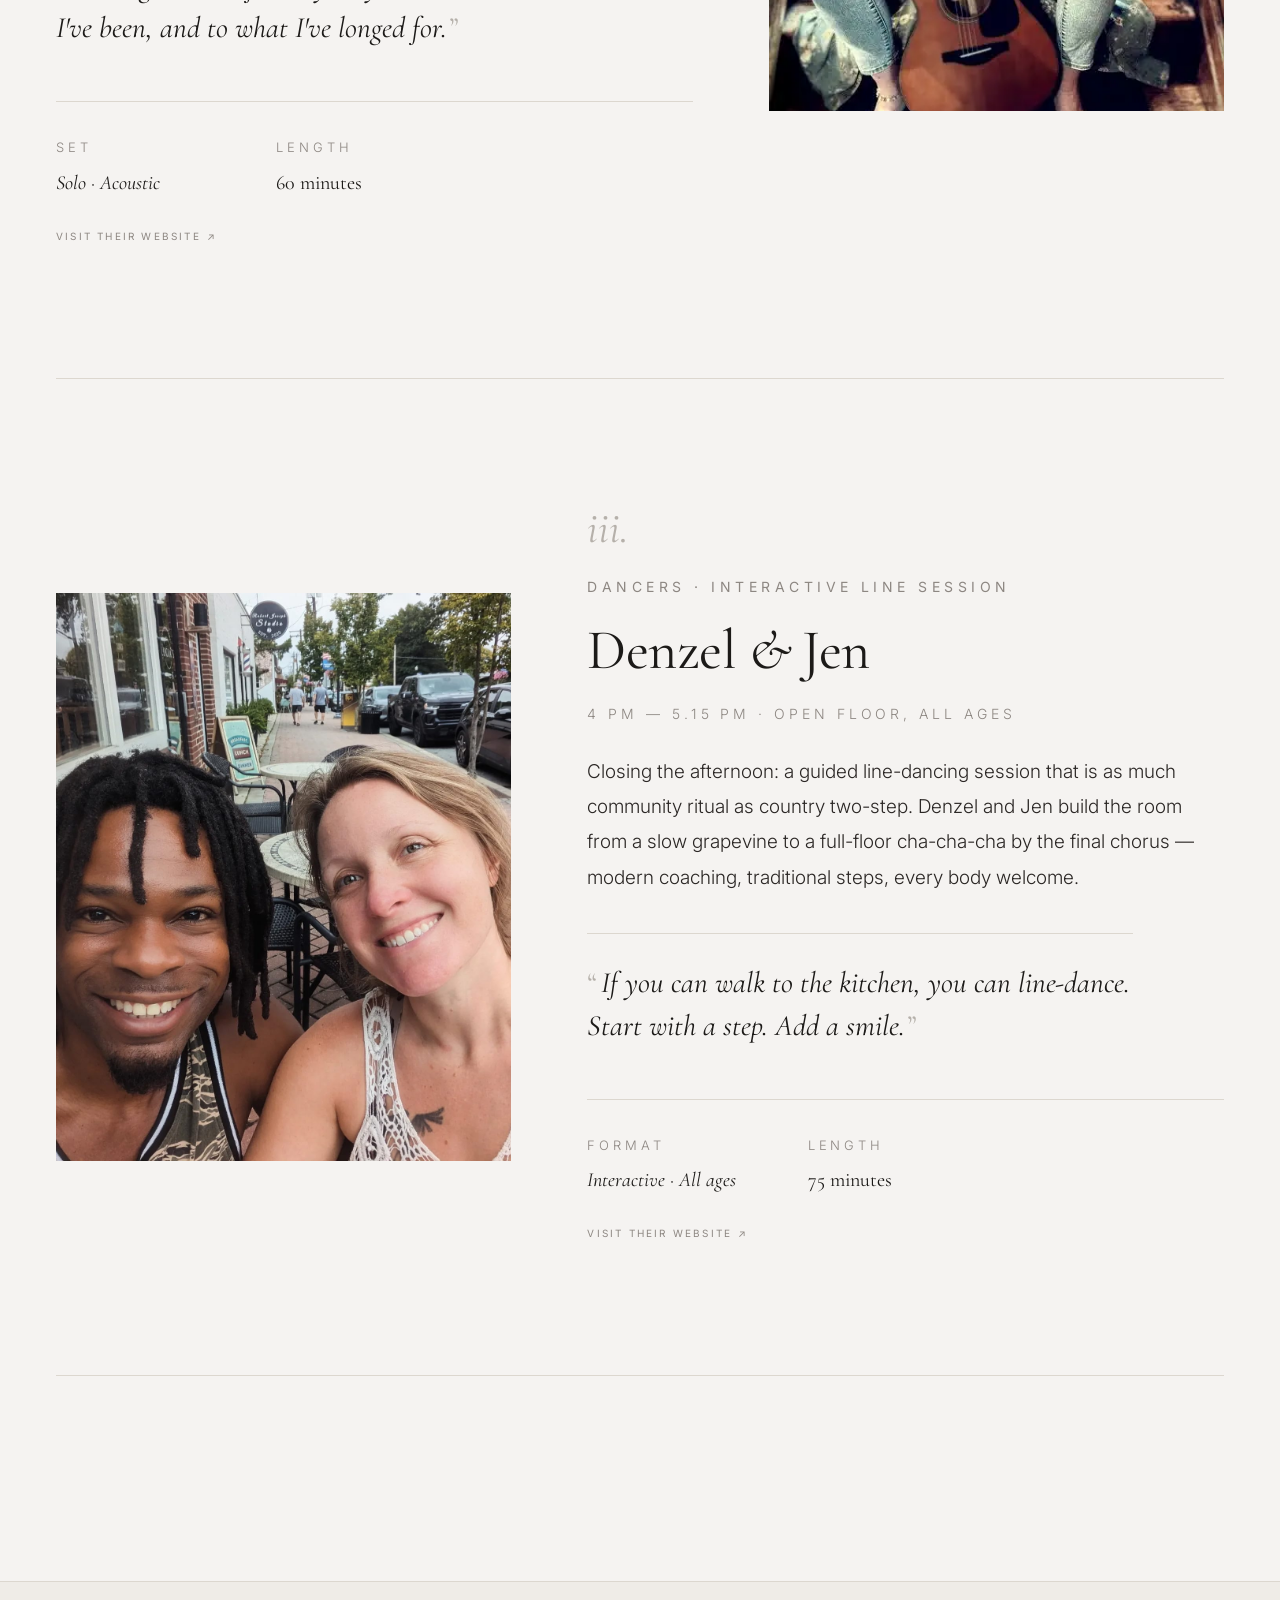
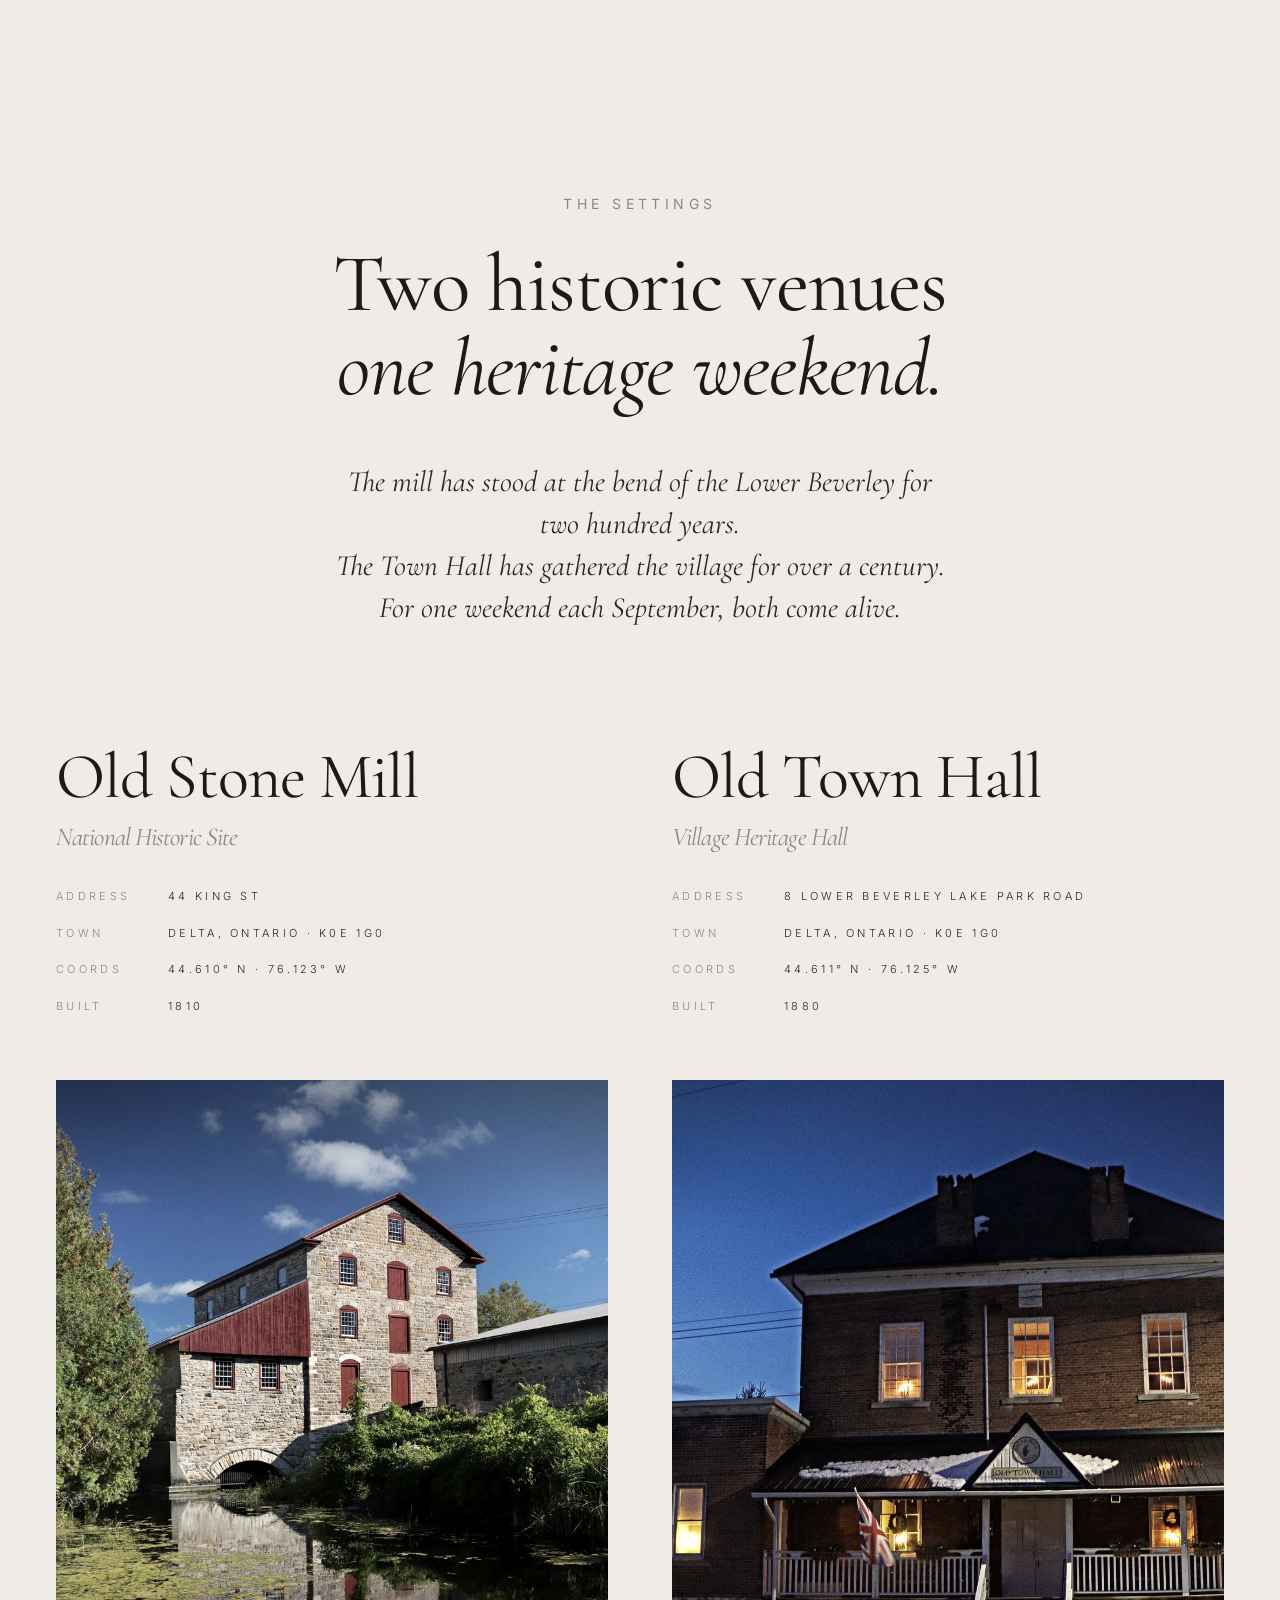
==== commit c31fd653: "Add interactive Festival Map page in a museum-editorial style Introduces festival-map.html, a dedica" ====
--- a/index.html
+++ b/index.html
@@ -65,6 +65,15 @@
           <a href="old-town-hall.html#chap4" role="menuitem">IV. Paws in Time</a>
           <a href="old-town-hall.html#chap5" role="menuitem">V. Today</a>
           <a href="old-town-hall.html#chap6" role="menuitem">VI. Timeline</a>
+        </div>
+      </div>
+      <div class="hn-item" data-section="map">
+        <a class="hn-link" href="festival-map.html" role="menuitem" aria-haspopup="true"><span>Festival Map</span></a>
+        <div class="hn-drop" role="menu" aria-label="Festival Map sections">
+          <div class="hn-drop-head">Festival Map</div>
+          <a href="festival-map.html" role="menuitem">Introduction</a>
+          <a href="festival-map.html#map" role="menuitem">The Interactive Map</a>
+          <a href="festival-map.html#locations" role="menuitem">Festival Locations</a>
         </div>
       </div>
     </div>
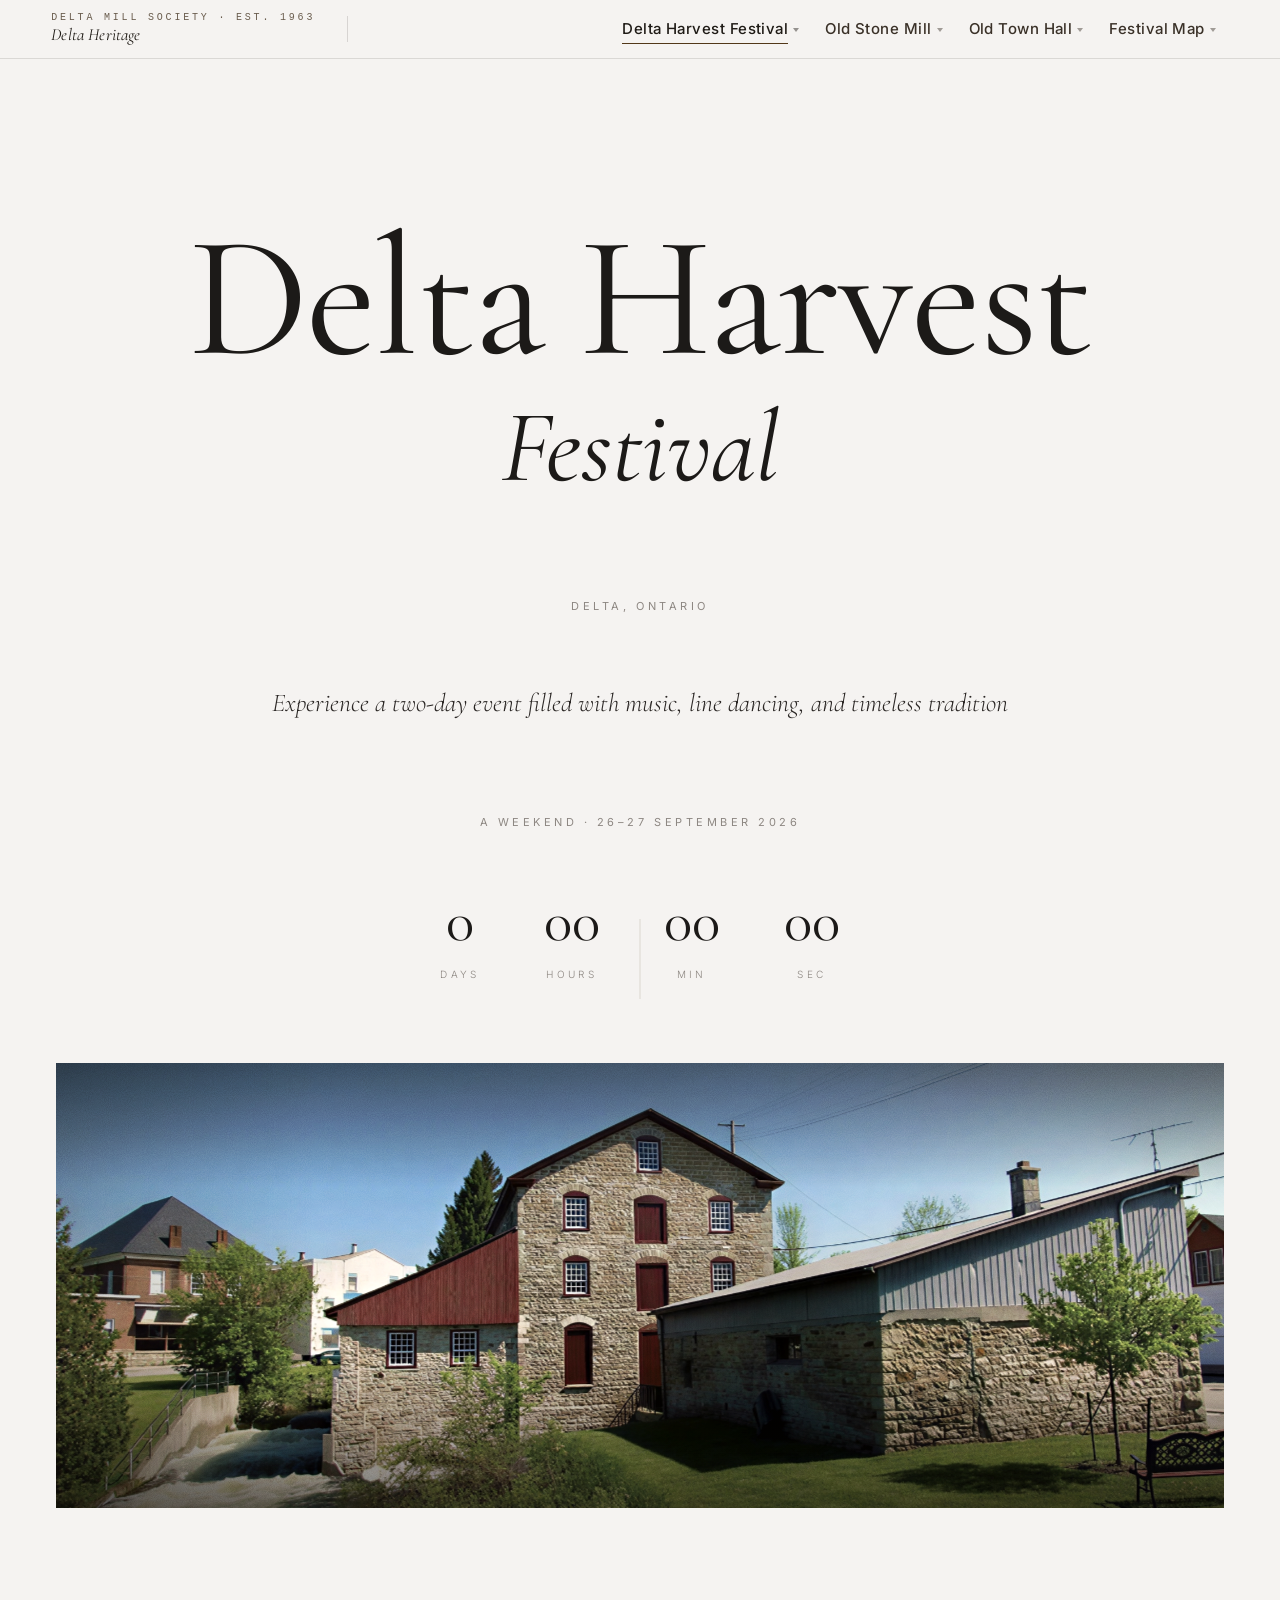
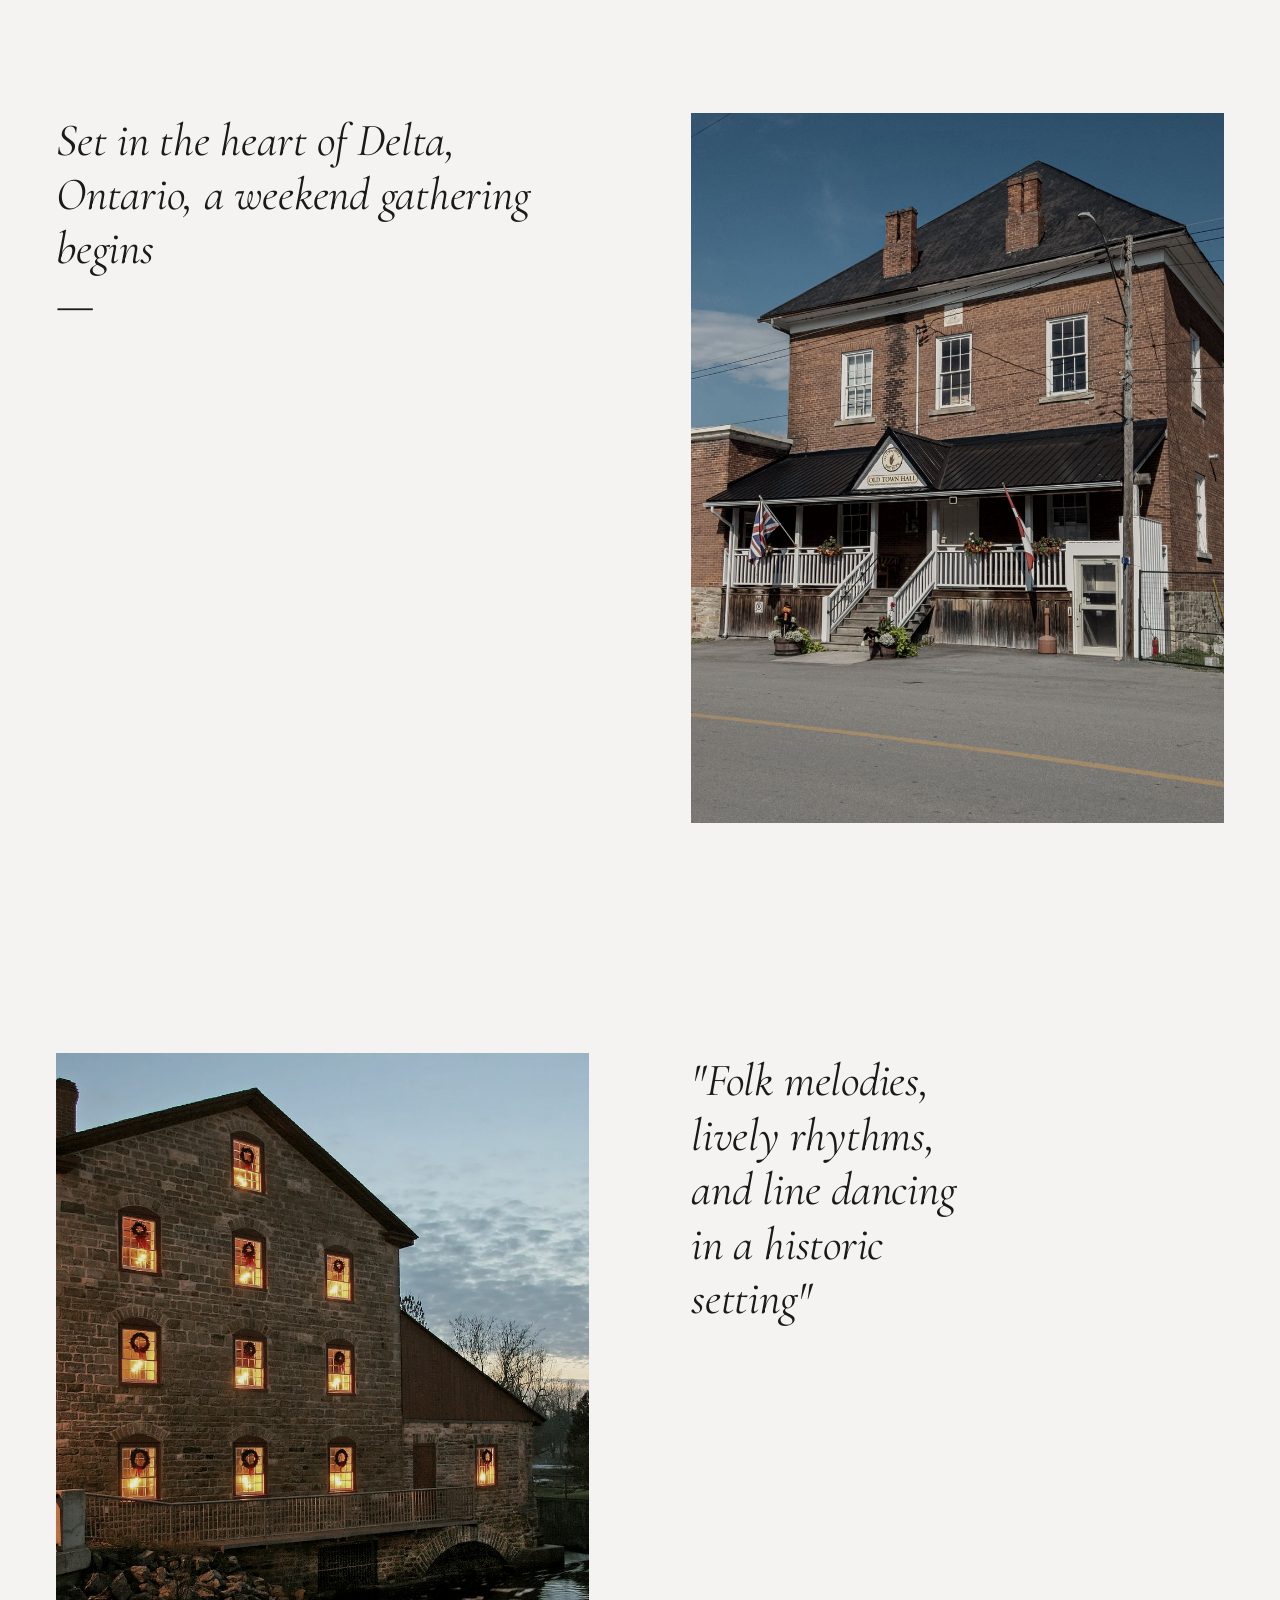
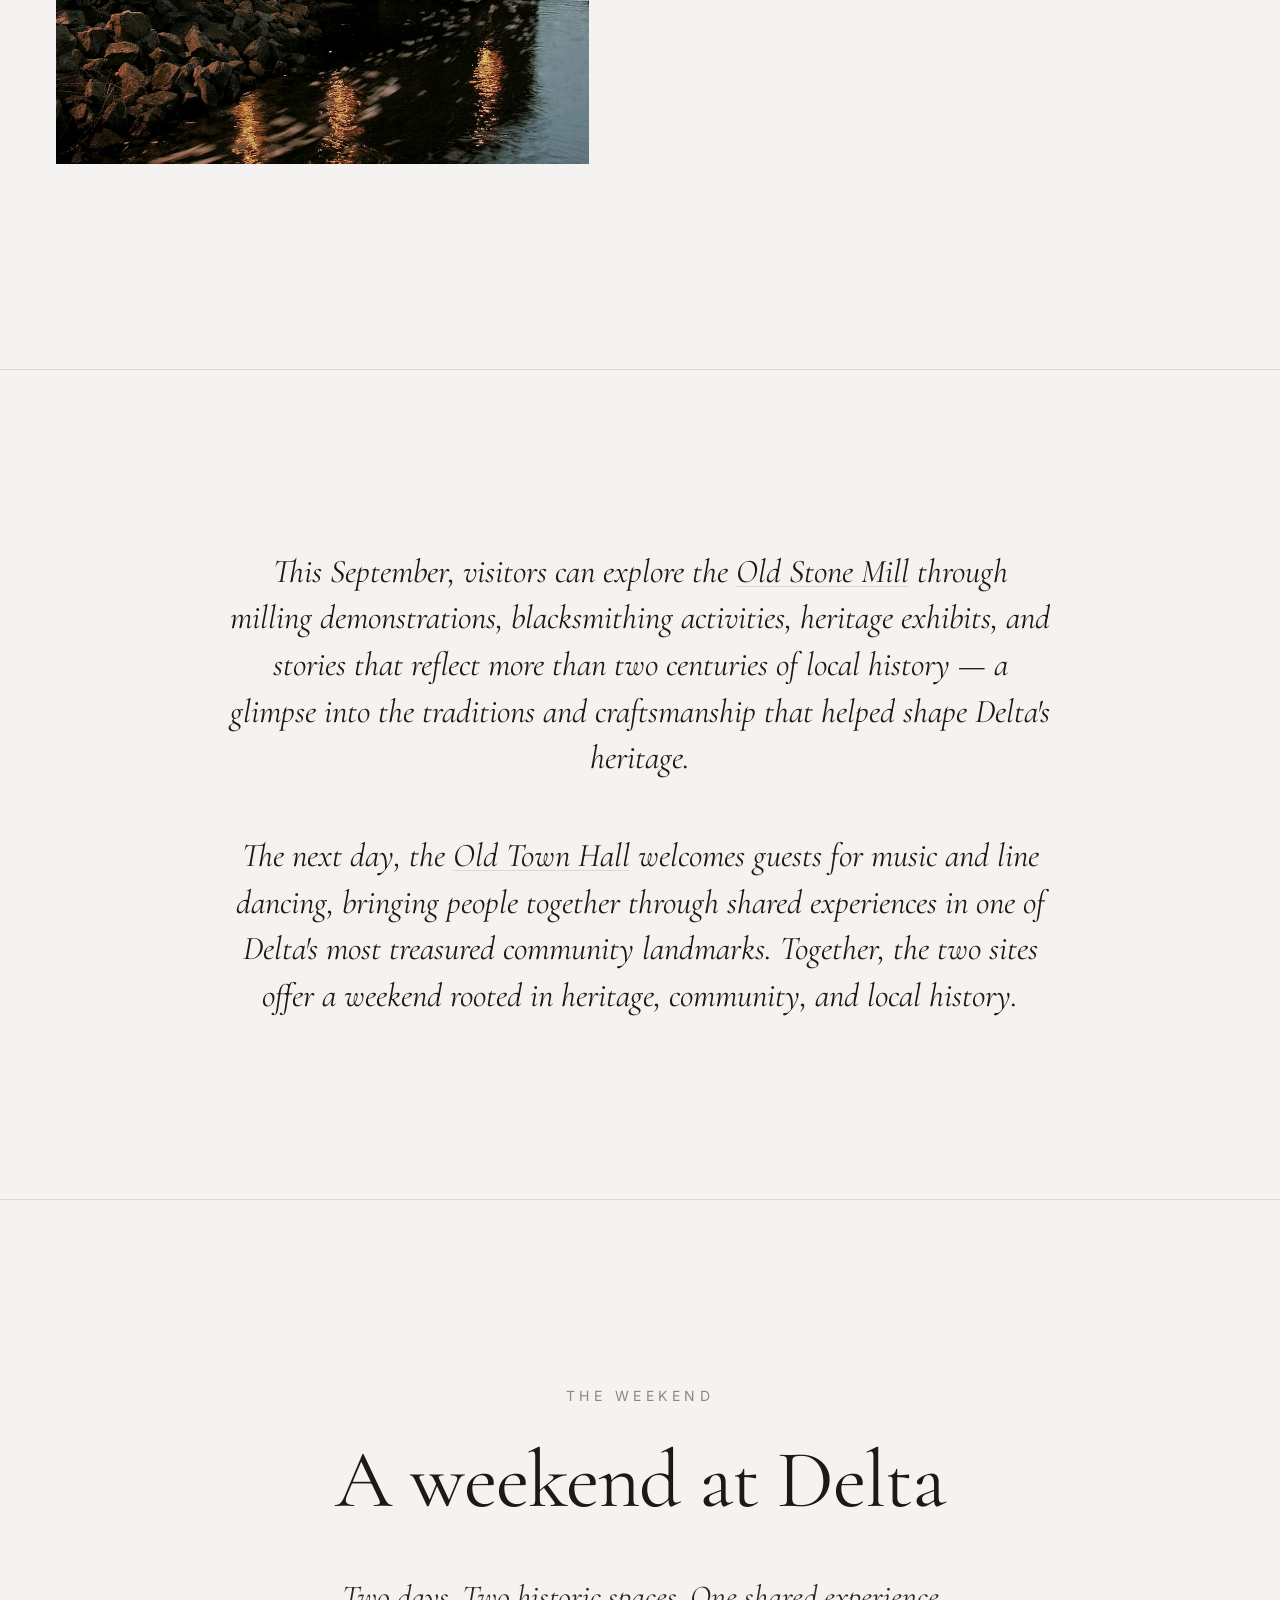
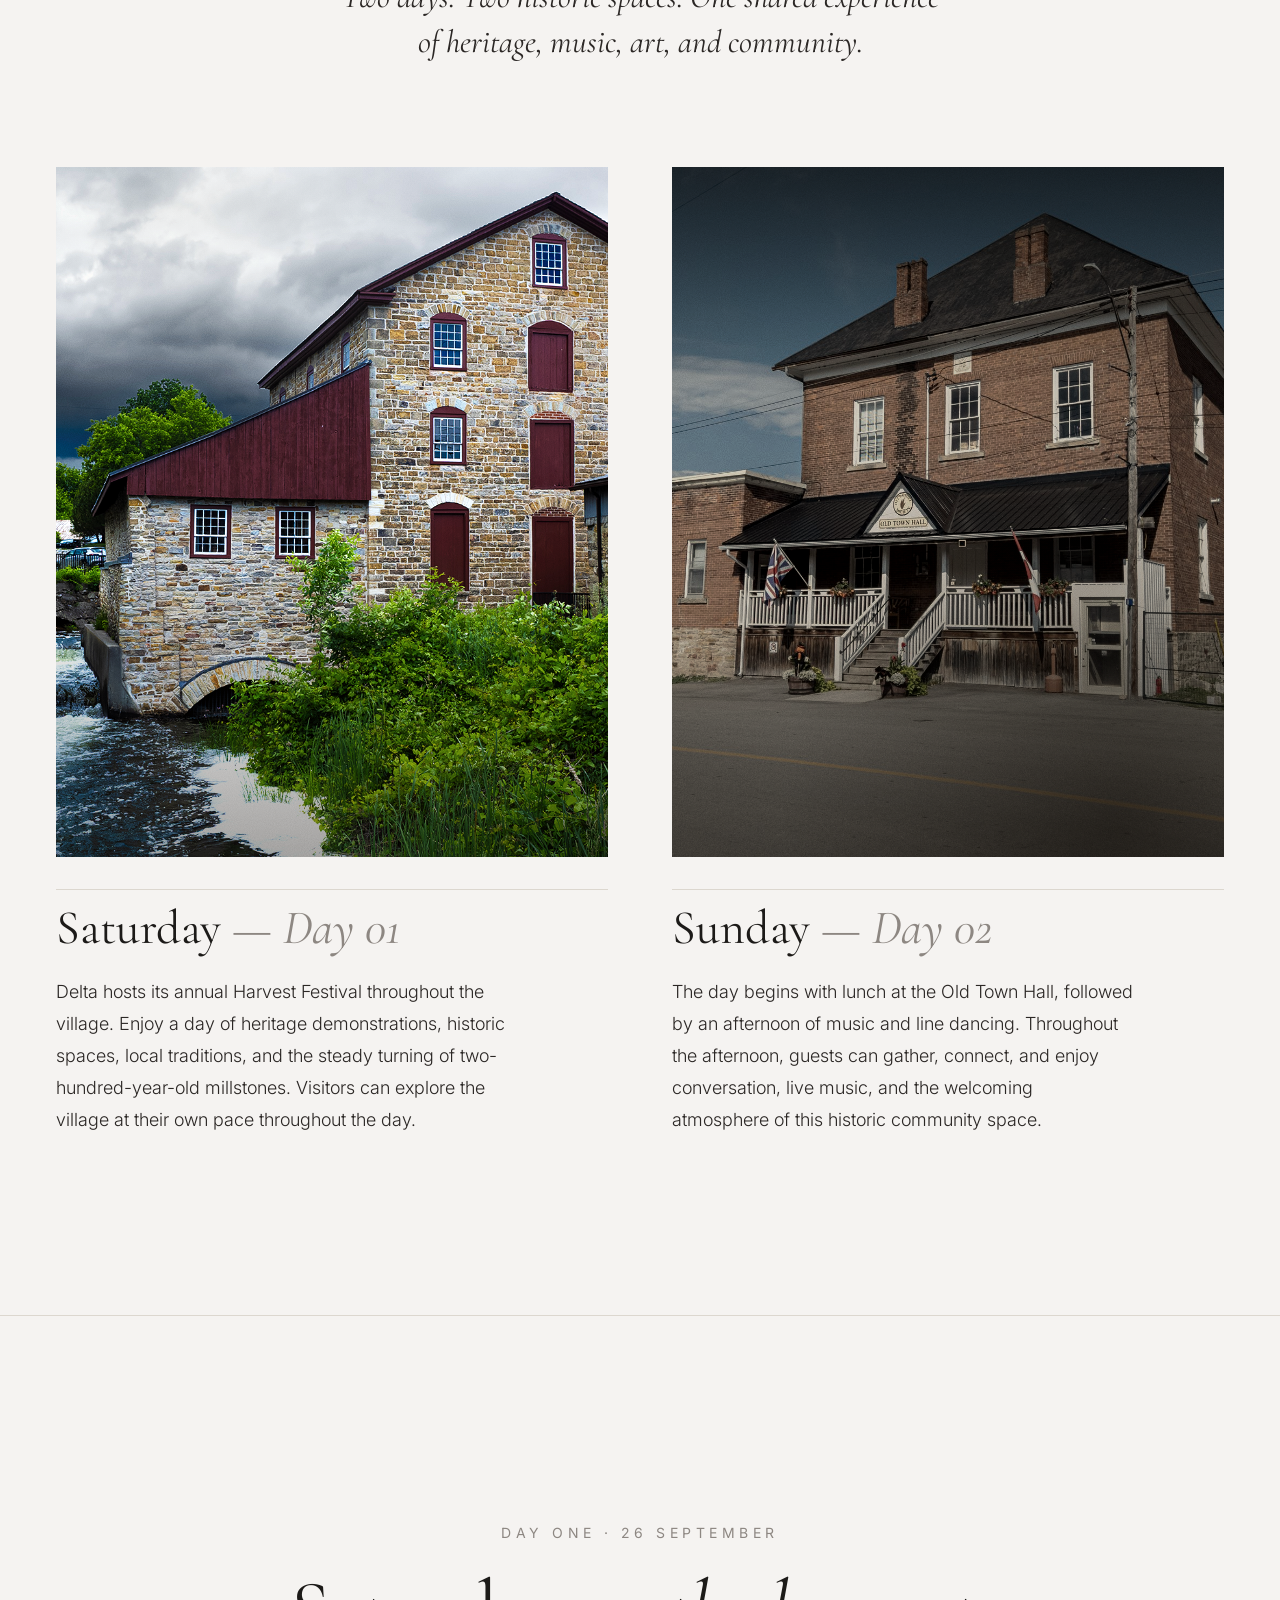
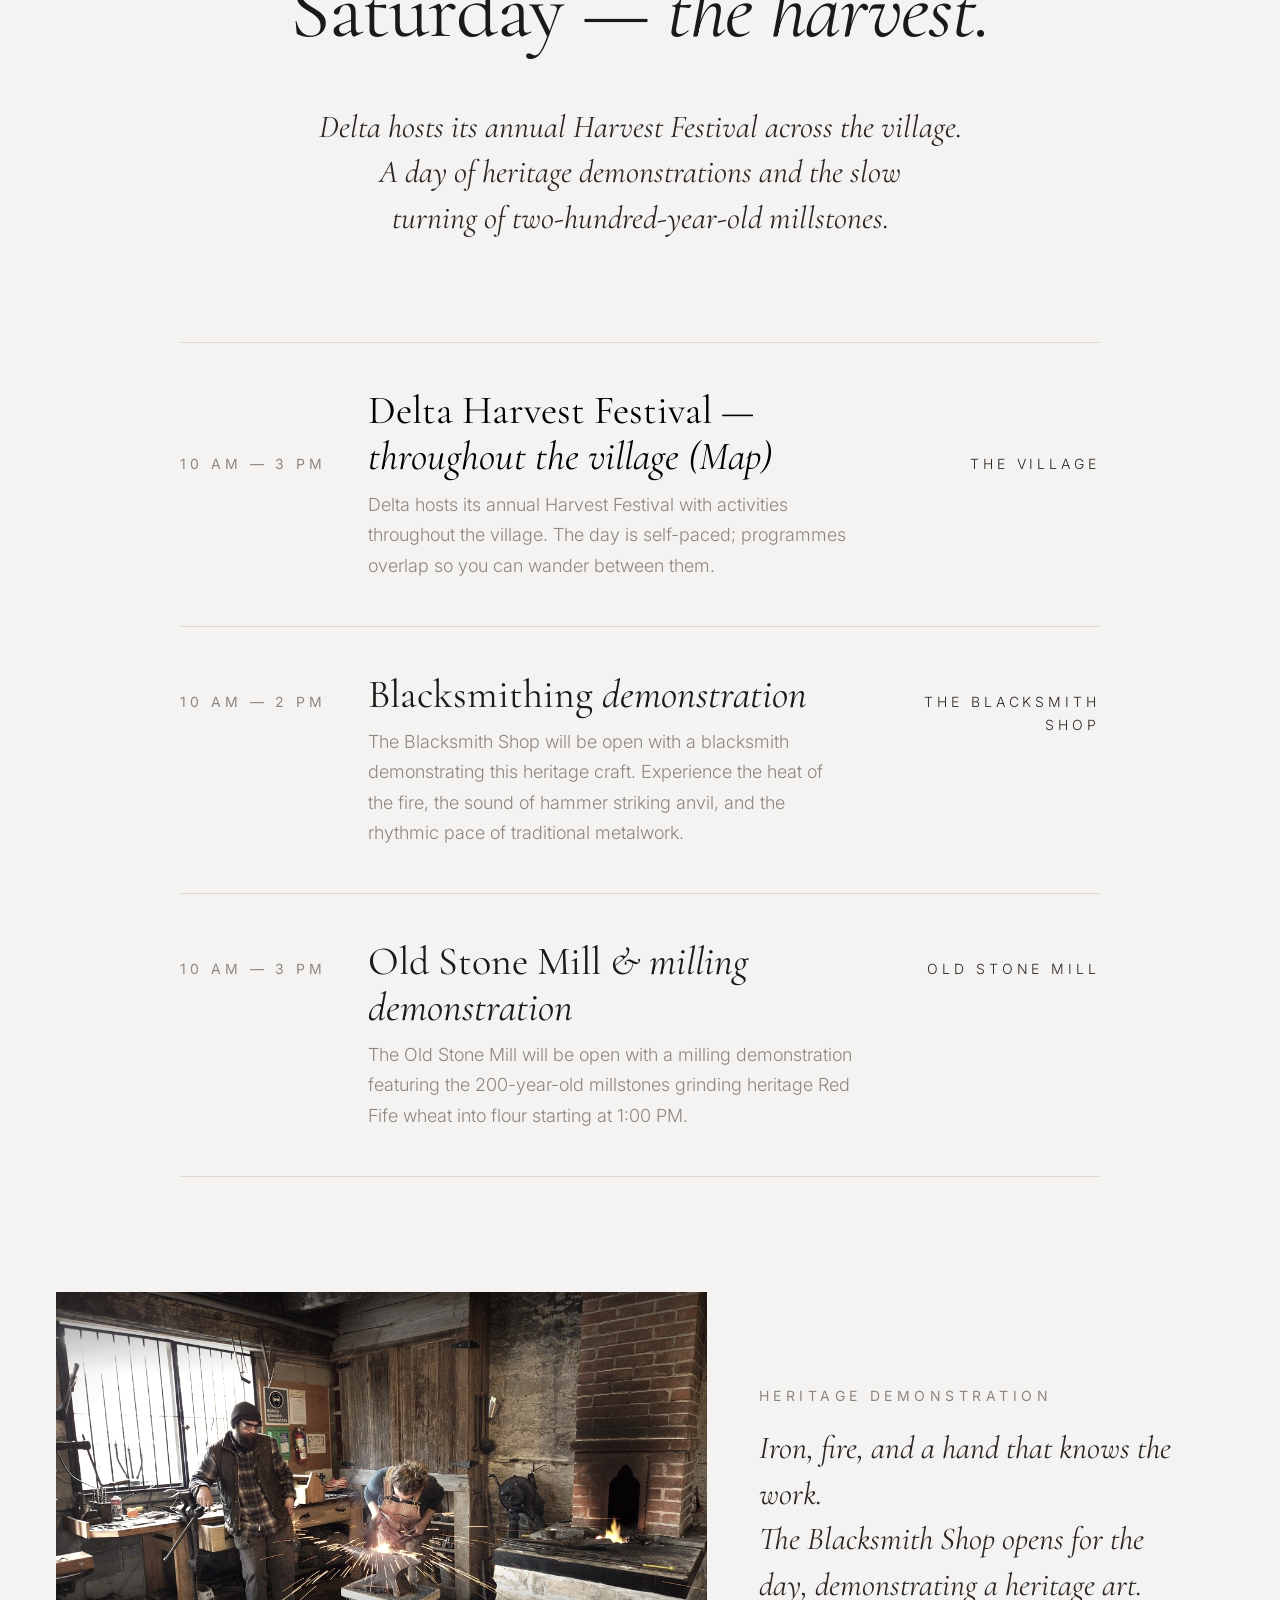
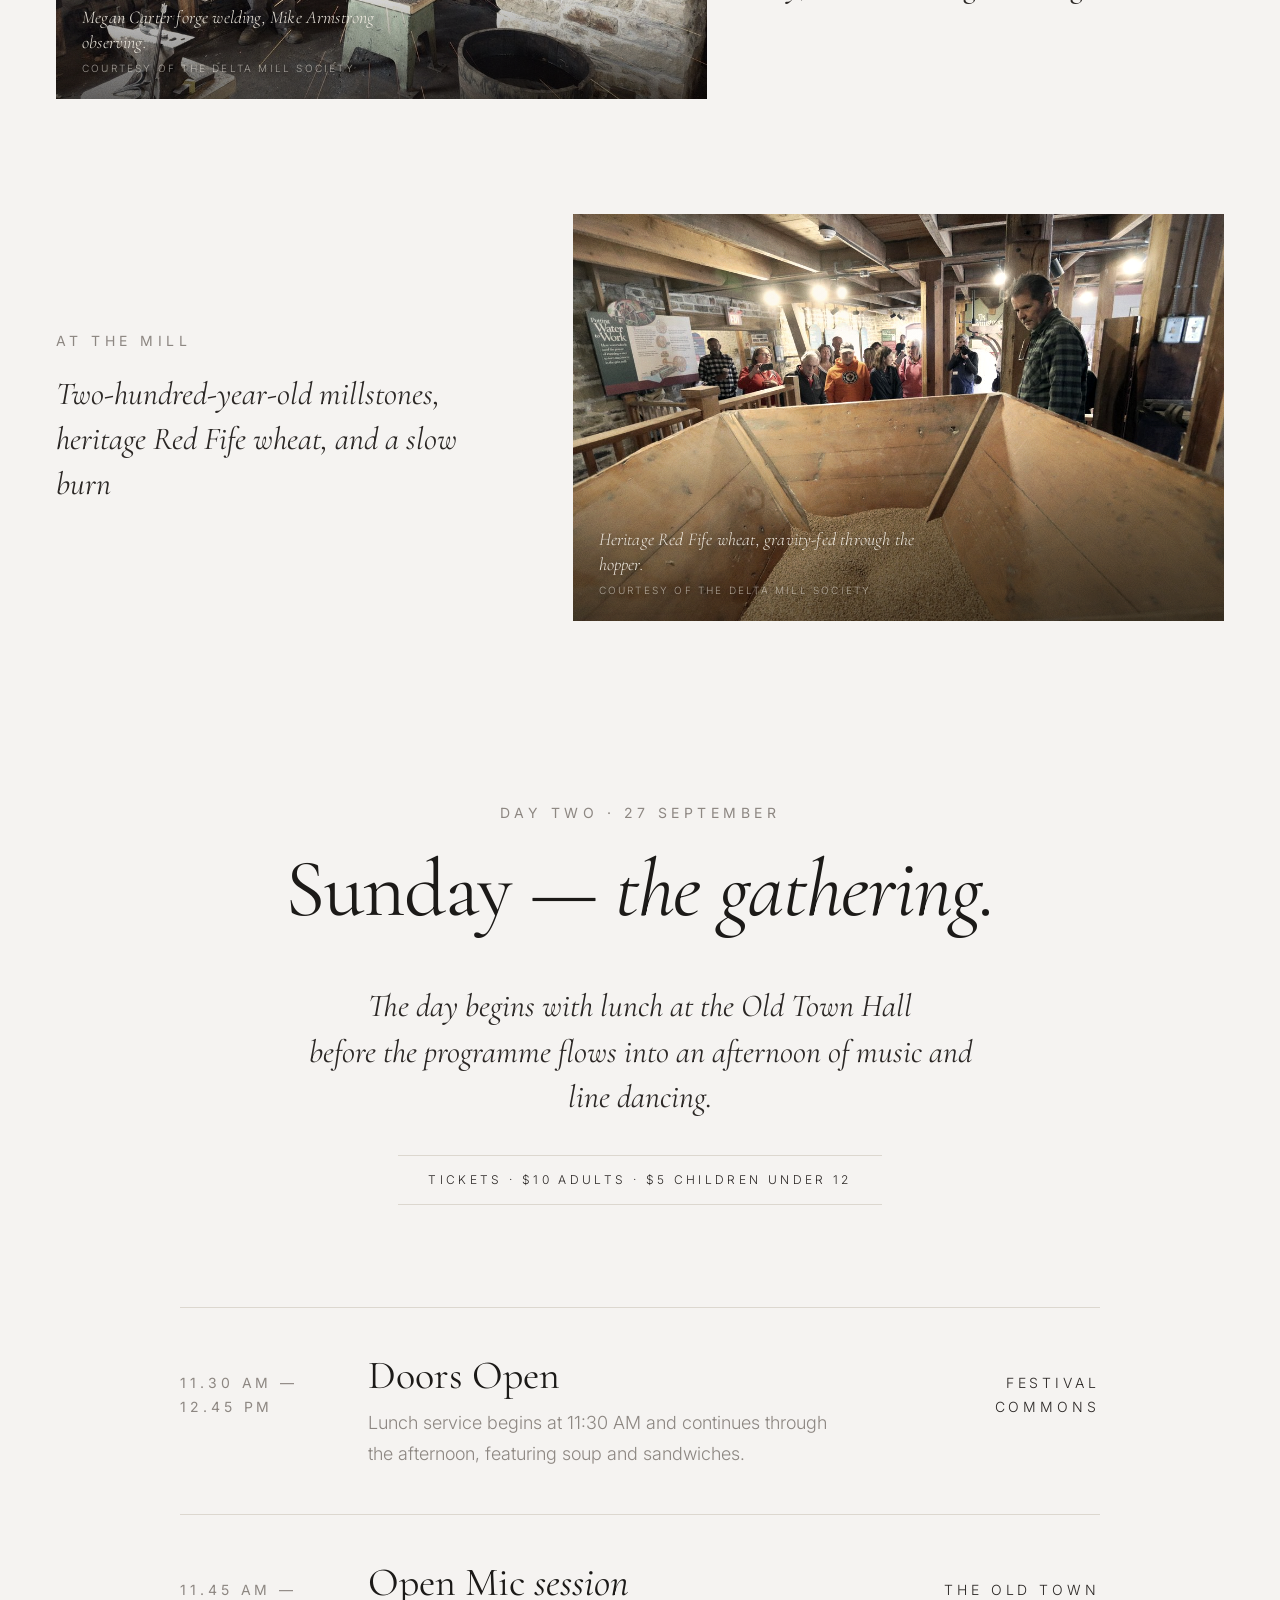
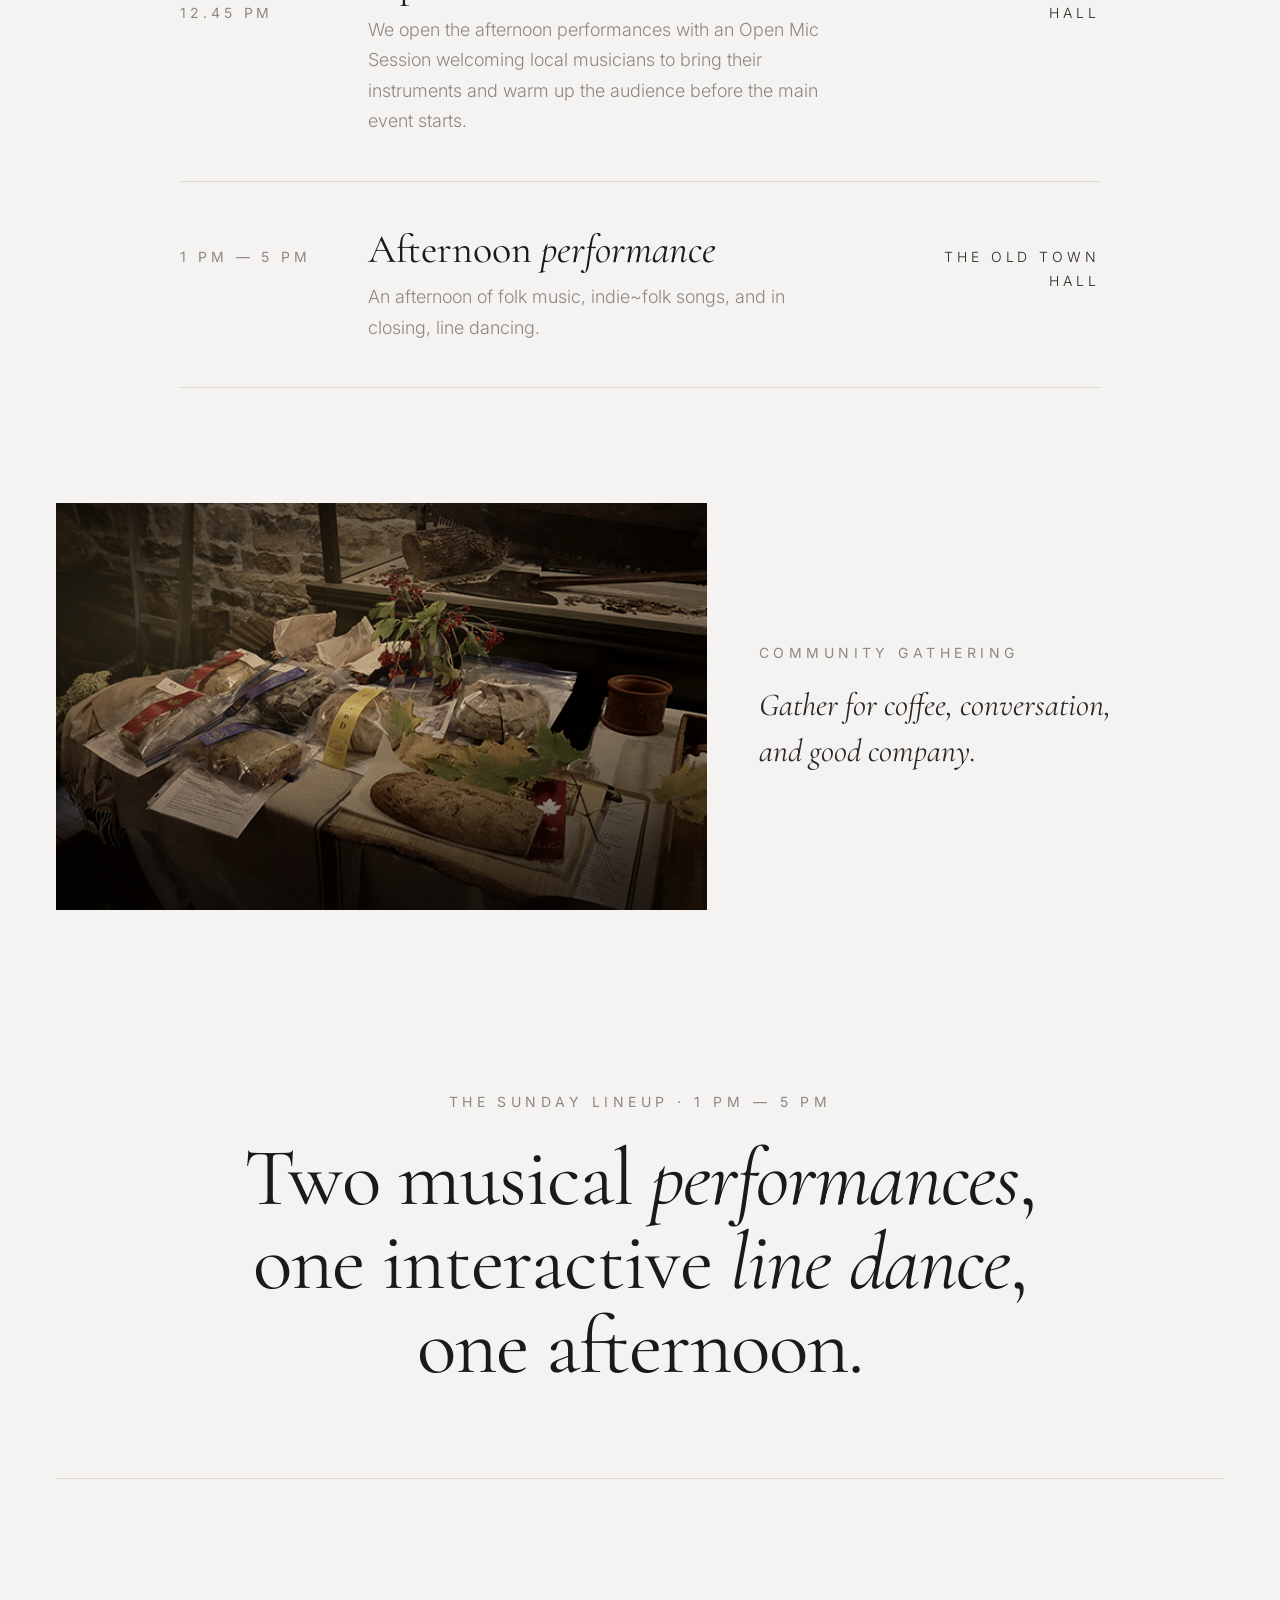
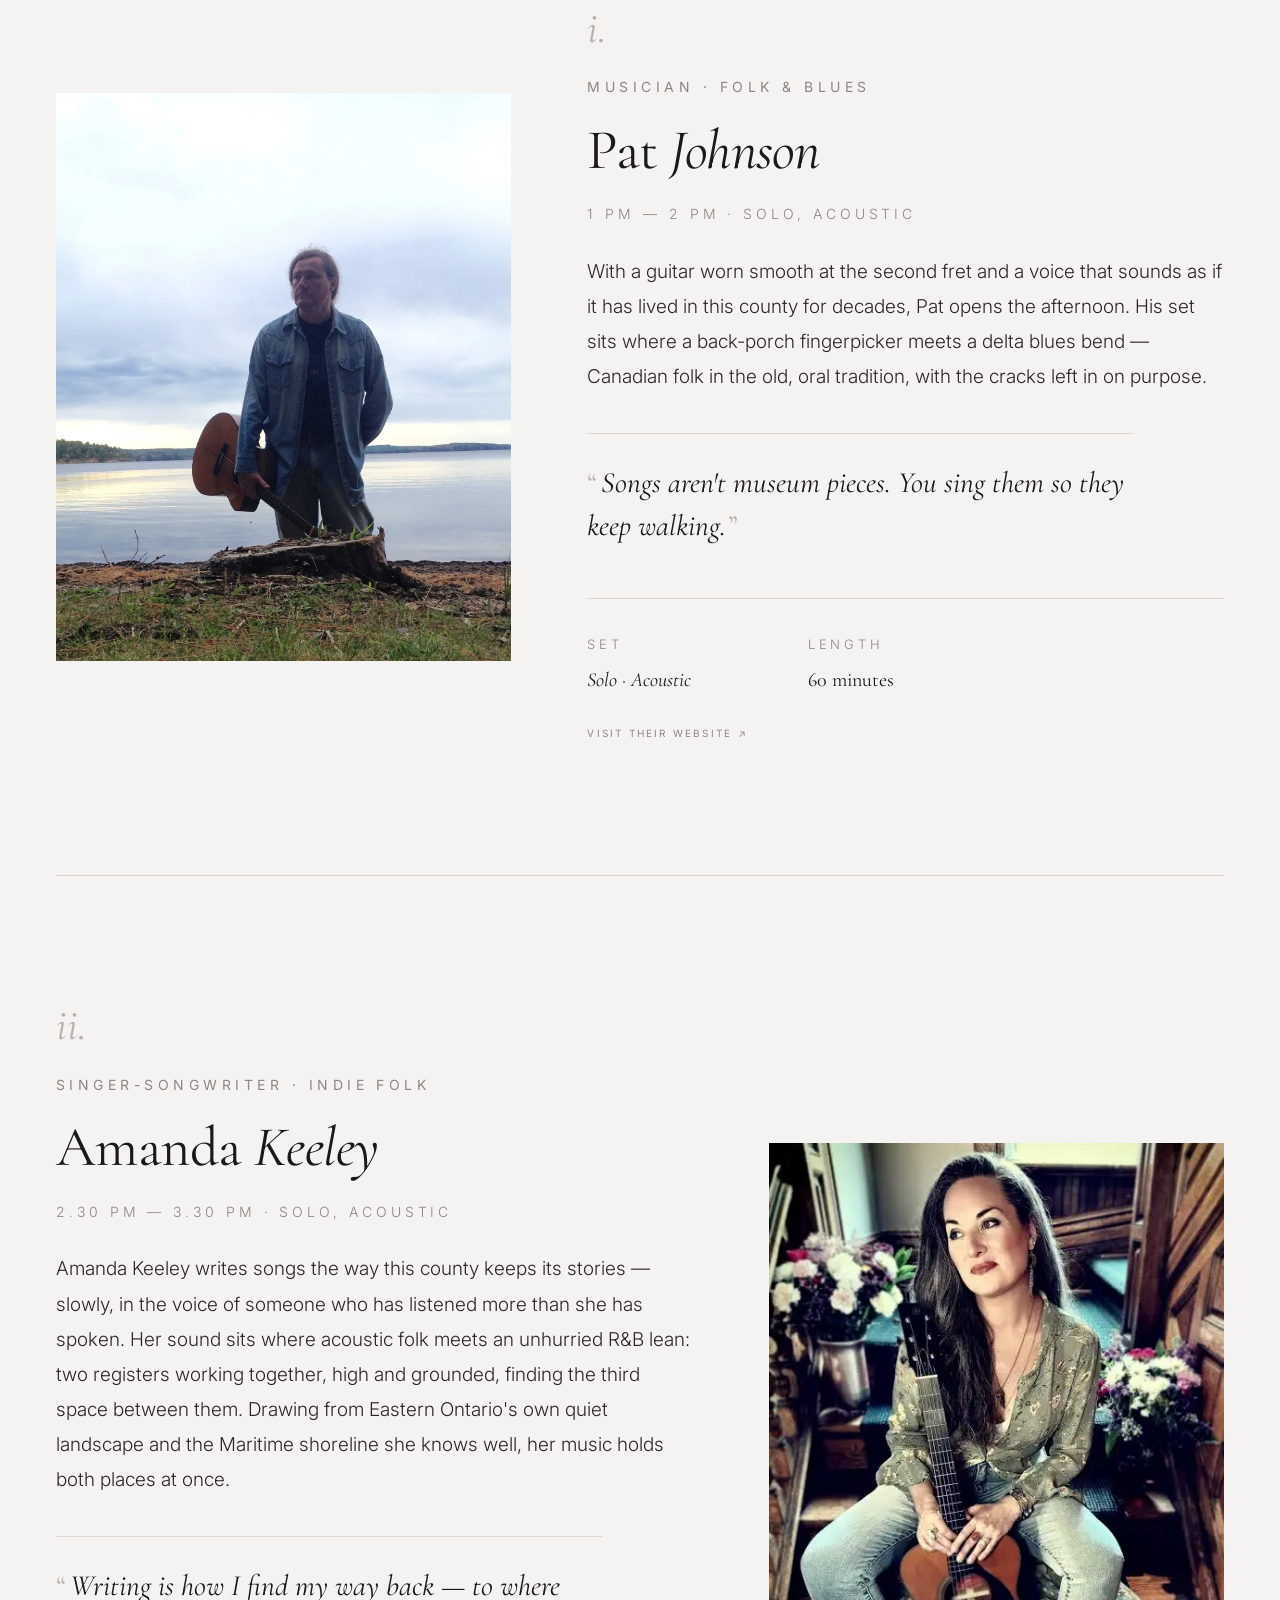
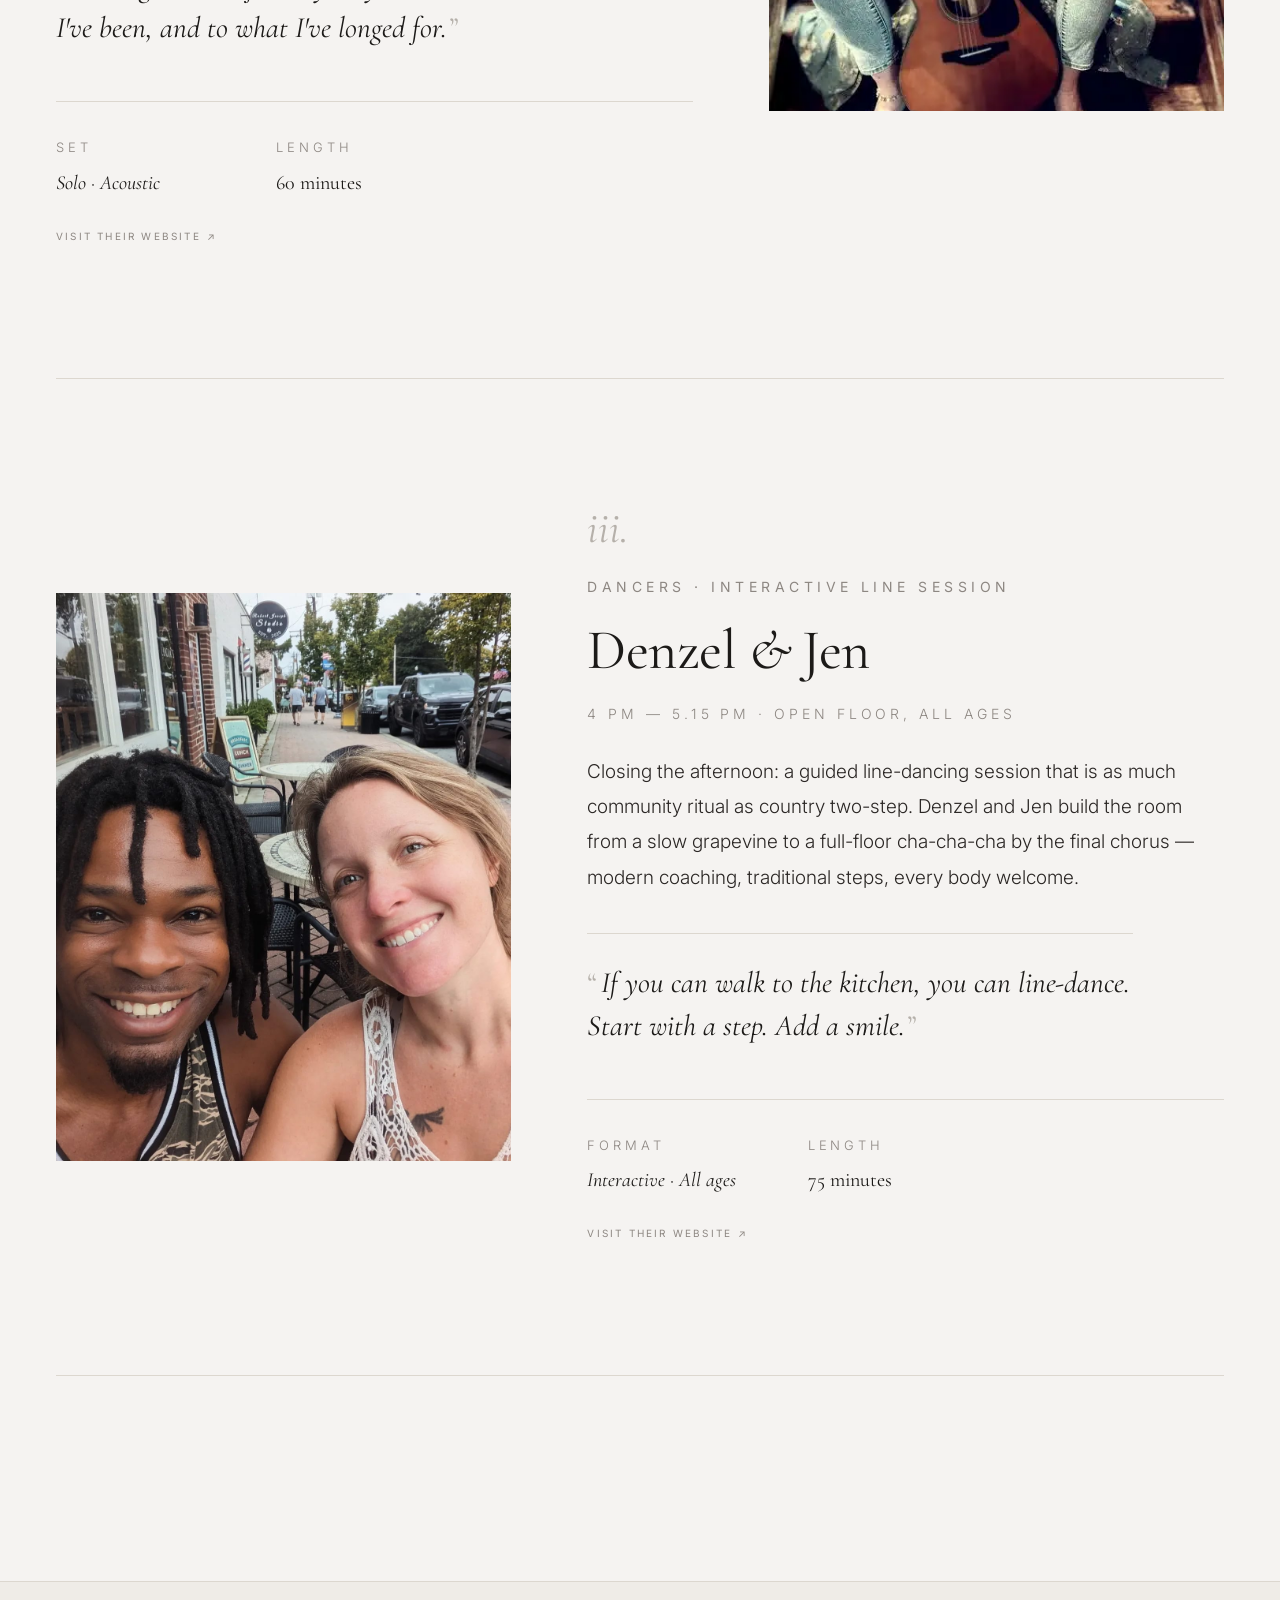
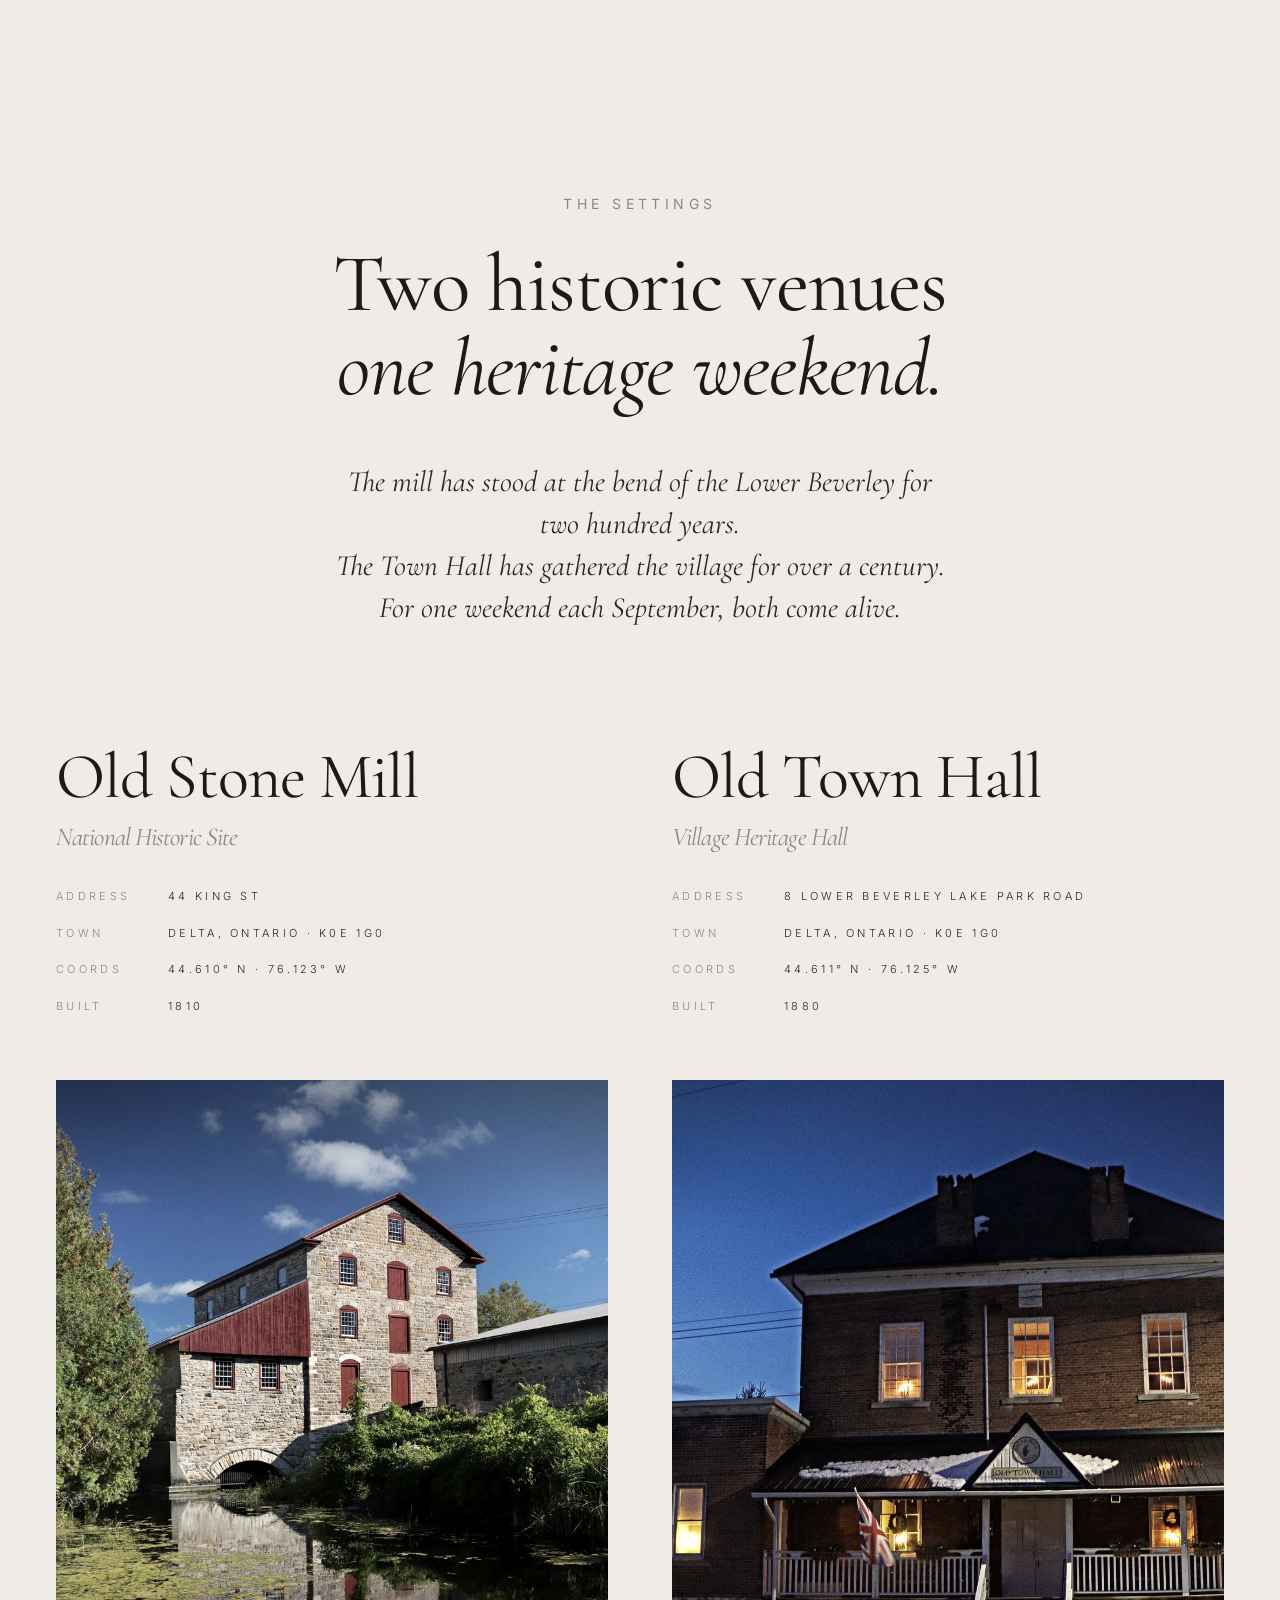
==== commit 6dda9799: "Italicize the "(Map)" tag on the Saturday village-map trigger" ====
--- a/index.html
+++ b/index.html
@@ -269,7 +269,7 @@
           <span class="sched-time">10 AM — 3 PM</span>
           <div>
             <button type="button" class="sched-name village-trigger" id="village-map-trigger" aria-haspopup="dialog">
-              Delta Harvest Festival <span class="it">— throughout the village</span>
+              Delta Harvest Festival <span class="it">— throughout the village</span> <em>(Map)</em>
               <span class="village-trigger-tip" role="tooltip" id="village-trigger-tip">Discover events happening throughout Delta during the festival.</span>
             </button>
             <p class="sched-sub">Delta hosts its annual Harvest Festival with activities throughout the village. The day is self-paced; programmes overlap so you can wander between them.</p>
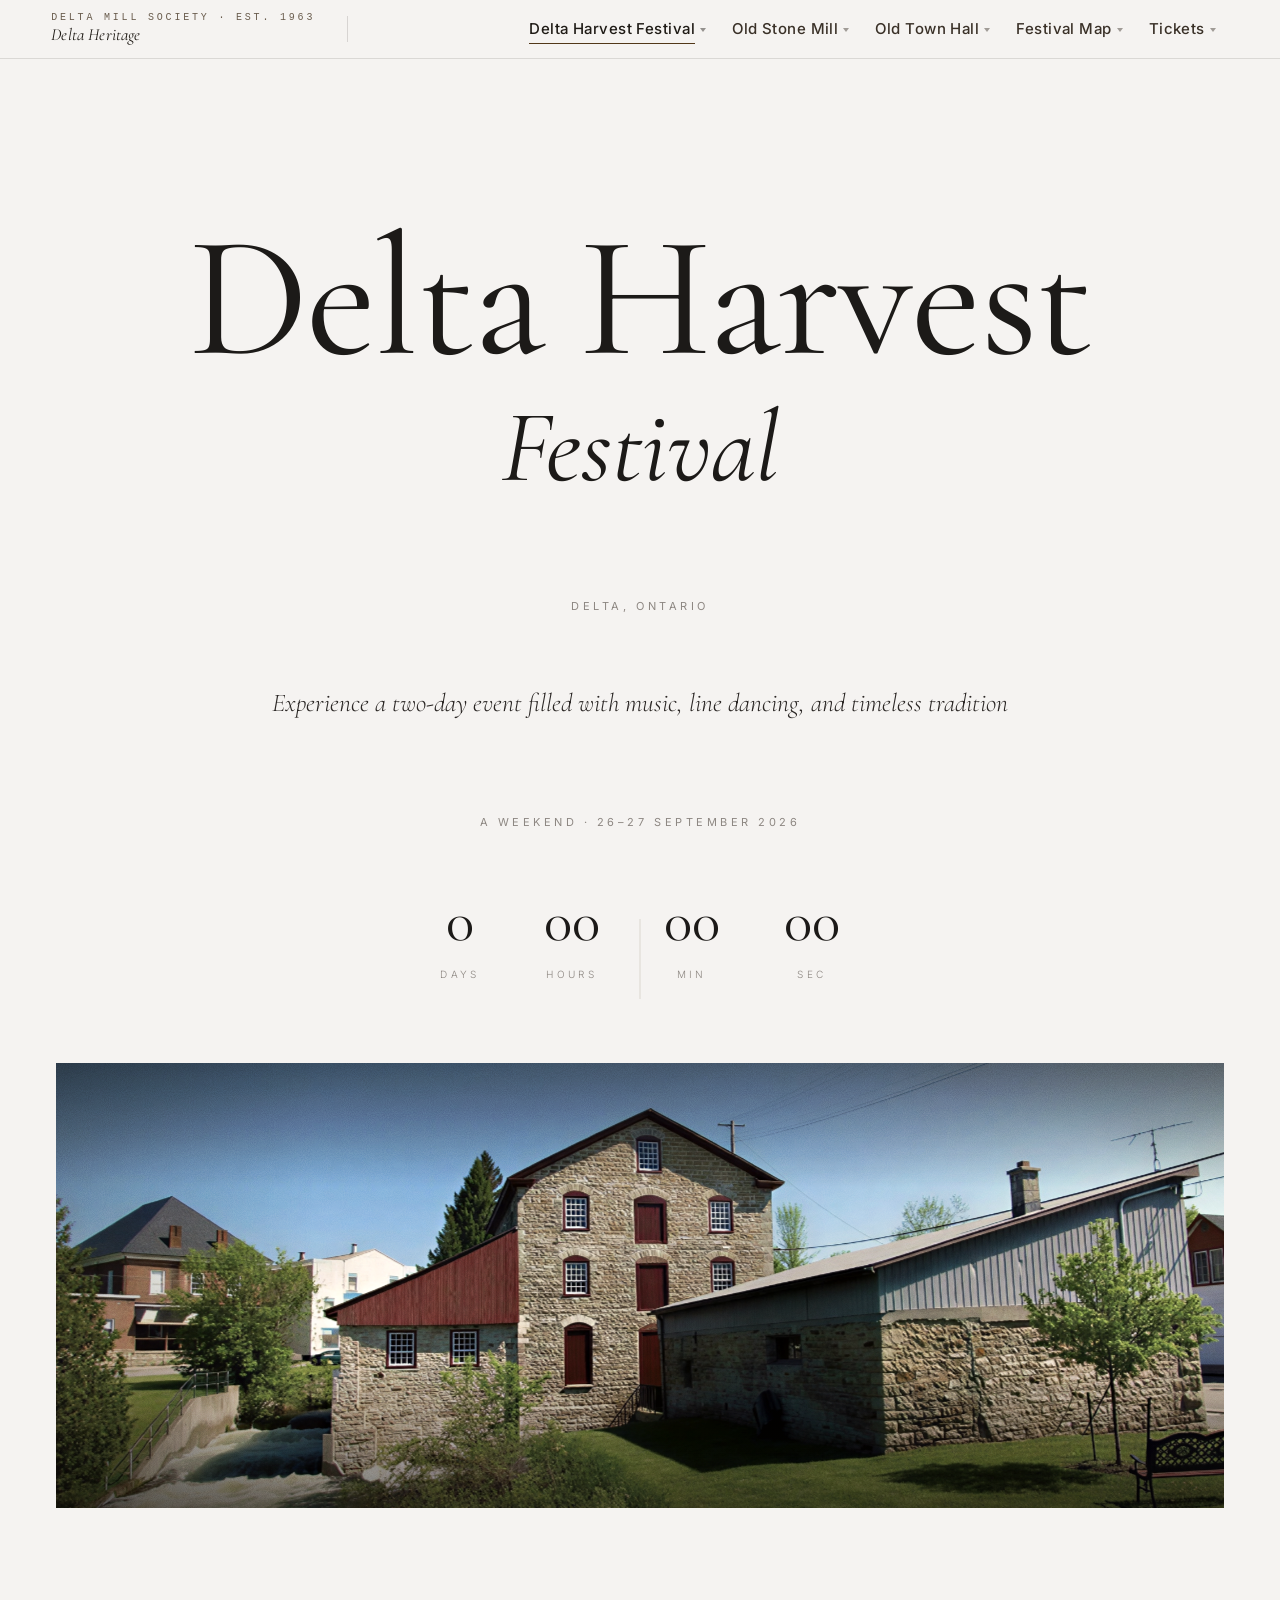
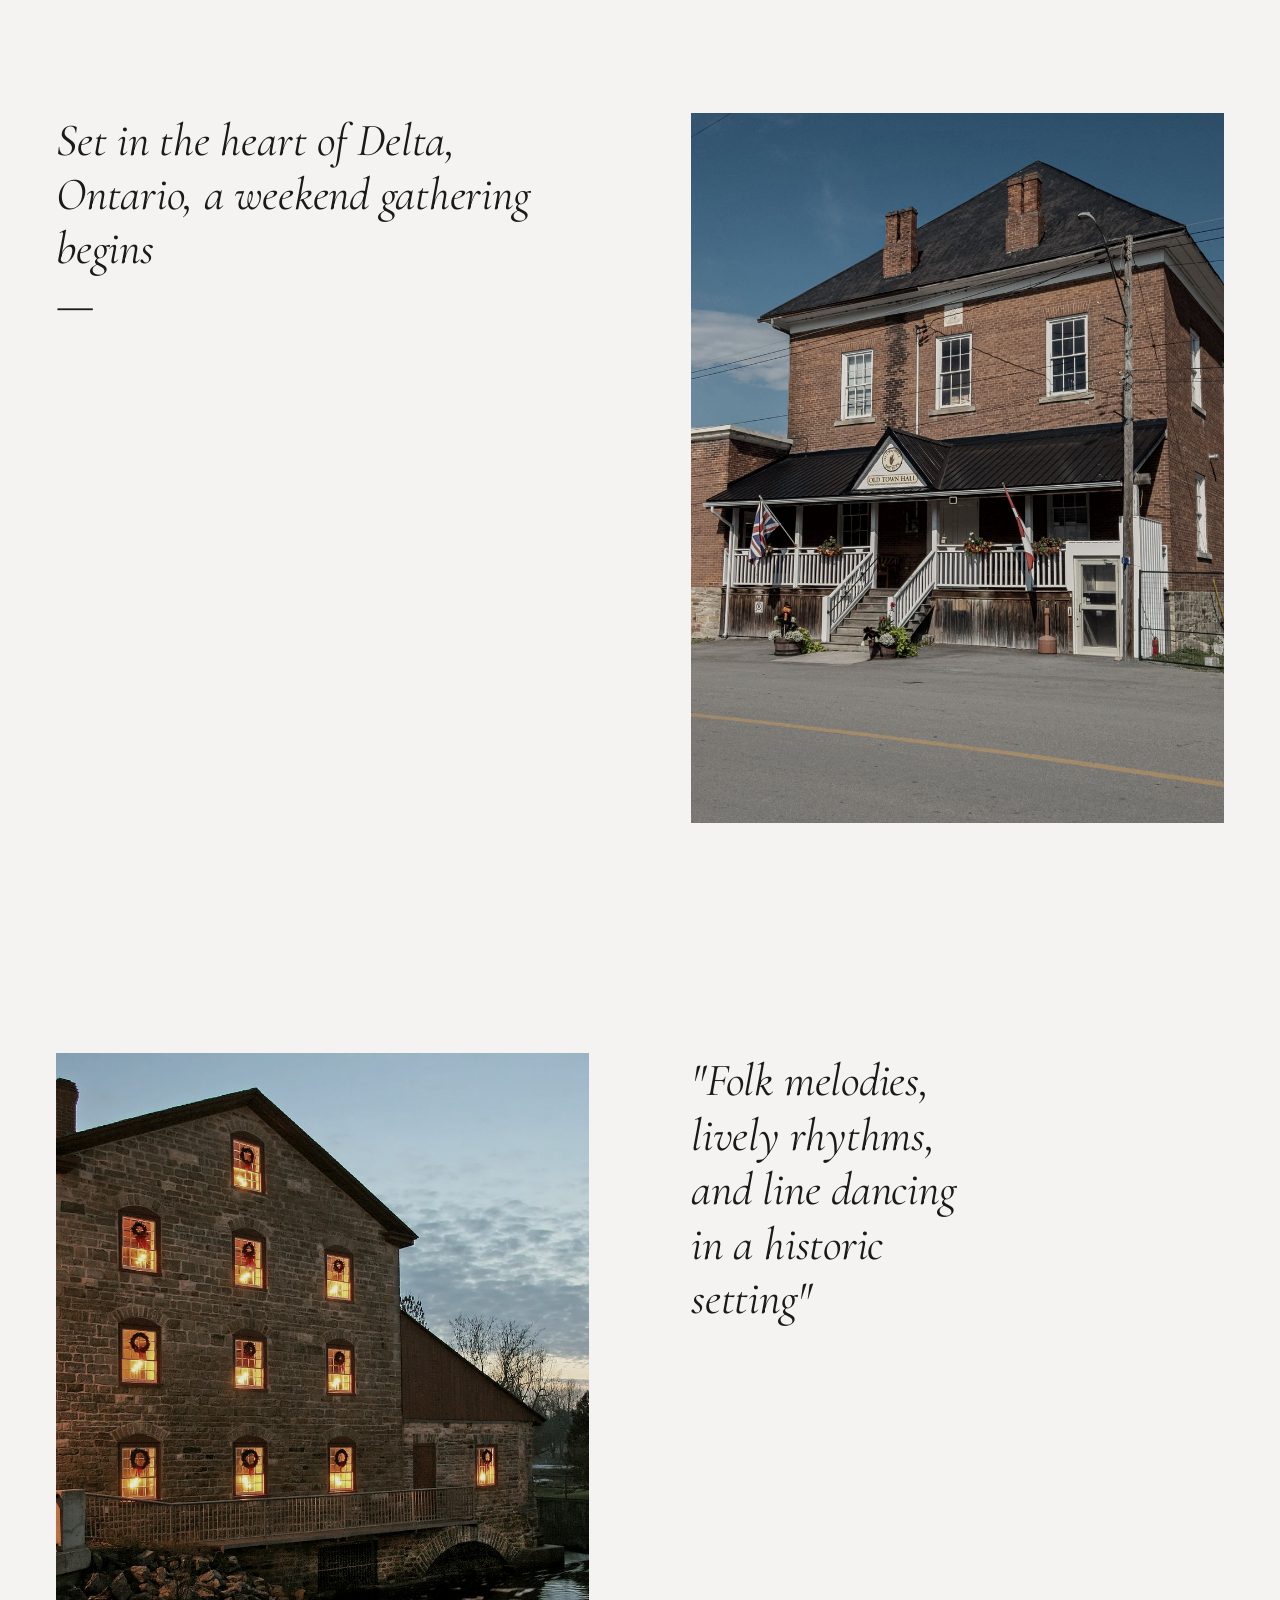
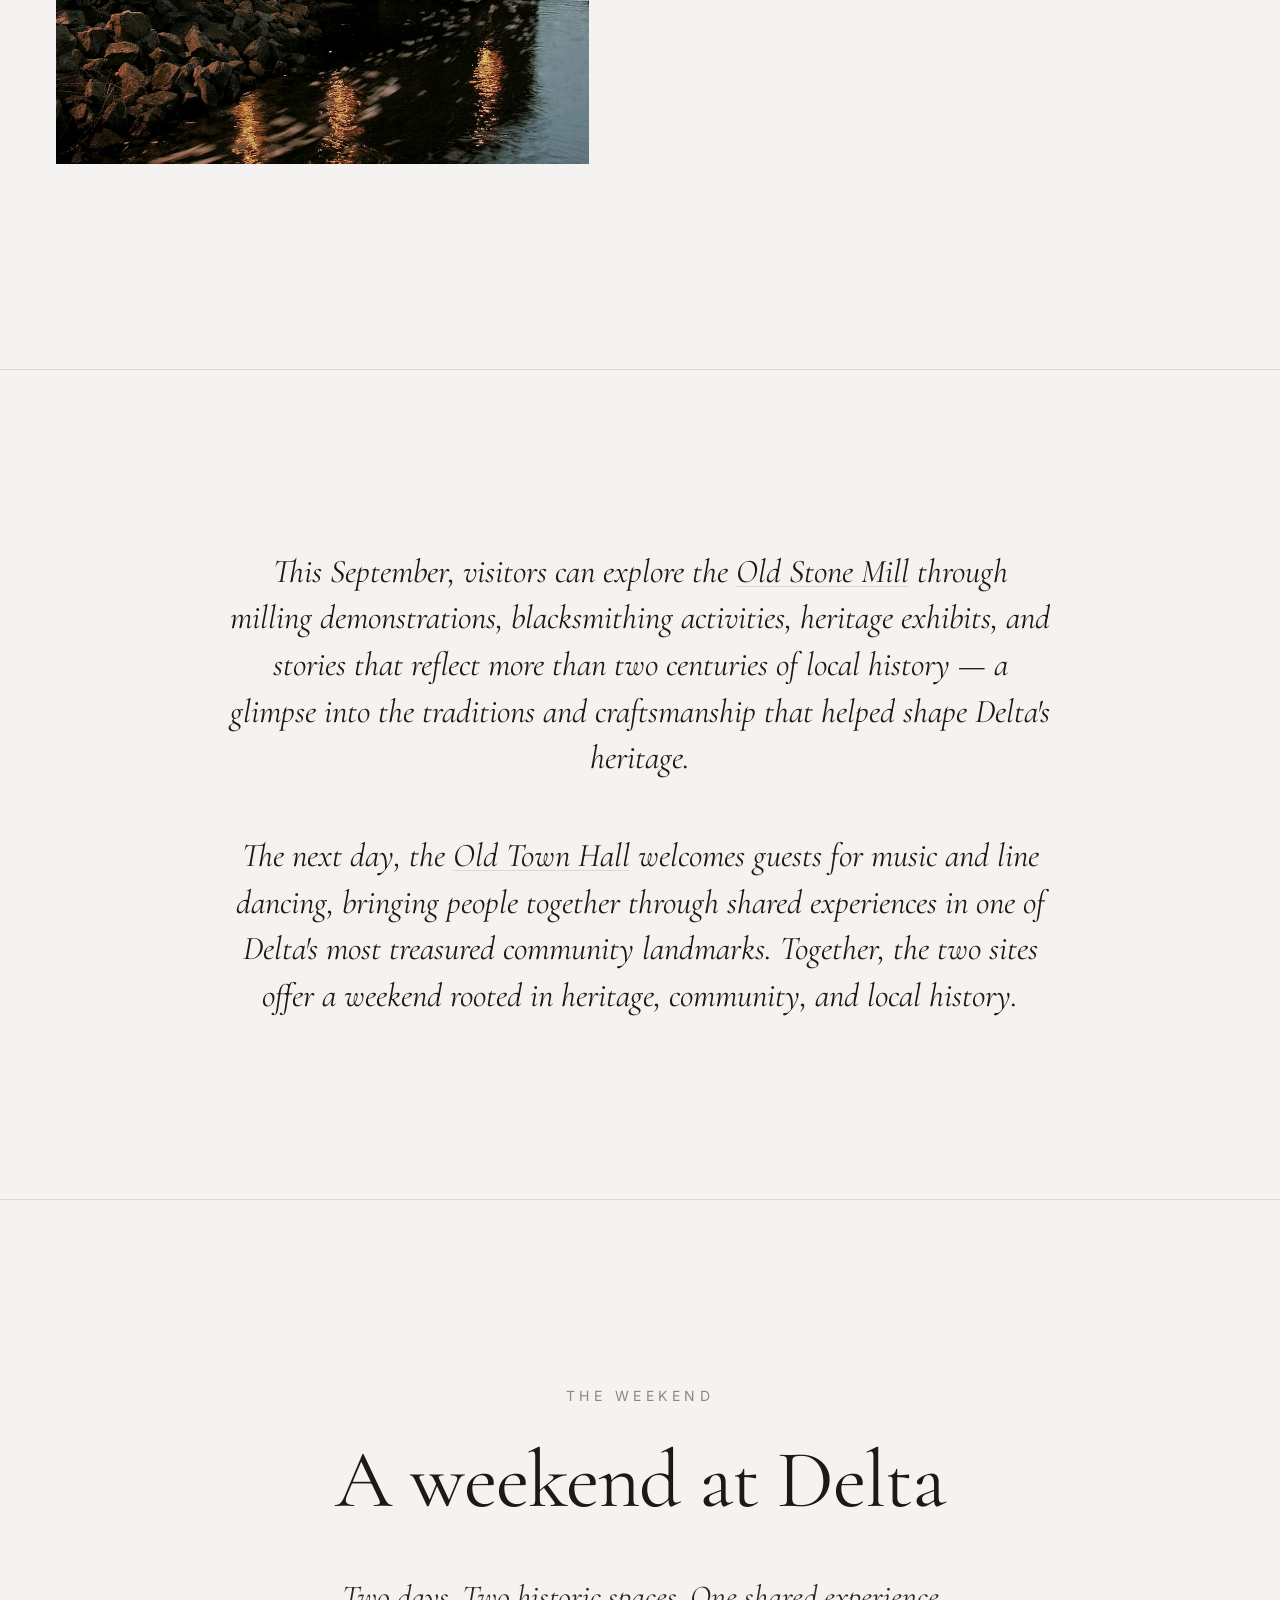
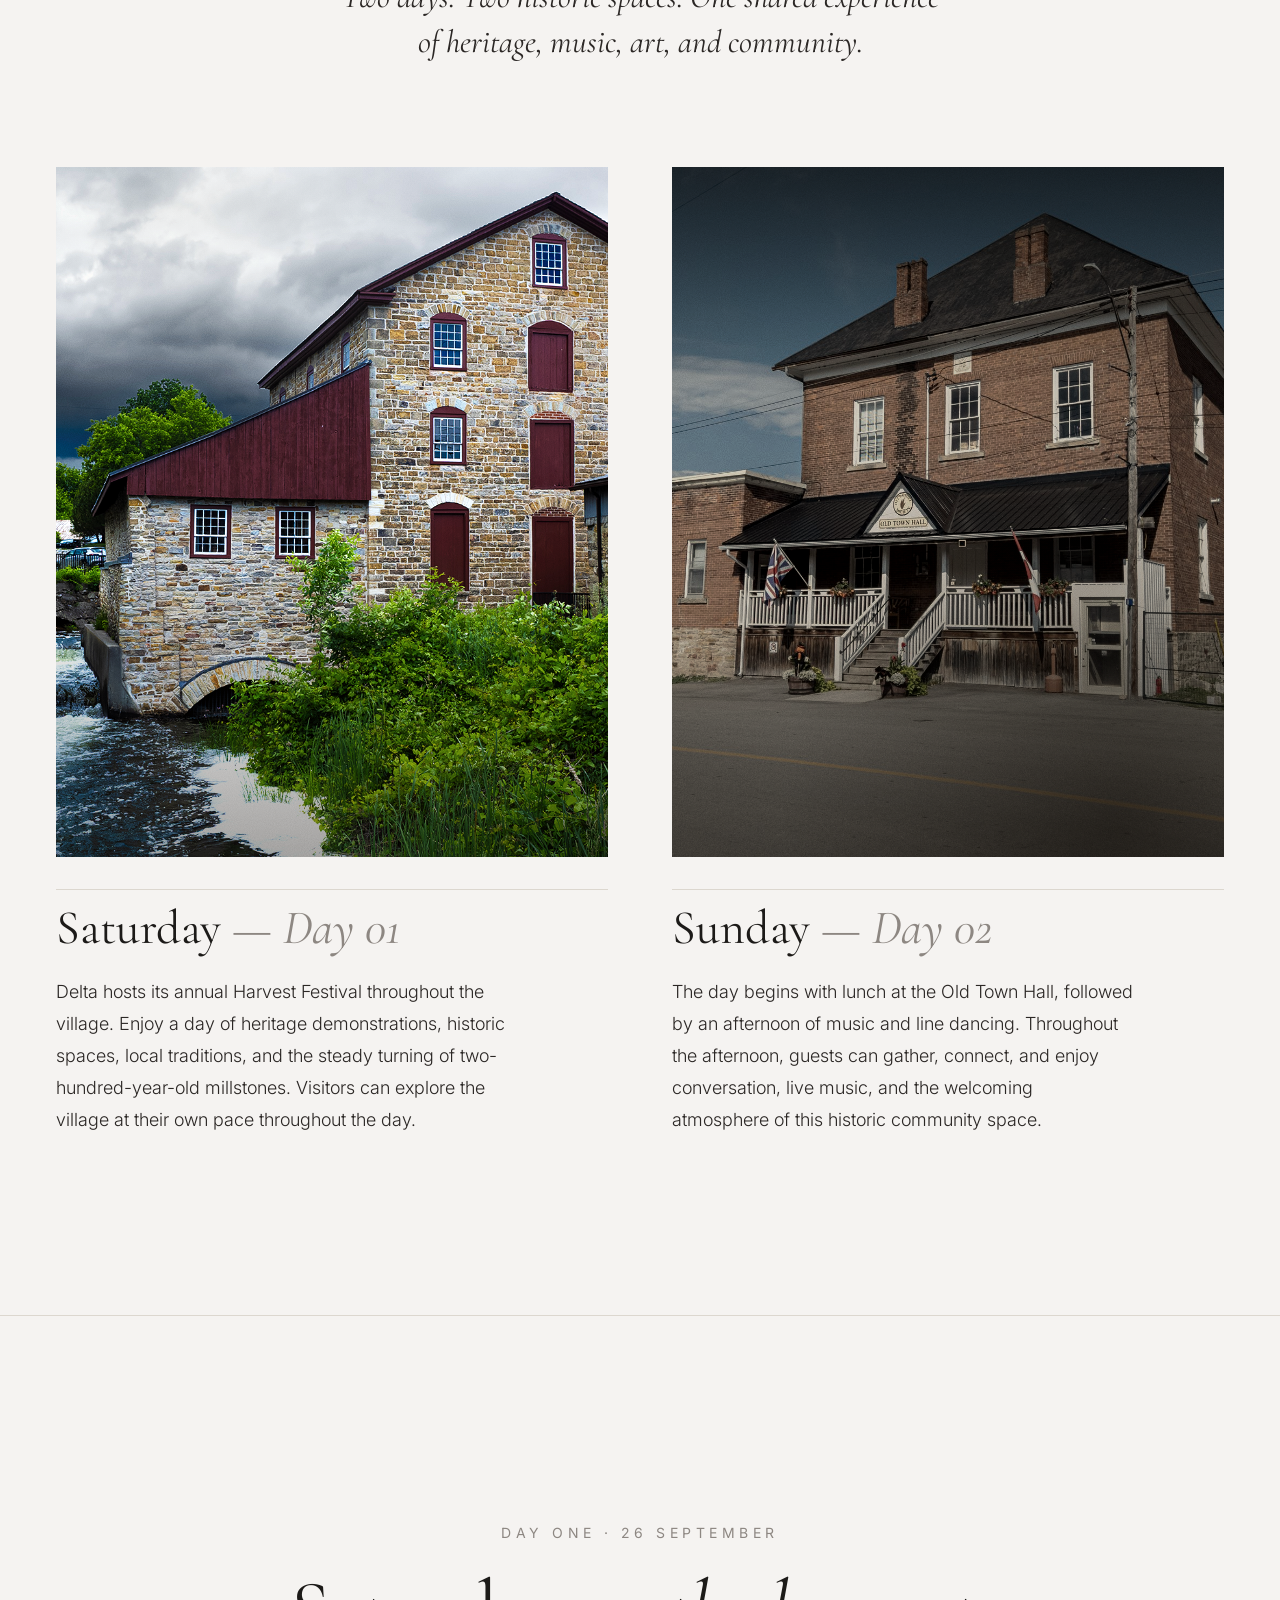
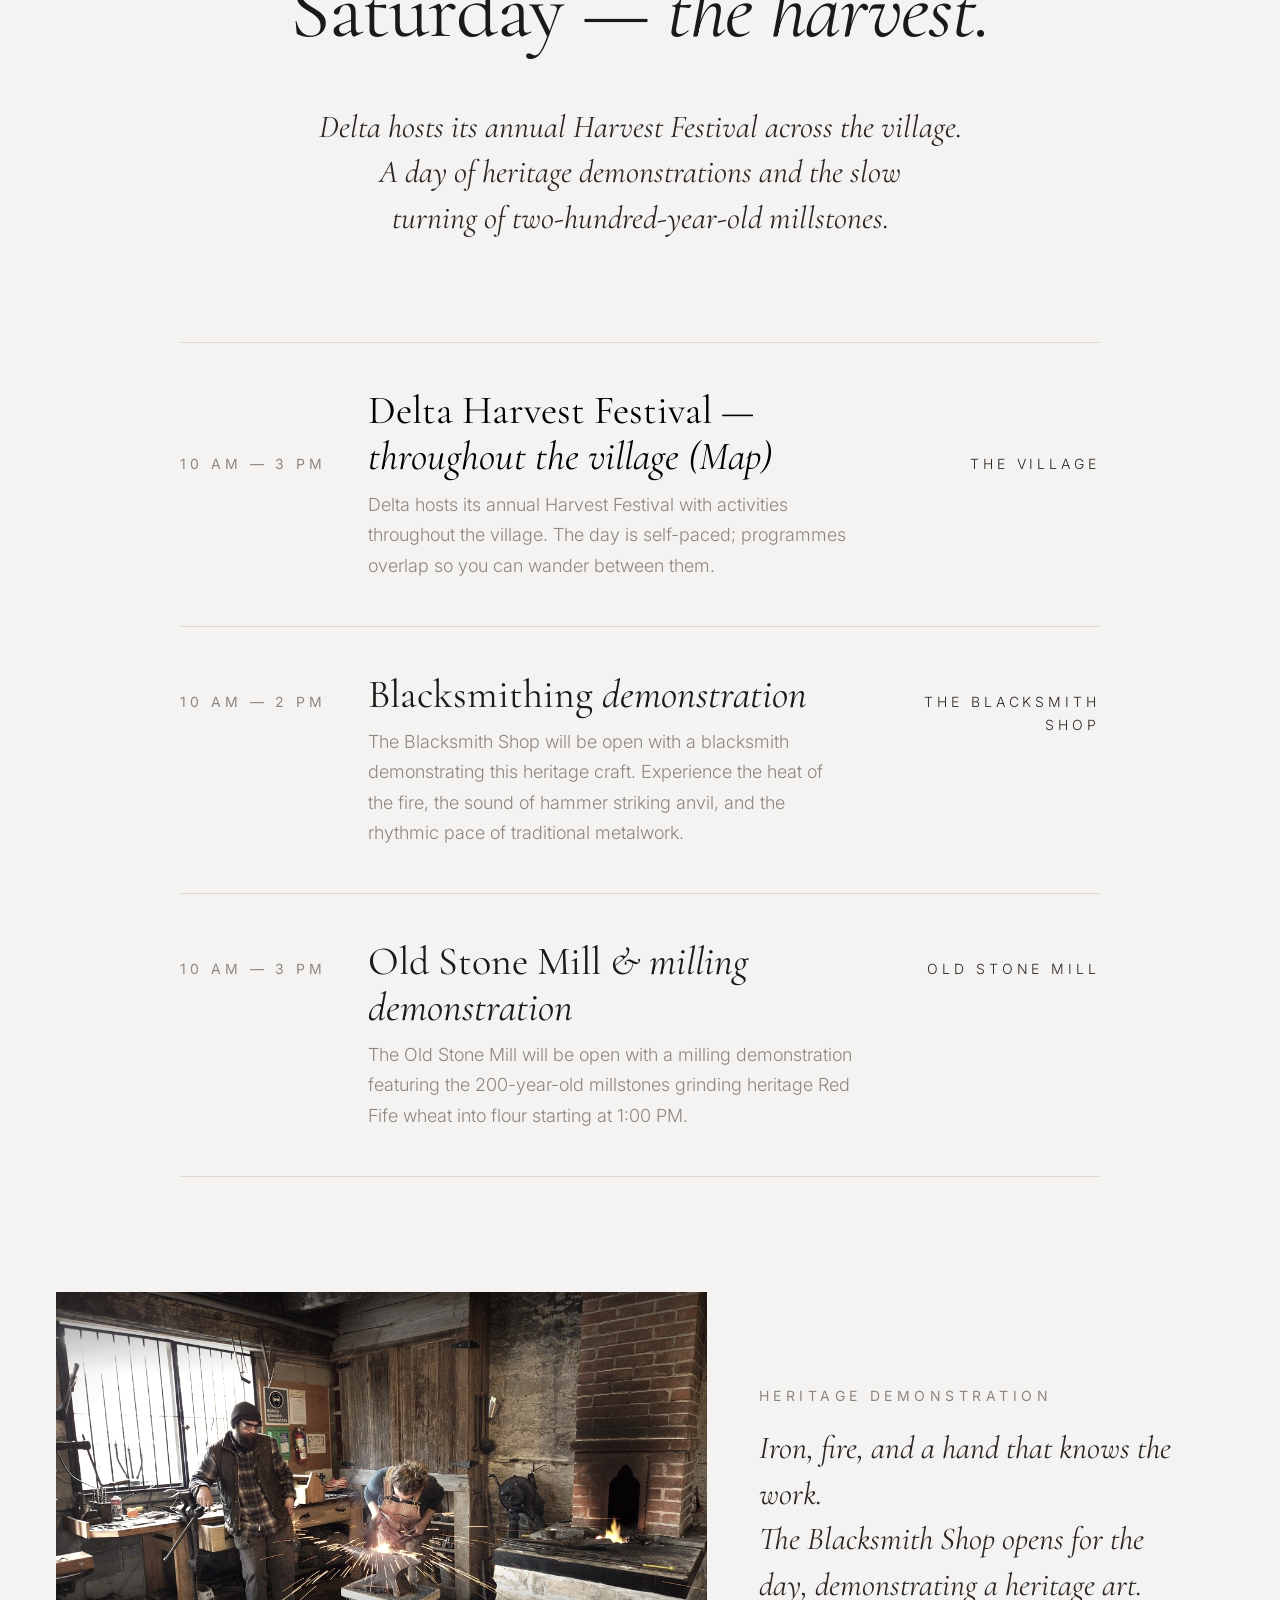
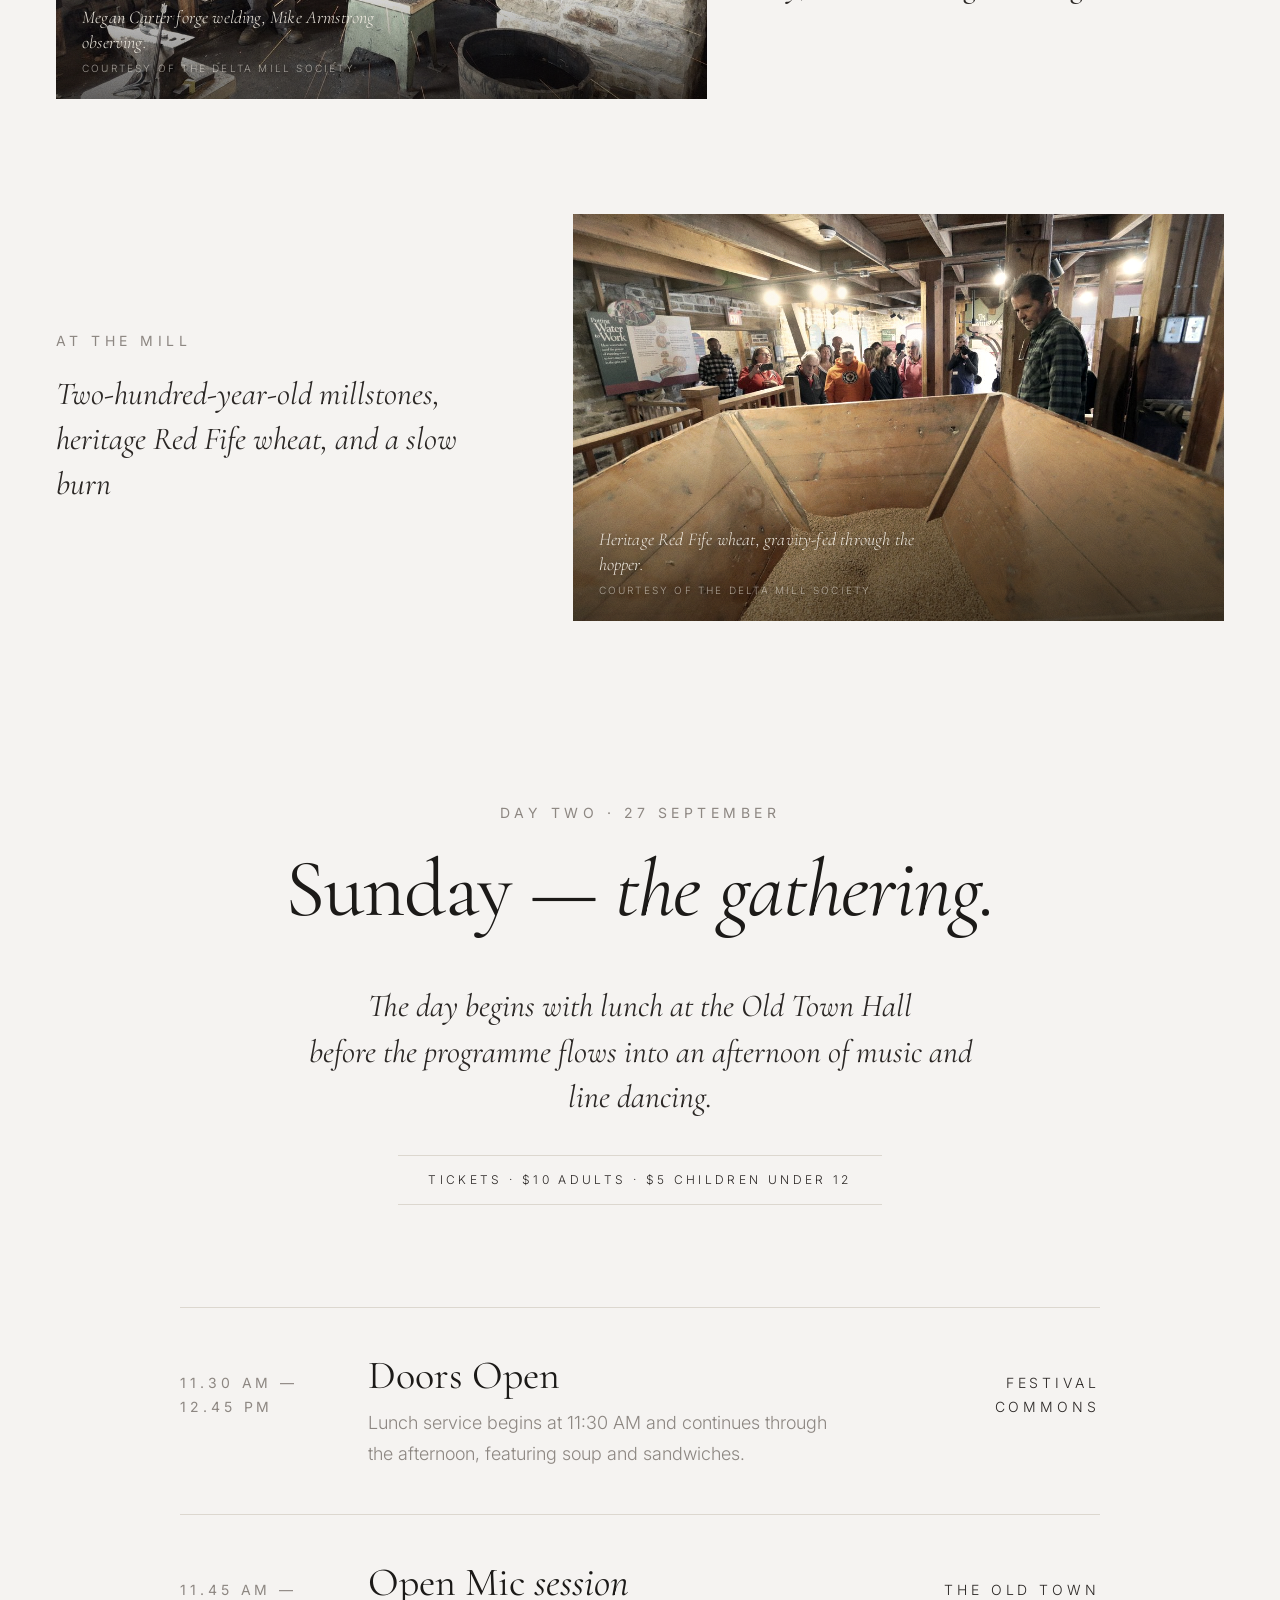
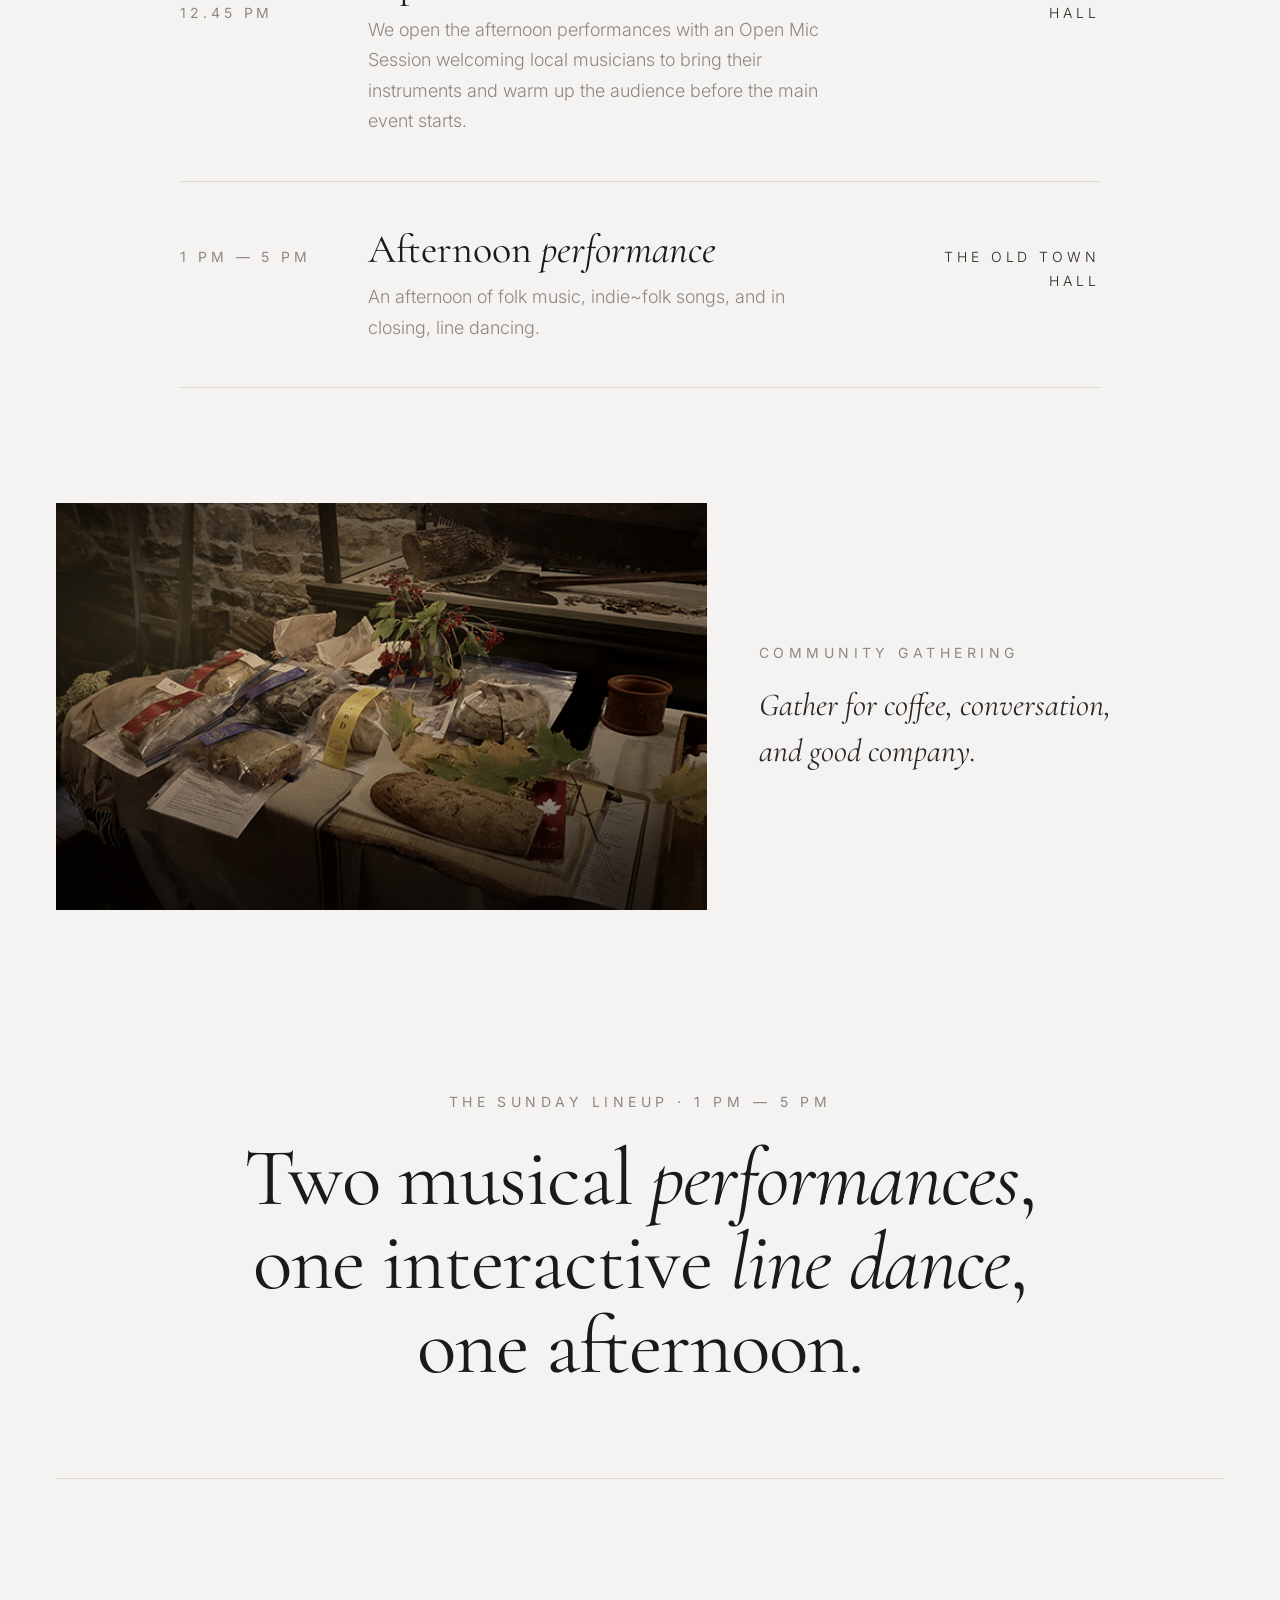
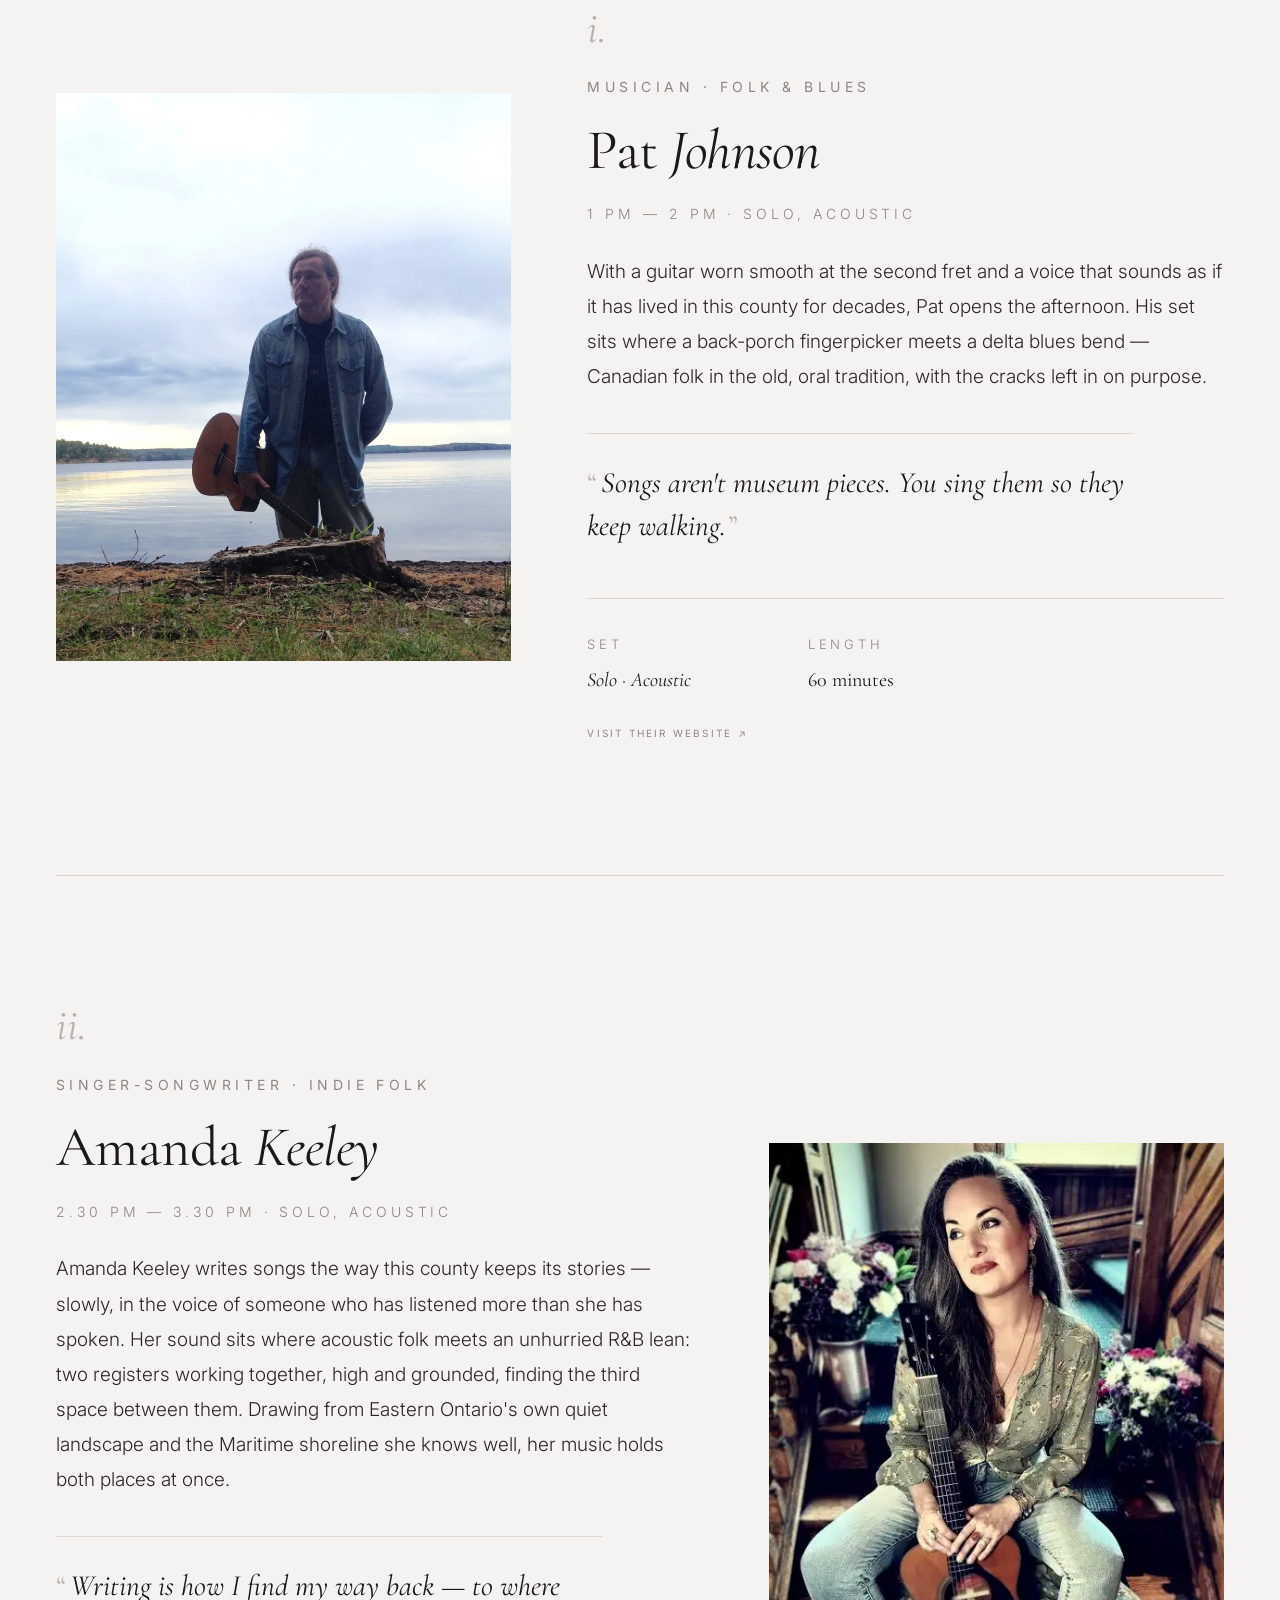
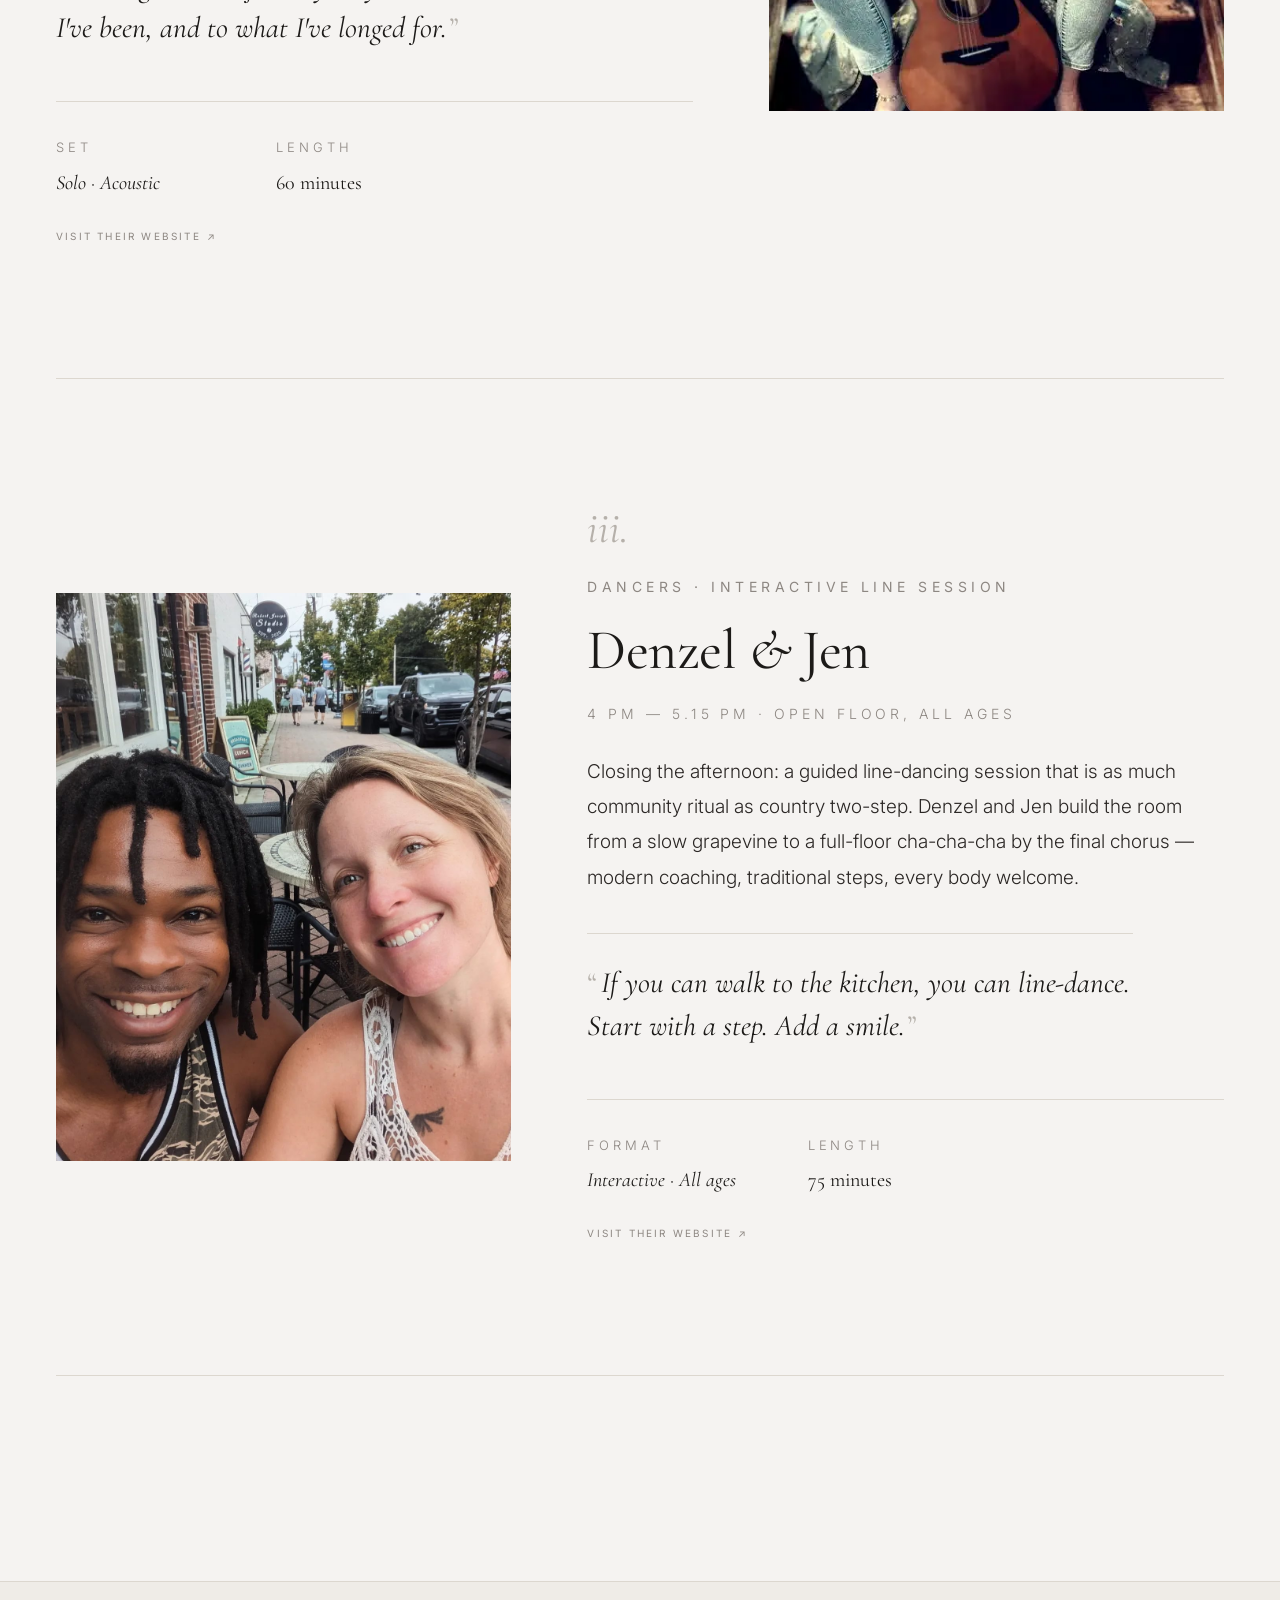
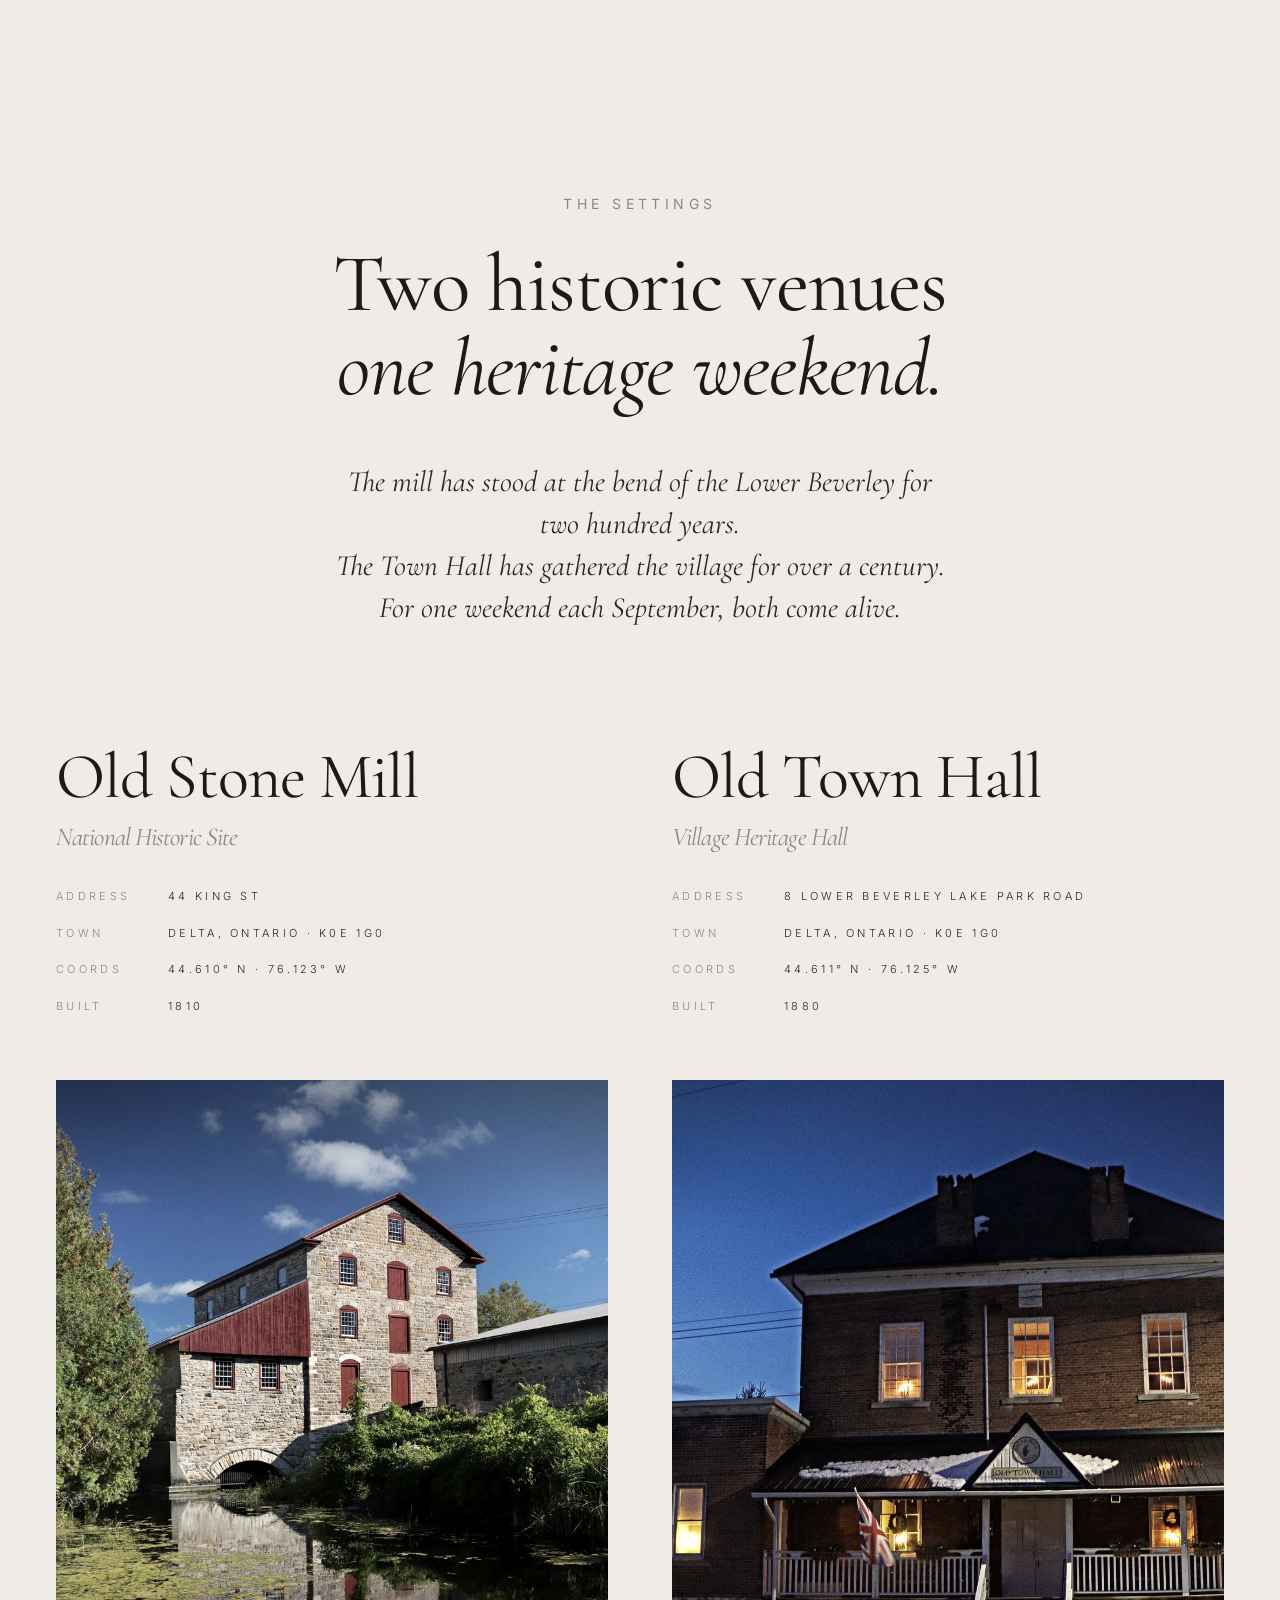
==== commit 28bfe2f3: "Add Phase 1 online ticketing (guest checkout, retrieve-ticket) and production docs Adds /tickets/ pa" ====
--- a/index.html
+++ b/index.html
@@ -74,6 +74,14 @@
           <a href="festival-map.html" role="menuitem">Introduction</a>
           <a href="festival-map.html#map" role="menuitem">The Interactive Map</a>
           <a href="festival-map.html#locations" role="menuitem">Festival Locations</a>
+        </div>
+      </div>
+      <div class="hn-item" data-section="tickets">
+        <a class="hn-link" href="tickets/" role="menuitem" aria-haspopup="true"><span>Tickets</span></a>
+        <div class="hn-drop" role="menu" aria-label="Tickets sections">
+          <div class="hn-drop-head">Tickets</div>
+          <a href="tickets/" role="menuitem">Purchase Tickets</a>
+          <a href="tickets/retrieve/" role="menuitem">Retrieve My Tickets</a>
         </div>
       </div>
     </div>
@@ -403,7 +411,7 @@
           The day begins with lunch at the Old Town Hall<br/>
           before the programme flows into an afternoon of music and line dancing.
         </p>
-        <p class="ticket-info reveal">Tickets · $10 adults · $5 children under 12</p>
+        <a class="ticket-info reveal" href="tickets/">Tickets · $10 adults · $5 children under 12</a>
       </div>
 
       <div class="sched">
--- a/styles.css
+++ b/styles.css
@@ -1136,7 +1136,15 @@
   text-transform: uppercase;
   color: var(--ink-2);
   line-height: 1.8;
-}
+  text-decoration: none;
+  transition: color .2s, border-color .2s;
+}
+a.ticket-info:hover,
+a.ticket-info:focus-visible {
+  color: var(--umber-deep, #523819);
+  border-color: var(--umber-deep, #523819);
+}
+a.ticket-info:focus-visible { outline: 2px solid var(--umber-deep, #523819); outline-offset: 3px; }
 
 .gal-grid .plate { width: 100%; height: 100%; }
 
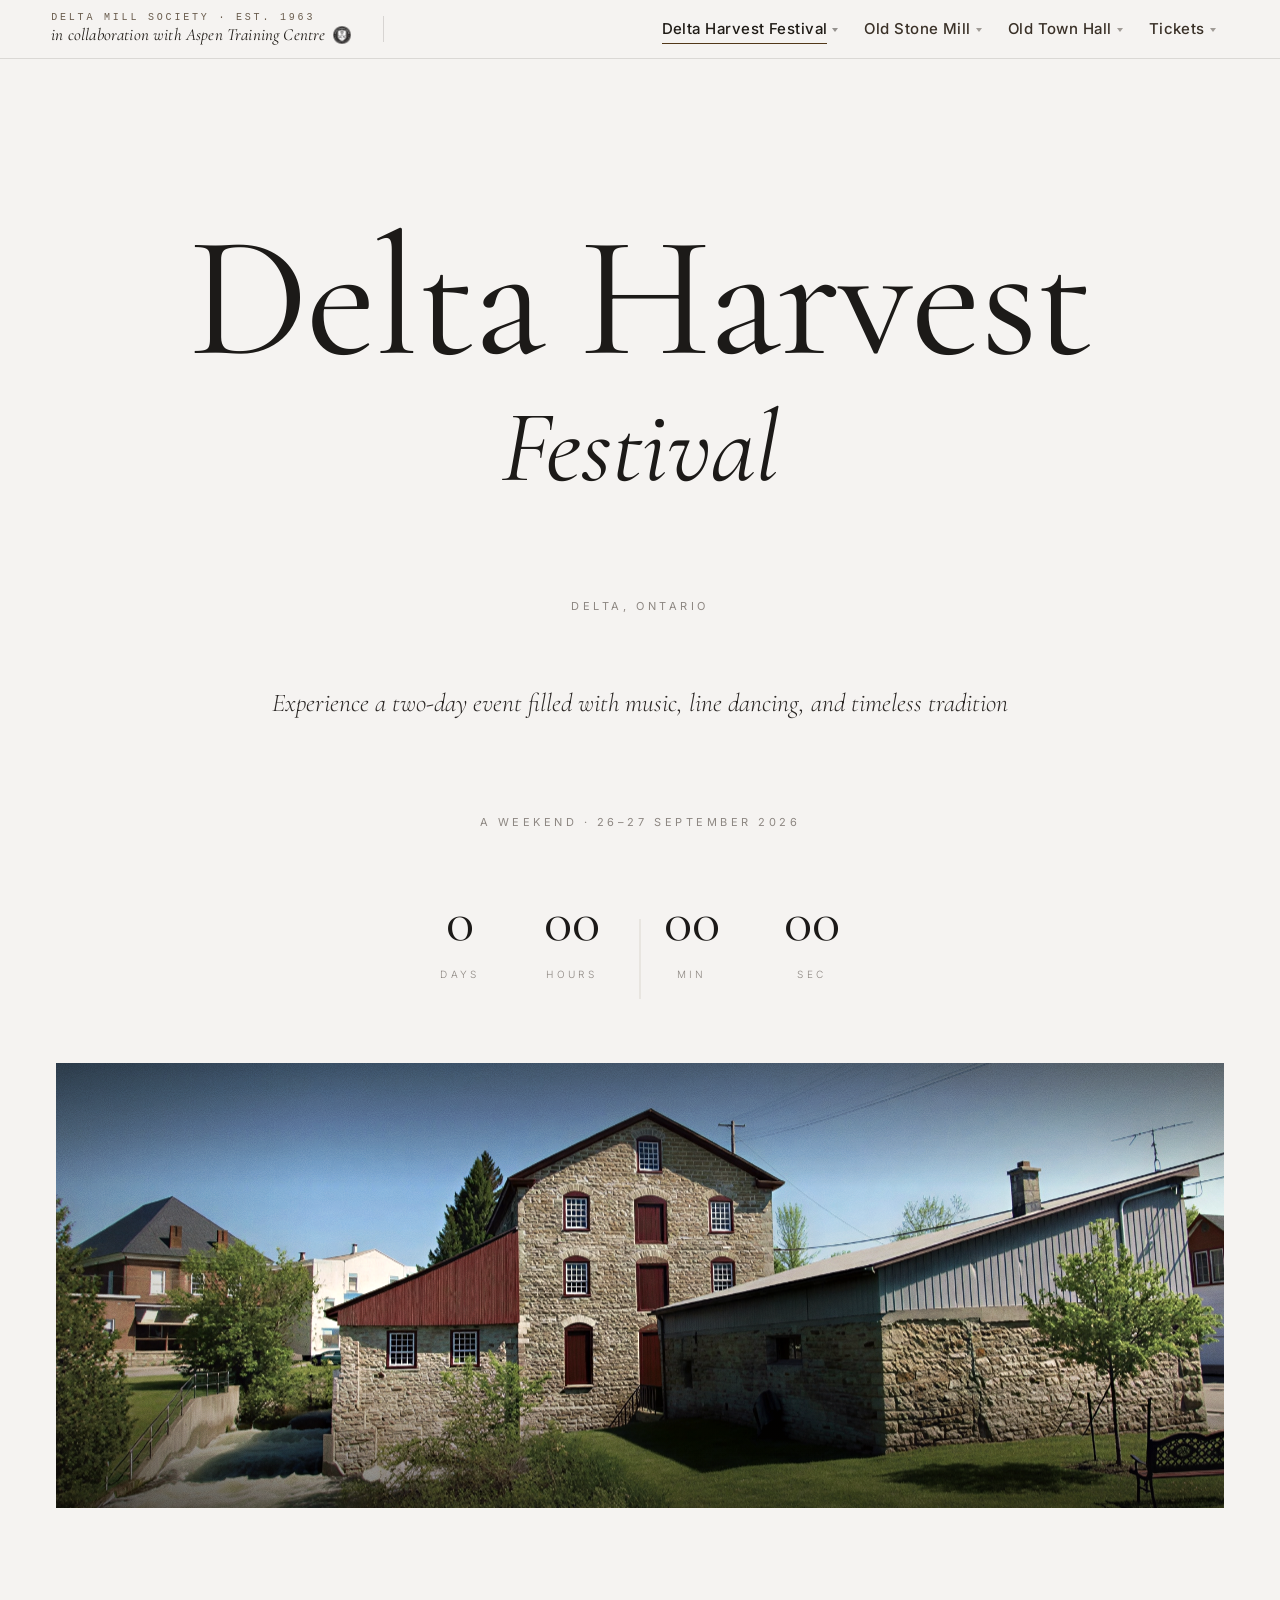
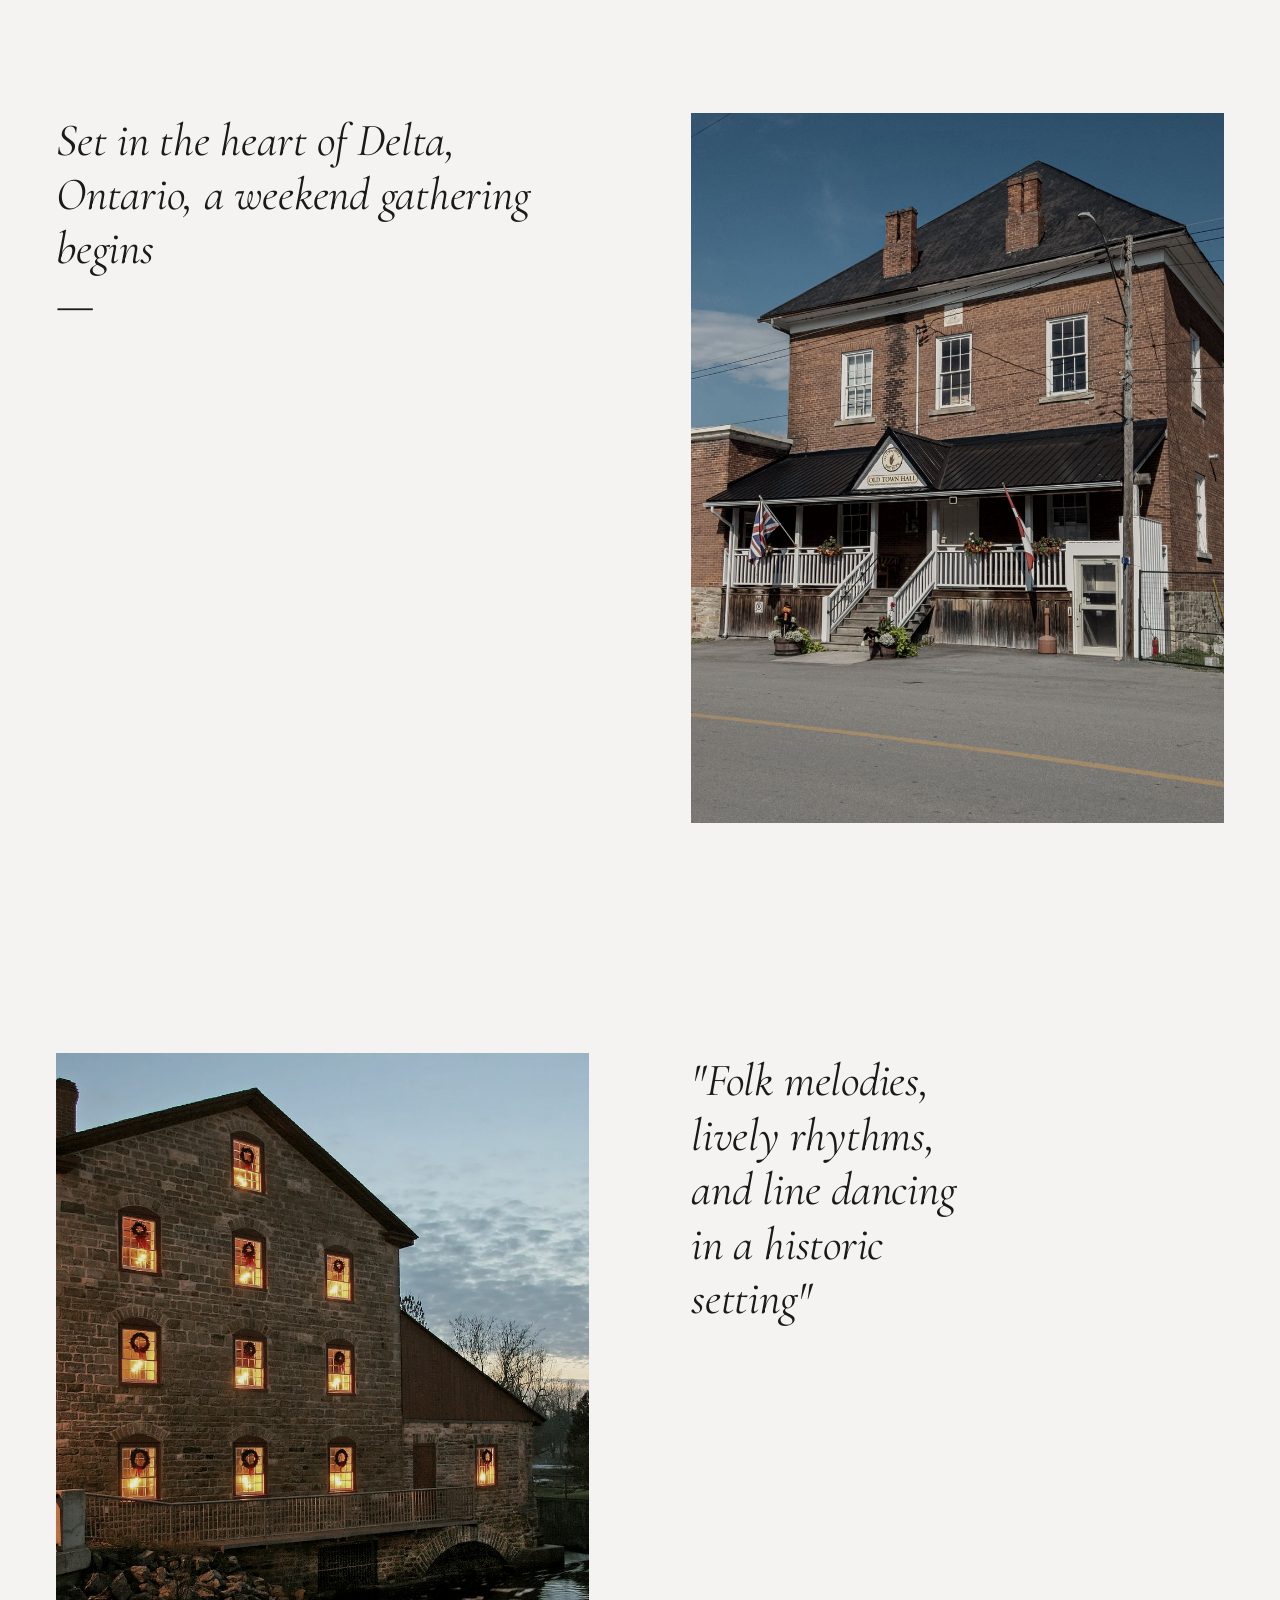
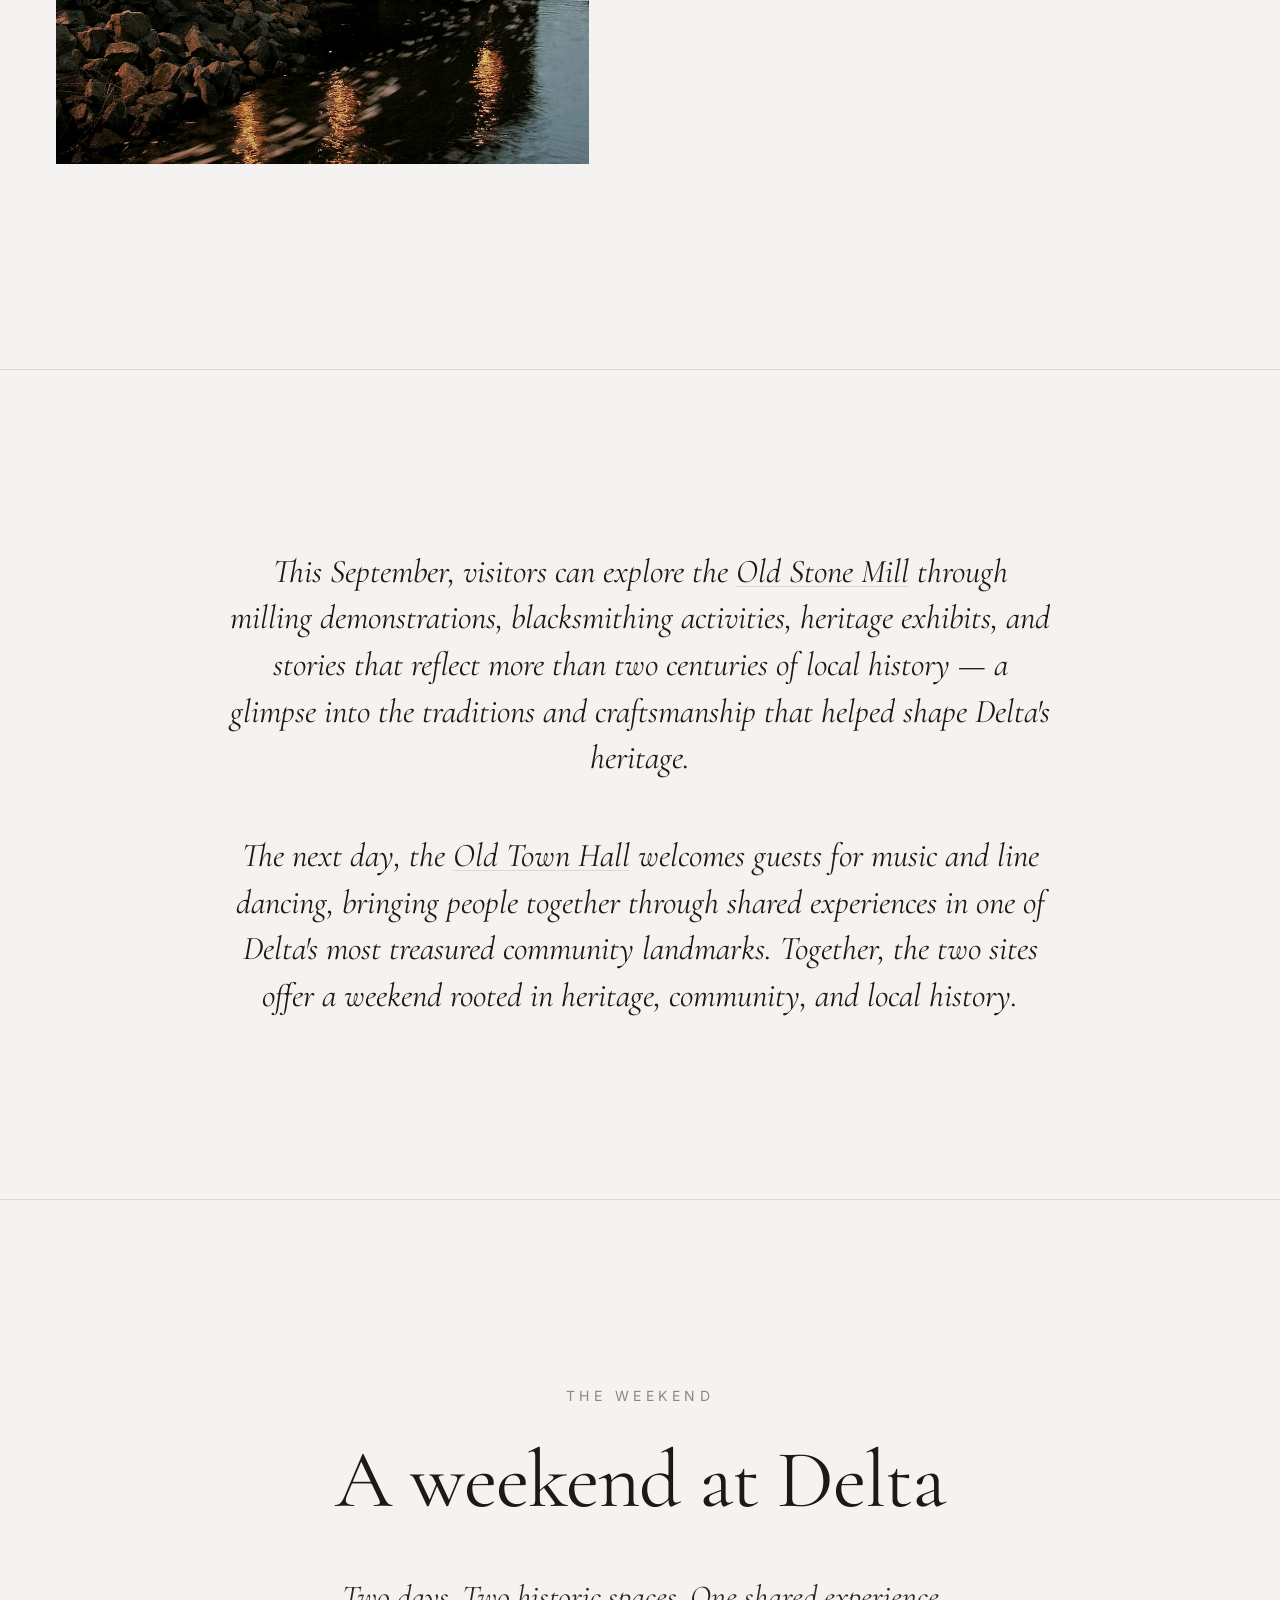
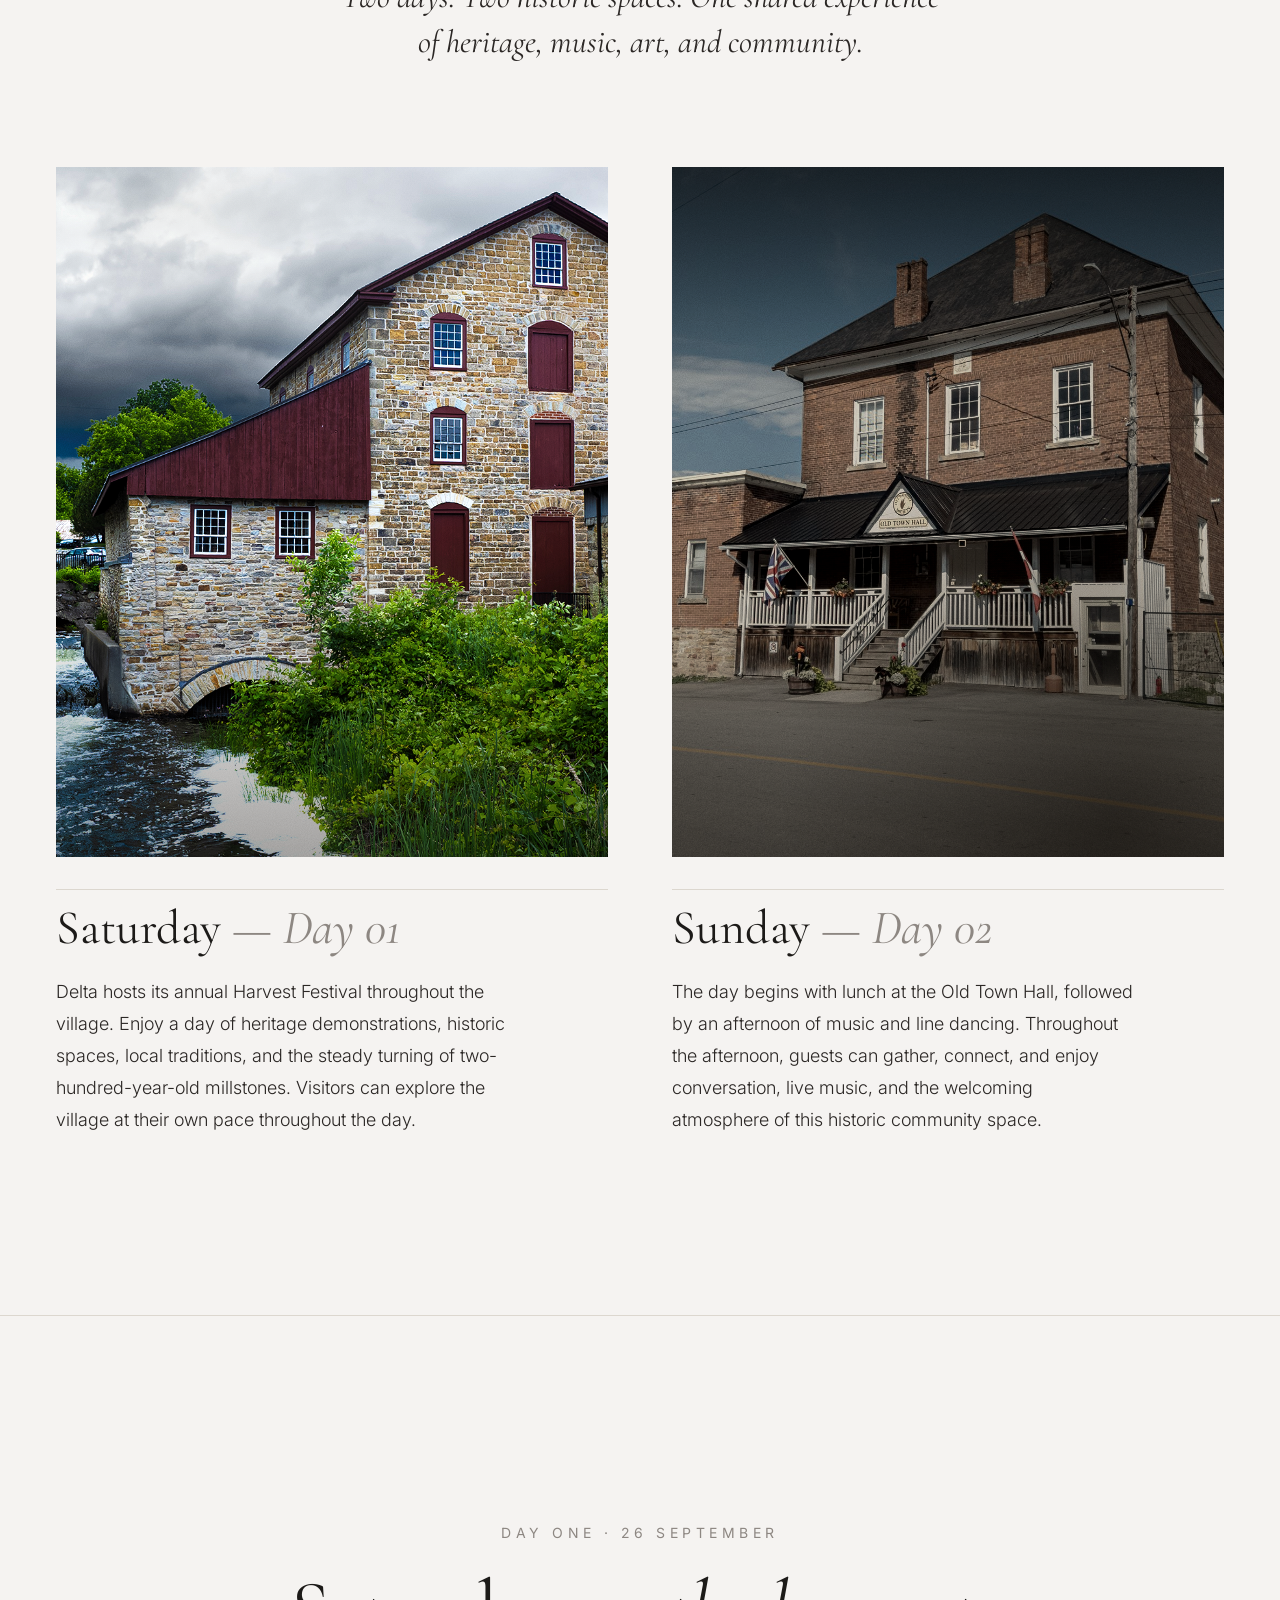
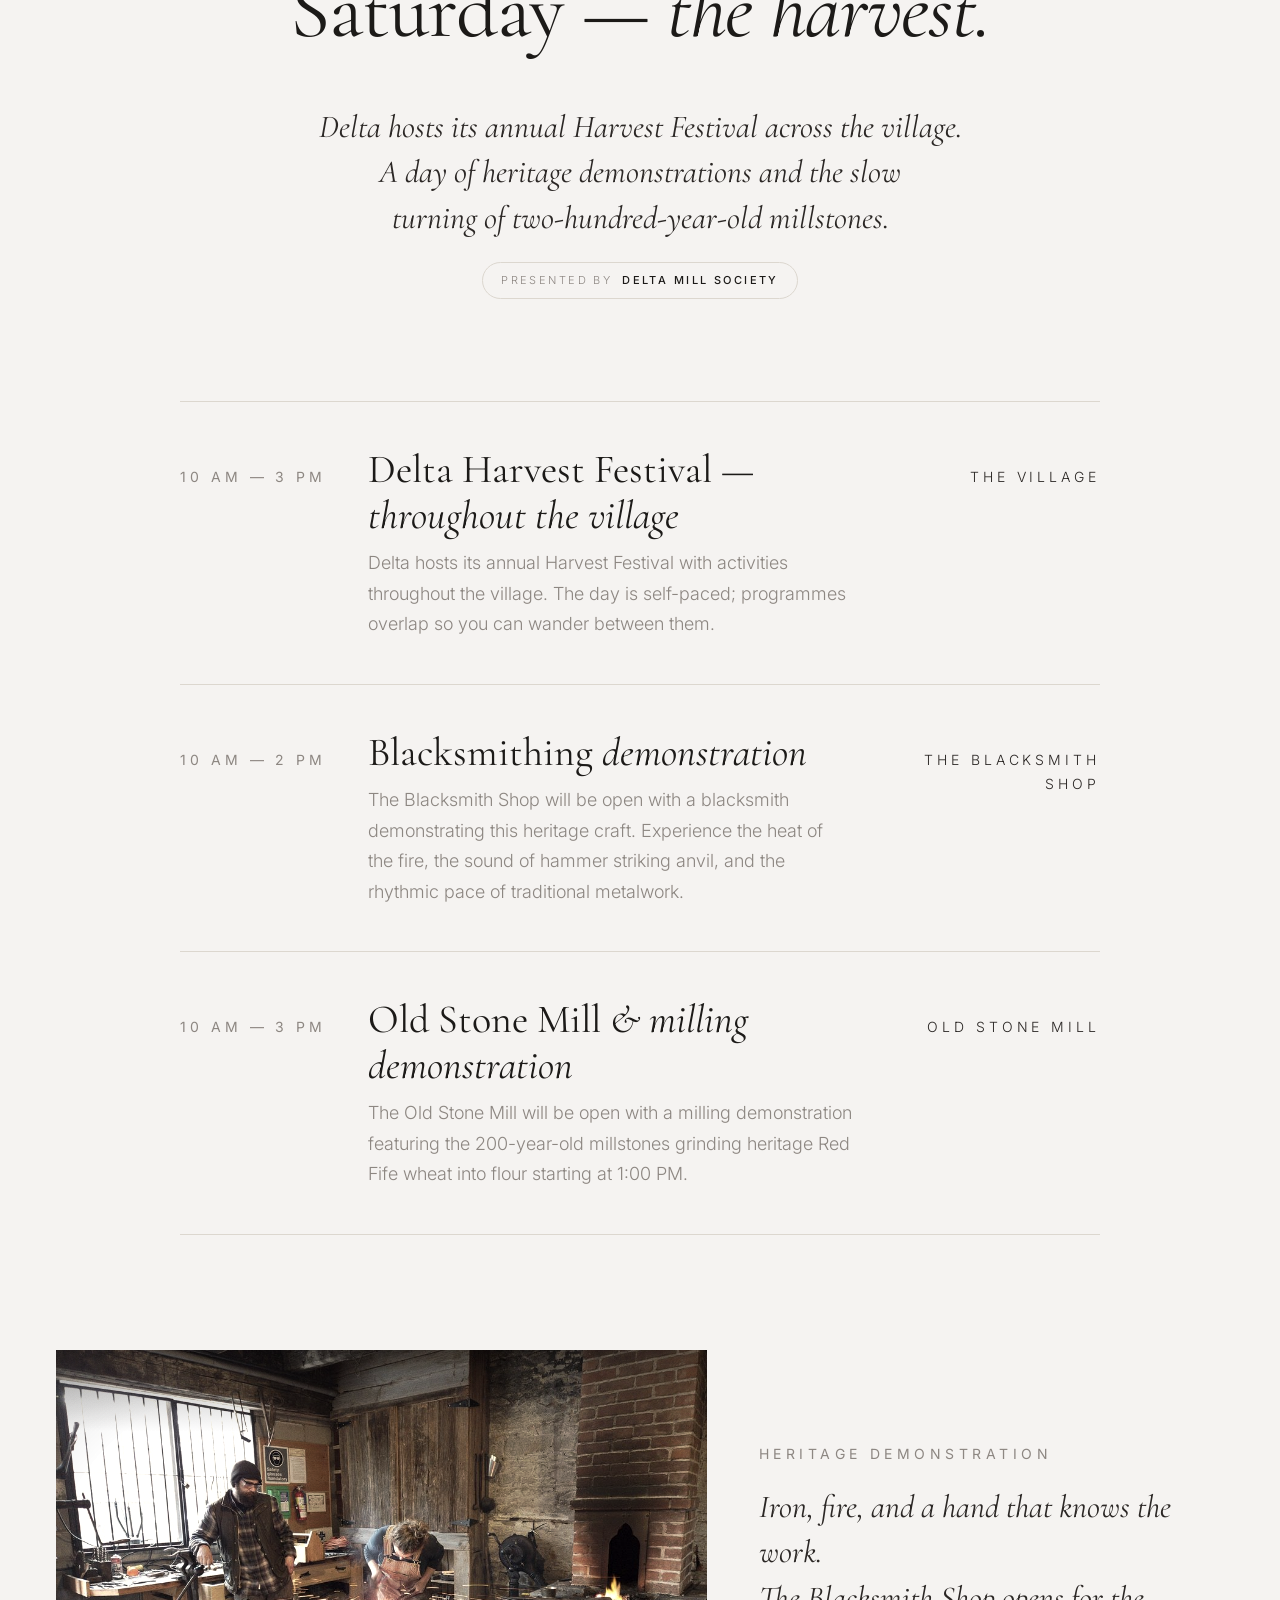
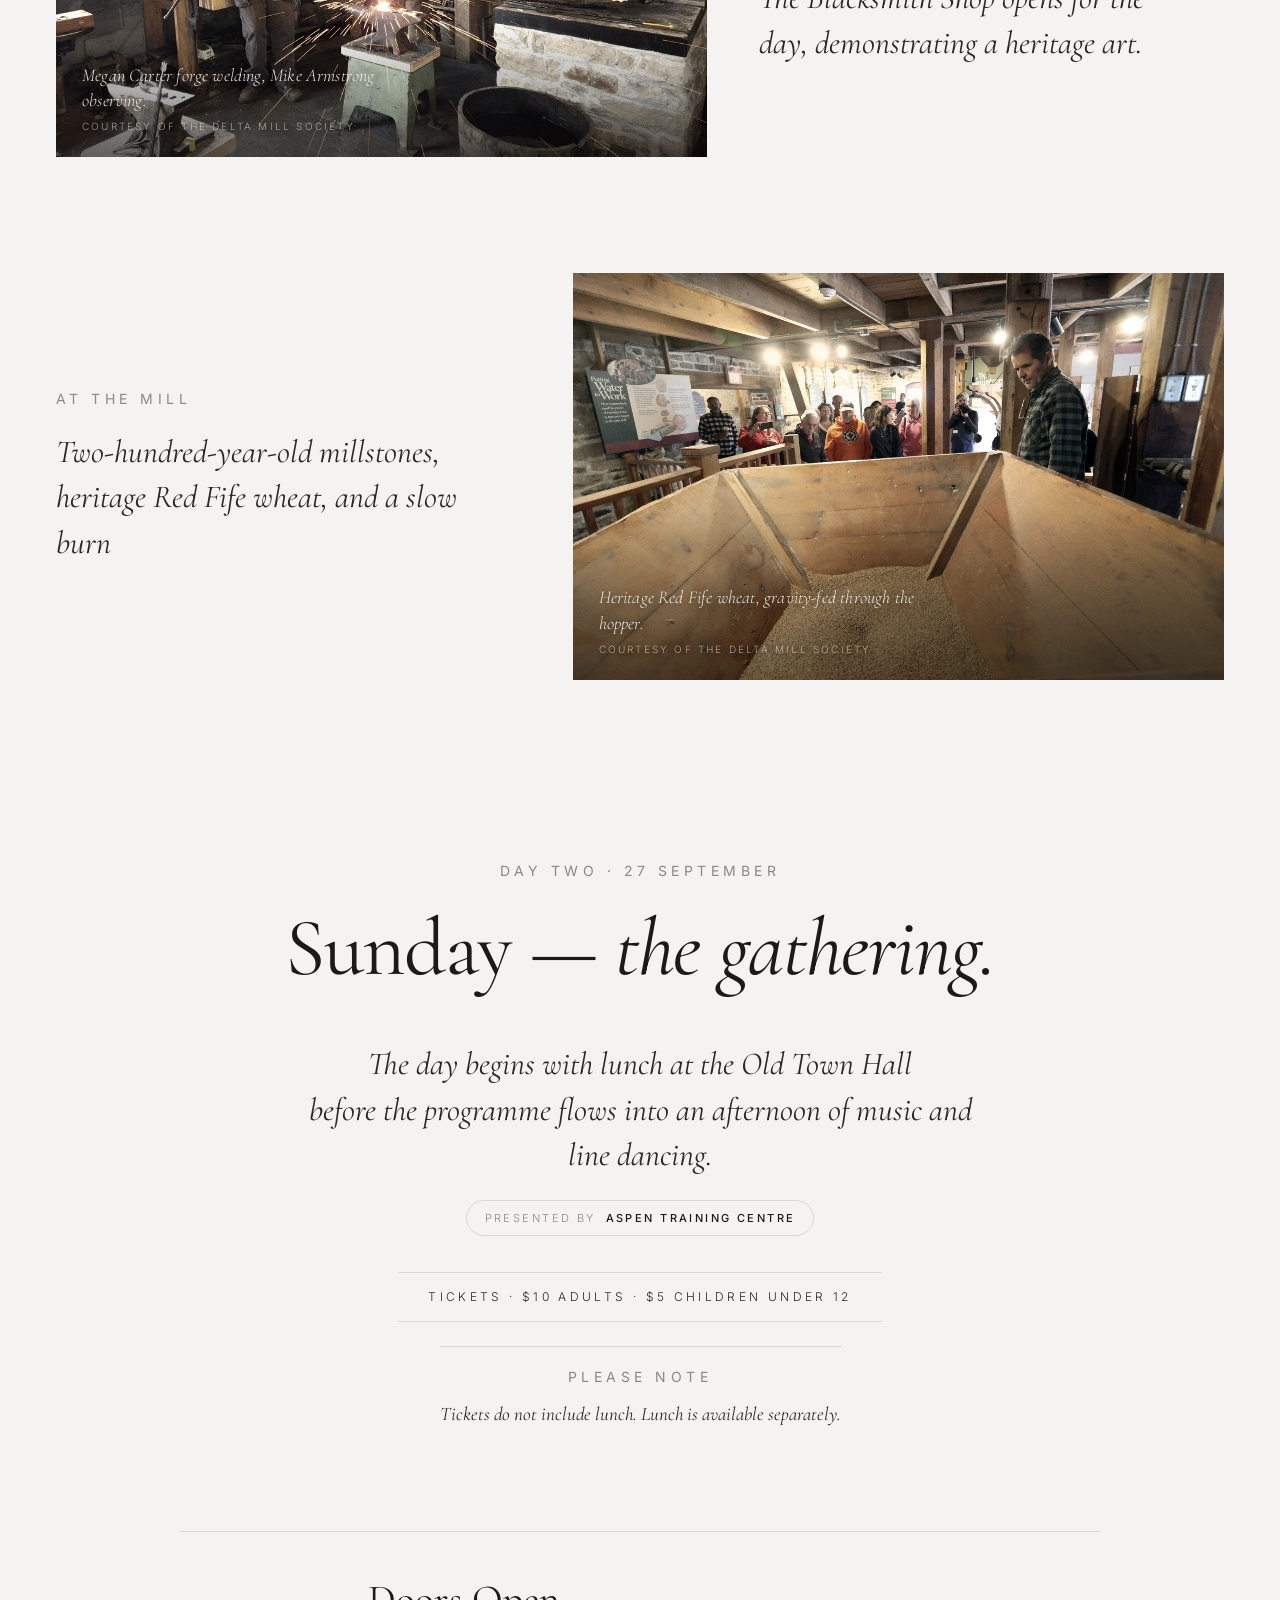
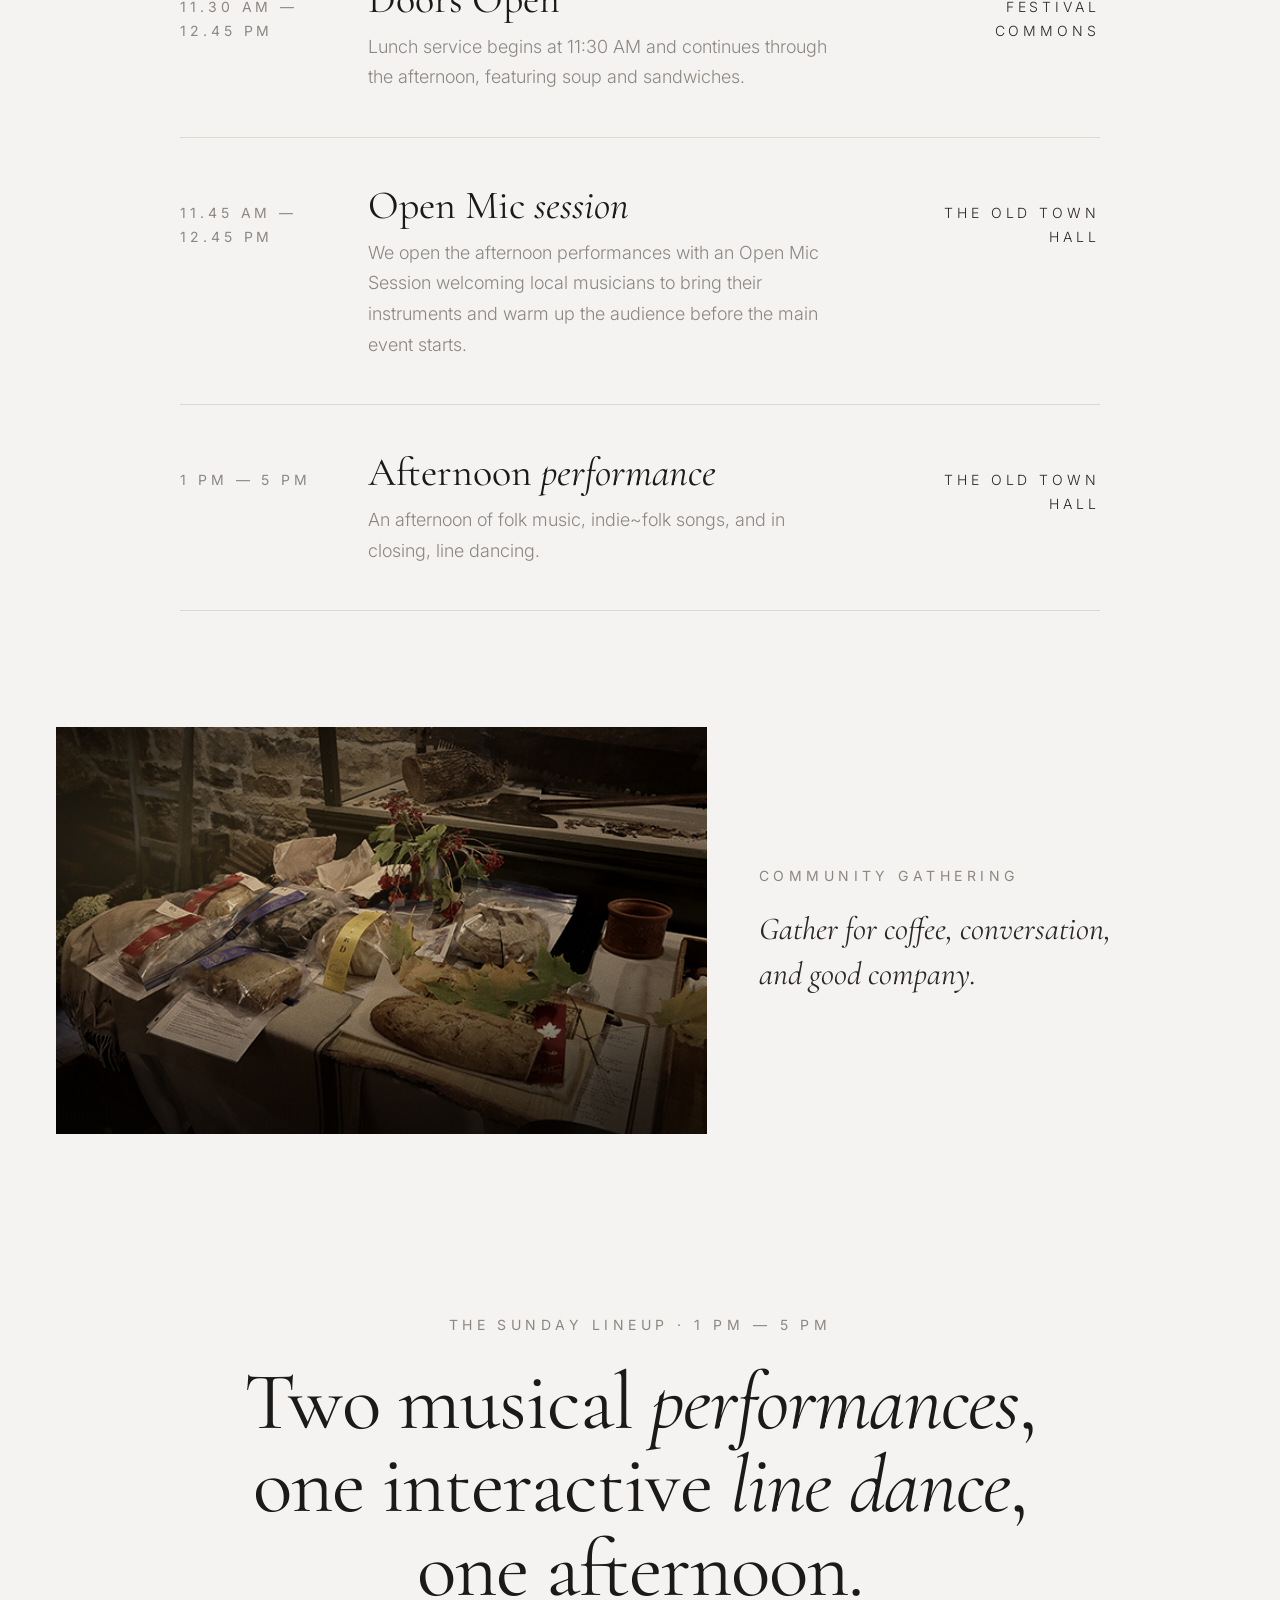
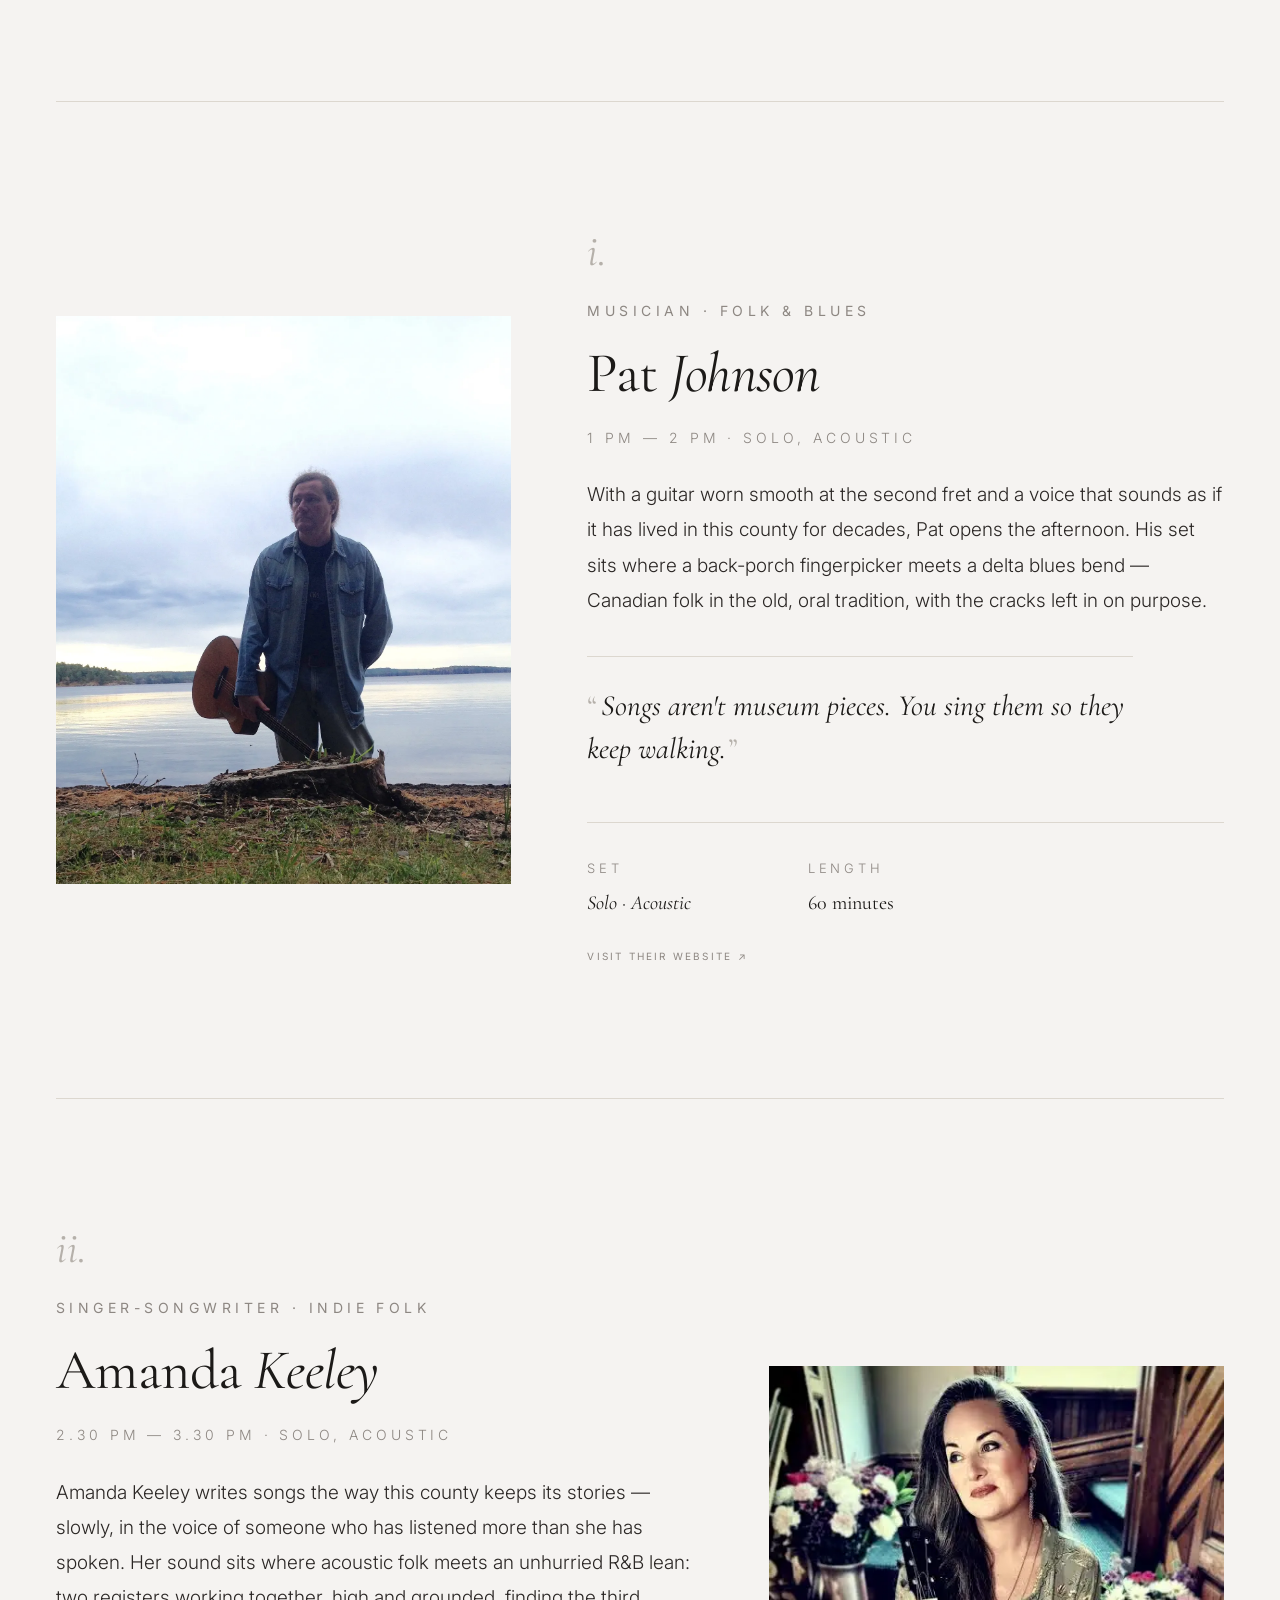
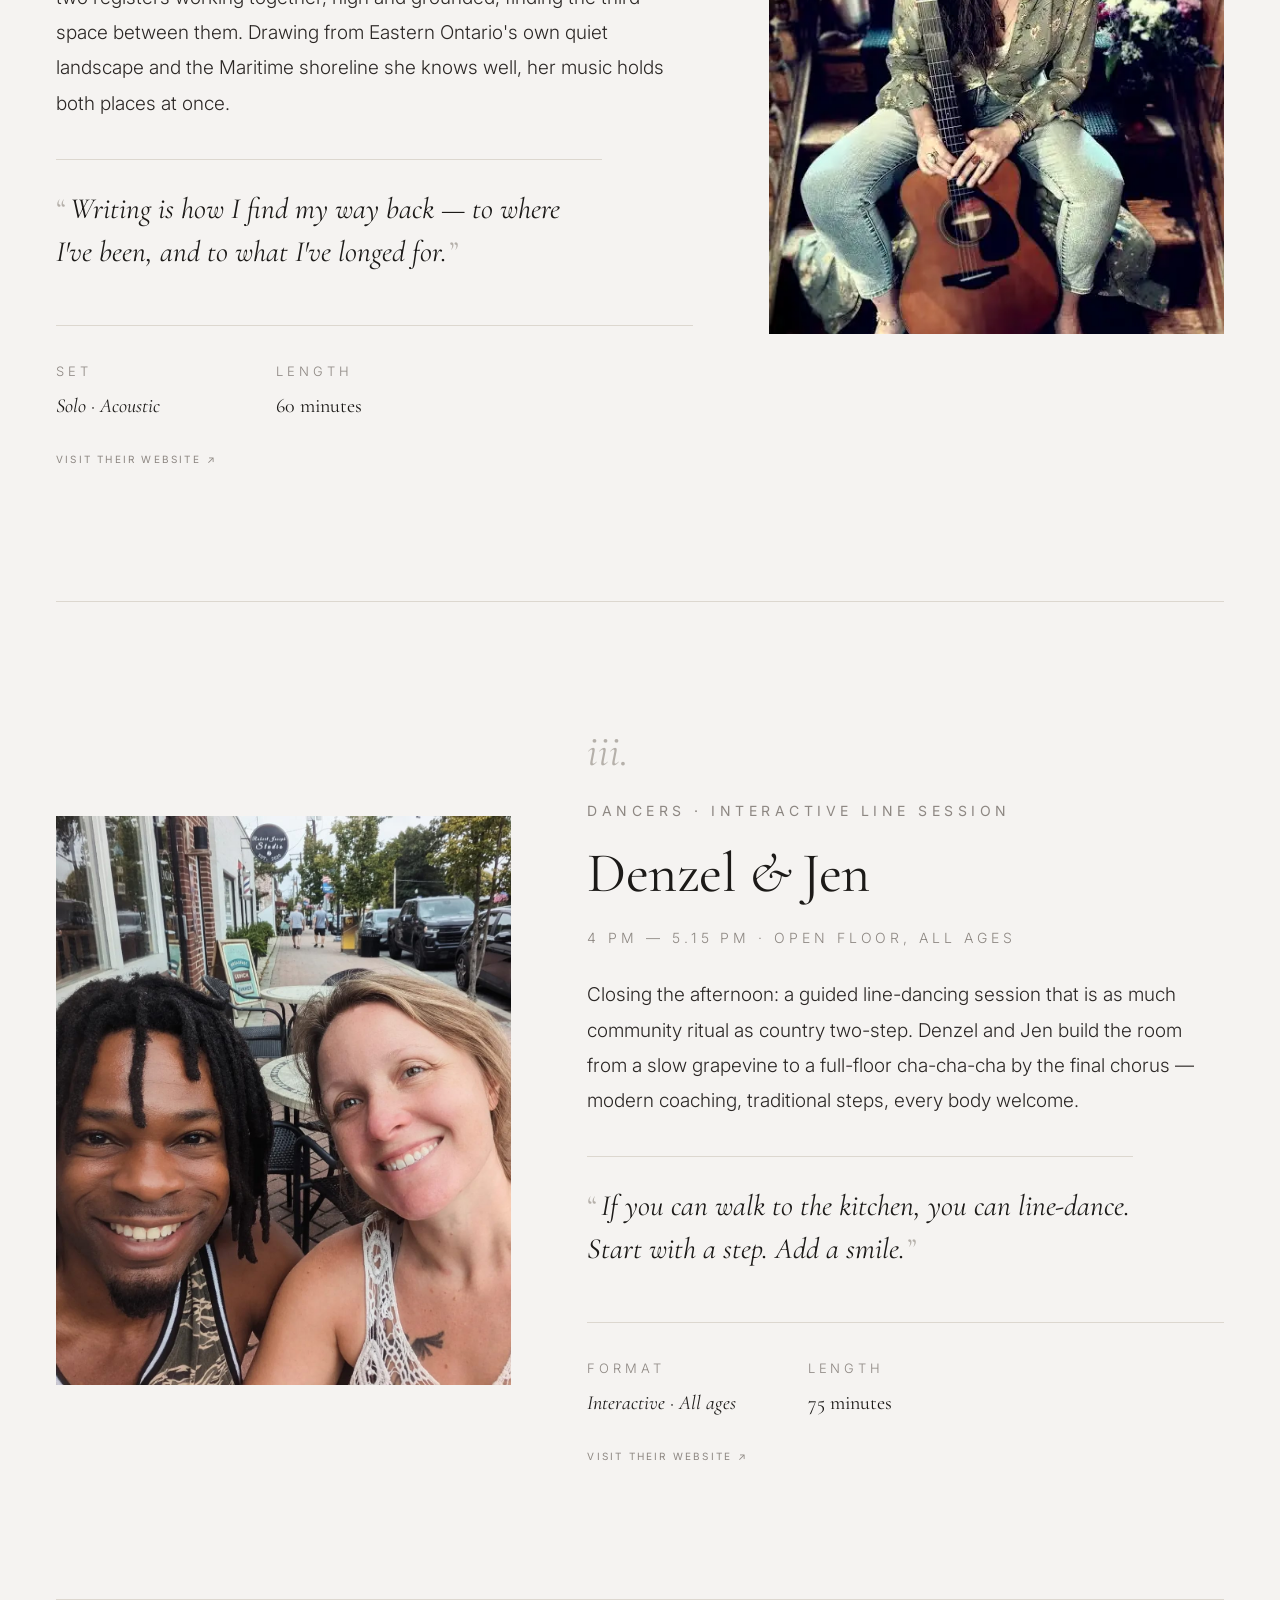
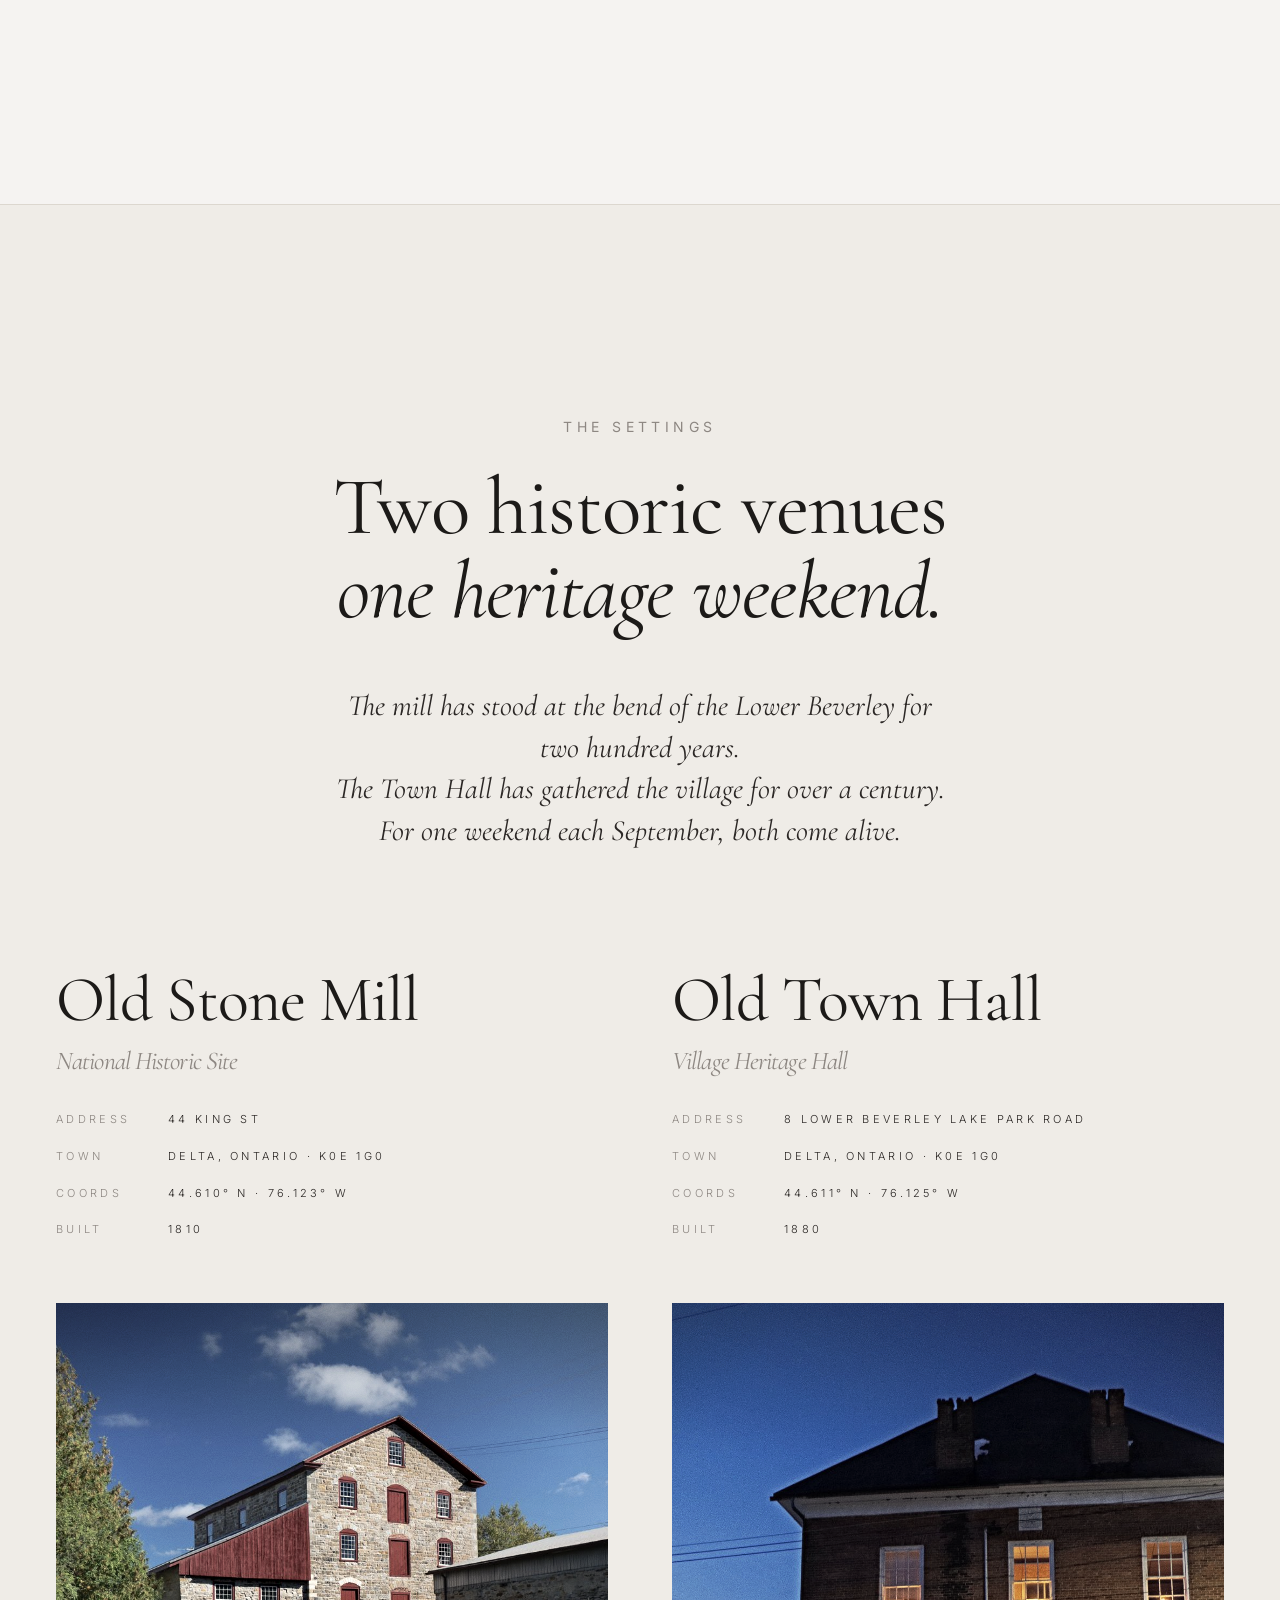
==== commit 6b770117: "Remove Festival Map, add Aspen collaboration credit and lunch clarity Removes the Festival Map featu" ====
--- a/index.html
+++ b/index.html
@@ -21,9 +21,9 @@
 
 <nav class="hn-nav" id="hn-nav" data-active="festival" aria-label="Heritage navigation">
   <div class="hn-inner">
-    <a class="hn-brand" href="index.html">
+    <a class="hn-brand" href="https://deltaharvestfestival.ca/index.html">
       <span class="hn-brand-org">Delta Mill Society · Est. 1963</span>
-      <strong class="hn-brand-name">Delta Heritage</strong>
+      <span class="hn-brand-name hn-brand-collab">in collaboration with Aspen Training Centre <img class="hn-brand-logo" src="images/Aspen/aspen-logo-nav.png" alt="" width="160" height="160" loading="lazy"></span>
     </a>
     <div class="hn-sep" aria-hidden="true"></div>
     <div class="hn-menu" id="hn-menu" role="menubar">
@@ -65,15 +65,6 @@
           <a href="old-town-hall.html#chap4" role="menuitem">IV. Paws in Time</a>
           <a href="old-town-hall.html#chap5" role="menuitem">V. Today</a>
           <a href="old-town-hall.html#chap6" role="menuitem">VI. Timeline</a>
-        </div>
-      </div>
-      <div class="hn-item" data-section="map">
-        <a class="hn-link" href="festival-map.html" role="menuitem" aria-haspopup="true"><span>Festival Map</span></a>
-        <div class="hn-drop" role="menu" aria-label="Festival Map sections">
-          <div class="hn-drop-head">Festival Map</div>
-          <a href="festival-map.html" role="menuitem">Introduction</a>
-          <a href="festival-map.html#map" role="menuitem">The Interactive Map</a>
-          <a href="festival-map.html#locations" role="menuitem">Festival Locations</a>
         </div>
       </div>
       <div class="hn-item" data-section="tickets">
@@ -269,6 +260,7 @@
           A day of heritage demonstrations and the slow<br/>
           turning of two-hundred-year-old millstones.
         </p>
+        <p class="presented-by reveal"><span class="k">Presented by</span> <a class="org" href="https://www.deltamill.org/society.html" target="_blank" rel="noopener noreferrer">Delta Mill Society</a></p>
       </div>
 
       <div class="sched">
@@ -276,12 +268,8 @@
         <div class="sched-row reveal">
           <span class="sched-time">10 AM — 3 PM</span>
           <div>
-            <button type="button" class="sched-name village-trigger" id="village-map-trigger" aria-haspopup="dialog">
-              Delta Harvest Festival <span class="it">— throughout the village</span> <em>(Map)</em>
-              <span class="village-trigger-tip" role="tooltip" id="village-trigger-tip">Discover events happening throughout Delta during the festival.</span>
-            </button>
+            <div class="sched-name">Delta Harvest Festival <span class="it">— throughout the village</span></div>
             <p class="sched-sub">Delta hosts its annual Harvest Festival with activities throughout the village. The day is self-paced; programmes overlap so you can wander between them.</p>
-            <span class="village-cue">Tap to explore the village map <span class="arr">→</span></span>
           </div>
           <span class="sched-where">The Village</span>
         </div>
@@ -411,7 +399,12 @@
           The day begins with lunch at the Old Town Hall<br/>
           before the programme flows into an afternoon of music and line dancing.
         </p>
+        <p class="presented-by reveal"><span class="k">Presented by</span> <a class="org" href="https://aspentrainingcentre.ca/" target="_blank" rel="noopener noreferrer">Aspen Training Centre</a></p>
         <a class="ticket-info reveal" href="tickets/">Tickets · $10 adults · $5 children under 12</a>
+        <div class="lunch-notice reveal">
+          <span class="label">Please note</span>
+          <p class="lunch-notice-text">Tickets do not include lunch. Lunch is available separately.</p>
+        </div>
       </div>
 
       <div class="sched">
--- a/styles.css
+++ b/styles.css
@@ -485,92 +485,51 @@
   .sched-where { text-align: left; }
 }
 
-/* ─── village-map trigger (the "throughout the village" hotspot) ─── */
-.village-trigger {
-  position: relative;
-  display: inline;
-  text-align: left;
-  background: none;
-  border: none;
-  padding: 0;
+/* ─── presenter credit (day-block programme credit) ─── */
+.presented-by {
+  display: inline-flex;
+  align-items: center;
+  gap: 10px;
+  margin-top: 22px;
+  padding: 8px 18px;
+  border: 1px solid var(--rule);
+  border-radius: 999px;
+  font-family: var(--sans);
+  font-size: 11px;
+  letter-spacing: .22em;
+  text-transform: uppercase;
+  color: var(--ink-2);
+}
+.presented-by .k { color: var(--muted); font-weight: 300; }
+.presented-by .org {
+  font-weight: 500;
+  color: var(--ink);
+  text-decoration: none;
+  transition: color .2s;
+}
+.presented-by .org:hover,
+.presented-by .org:focus-visible {
+  color: var(--umber-deep, #523819);
+  text-decoration: underline;
+  text-underline-offset: 3px;
+}
+
+/* ─── lunch notice (Sunday ticket clarification) ─── */
+.lunch-notice {
+  margin: 24px auto 0;
+  padding-top: 18px;
+  border-top: 1px solid var(--rule);
+  max-width: 44ch;
+}
+.lunch-notice .label { display: block; margin-bottom: 10px; }
+.lunch-notice-text {
+  font-family: var(--display);
+  font-style: italic;
+  font-weight: 400;
+  font-size: clamp(16px, 1.7vw, 19px);
+  line-height: 1.55;
+  color: var(--ink-2);
   margin: 0;
-  cursor: pointer;
-}
-.village-trigger .it { font-style: italic; }
-.village-trigger::after {
-  content: "";
-  position: absolute;
-  left: 0; right: 0; bottom: -4px;
-  height: 1px;
-  background: var(--rule-2);
-  transform: scaleX(0);
-  transform-origin: left;
-  transition: transform .3s ease, background-color .3s ease;
-}
-.village-trigger:hover::after,
-.village-trigger:focus-visible::after {
-  transform: scaleX(1);
-  background: var(--ink-2);
-}
-.village-trigger:focus-visible {
-  outline: 2px solid var(--ink-2);
-  outline-offset: 6px;
-}
-
-.village-trigger-tip {
-  position: absolute;
-  left: 0;
-  bottom: calc(100% + 14px);
-  z-index: 5;
-  width: max-content;
-  max-width: 280px;
-  padding: 12px 16px;
-  background: var(--ink);
-  color: var(--bg);
-  font-family: var(--sans);
-  font-size: 13px;
-  font-weight: 400;
-  font-style: normal;
-  letter-spacing: 0;
-  text-transform: none;
-  line-height: 1.5;
-  border-radius: 3px;
-  box-shadow: 0 12px 28px rgba(0,0,0,.18);
-  opacity: 0;
-  visibility: hidden;
-  transform: translateY(6px);
-  transition: opacity .22s ease, transform .22s ease, visibility .22s;
-  pointer-events: none;
-}
-.village-trigger-tip::after {
-  content: "";
-  position: absolute;
-  top: 100%;
-  left: 22px;
-  border: 6px solid transparent;
-  border-top-color: var(--ink);
-}
-.village-trigger:hover .village-trigger-tip,
-.village-trigger:focus-visible .village-trigger-tip {
-  opacity: 1;
-  visibility: visible;
-  transform: translateY(0);
-}
-
-.village-cue {
-  display: none;
-  margin-top: 14px;
-  font-family: var(--sans);
-  font-size: 11px;
-  letter-spacing: .28em;
-  text-transform: uppercase;
-  color: var(--muted-2);
-}
-.village-cue .arr { font-family: var(--display); font-style: italic; letter-spacing: 0; text-transform: none; }
-
-@media (hover: none) {
-  .village-cue { display: inline-block; }
-  .village-trigger-tip { display: none; }
 }
 
 /* programme imagery interlude */
--- a/shared-nav.css
+++ b/shared-nav.css
@@ -54,6 +54,18 @@
   color: #1f1b16;
 }
 .hn-brand:hover .hn-brand-name { color: #523819; }
+.hn-brand-collab {
+  display: flex;
+  align-items: center;
+  gap: 7px;
+}
+.hn-brand-logo {
+  height: 18px;
+  width: auto;
+  display: block;
+  opacity: .94;
+  flex-shrink: 0;
+}
 
 /* Vertical rule separator */
 .hn-sep {
